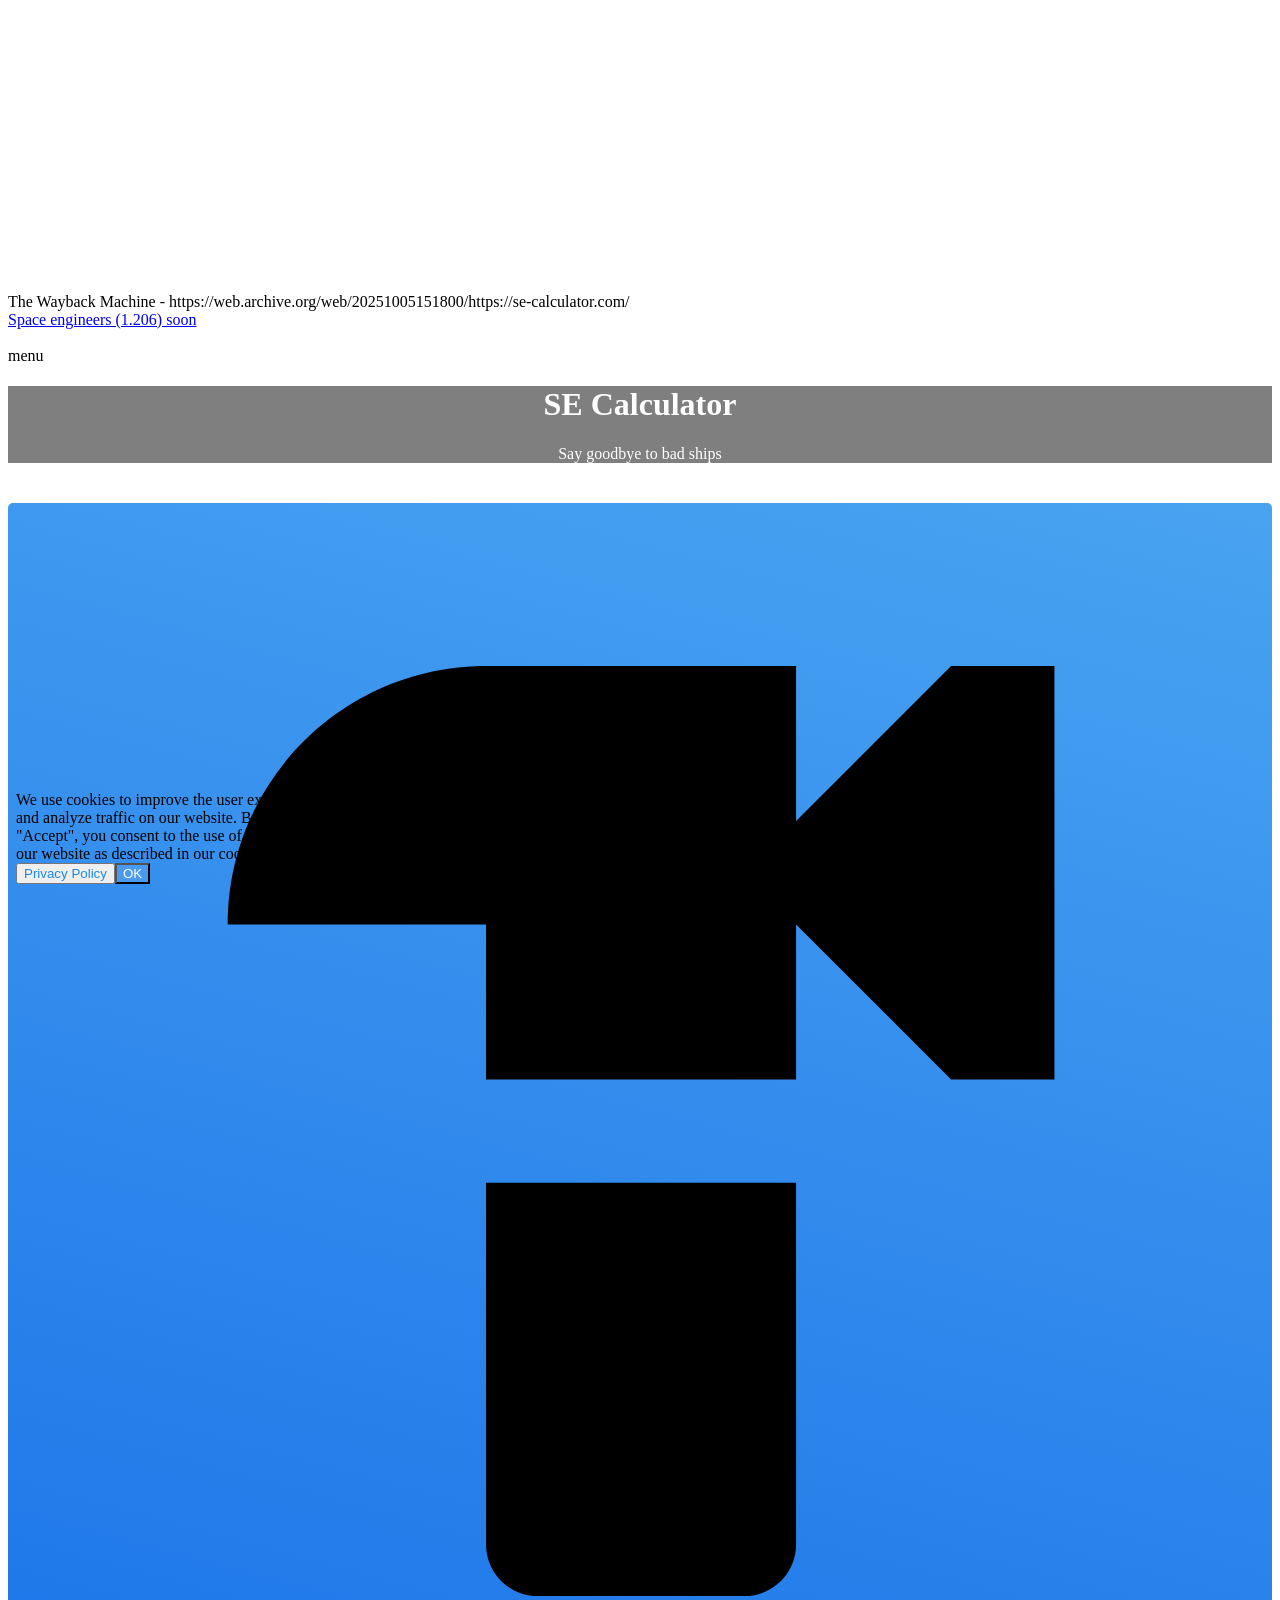
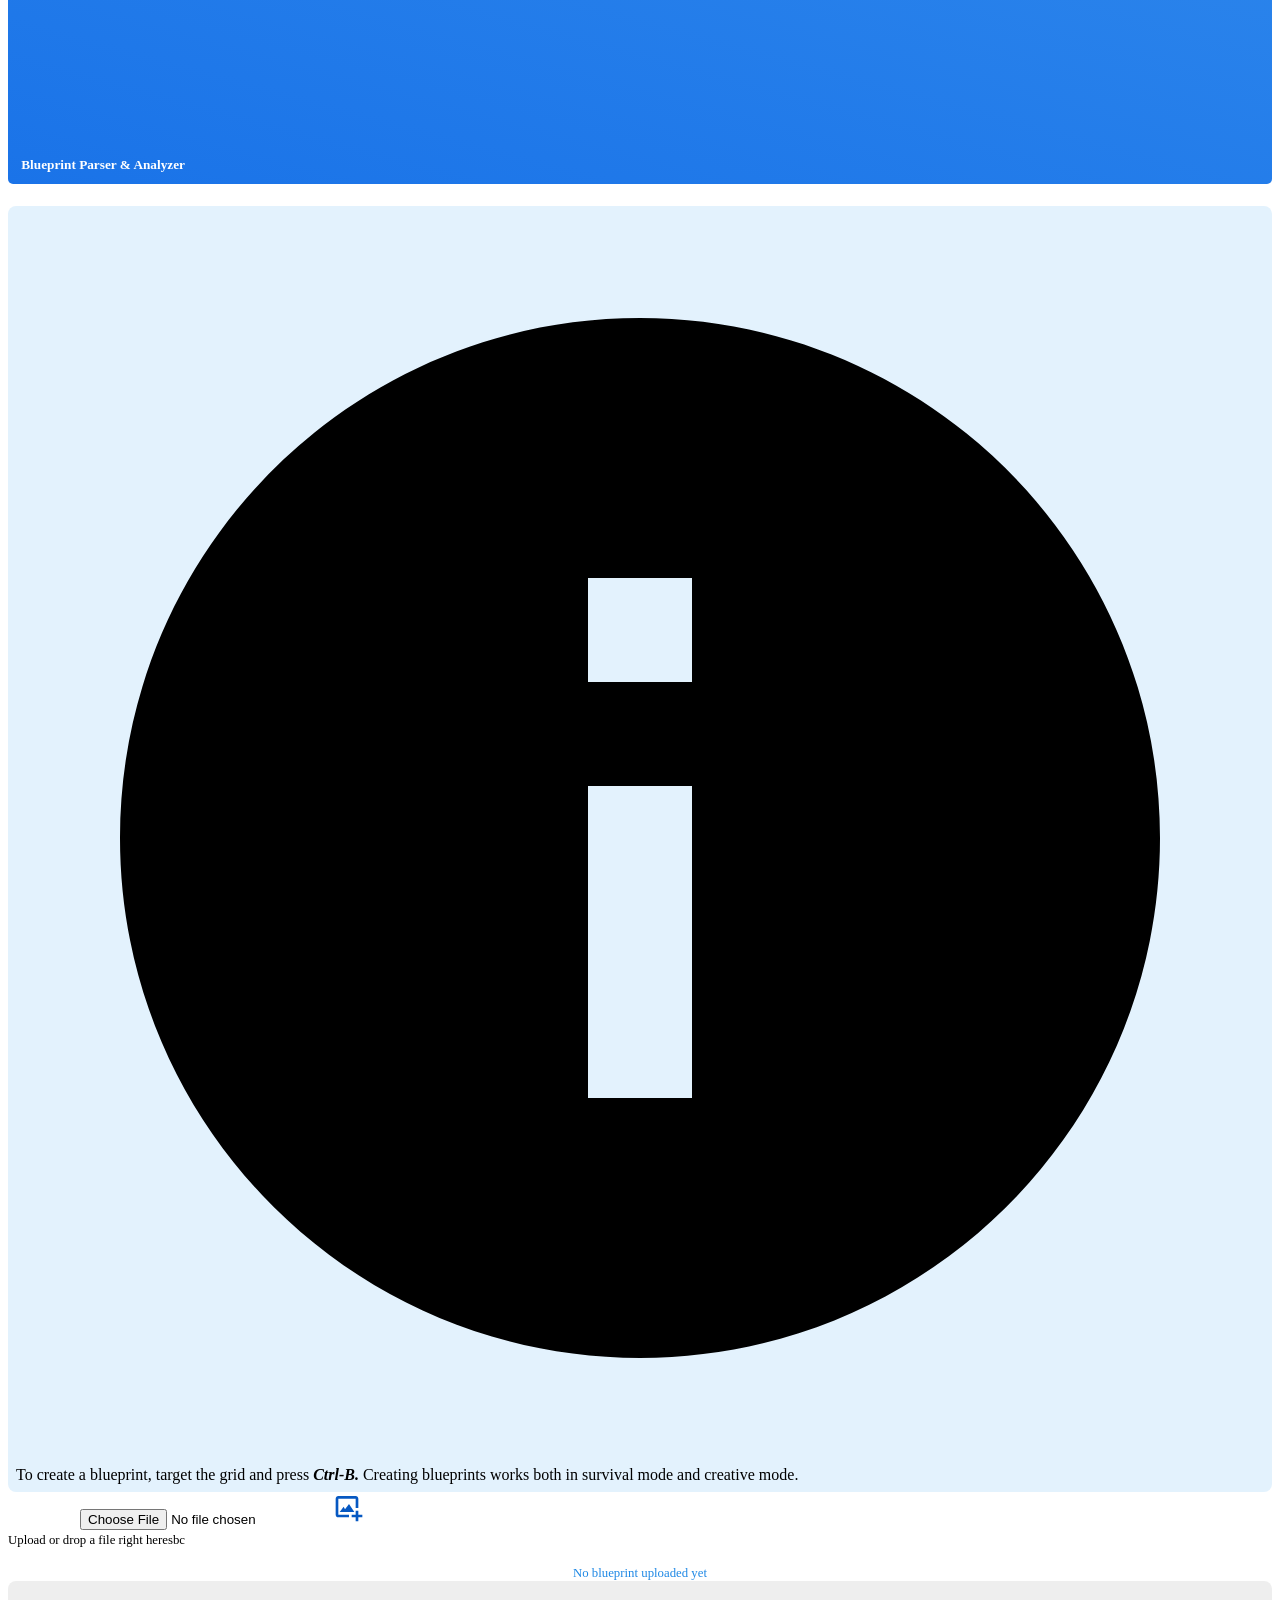
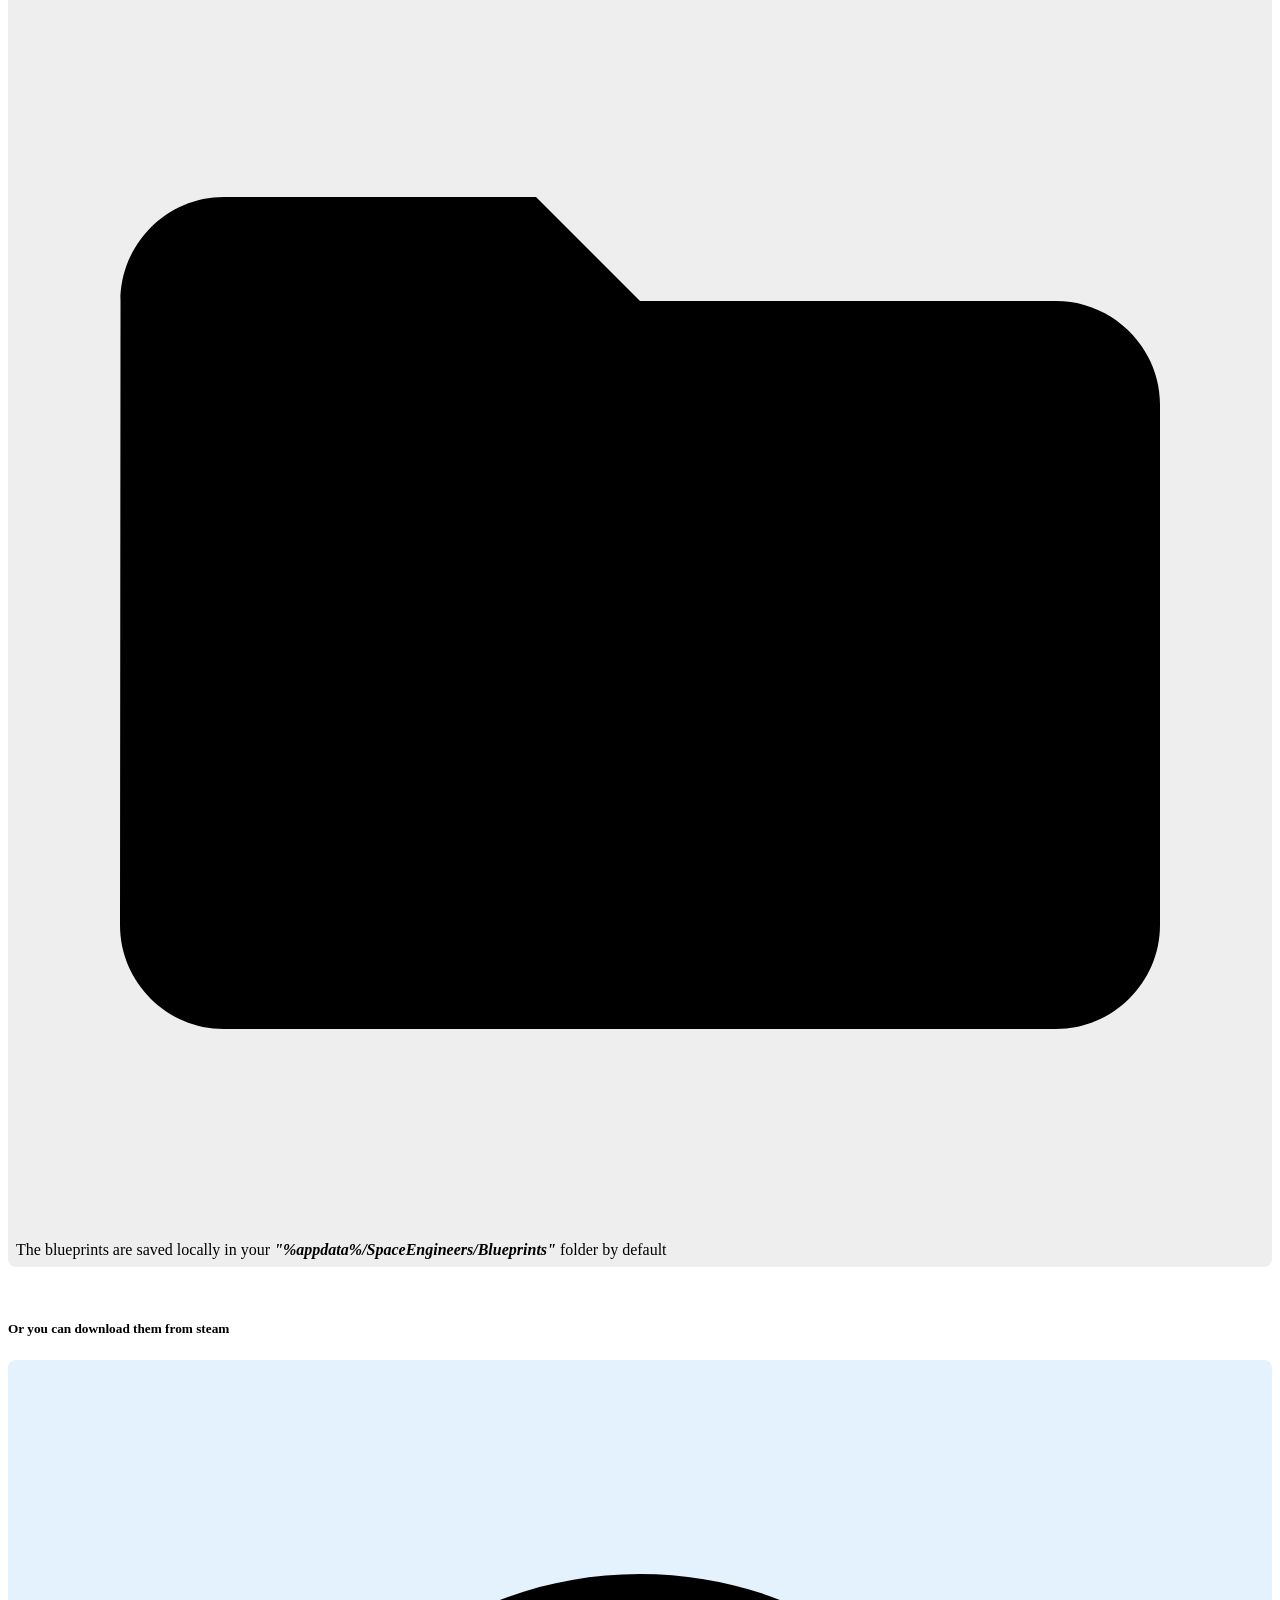
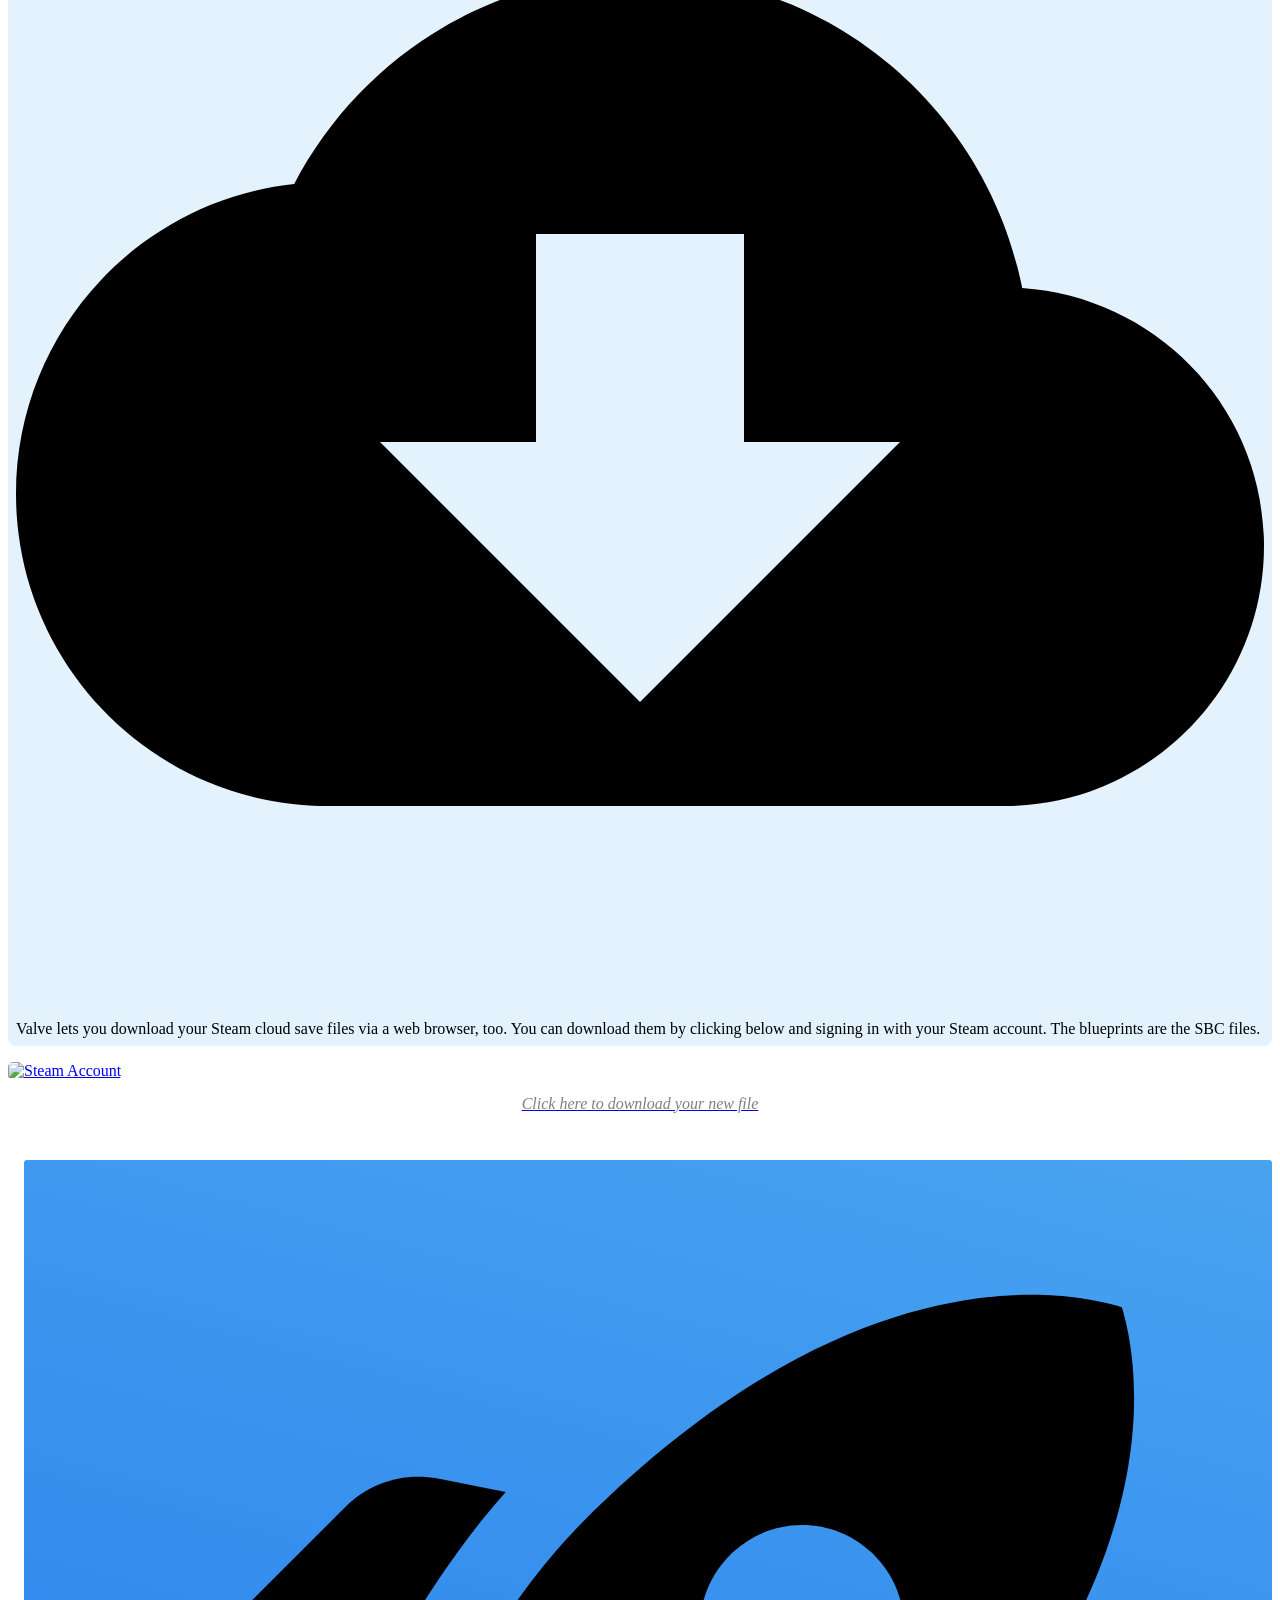
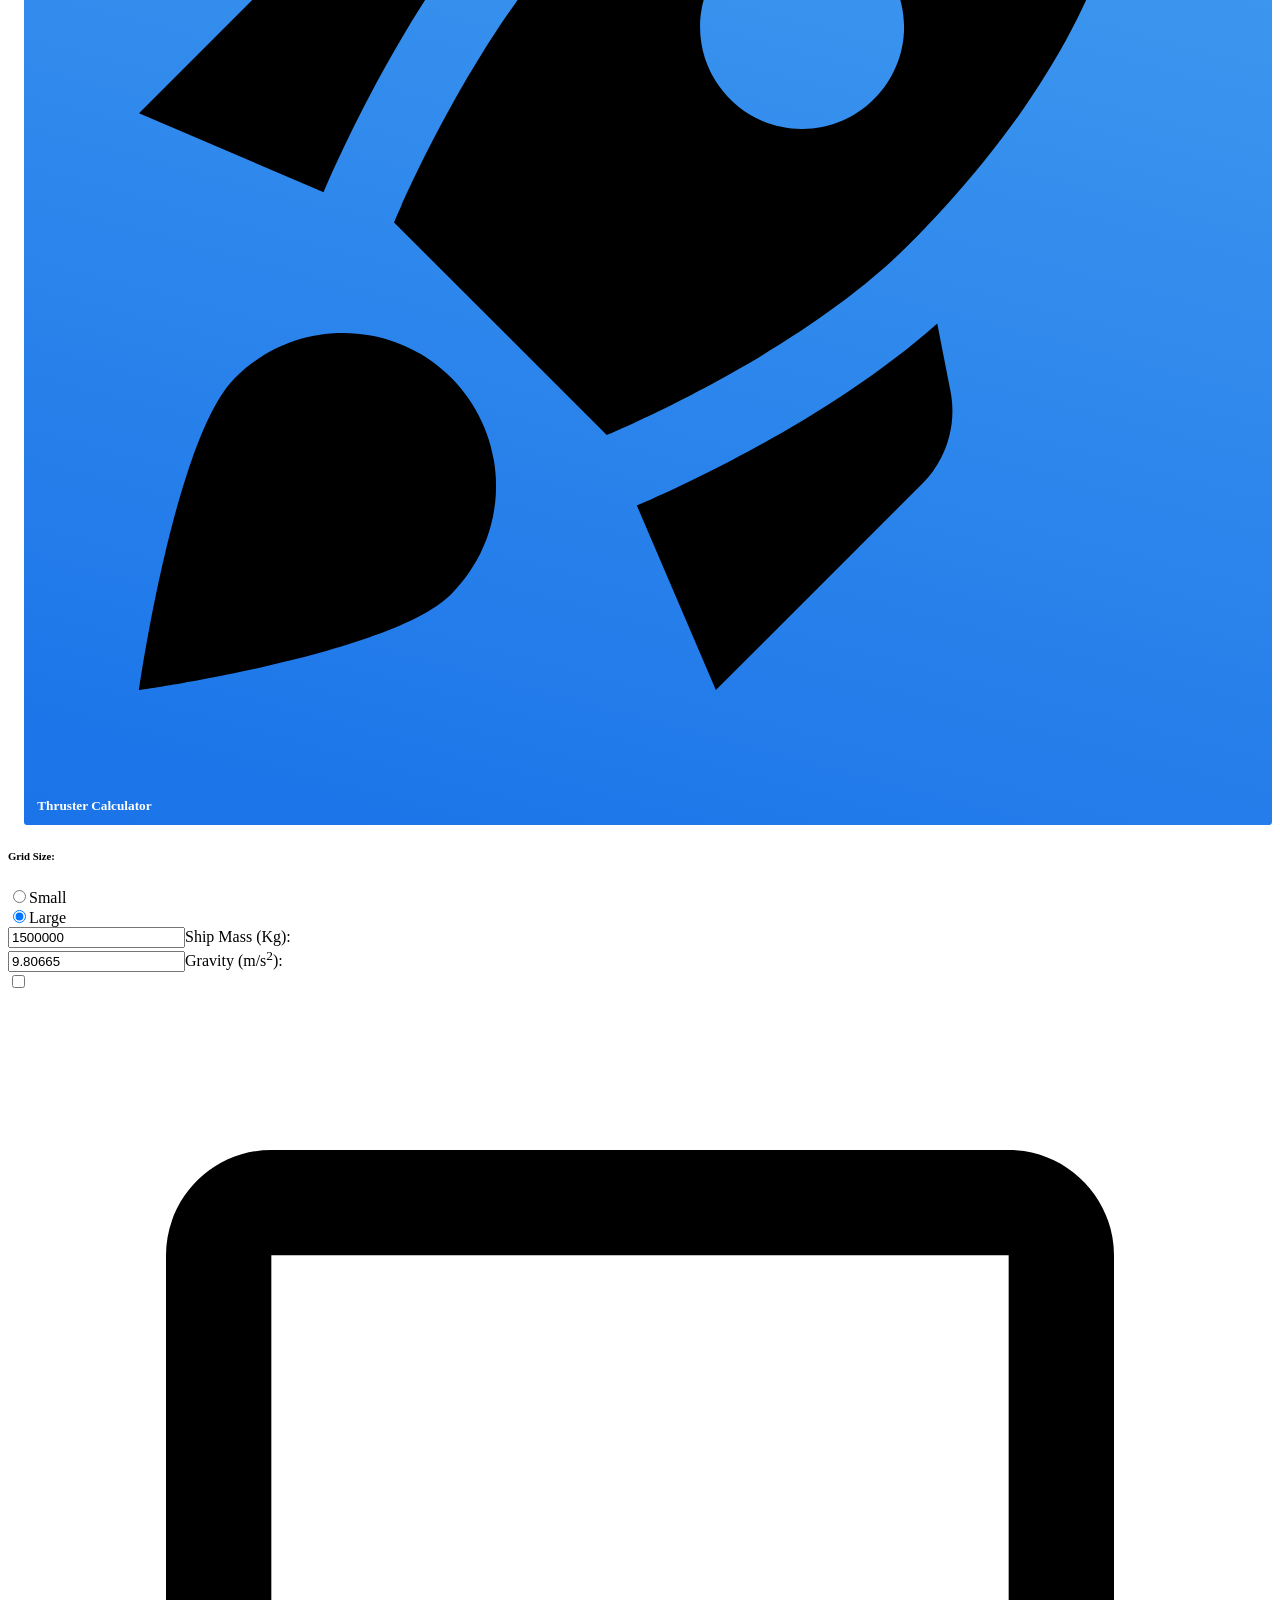
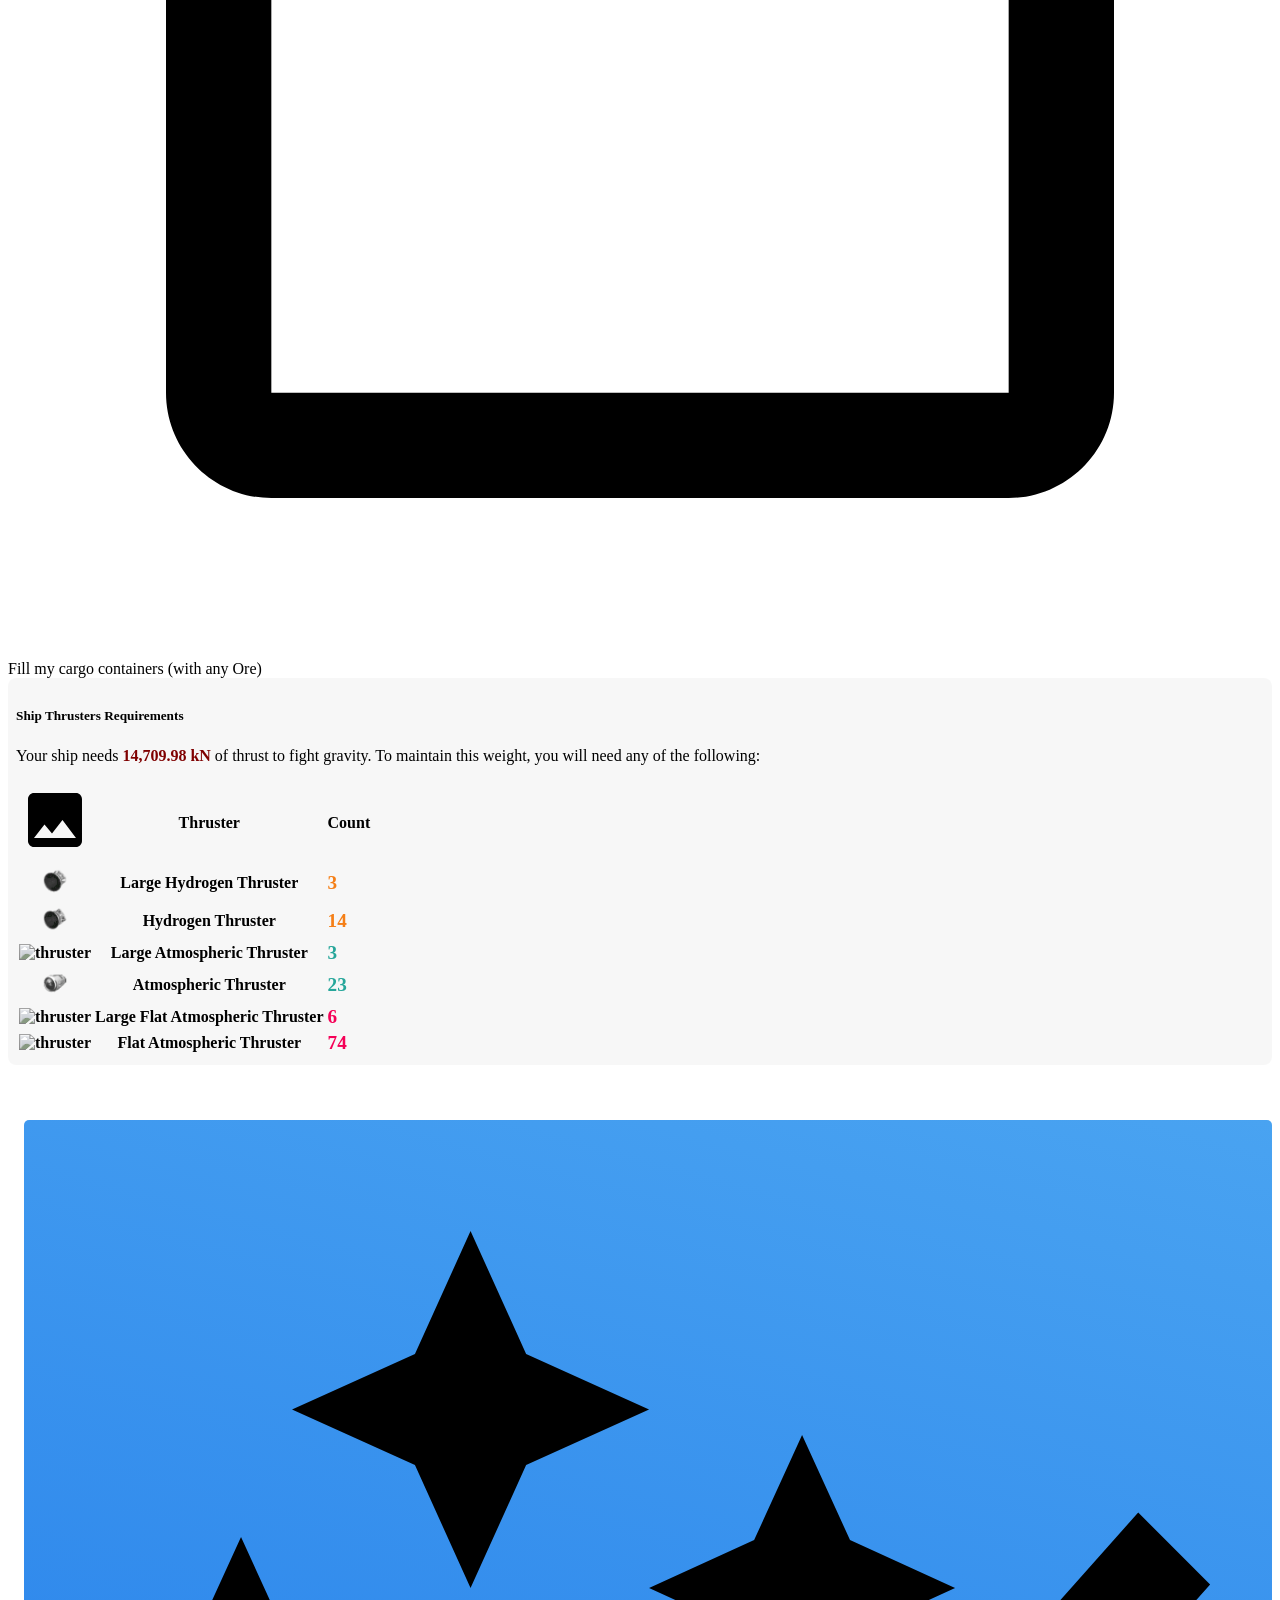
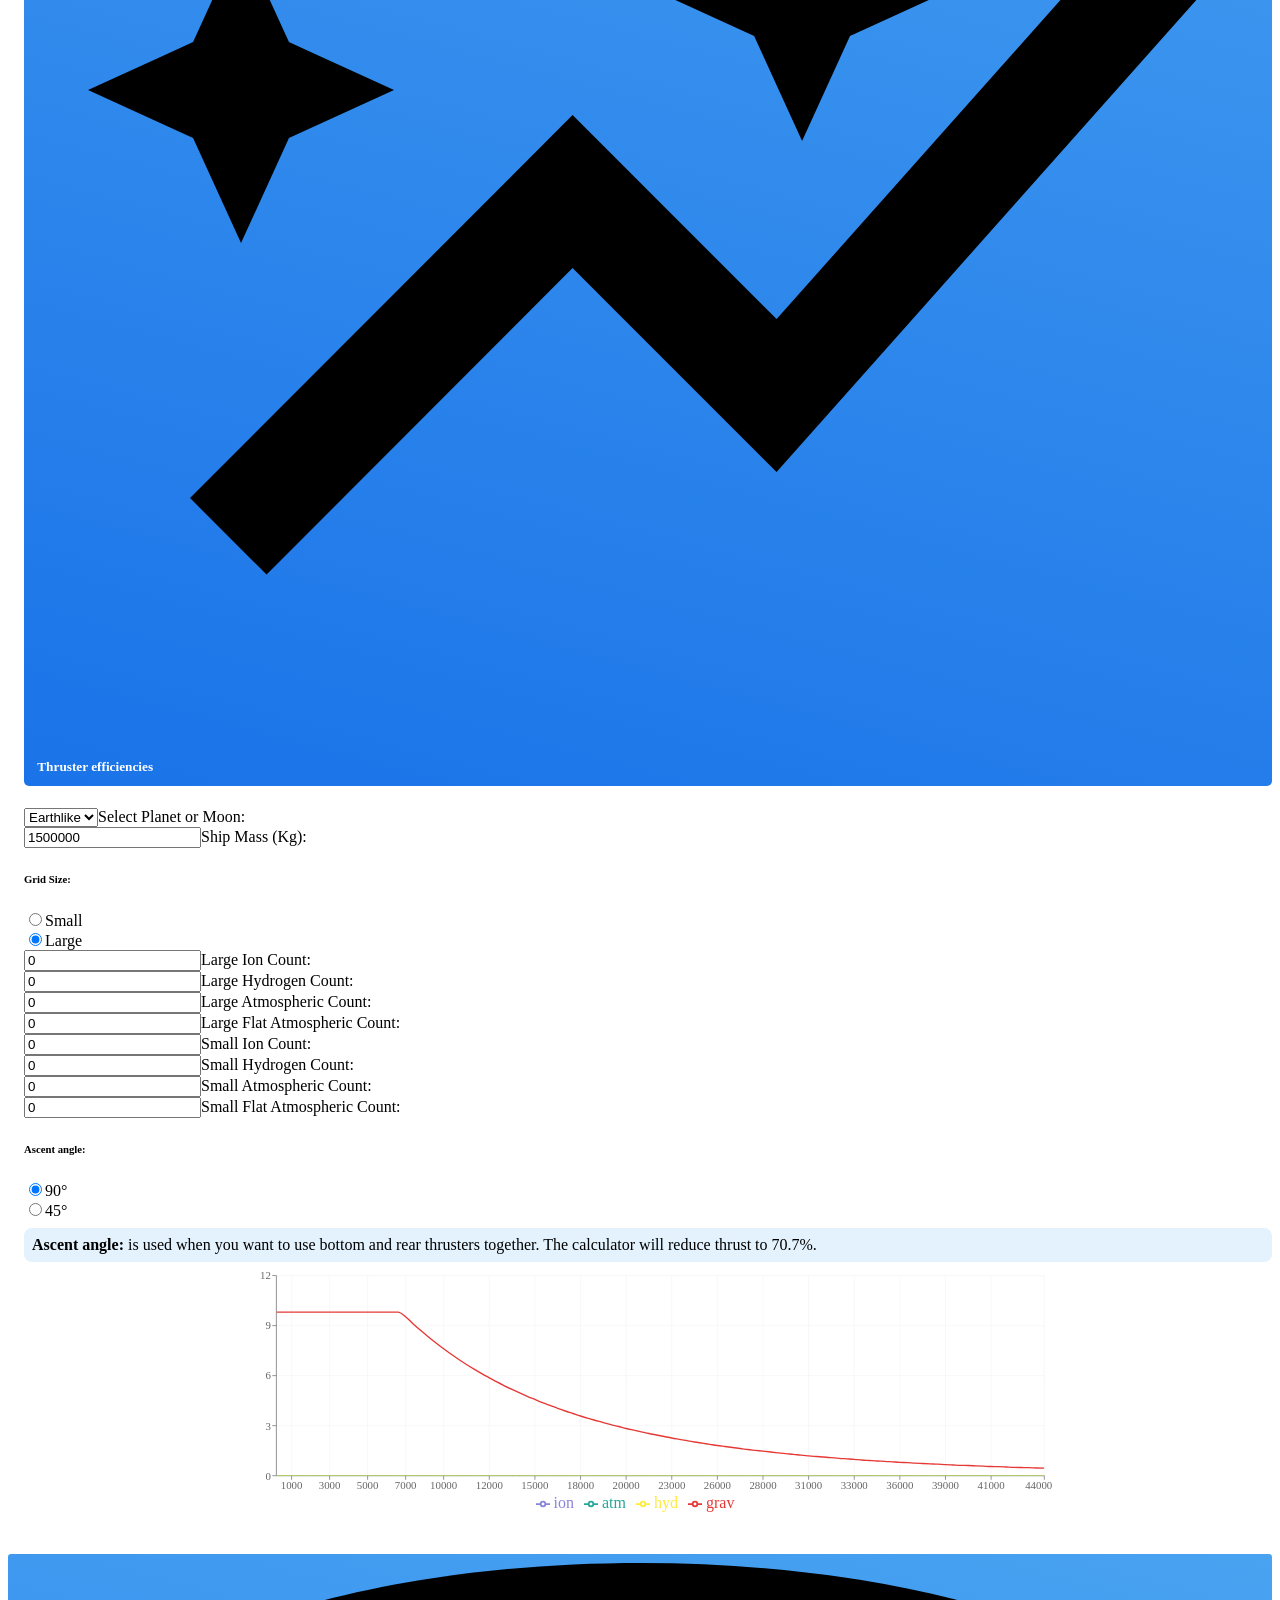
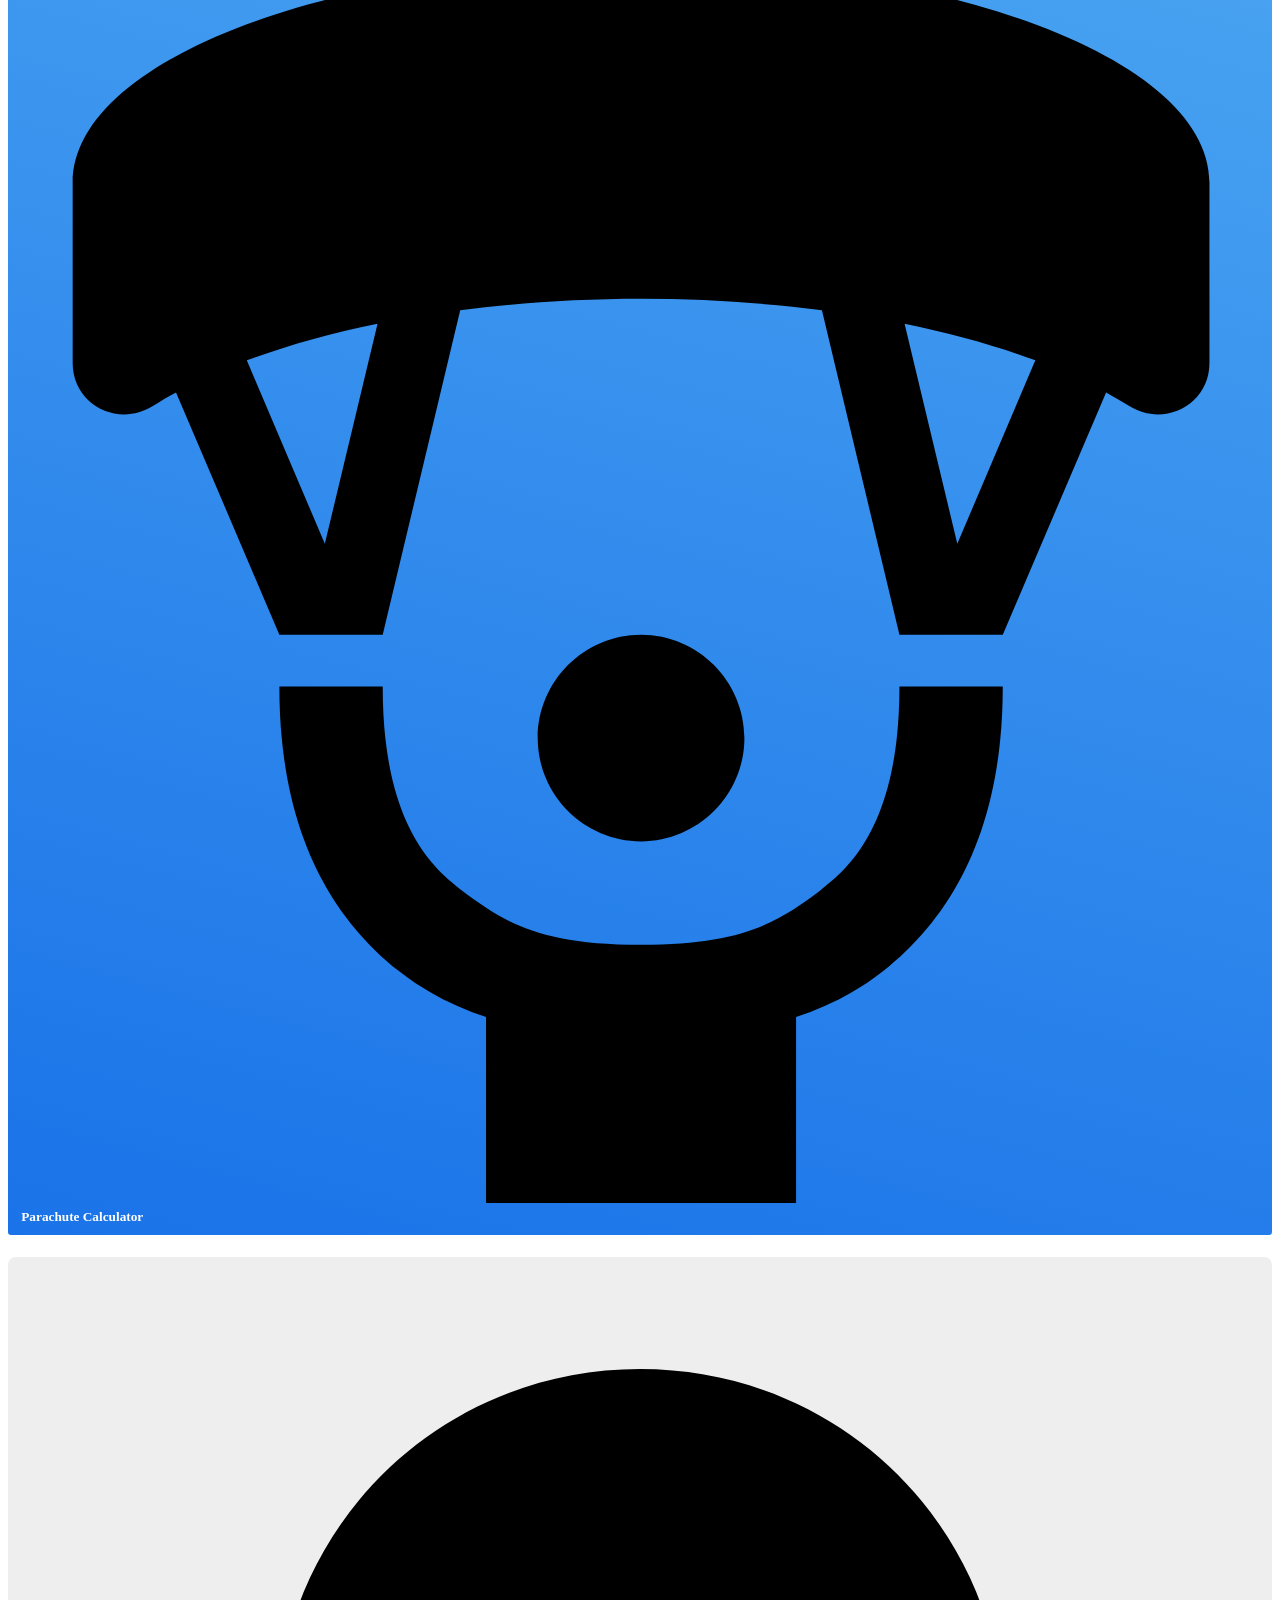
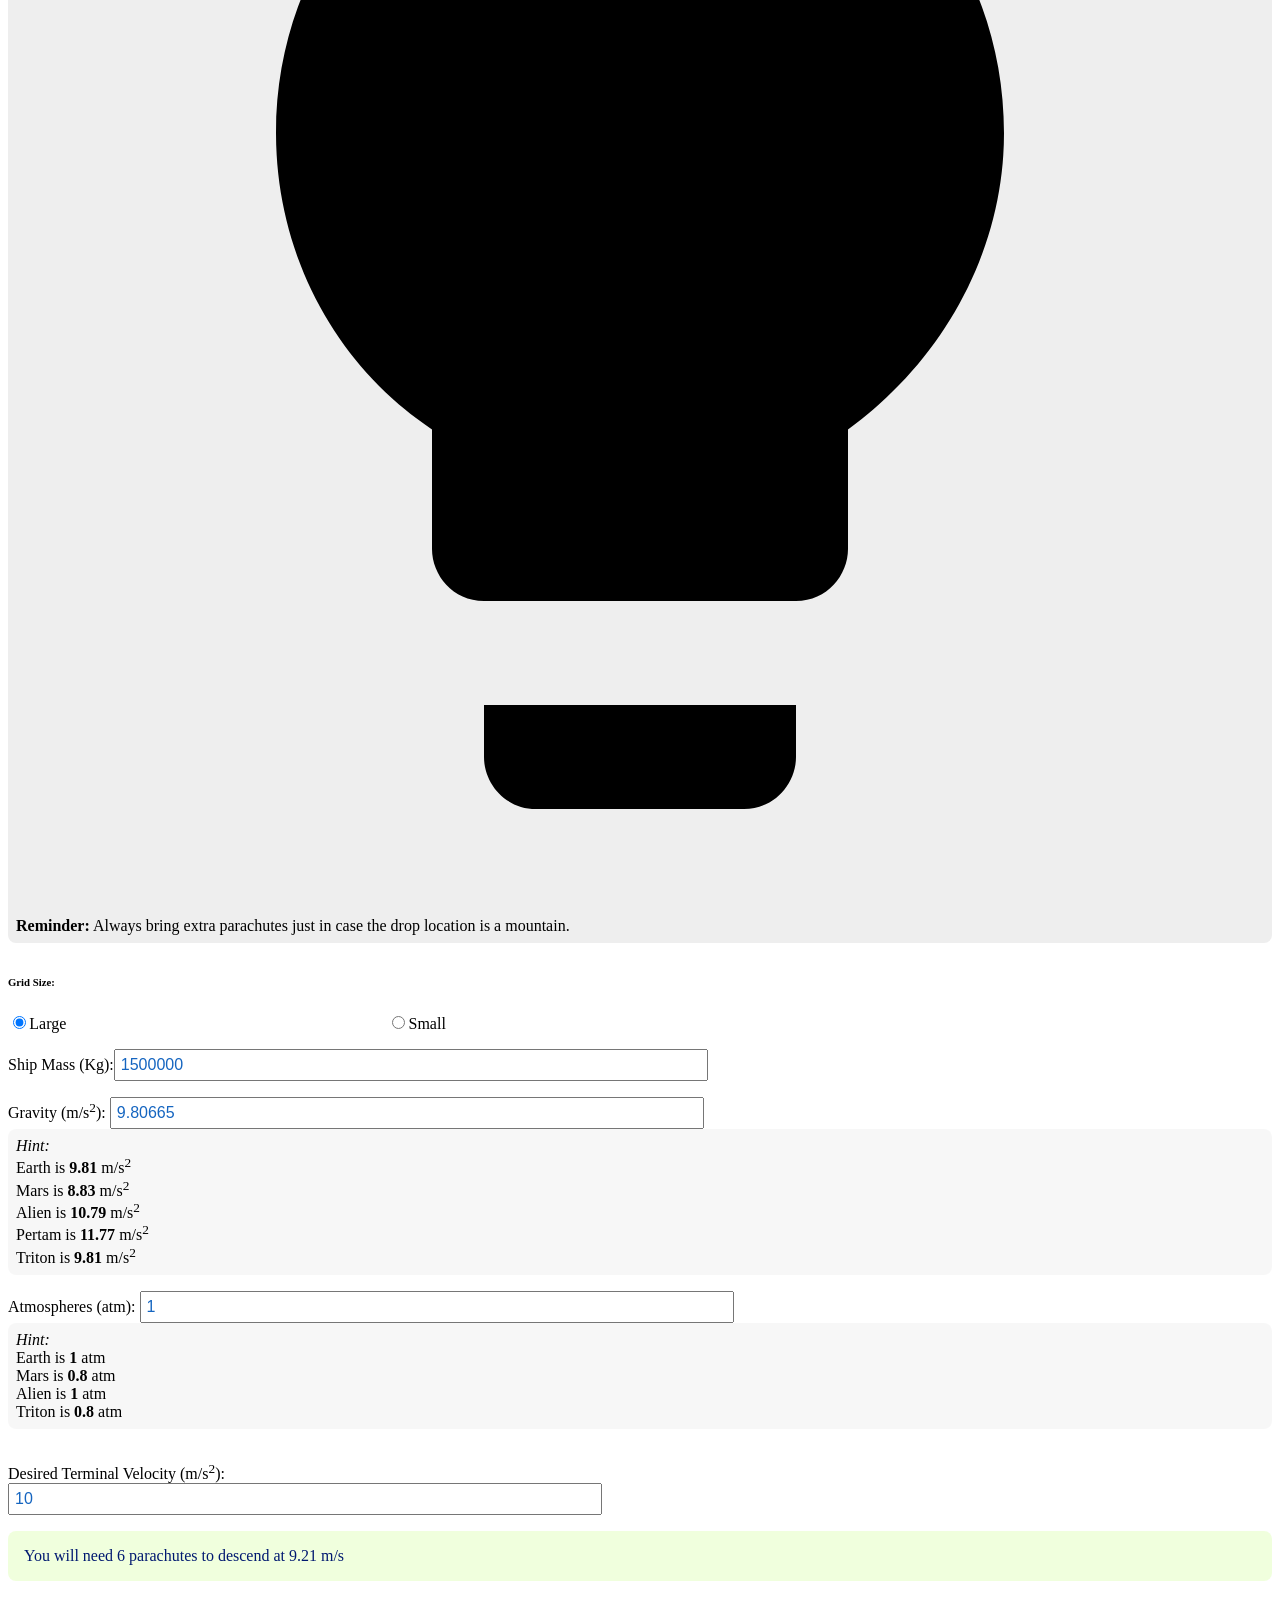
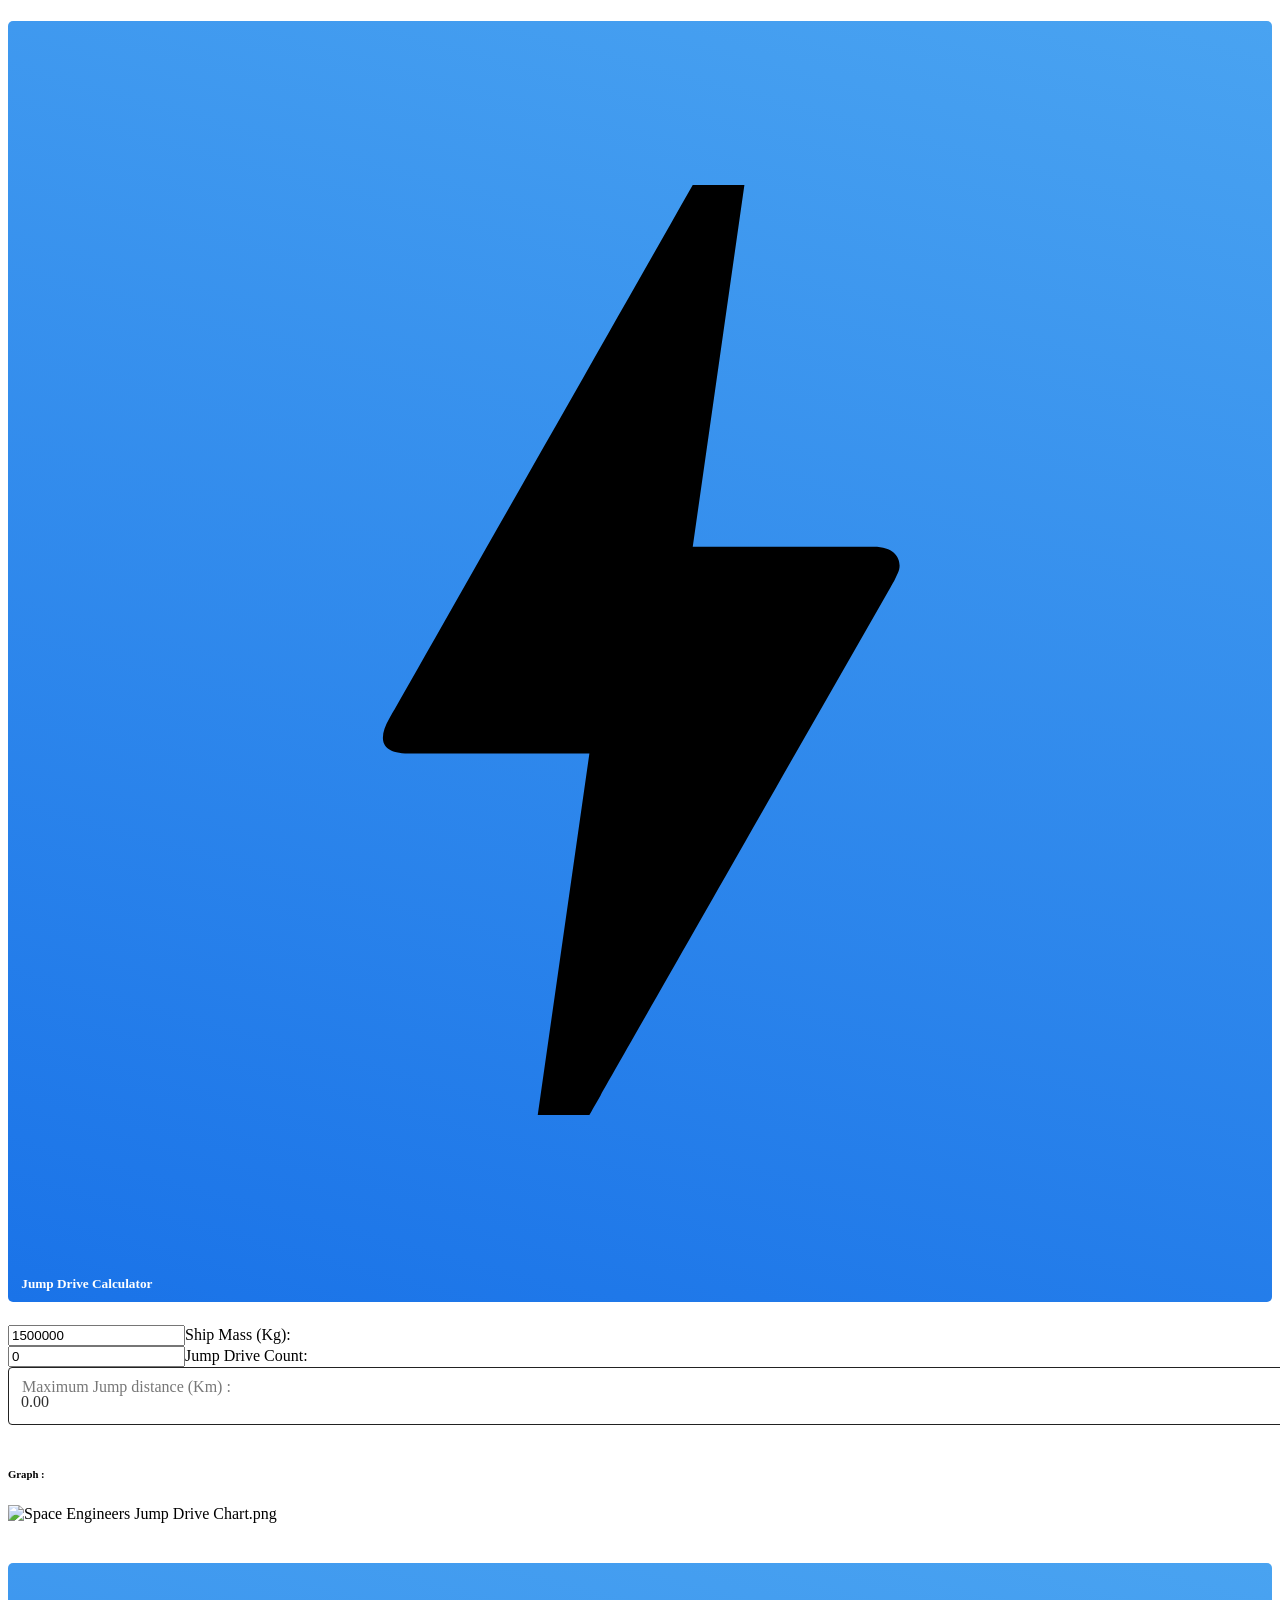
==== index.htm @ e456d402 "Update and rename SE Calculator.htm to index.htm" ====
<!DOCTYPE html>
<html lang="en" style="--wm-toolbar-height: 285px;"><head>
<meta http-equiv="content-type" content="text/html; charset=UTF-8"><script type="text/javascript" id="www-widgetapi-script" src="SE%20Calculator_files/www-widgetapi.js" async=""></script><script src="SE%20Calculator_files/show_ads_impl.js"></script><script src="SE%20Calculator_files/athena.js" type="text/javascript"></script>
<script type="text/javascript">window.addEventListener('DOMContentLoaded',function(){var v=archive_analytics.values;v.service='wb';v.server_name='wwwb-app227.us.archive.org';v.server_ms=428;archive_analytics.send_pageview({});});</script>
<script type="text/javascript" src="SE%20Calculator_files/bundle-playback.js" charset="utf-8"></script>
<script type="text/javascript" src="SE%20Calculator_files/wombat.js" charset="utf-8"></script>
<script>window.RufflePlayer=window.RufflePlayer||{};window.RufflePlayer.config={"autoplay":"on","unmuteOverlay":"hidden","showSwfDownload":true};</script>
<script type="text/javascript" src="SE%20Calculator_files/ruffle.js"></script>
<script type="text/javascript">
    __wm.init("https://web.archive.org/web");
  __wm.wombat("https://se-calculator.com/","20251005151800","https://web.archive.org/","web","https://web-static.archive.org/_static/",
	      "1759677480");
</script>
<link rel="stylesheet" type="text/css" href="SE%20Calculator_files/banner-styles.css">
<link rel="stylesheet" type="text/css" href="SE%20Calculator_files/iconochive.css">
<!-- End Wayback Rewrite JS Include -->
<meta charset="utf-8"><link href="https://web.archive.org/web/20251005151800im_/https://se-calculator.com/favicon.ico" rel="shortcut icon"><meta content="width=device-width,initial-scale=1" name="viewport"><meta content="#2196f3" name="theme-color"><meta charset="utf-8"><meta name="keywords" content="Space Engineers Calculator, Se Calculator, Thruster calculator, blueprint calculator, Jump Drive Calculator, Space Engineers"><meta content="Manage the amount of resources you need for large construction projects by loading in blueprints from the game or Calculate the number of thrusters you need to lift off from any of the planets/moons." name="description"><meta content="https://web.archive.org/web/20251005151800/https://oxomus.ch/" property="og:url"><meta content="website" property="og:type"><meta content="Space Engineers Calculator" property="og:title"><meta content="Manage the amount of resources you need for large construction projects by loading in blueprints from the game or Calculate the number of thrusters you need to lift off from any of the planets/moons." property="og:description"><meta content="/web/20251005151800im_/https://se-calculator.com/oxomus.ch/static/media/bk2.74464749.jpeg" property="og:image"><meta content="summary_large_image" name="twitter:card"><meta content="Space Engineers Calculators" property="og:site_name"><meta content="Space Engineers Calculators" name="twitter:image:alt"><meta content="Oxomus" name="author"><link href="https://web.archive.org/web/20251005151800im_/https://se-calculator.com/apple-touch-icon.png" rel="apple-touch-icon" sizes="180x180"><link rel="icon" type="image/png" sizes="32x32" href="https://web.archive.org/web/20251005151800im_/https://se-calculator.com/favicon-32x32.png"><link rel="icon" type="image/png" sizes="16x16" href="https://web.archive.org/web/20251005151800im_/https://se-calculator.com/favicon-16x16.png"><link rel="mask-icon" href="https://web.archive.org/web/20251005151800im_/https://se-calculator.com/safari-pinned-tab.svg" color="#ffffff"><meta name="msapplication-TileColor" content="#ffffff"><meta name="google-adsense-account" content="ca-pub-6755499337008468"><link href="https://web.archive.org/web/20251005151800/https://se-calculator.com/manifest.json" rel="manifest"><link href="SE%20Calculator_files/bootstrap.min.css" rel="stylesheet"><script src="SE%20Calculator_files/bootstrap.bundle.min.js"></script><script src="SE%20Calculator_files/chart.min.js"></script><title>SE Calculator</title><link href="SE%20Calculator_files/css_002.css" rel="stylesheet"><link href="SE%20Calculator_files/css.css" rel="stylesheet"><script crossorigin="anonymous" src="SE%20Calculator_files/42d5adcbca.js"></script><style>body>iframe{display:none!important}#root #snackbar-button-privacy{color:#1e88e5}#root #snackbar{position:fixed;left:1em;width:20em;max-width:100vw;bottom:1em}#root #snackbar-button{color:#fff;background-color:rgba(2555,255,255,.1)}#root #snackbar-content{font-weight:400}#root .footer-container>div{font-size:.7em;padding:2em 4em;text-align:center}#root #header>div>div{left:16px}#root .table-icon{font-size:1.5em}#root .fix-title{margin-left:16px}#root #image-se{position:absolute;bottom:0;left:0;height:40vh;width:auto}#root #header a.MuiButton-contained,#root #header a.MuiButton-contained:hover,#root #header a.MuiButton-contained:visited{color:#fff!important}#root #image-vid{position:absolute;bottom:0;left:0;height:40vh;width:auto}#root .damage-tabe-container{border-radius:10px;padding:2em .5em .5em .5em;background-color:rgba(0,0,0,.03)}#wikitable table{font-size:14px;position:relative;width:100%}#wikitable table a{color:#000}#wikitable tbody tr td{padding:4px 8px}#wikitable table thead tr th{max-width:50px;overflow:hidden;text-overflow:ellipsis;white-space:nowrap;text-align:center}#wikitable tbody tr td:first-child{background:#ccc}#wikitable tbody tr td:nth-child(2n+3){background:#ccc}#wikitable thead tr th:first-child{background:#ccc}#wikitable thead tr th:nth-child(2n+3){background:#ccc}#root .MuiTableHead-root{display:table-header-group!important}div.hover-div:hover{background-color:#e0f7fa!important}.jump-image span img{vertical-align:top}#root .mobile-graph{height:30vh}#grid-Size{width:60%}#dropzone{width:100%}#dropzone>label{width:calc(100% - 1em);max-width:none;padding:3.5em;margin-bottom:1em;margin-top:1em;position:relative;margin-left:1em;margin-right:auto}#dropzone>label:hover{background-color:#e1f5fe}#dropzone>label>div>span{font-size:.8em}#dropzone>label>svg{margin-right:.5em}#dropzone .upload-message{font-size:.8em;text-align:center;color:#1e88e5}#root .card-label>b{margin-right:.5em}#root .card-label>h5{color:#2196f3;margin-bottom:1em}#root .card-label>span{float:right;font-weight:400;color:#00251a}#override .subtitle,#override .title{color:#fff;display:block;width:100%;text-align:center}#root #video-inner{background-color:rgba(0,0,0,.5)}#root .max-jump-distance .value{margin:.63em 0;position:relative;top:.4em}#root .max-jump-distance .label{position:absolute;top:-10px;left:0;height:100%;padding:1rem .75rem;pointer-events:none;border:1px solid transparent;transform-origin:0 0;opacity:.65;transition:opacity .1s ease-in-out,transform .1s ease-in-out}#root .max-jump-distance{display:block;width:100%;padding:.375rem .75rem;font-size:1rem;font-weight:400;line-height:1.5;color:#303030;background-color:#fff;background-clip:padding-box;border:1px solid #222;-webkit-appearance:none;-moz-appearance:none;appearance:none;border-radius:.25rem;transition:border-color .15s ease-in-out,box-shadow .15s ease-in-out;position:relative;top:0}#root .form-floating>label{top:-4px}#root .offuscator{min-height:65vh;width:100%;opacity:1;border-radius:0;box-shadow:none;background-size:cover;background-position:top;display:grid;place-items:center;background-color:rgba(0,0,0,.6);position:relative}.form-floating .label,.form-floating label{overflow:hidden;white-space:nowrap;text-overflow:ellipsis;max-width:100%}#root #calculator .fix-padding-lef{padding-left:0!important}#root .title-icon{position:relative;top:-2px}#root .dlc>span{display:block}#root .dlc>div{background-color:#1e2020;margin:.5em;padding:.2em;width:calc(40px + .4em);height:calc(40px + .4em);display:inline-block;border-radius:4px}#root .unknown-blocks{background-color:#ffcdd2;color:#12005e;font-weight:400;padding:1em;margin-top:1em;border-radius:10px}#root #progess-container{widht:100%;position:relative;text-align:center;width:100%;align-items:center;justify-content:center;padding:5em}#root .file-encrypt-container .message{padding:1em;background-color:#ffcdd2;border-radius:10px;width:100%;position:relative;text-align:left;margin-bottom:1em}#root .steps-container{text-align:left;width:100%;position:relative}#root .steps-container img{position:relative}#root #upload-container{width:calc(100% - 0em)}#root #plan-hint{padding:1em 0;margin-bottom:2em}#root #plan-container{background-color:#e3f2fd;padding:.5em;border-radius:8px;margin-top:.5em;margin-bottom:1em}#root .upload-text{background-color:#eee;padding:.5em;border-radius:8px}#root #steam-screen{width:100%;height:auto;border-radius:5px}#root #steam-screen+em{color:rgba(0,0,0,.5);font-size:1rem;text-align:center;line-height:1em;position:relative;display:block;margin-top:1em}#root .list-container{text-align:left}#root .no-padding-left{padding-left:0!important}#root #main-container .fix-padding-lef{padding-left:0!important}#root .list-container li{margin-bottom:1em}#root .list-container{position:relative;left:-12px}#root .steps-container{overflow:hidden;text-align:center}#root .list-container li::before{color:#1e88e5;font-weight:700}#root .list-container li::marker{color:#1e88e5;font-weight:700}#root .max-ship-weight{padding:1em;border-radius:10px;background-color:rgba(204,255,144,.4);color:#001970}#root .footer-link-wrapper .footer-link{font-size:.6em;color:#2196f3;margin-left:.5em;text-decoration:underline!important}#root .footer-link-wrapper .footer-link:hover{color:rgba(33,150,243,.8)}#root .code-container{margin:1em 0;display:block}#root .lcd-input{width:calc(100% - 1em)}#root .display-none{display:none!important}#root .label-inline{font-weight:700;display:inline-block;margin-right:.5em}#root .inline{display:inline-block}#root .label-inline+.inline{padding:.2em .5em;border-radius:5px;background-color:rgba(0,0,0,.03);color:#000;margin-bottom:1em}#root .code-container{position:relative;border-radius:5px;background-color:rgba(0,0,0,.8);color:#5ac8fa;padding:.5em;width:100%;min-height:3em;margin-top:1em;font-family:monospace}@media only screen and (max-width:600px){#root #snackbar{position:fixed;left:0;width:100%;max-width:100vw;bottom:0}#root .no-display-mobile{display:none!important}#root .footer-container>div{padding:2em 0}#root .steps-container img{height:12em;left:-12em}#grid-Size{width:100%}#root .upload-text{margin:0 .5em 0 0}#root #plan-hint{padding:1em .3em;margin-bottom:1em}#dropzone>label{padding:2.5em}#root #plan-container{background-color:#e3f2fd;padding:.5em;border-radius:8px;margin-top:1em;margin-bottom:1em}#root #upload-container{width:calc(100% - 0em);position:relative}#root #upload-container #dropzone label{min-width:calc(100% - 1em)}#root h5{font-size:1.15rem}#root #calculator .fix-padding-lef{padding-left:0!important}#root #main-container .fix-padding-lef{padding-left:0!important}#root .fix-bp-padding{padding-left:0!important;padding-right:1em}#checkbox-label{margin-bottom:1em}#checkbox-label>span:last-child{width:calc(100% - 3em);padding-left:.5em;vertical-align:middle}#root #image-se{bottom:0;height:28vh;left:calc(100% - 82vw)}#root #image-vid{bottom:0;height:28vh;left:calc(100% - 82vw)}#root .max-jump-distance .value{margin:.5em 0;position:relative;top:.63em}#root .max-jump-distance .label{position:absolute;top:-10px;left:0;height:100%;padding:1rem .75rem;pointer-events:none;border:1px solid transparent;transform-origin:0 0;opacity:.65;transition:opacity .1s ease-in-out,transform .1s ease-in-out}#root .max-jump-distance{display:block;width:100%;padding:.375rem .75rem;font-size:1rem;font-weight:400;line-height:1.5;color:#303030;background-color:#fff;background-clip:padding-box;border:1px solid #222;-webkit-appearance:none;-moz-appearance:none;appearance:none;border-radius:.25rem;transition:border-color .15s ease-in-out,box-shadow .15s ease-in-out;position:relative;top:5px}#checkbox-label>span.MuiFormControlLabel-label{margin-left:0}#cargo-multiplier{margin-left:.4em;margin-bottom:1em;width:calc(100% - 0em)}#root .xs-padding-none{margin:0;position:relative;left:-4px}#root .xs-padding-none>div{margin:0!important;padding:.5em 0;max-width:calc(100% - 1em);position:relative}#root .hint-box{margin-top:1em}#root .calculate-button{width:100%}#root .inline-mobile{display:block}#root form#jump .mobile-radio{display:block!important}#root form#jump .mobile-radio>div.col{display:block!important}#root .inline-mobile>div.col{width:100%!important;display:block}#root .inline-mobile>div.col{width:100%!important;display:block}#root .jump-image img.graph-image{width:100%;max-height:30vh;margin-bottom:1em}#root .jump-image span.table-image{text-align:center;display:block;position:relative;width:100%}#root .wikitable{display:none}#root #commo-box>div{margin:0;padding-left:0;font-size:16px}#root .recharts-wrapper{position:relative;left:-45px;font-size:14px}#root .MuiTable-root{min-width:0}#root #main-container{position:relative;left:-.8em}}</style><script async="" src="SE%20Calculator_files/f.txt" crossorigin="anonymous" data-checked-head="true"></script><link href="SE%20Calculator_files/2.0aa4e39f.chunk.css" rel="stylesheet"><style type="text/css">.Player__container___f3NHe{
	position: relative;
	overflow: hidden;
}

.Player__videoContainer___2TVqS{
	position: absolute;
	left:0;
	top:0;
	right:0;
	bottom:0;
	width:100%;
	height:100%;
	z-index: -1;

}

.Player__videoInnerContainer___3idnr{
	width:100%;
	height:100%;
}

.Player__overlay___3alO1{
	position: absolute;
	left:0;
	top:0;
	right:0;
	bottom:0;
	z-index: 5
}
.Player__videoIframe___3_jFK{
	position: relative;
	left:0;
	top:0;
	right:0;
	bottom:0;
	width: 100%;
	height: 100%;
	z-index:0;

}</style><style data-emotion="css-global" data-s=""></style><style data-emotion="css" data-s=""></style><style data-styled="active" data-styled-version="6.1.15"></style><script type="text/javascript" charset="utf8" async="" src="SE%20Calculator_files/iframe_api"></script><meta http-equiv="origin-trial" content="[base64]"><meta http-equiv="origin-trial" content="Amm8/NmvvQfhwCib6I7ZsmUxiSCfOxWxHayJwyU1r3gRIItzr7bNQid6O8ZYaE1GSQTa69WwhPC9flq/oYkRBwsAAACCeyJvcmlnaW4iOiJodHRwczovL2dvb2dsZXN5bmRpY2F0aW9uLmNvbTo0NDMiLCJmZWF0dXJlIjoiV2ViVmlld1hSZXF1ZXN0ZWRXaXRoRGVwcmVjYXRpb24iLCJleHBpcnkiOjE3NTgwNjcxOTksImlzU3ViZG9tYWluIjp0cnVlfQ=="><meta http-equiv="origin-trial" content="A9wSqI5i0iwGdf6L1CERNdmsTPgVu44ewj8QxTBYgsv1LCPUVF7YmWOvTappqB1139jAymxUW/[base64]"><meta http-equiv="origin-trial" content="[base64]"><script src="SE%20Calculator_files/js.htm" async=""></script></head><body><!-- BEGIN WAYBACK TOOLBAR INSERT -->
<script>__wm.rw(0);</script>
<div id="wm-ipp-base" lang="en" style="display: block; direction: ltr; height: 285px;" toolbar-mode="auto">
</div><div id="wm-ipp-print">The Wayback Machine - https://web.archive.org/web/20251005151800/https://se-calculator.com/</div>
<script type="text/javascript">//<![CDATA[
__wm.bt(750,27,25,2,"web","https://se-calculator.com/","20251005151800",1996,"https://web-static.archive.org/_static/",["https://web-static.archive.org/_static/css/banner-styles.css?v=1utQkbB3","https://web-static.archive.org/_static/css/iconochive.css?v=3PDvdIFv"], false);
  __wm.rw(1);
//]]></script>
<!-- END WAYBACK TOOLBAR INSERT -->
 <noscript>You need to enable JavaScript to run this app.</noscript><div id="root"><span id="header"><div class="MuiContainer-root MuiContainer-maxWidthLg css-1o5gevl"><div class="MuiBox-root css-1yv1dw1"><div class="MuiBox-root css-1dyncq9"><a class="MuiBox-root css-8x9y1s" href="https://web.archive.org/web/20251005151800mp_/https://se-calculator.com/"><span class="MuiTypography-root MuiTypography-button css-1o4lr4b">Space engineers (1.206) soon</span></a><div class="MuiBox-root css-k0f0w7"></div><div class="MuiBox-root css-13l63k6"><a class="MuiButton-root MuiButton-contained MuiButton-containedPrimary MuiButton-sizeSmall MuiButton-containedSizeSmall MuiButtonBase-root css-18ycjld" tabindex="0" href="https://web.archive.org/web/20251005151739/https://steamcommunity.com/profiles/76561198158138204" target="_blank" rel="noreferrer">@OXOMUS<span class="MuiTouchRipple-root css-w0pj6f"></span></a></div><div class="MuiBox-root css-1kcb7bo"><span class="material-icons-round notranslate MuiIcon-root MuiIcon-fontSizeDefault css-15h3vyt" aria-hidden="true">menu</span></div></div><div class="MuiBox-root css-1kfwhtq"></div></div></div></span><div class="Player__container___f3NHe background-video"><div><div class="MuiBox-root css-e2j7cd" id="video-inner"><div class="MuiContainer-root MuiContainer-maxWidthLg css-1uc9k28"><div class="MuiGrid-root MuiGrid-container MuiGrid-item MuiGrid-spacing-xs-undefined MuiGrid-grid-xs-12 MuiGrid-grid-lg-12 css-18utemt" id="override"><h1 class="title">SE Calculator</h1><div class="subtitle">Say goodbye to bad ships</div></div></div></div></div><div class="Player__videoContainer___2TVqS" style="height: 1401.75px; width: 2492px; top: -269.375px; left: 0px;"><div class="Player__videoInnerContainer___3idnr"><iframe class="Player__videoIframe___3_jFK" frameborder="0" allowfullscreen="" allow="accelerometer; autoplay; clipboard-write; encrypted-media; gyroscope; picture-in-picture; web-share" referrerpolicy="strict-origin-when-cross-origin" title="YouTube video player" width="640" height="360" src="SE%20Calculator_files/0KnEi3JKCIc.htm" id="widget2"></iframe></div></div></div><div class="MuiPaper-root MuiPaper-elevation MuiPaper-rounded MuiPaper-elevation1 MuiCard-root css-1xd37k9"><div class="MuiContainer-root MuiContainer-maxWidthLg css-1uc9k28"><ins class="adsbygoogle" style="display: block;" data-ad-client="ca-pub-6755499337008468" data-ad-slot="8744524422" data-ad-format="auto"></ins><script>var _____WB$wombat$assign$function_____ = function(name) {return (self._wb_wombat && self._wb_wombat.local_init && self._wb_wombat.local_init(name)) || self[name]; };
if (!self.__WB_pmw) { self.__WB_pmw = function(obj) { this.__WB_source = obj; return this; } }
{
let window = _____WB$wombat$assign$function_____("window");
let globalThis = _____WB$wombat$assign$function_____("globalThis");
let self = _____WB$wombat$assign$function_____("self");
let document = _____WB$wombat$assign$function_____("document");
let location = _____WB$wombat$assign$function_____("location");
let top = _____WB$wombat$assign$function_____("top");
let parent = _____WB$wombat$assign$function_____("parent");
let frames = _____WB$wombat$assign$function_____("frames");
let opener = _____WB$wombat$assign$function_____("opener");
{
(adsbygoogle = window.adsbygoogle || []).push();

}}</script><div class="MuiGrid-root MuiGrid-container MuiGrid-item MuiGrid-spacing-xs-2 MuiGrid-grid-xs-12 MuiGrid-grid-lg-12 css-19jwuo4"><div class="MuiGrid-root MuiGrid-item MuiGrid-grid-xs-12 MuiGrid-grid-lg-12 fix-padding-lef css-rfdw91"><h5 style="background-image: linear-gradient(195deg, rgb(73, 163, 241), rgb(26, 115, 232)); color: rgb(255, 255, 255); padding: 0.8em 0.8em 0.8em 1em; margin-top: 3em; border-radius: 5px;"><svg class="MuiSvgIcon-root MuiSvgIcon-fontSizeInherit title-icon css-1amtie4" focusable="false" viewBox="0 0 24 24" aria-hidden="true" data-testid="HardwareIcon"><path d="m18 3-3 3V3H9C6.24 3 4 5.24 4 8h5v3h6V8l3 3h2V3h-2zM9 13v7c0 .55.45 1 1 1h4c.55 0 1-.45 1-1v-7H9z"></path></svg> Blueprint Parser &amp; Analyzer</h5></div><div class="MuiGrid-root MuiGrid-container MuiGrid-item MuiGrid-spacing-xs-2 MuiGrid-grid-xs-12 MuiGrid-grid-lg-12 fix-padding-lef no-padding-left css-19jwuo4" style="margin: 0px 0px 1em;"><div class="MuiGrid-root MuiGrid-item MuiGrid-grid-xs-12 MuiGrid-grid-lg-12 fix-padding-lef css-rfdw91"><div style="background-color: rgb(227, 242, 253); padding: 0.5em; border-radius: 8px; margin-top: 0.5em; margin-bottom: 0px;"><svg class="MuiSvgIcon-root MuiSvgIcon-fontSizeInherit css-1amtie4" focusable="false" viewBox="0 0 24 24" aria-hidden="true" data-testid="InfoIcon"><path d="M12 2C6.48 2 2 6.48 2 12s4.48 10 10 10 10-4.48 10-10S17.52 2 12 2zm1 15h-2v-6h2v6zm0-8h-2V7h2v2z"></path></svg> To create a blueprint, target the grid and press <b><em>Ctrl-B.</em></b> Creating blueprints works both in survival mode and creative mode.</div></div><div id="upload-container"><div id="dropzone"><label class="sc-FEMpB gMWpxi  " for="file" role="button"><input accept=".sbc" type="file" id="file" name="file"><svg width="32" height="32" viewBox="0 0 32 32" fill="none" xmlns="http://www.w3.org/2000/svg"><path d="M5.33317 6.66667H22.6665V16H25.3332V6.66667C25.3332 5.196 24.1372 4 22.6665 4H5.33317C3.8625 4 2.6665 5.196 2.6665 6.66667V22.6667C2.6665 24.1373 3.8625 25.3333 5.33317 25.3333H15.9998V22.6667H5.33317V6.66667Z" fill="#0658C2"></path><path d="M10.6665 14.6667L6.6665 20H21.3332L15.9998 12L11.9998 17.3333L10.6665 14.6667Z" fill="#0658C2"></path><path d="M25.3332 18.6667H22.6665V22.6667H18.6665V25.3333H22.6665V29.3333H25.3332V25.3333H29.3332V22.6667H25.3332V18.6667Z" fill="#0658C2"></path></svg><div class="sc-dVBluf klFXSW"><span class="sc-fLDLck fSWcoy"><span>Upload</span> or drop a file right here</span><span title="types: sbc" class="file-types">sbc</span></div></label><div class="upload-message">No blueprint uploaded yet</div></div></div><div class="MuiGrid-root MuiGrid-item MuiGrid-grid-xs-12 MuiGrid-grid-lg-12 fix-padding-lef css-rfdw91"><div class="upload-text"><svg class="MuiSvgIcon-root MuiSvgIcon-fontSizeInherit css-1amtie4" focusable="false" viewBox="0 0 24 24" aria-hidden="true" data-testid="FolderIcon"><path d="M10 4H4c-1.1 0-1.99.9-1.99 2L2 18c0 1.1.9 2 2 2h16c1.1 0 2-.9 2-2V8c0-1.1-.9-2-2-2h-8l-2-2z"></path></svg> The blueprints are saved locally in your<b> <em>"%appdata%/SpaceEngineers/Blueprints"</em></b> folder by default</div></div></div><div class="MuiGrid-root MuiGrid-item MuiGrid-grid-xs-12 MuiGrid-grid-lg-12 fix-padding-lef css-rfdw91"><div id="plan-hint"><h5>Or you can download them from steam</h5><div id="plan-container"><svg class="MuiSvgIcon-root MuiSvgIcon-fontSizeInherit title-icon css-1amtie4" focusable="false" viewBox="0 0 24 24" aria-hidden="true" data-testid="CloudDownloadIcon"><path d="M19.35 10.04C18.67 6.59 15.64 4 12 4 9.11 4 6.6 5.64 5.35 8.04 2.34 8.36 0 10.91 0 14c0 3.31 2.69 6 6 6h13c2.76 0 5-2.24 5-5 0-2.64-2.05-4.78-4.65-4.96zM17 13l-5 5-5-5h3V9h4v4h3z"></path></svg> 
Valve lets you download your Steam cloud save files via a web browser, 
too. You can download them by clicking below and signing in with your 
Steam account. The blueprints are the SBC files.</div><a href="https://web.archive.org/web/20251005151739/https://store.steampowered.com/account/remotestorageapp/?appid=244850" target="popup" rel="noreferrer"><img src="SE%20Calculator_files/steam.ed86570b.png" id="steam-screen" alt="Steam Account"><em>Click here to download your new file</em></a></div></div></div><div class="MuiGrid-root MuiGrid-container MuiGrid-item MuiGrid-spacing-xs-2 MuiGrid-grid-xs-12 MuiGrid-grid-lg-12 css-19jwuo4" id="main-container"><div class="MuiGrid-root MuiGrid-item MuiGrid-grid-xs-12 MuiGrid-grid-lg-12 fix-padding-lef fix-title css-fdxri3"><h5 style="background-image: linear-gradient(195deg, rgb(73, 163, 241), rgb(26, 115, 232)); color: rgb(255, 255, 255); padding: 0.8em 0.8em 0.8em 1em; border-radius: 3px;"><svg class="MuiSvgIcon-root MuiSvgIcon-fontSizeInherit title-icon css-1amtie4" focusable="false" viewBox="0 0 24 24" aria-hidden="true" data-testid="RocketLaunchIcon"><path d="M9.19 6.35c-2.04 2.29-3.44 5.58-3.57 5.89L2 10.69l4.05-4.05c.47-.47 1.15-.68 1.81-.55l1.33.26zM11.17 17s3.74-1.55 5.89-3.7c5.4-5.4 4.5-9.62 4.21-10.57-.95-.3-5.17-1.19-10.57 4.21C8.55 9.09 7 12.83 7 12.83L11.17 17zm6.48-2.19c-2.29 2.04-5.58 3.44-5.89 3.57L13.31 22l4.05-4.05c.47-.47.68-1.15.55-1.81l-.26-1.33zM9 18c0 .83-.34 1.58-.88 2.12C6.94 21.3 2 22 2 22s.7-4.94 1.88-6.12C4.42 15.34 5.17 15 6 15c1.66 0 3 1.34 3 3zm4-9c0-1.1.9-2 2-2s2 .9 2 2-.9 2-2 2-2-.9-2-2z"></path></svg> Thruster Calculator</h5></div><div class="MuiGrid-root MuiGrid-item MuiGrid-grid-xs-12 MuiGrid-grid-md-2 css-1u2hytz"><div class="col mobile-radio"><h6>Grid Size:</h6><div class="form-check form-check-inline"><input style="background-color: rgb(222, 222, 222);" type="radio" class="form-check-input" id="smallGrid0" name="gridSize" value="small"><label class="form-check-label" for="smallGrid0">Small</label></div><div class="form-check form-check-inline"><input style="background-color: rgb(55, 90, 127);" type="radio" class="form-check-input" id="largeGrid0" name="gridSize" value="large" checked="checked"><label class="form-check-label" for="largeGrid0">Large</label></div></div></div><div class="MuiGrid-root MuiGrid-item MuiGrid-grid-xs-12 MuiGrid-grid-md-5 css-g0gx38"><div class="col"><div class="form-floating mb-3 mt-3"><input type="number" class="form-control" id="gridMass" placeholder="Mass of your ship" name="gridMass" min="0" value="1500000"><label for="satm">Ship Mass (Kg):</label></div></div></div><div class="MuiGrid-root MuiGrid-item MuiGrid-grid-xs-12 MuiGrid-grid-md-5 css-g0gx38"><div class="col"><div class="form-floating mb-3 mt-3"><input type="number" class="form-control" id="gravity" placeholder="Gravity" name="gravity" min="1" value="9.80665"><label for="mass">Gravity (m/s<sup>2</sup>):</label></div></div></div><div class="MuiGrid-root MuiGrid-item MuiGrid-grid-xs-12 MuiGrid-grid-md-12 css-1svt81o"><div class="MuiFormGroup-root css-1h7anqn"><label class="MuiFormControlLabel-root MuiFormControlLabel-labelPlacementEnd css-eo582l" id="checkbox-label"><span class="MuiCheckbox-root MuiCheckbox-colorPrimary MuiButtonBase-root MuiCheckbox-root MuiCheckbox-colorPrimary PrivateSwitchBase-root css-rn67k4"><input class="PrivateSwitchBase-input css-1m9pwf3" type="checkbox" data-indeterminate="false"><svg class="MuiSvgIcon-root MuiSvgIcon-fontSizeMedium css-10dohqv" focusable="false" viewBox="0 0 24 24" aria-hidden="true" data-testid="CheckBoxOutlineBlankIcon"><path d="M19 5v14H5V5h14m0-2H5c-1.1 0-2 .9-2 2v14c0 1.1.9 2 2 2h14c1.1 0 2-.9 2-2V5c0-1.1-.9-2-2-2z"></path></svg><span class="MuiTouchRipple-root css-w0pj6f"></span></span><span class="MuiTypography-root MuiTypography-body1 MuiFormControlLabel-label css-l6opbt">Fill my cargo containers (with any Ore)</span></label></div></div><div class="MuiGrid-root MuiGrid-item MuiGrid-grid-xs-12 MuiGrid-grid-lg-12 css-rfdw91"><div class="hint-box" style="position: relative; width: 100%; display: inline-block;"><div style="background-color: rgba(0, 0, 0, 0.03); padding: 0.5em; border-radius: 8px; margin-top: 0px; margin-bottom: 1em;"><h5>Ship Thrusters Requirements</h5><p>Your ship needs <b style="color: rgb(127, 0, 0);">14,709.98 kN</b> of thrust to fight gravity. To maintain this weight, you will need any of the following:</p><div><div class="MuiPaper-root MuiPaper-elevation MuiPaper-rounded MuiPaper-elevation1 MuiTableContainer-root css-1he1rjc"><table class="MuiTable-root css-jbmyjl" aria-label="simple table"><thead class="MuiTableHead-root css-nnc4si"><tr class="MuiTableRow-root MuiTableRow-head css-14if53p" style="position: relative; width: 100%;"><th class="MuiTableCell-root MuiTableCell-head MuiTableCell-sizeMedium table-icon css-1g8v3mp" scope="col"><svg class="MuiSvgIcon-root MuiSvgIcon-fontSizeInherit css-1amtie4" focusable="false" viewBox="0 0 24 24" aria-hidden="true" data-testid="PhotoIcon"><path d="M21 19V5c0-1.1-.9-2-2-2H5c-1.1 0-2 .9-2 2v14c0 1.1.9 2 2 2h14c1.1 0 2-.9 2-2zM8.5 13.5l2.5 3.01L14.5 12l4.5 6H5l3.5-4.5z"></path></svg></th><th class="MuiTableCell-root MuiTableCell-head MuiTableCell-sizeMedium no-display-mobile css-1g8v3mp" scope="col">Thruster</th><th class="MuiTableCell-root MuiTableCell-head MuiTableCell-alignRight MuiTableCell-sizeMedium css-tecxxh" scope="col">Count</th></tr></thead><tbody class="MuiTableBody-root css-1xnox0e"><tr class="MuiTableRow-root css-14if53p"><th class="MuiTableCell-root MuiTableCell-body MuiTableCell-sizeMedium css-17ljlw6" scope="row"><img class="color-filter" src="[data-uri]" alt="thruster" height="30" width="30" style="filter: grayscale(80%);"></th><th class="MuiTableCell-root MuiTableCell-body MuiTableCell-sizeMedium no-display-mobile css-17ljlw6" scope="row">Large Hydrogen Thruster</th><td class="MuiTableCell-root MuiTableCell-body MuiTableCell-alignRight MuiTableCell-sizeMedium css-19wblma"><b style="color: rgb(245, 127, 23); font-size: 1.2em;">3</b></td></tr><tr class="MuiTableRow-root css-14if53p"><th class="MuiTableCell-root MuiTableCell-body MuiTableCell-sizeMedium css-17ljlw6" scope="row"><img class="color-filter" src="[data-uri]" alt="thruster" height="30" width="30" style="filter: grayscale(80%);"></th><th class="MuiTableCell-root MuiTableCell-body MuiTableCell-sizeMedium no-display-mobile css-17ljlw6" scope="row">Hydrogen Thruster </th><td class="MuiTableCell-root MuiTableCell-body MuiTableCell-alignRight MuiTableCell-sizeMedium css-19wblma"><b style="color: rgb(245, 127, 23); font-size: 1.2em;">14</b></td></tr><tr class="MuiTableRow-root css-14if53p"><th class="MuiTableCell-root MuiTableCell-body MuiTableCell-sizeMedium css-17ljlw6" scope="row"><img class="color-filter" src="SE%20Calculator_files/thruts_2.55b6f00d.png" alt="thruster" height="30" width="30" style="filter: grayscale(80%);"></th><th class="MuiTableCell-root MuiTableCell-body MuiTableCell-sizeMedium no-display-mobile css-17ljlw6" scope="row">Large Atmospheric Thruster</th><td class="MuiTableCell-root MuiTableCell-body MuiTableCell-alignRight MuiTableCell-sizeMedium css-19wblma"><b style="color: rgb(38, 166, 154); font-size: 1.2em;">3</b></td></tr><tr class="MuiTableRow-root css-14if53p"><th class="MuiTableCell-root MuiTableCell-body MuiTableCell-sizeMedium css-17ljlw6" scope="row"><img class="color-filter" src="[data-uri]" alt="thruster" height="30" width="30" style="filter: grayscale(80%);"></th><th class="MuiTableCell-root MuiTableCell-body MuiTableCell-sizeMedium no-display-mobile css-17ljlw6" scope="row">Atmospheric Thruster</th><td class="MuiTableCell-root MuiTableCell-body MuiTableCell-alignRight MuiTableCell-sizeMedium css-19wblma"><b style="color: rgb(38, 166, 154); font-size: 1.2em;">23</b></td></tr><tr class="MuiTableRow-root css-14if53p"><th class="MuiTableCell-root MuiTableCell-body MuiTableCell-sizeMedium css-17ljlw6" scope="row"><img class="color-filter" src="SE%20Calculator_files/thruts_7.64075c36.webp" alt="thruster" height="30" width="30" style="filter: grayscale(80%);"></th><th class="MuiTableCell-root MuiTableCell-body MuiTableCell-sizeMedium no-display-mobile css-17ljlw6" scope="row">Large Flat Atmospheric Thruster</th><td class="MuiTableCell-root MuiTableCell-body MuiTableCell-alignRight MuiTableCell-sizeMedium css-19wblma"><b style="color: rgb(245, 0, 87); font-size: 1.2em;">6</b></td></tr><tr class="MuiTableRow-root css-14if53p"><th class="MuiTableCell-root MuiTableCell-body MuiTableCell-sizeMedium css-17ljlw6" scope="row"><img class="color-filter" src="SE%20Calculator_files/thruts_8.a5b23bee.webp" alt="thruster" height="30" width="30" style="filter: grayscale(80%);"></th><th class="MuiTableCell-root MuiTableCell-body MuiTableCell-sizeMedium no-display-mobile css-17ljlw6" scope="row">Flat Atmospheric Thruster</th><td class="MuiTableCell-root MuiTableCell-body MuiTableCell-alignRight MuiTableCell-sizeMedium css-19wblma"><b style="color: rgb(245, 0, 87); font-size: 1.2em;">74</b></td></tr></tbody></table></div></div></div></div></div></div><div class="MuiGrid-root MuiGrid-item MuiGrid-grid-xs-12 MuiGrid-grid-lg-12 thrusters-graph-info fix-title css-fdxri3"><h5 style="background-image: linear-gradient(195deg, rgb(73, 163, 241), rgb(26, 115, 232)); color: rgb(255, 255, 255); padding: 0.8em 0.8em 0.8em 1em; margin-top: 3em; border-radius: 5px;"><svg class="MuiSvgIcon-root MuiSvgIcon-fontSizeInherit title-icon css-1amtie4" focusable="false" viewBox="0 0 24 24" aria-hidden="true" data-testid="AutoGraphIcon"><path d="M14.06 9.94 12 9l2.06-.94L15 6l.94 2.06L18 9l-2.06.94L15 12l-.94-2.06zM4 14l.94-2.06L7 11l-2.06-.94L4 8l-.94 2.06L1 11l2.06.94L4 14zm4.5-5 1.09-2.41L12 5.5 9.59 4.41 8.5 2 7.41 4.41 5 5.5l2.41 1.09L8.5 9zm-4 11.5 6-6.01 4 4L23 8.93l-1.41-1.41-7.09 7.97-4-4L3 19l1.5 1.5z"></path></svg> Thruster efficiencies</h5><div class="container mt-3 collapse show" id="infoDiv"><form id="info"><div class="row inline-mobile"><div class="col"><div class="form-floating mb-3 mt-3"><select class="form-select" id="planet" name="planet"><option value="Earthlike" selected="selected">Earthlike</option><option value="Alien">Alien</option><option value="Mars">Mars</option><option value="Pertam">Pertam</option><option value="Triton">Triton</option><option value="Moon">Moon</option><option value="Europa">Europa</option><option value="Titan">Titan</option></select><label for="planet" class="form-label">Select Planet or Moon:</label></div></div><div class="col"><div class="form-floating mb-3 mt-3"><input type="number" class="form-control" id="mass" placeholder="Mass in Kg" name="mass" min="1" value="1500000"><label for="mass">Ship Mass (Kg):</label></div></div><div class="col mobile-radio"><h6>Grid Size:</h6><div class="form-check form-check-inline"><input style="background-color: rgb(222, 222, 222);" type="radio" class="form-check-input" id="smallGrid2" name="gridSize" value="small"><label class="form-check-label" for="smallGrid2">Small</label></div><div class="form-check form-check-inline"><input style="background-color: rgb(55, 90, 127);" type="radio" class="form-check-input" id="largeGrid2" name="gridSize" value="large" checked="checked"><label class="form-check-label" for="largeGrid2">Large</label></div></div></div><div class="row inline-mobile"><div class="col"><div class="form-floating mb-3 mt-3"><input type="number" class="form-control" id="lion" placeholder="Number of thrusters" name="lion" min="0" value="0"><label for="lion">Large Ion Count:</label></div></div><div class="col"><div class="form-floating mb-3 mt-3"><input type="number" class="form-control" id="lhyd" placeholder="Number of thrusters" name="lhyd" min="0" value="0"><label for="lhyd">Large Hydrogen Count:</label></div></div><div class="col"><div class="form-floating mb-3 mt-3"><input type="number" class="form-control" id="latm" placeholder="Number of thrusters" name="latm" min="0" value="0"><label for="latm">Large Atmospheric Count:</label></div></div><div class="col"><div class="form-floating mb-3 mt-3"><input type="number" class="form-control" id="latm" placeholder="Number of thrusters" name="lfatm" min="0" value="0"><label for="latm">Large Flat Atmospheric Count:</label></div></div></div><div class="row inline-mobile"><div class="col"><div class="form-floating mb-3 mt-3"><input type="number" class="form-control" id="sion" placeholder="Number of thrusters" name="sion" min="0" value="0"><label for="sion">Small Ion Count:</label></div></div><div class="col"><div class="form-floating mb-3 mt-3"><input type="number" class="form-control" id="shyd" placeholder="Number of thrusters" name="shyd" min="0" value="0"><label for="shyd">Small Hydrogen Count:</label></div></div><div class="col"><div class="form-floating mb-3 mt-3"><input type="number" class="form-control" id="satm" placeholder="Number of thrusters" name="satm" min="0" value="0"><label for="satm">Small Atmospheric Count:</label></div></div><div class="col"><div class="form-floating mb-3 mt-3"><input type="number" class="form-control" id="sfatm" placeholder="Number of thrusters" name="satm" min="0" value="0"><label for="satm">Small Flat Atmospheric Count:</label></div></div></div><div class="row inline-mobile"><div class="col"><h6 class="mt-4">Ascent angle:</h6><div class="form-check form-check-inline"><input style="background-color: rgb(55, 90, 127);" type="radio" class="form-check-input" id="thrust90" name="ascentAngle" value="90" checked="checked">90°<label class="form-check-label" for="thrust90"></label></div><div class="form-check form-check-inline"><input style="background-color: rgb(222, 222, 222);" type="radio" class="form-check-input" id="thrust45" name="ascentAngle" value="45">45°<label class="form-check-label" for="thrust45"></label></div><div style="background-color: rgb(227, 242, 253); padding: 0.5em; border-radius: 8px; margin-top: 0.5em; margin-bottom: 0px;"><span><b>Ascent angle:</b> is used when you want to use bottom and rear thrusters together. The calculator will reduce thrust to 70.7%.</span></div></div></div></form></div><div class="container mt-3 mb-5 thrusters-graph"><div class="mobile-graph"><div class="recharts-responsive-container" style="width: 100%; height: 100%; min-width: 0px;"><div class="recharts-wrapper" style="position: relative; cursor: default; width: 100%; height: 100%; max-height: 398px; max-width: 1232px;"><svg class="recharts-surface" width="1232" height="398" style="width: 100%; height: 100%;" viewBox="0 0 1232 398"><title></title><desc></desc><defs><clipPath id="recharts1-clip"><rect x="80" y="20" height="295" width="1132"></rect></clipPath></defs><g class="recharts-cartesian-grid"><g class="recharts-cartesian-grid-horizontal"><line stroke="#f5f5f5" fill="none" x="80" y="20" width="1132" height="295" x1="80" y1="315" x2="1212" y2="315"></line><line stroke="#f5f5f5" fill="none" x="80" y="20" width="1132" height="295" x1="80" y1="241.25" x2="1212" y2="241.25"></line><line stroke="#f5f5f5" fill="none" x="80" y="20" width="1132" height="295" x1="80" y1="167.5" x2="1212" y2="167.5"></line><line stroke="#f5f5f5" fill="none" x="80" y="20" width="1132" height="295" x1="80" y1="93.75" x2="1212" y2="93.75"></line><line stroke="#f5f5f5" fill="none" x="80" y="20" width="1132" height="295" x1="80" y1="20" x2="1212" y2="20"></line></g><g class="recharts-cartesian-grid-vertical"><line stroke="#f5f5f5" fill="none" x="80" y="20" width="1132" height="295" x1="102.41584158415841" y1="20" x2="102.41584158415841" y2="315"></line><line stroke="#f5f5f5" fill="none" x="80" y="20" width="1132" height="295" x1="158.45544554455444" y1="20" x2="158.45544554455444" y2="315"></line><line stroke="#f5f5f5" fill="none" x="80" y="20" width="1132" height="295" x1="214.4950495049505" y1="20" x2="214.4950495049505" y2="315"></line><line stroke="#f5f5f5" fill="none" x="80" y="20" width="1132" height="295" x1="270.53465346534654" y1="20" x2="270.53465346534654" y2="315"></line><line stroke="#f5f5f5" fill="none" x="80" y="20" width="1132" height="295" x1="326.57425742574253" y1="20" x2="326.57425742574253" y2="315"></line><line stroke="#f5f5f5" fill="none" x="80" y="20" width="1132" height="295" x1="393.8217821782178" y1="20" x2="393.8217821782178" y2="315"></line><line stroke="#f5f5f5" fill="none" x="80" y="20" width="1132" height="295" x1="461.0693069306931" y1="20" x2="461.0693069306931" y2="315"></line><line stroke="#f5f5f5" fill="none" x="80" y="20" width="1132" height="295" x1="528.3168316831683" y1="20" x2="528.3168316831683" y2="315"></line><line stroke="#f5f5f5" fill="none" x="80" y="20" width="1132" height="295" x1="595.5643564356435" y1="20" x2="595.5643564356435" y2="315"></line><line stroke="#f5f5f5" fill="none" x="80" y="20" width="1132" height="295" x1="662.8118811881188" y1="20" x2="662.8118811881188" y2="315"></line><line stroke="#f5f5f5" fill="none" x="80" y="20" width="1132" height="295" x1="730.059405940594" y1="20" x2="730.059405940594" y2="315"></line><line stroke="#f5f5f5" fill="none" x="80" y="20" width="1132" height="295" x1="797.3069306930693" y1="20" x2="797.3069306930693" y2="315"></line><line stroke="#f5f5f5" fill="none" x="80" y="20" width="1132" height="295" x1="864.5544554455445" y1="20" x2="864.5544554455445" y2="315"></line><line stroke="#f5f5f5" fill="none" x="80" y="20" width="1132" height="295" x1="931.8019801980197" y1="20" x2="931.8019801980197" y2="315"></line><line stroke="#f5f5f5" fill="none" x="80" y="20" width="1132" height="295" x1="999.049504950495" y1="20" x2="999.049504950495" y2="315"></line><line stroke="#f5f5f5" fill="none" x="80" y="20" width="1132" height="295" x1="1066.2970297029701" y1="20" x2="1066.2970297029701" y2="315"></line><line stroke="#f5f5f5" fill="none" x="80" y="20" width="1132" height="295" x1="1133.5445544554455" y1="20" x2="1133.5445544554455" y2="315"></line><line stroke="#f5f5f5" fill="none" x="80" y="20" width="1132" height="295" x1="1212" y1="20" x2="1212" y2="315"></line><line stroke="#f5f5f5" fill="none" x="80" y="20" width="1132" height="295" x1="80" y1="20" x2="80" y2="315"></line></g></g><g class="recharts-layer recharts-cartesian-axis recharts-xAxis xAxis"><line orientation="bottom" width="1132" height="30" x="80" y="315" class="recharts-cartesian-axis-line" stroke="#666" fill="none" x1="80" y1="315" x2="1212" y2="315"></line><g class="recharts-cartesian-axis-ticks"><g class="recharts-layer recharts-cartesian-axis-tick"><line orientation="bottom" width="1132" height="30" x="80" y="315" class="recharts-cartesian-axis-tick-line" stroke="#666" fill="none" x1="102.41584158415841" y1="321" x2="102.41584158415841" y2="315"></line><text orientation="bottom" width="1132" height="30" stroke="none" x="102.41584158415841" y="323" class="recharts-text recharts-cartesian-axis-tick-value" text-anchor="middle" fill="#666"><tspan x="102.41584158415841" dy="0.71em">1000</tspan></text></g><g class="recharts-layer recharts-cartesian-axis-tick"><line orientation="bottom" width="1132" height="30" x="80" y="315" class="recharts-cartesian-axis-tick-line" stroke="#666" fill="none" x1="158.45544554455444" y1="321" x2="158.45544554455444" y2="315"></line><text orientation="bottom" width="1132" height="30" stroke="none" x="158.45544554455444" y="323" class="recharts-text recharts-cartesian-axis-tick-value" text-anchor="middle" fill="#666"><tspan x="158.45544554455444" dy="0.71em">3000</tspan></text></g><g class="recharts-layer recharts-cartesian-axis-tick"><line orientation="bottom" width="1132" height="30" x="80" y="315" class="recharts-cartesian-axis-tick-line" stroke="#666" fill="none" x1="214.4950495049505" y1="321" x2="214.4950495049505" y2="315"></line><text orientation="bottom" width="1132" height="30" stroke="none" x="214.4950495049505" y="323" class="recharts-text recharts-cartesian-axis-tick-value" text-anchor="middle" fill="#666"><tspan x="214.4950495049505" dy="0.71em">5000</tspan></text></g><g class="recharts-layer recharts-cartesian-axis-tick"><line orientation="bottom" width="1132" height="30" x="80" y="315" class="recharts-cartesian-axis-tick-line" stroke="#666" fill="none" x1="270.53465346534654" y1="321" x2="270.53465346534654" y2="315"></line><text orientation="bottom" width="1132" height="30" stroke="none" x="270.53465346534654" y="323" class="recharts-text recharts-cartesian-axis-tick-value" text-anchor="middle" fill="#666"><tspan x="270.53465346534654" dy="0.71em">7000</tspan></text></g><g class="recharts-layer recharts-cartesian-axis-tick"><line orientation="bottom" width="1132" height="30" x="80" y="315" class="recharts-cartesian-axis-tick-line" stroke="#666" fill="none" x1="326.57425742574253" y1="321" x2="326.57425742574253" y2="315"></line><text orientation="bottom" width="1132" height="30" stroke="none" x="326.57425742574253" y="323" class="recharts-text recharts-cartesian-axis-tick-value" text-anchor="middle" fill="#666"><tspan x="326.57425742574253" dy="0.71em">10000</tspan></text></g><g class="recharts-layer recharts-cartesian-axis-tick"><line orientation="bottom" width="1132" height="30" x="80" y="315" class="recharts-cartesian-axis-tick-line" stroke="#666" fill="none" x1="393.8217821782178" y1="321" x2="393.8217821782178" y2="315"></line><text orientation="bottom" width="1132" height="30" stroke="none" x="393.8217821782178" y="323" class="recharts-text recharts-cartesian-axis-tick-value" text-anchor="middle" fill="#666"><tspan x="393.8217821782178" dy="0.71em">12000</tspan></text></g><g class="recharts-layer recharts-cartesian-axis-tick"><line orientation="bottom" width="1132" height="30" x="80" y="315" class="recharts-cartesian-axis-tick-line" stroke="#666" fill="none" x1="461.0693069306931" y1="321" x2="461.0693069306931" y2="315"></line><text orientation="bottom" width="1132" height="30" stroke="none" x="461.0693069306931" y="323" class="recharts-text recharts-cartesian-axis-tick-value" text-anchor="middle" fill="#666"><tspan x="461.0693069306931" dy="0.71em">15000</tspan></text></g><g class="recharts-layer recharts-cartesian-axis-tick"><line orientation="bottom" width="1132" height="30" x="80" y="315" class="recharts-cartesian-axis-tick-line" stroke="#666" fill="none" x1="528.3168316831683" y1="321" x2="528.3168316831683" y2="315"></line><text orientation="bottom" width="1132" height="30" stroke="none" x="528.3168316831683" y="323" class="recharts-text recharts-cartesian-axis-tick-value" text-anchor="middle" fill="#666"><tspan x="528.3168316831683" dy="0.71em">18000</tspan></text></g><g class="recharts-layer recharts-cartesian-axis-tick"><line orientation="bottom" width="1132" height="30" x="80" y="315" class="recharts-cartesian-axis-tick-line" stroke="#666" fill="none" x1="595.5643564356435" y1="321" x2="595.5643564356435" y2="315"></line><text orientation="bottom" width="1132" height="30" stroke="none" x="595.5643564356435" y="323" class="recharts-text recharts-cartesian-axis-tick-value" text-anchor="middle" fill="#666"><tspan x="595.5643564356435" dy="0.71em">20000</tspan></text></g><g class="recharts-layer recharts-cartesian-axis-tick"><line orientation="bottom" width="1132" height="30" x="80" y="315" class="recharts-cartesian-axis-tick-line" stroke="#666" fill="none" x1="662.8118811881188" y1="321" x2="662.8118811881188" y2="315"></line><text orientation="bottom" width="1132" height="30" stroke="none" x="662.8118811881188" y="323" class="recharts-text recharts-cartesian-axis-tick-value" text-anchor="middle" fill="#666"><tspan x="662.8118811881188" dy="0.71em">23000</tspan></text></g><g class="recharts-layer recharts-cartesian-axis-tick"><line orientation="bottom" width="1132" height="30" x="80" y="315" class="recharts-cartesian-axis-tick-line" stroke="#666" fill="none" x1="730.059405940594" y1="321" x2="730.059405940594" y2="315"></line><text orientation="bottom" width="1132" height="30" stroke="none" x="730.059405940594" y="323" class="recharts-text recharts-cartesian-axis-tick-value" text-anchor="middle" fill="#666"><tspan x="730.059405940594" dy="0.71em">26000</tspan></text></g><g class="recharts-layer recharts-cartesian-axis-tick"><line orientation="bottom" width="1132" height="30" x="80" y="315" class="recharts-cartesian-axis-tick-line" stroke="#666" fill="none" x1="797.3069306930693" y1="321" x2="797.3069306930693" y2="315"></line><text orientation="bottom" width="1132" height="30" stroke="none" x="797.3069306930693" y="323" class="recharts-text recharts-cartesian-axis-tick-value" text-anchor="middle" fill="#666"><tspan x="797.3069306930693" dy="0.71em">28000</tspan></text></g><g class="recharts-layer recharts-cartesian-axis-tick"><line orientation="bottom" width="1132" height="30" x="80" y="315" class="recharts-cartesian-axis-tick-line" stroke="#666" fill="none" x1="864.5544554455445" y1="321" x2="864.5544554455445" y2="315"></line><text orientation="bottom" width="1132" height="30" stroke="none" x="864.5544554455445" y="323" class="recharts-text recharts-cartesian-axis-tick-value" text-anchor="middle" fill="#666"><tspan x="864.5544554455445" dy="0.71em">31000</tspan></text></g><g class="recharts-layer recharts-cartesian-axis-tick"><line orientation="bottom" width="1132" height="30" x="80" y="315" class="recharts-cartesian-axis-tick-line" stroke="#666" fill="none" x1="931.8019801980197" y1="321" x2="931.8019801980197" y2="315"></line><text orientation="bottom" width="1132" height="30" stroke="none" x="931.8019801980197" y="323" class="recharts-text recharts-cartesian-axis-tick-value" text-anchor="middle" fill="#666"><tspan x="931.8019801980197" dy="0.71em">33000</tspan></text></g><g class="recharts-layer recharts-cartesian-axis-tick"><line orientation="bottom" width="1132" height="30" x="80" y="315" class="recharts-cartesian-axis-tick-line" stroke="#666" fill="none" x1="999.049504950495" y1="321" x2="999.049504950495" y2="315"></line><text orientation="bottom" width="1132" height="30" stroke="none" x="999.049504950495" y="323" class="recharts-text recharts-cartesian-axis-tick-value" text-anchor="middle" fill="#666"><tspan x="999.049504950495" dy="0.71em">36000</tspan></text></g><g class="recharts-layer recharts-cartesian-axis-tick"><line orientation="bottom" width="1132" height="30" x="80" y="315" class="recharts-cartesian-axis-tick-line" stroke="#666" fill="none" x1="1066.2970297029701" y1="321" x2="1066.2970297029701" y2="315"></line><text orientation="bottom" width="1132" height="30" stroke="none" x="1066.2970297029701" y="323" class="recharts-text recharts-cartesian-axis-tick-value" text-anchor="middle" fill="#666"><tspan x="1066.2970297029701" dy="0.71em">39000</tspan></text></g><g class="recharts-layer recharts-cartesian-axis-tick"><line orientation="bottom" width="1132" height="30" x="80" y="315" class="recharts-cartesian-axis-tick-line" stroke="#666" fill="none" x1="1133.5445544554455" y1="321" x2="1133.5445544554455" y2="315"></line><text orientation="bottom" width="1132" height="30" stroke="none" x="1133.5445544554455" y="323" class="recharts-text recharts-cartesian-axis-tick-value" text-anchor="middle" fill="#666"><tspan x="1133.5445544554455" dy="0.71em">41000</tspan></text></g><g class="recharts-layer recharts-cartesian-axis-tick"><line orientation="bottom" width="1132" height="30" x="80" y="315" class="recharts-cartesian-axis-tick-line" stroke="#666" fill="none" x1="1212" y1="321" x2="1212" y2="315"></line><text orientation="bottom" width="1132" height="30" stroke="none" x="1203.75" y="323" class="recharts-text recharts-cartesian-axis-tick-value" text-anchor="middle" fill="#666"><tspan x="1203.75" dy="0.71em">44000</tspan></text></g></g></g><g class="recharts-layer recharts-cartesian-axis recharts-yAxis yAxis"><line orientation="left" width="60" height="295" x="20" y="20" class="recharts-cartesian-axis-line" stroke="#666" fill="none" x1="80" y1="20" x2="80" y2="315"></line><g class="recharts-cartesian-axis-ticks"><g class="recharts-layer recharts-cartesian-axis-tick"><line orientation="left" width="60" height="295" x="20" y="20" class="recharts-cartesian-axis-tick-line" stroke="#666" fill="none" x1="74" y1="315" x2="80" y2="315"></line><text orientation="left" width="60" height="295" stroke="none" x="72" y="315" class="recharts-text recharts-cartesian-axis-tick-value" text-anchor="end" fill="#666"><tspan x="72" dy="0.355em">0</tspan></text></g><g class="recharts-layer recharts-cartesian-axis-tick"><line orientation="left" width="60" height="295" x="20" y="20" class="recharts-cartesian-axis-tick-line" stroke="#666" fill="none" x1="74" y1="241.25" x2="80" y2="241.25"></line><text orientation="left" width="60" height="295" stroke="none" x="72" y="241.25" class="recharts-text recharts-cartesian-axis-tick-value" text-anchor="end" fill="#666"><tspan x="72" dy="0.355em">3</tspan></text></g><g class="recharts-layer recharts-cartesian-axis-tick"><line orientation="left" width="60" height="295" x="20" y="20" class="recharts-cartesian-axis-tick-line" stroke="#666" fill="none" x1="74" y1="167.5" x2="80" y2="167.5"></line><text orientation="left" width="60" height="295" stroke="none" x="72" y="167.5" class="recharts-text recharts-cartesian-axis-tick-value" text-anchor="end" fill="#666"><tspan x="72" dy="0.355em">6</tspan></text></g><g class="recharts-layer recharts-cartesian-axis-tick"><line orientation="left" width="60" height="295" x="20" y="20" class="recharts-cartesian-axis-tick-line" stroke="#666" fill="none" x1="74" y1="93.75" x2="80" y2="93.75"></line><text orientation="left" width="60" height="295" stroke="none" x="72" y="93.75" class="recharts-text recharts-cartesian-axis-tick-value" text-anchor="end" fill="#666"><tspan x="72" dy="0.355em">9</tspan></text></g><g class="recharts-layer recharts-cartesian-axis-tick"><line orientation="left" width="60" height="295" x="20" y="20" class="recharts-cartesian-axis-tick-line" stroke="#666" fill="none" x1="74" y1="20" x2="80" y2="20"></line><text orientation="left" width="60" height="295" stroke="none" x="72" y="20" class="recharts-text recharts-cartesian-axis-tick-value" text-anchor="end" fill="#666"><tspan x="72" dy="0.355em">12</tspan></text></g></g></g><g class="recharts-layer recharts-area"><g class="recharts-layer"><defs><clipPath id="animationClipPath-recharts-area-6"><rect x="80" y="0" width="1132" height="316"></rect></clipPath></defs><g class="recharts-layer" clip-path="url(#animationClipPath-recharts-area-6)"><g class="recharts-layer"><path fill="#8884d8" fill-opacity="0.6" width="1132" height="295" stroke="none" class="recharts-curve recharts-area-area" d="M80,315C83.73597359735973,315,87.47194719471948,315,91.20792079207921,315C94.94389438943894,315,98.67986798679868,315,102.41584158415841,315C106.15181518151815,315,109.88778877887789,315,113.62376237623762,315C117.35973597359735,315,121.0957095709571,315,124.83168316831683,315C128.56765676567656,315,132.30363036303632,315,136.03960396039605,315C139.77557755775578,315,143.5115511551155,315,147.24752475247524,315C150.98349834983497,315,154.7194719471947,315,158.45544554455444,315C162.19141914191417,315,165.92739273927393,315,169.66336633663366,315C173.3993399339934,315,177.13531353135315,315,180.87128712871288,315C184.6072607260726,315,188.34323432343234,315,192.07920792079207,315C195.8151815181518,315,199.55115511551153,315,203.28712871287127,315C207.023102310231,315,210.75907590759076,315,214.4950495049505,315C218.23102310231022,315,221.96699669966998,315,225.7029702970297,315C229.43894389438944,315,233.17491749174917,315,236.9108910891089,315C240.64686468646863,315,244.38283828382836,315,248.1188118811881,315C251.85478547854783,315,255.59075907590758,315,259.3267326732673,315C263.0627062706271,315,266.7986798679868,315,270.53465346534654,315C274.2706270627063,315,278.006600660066,315,281.74257425742576,315C285.47854785478546,315,289.2145214521452,315,292.9504950495049,315C296.6864686468647,315,300.4224422442244,315,304.15841584158414,315C307.8943894389439,315,311.6303630363036,315,315.36633663366337,315C319.10231023102307,315,322.8382838283828,315,326.57425742574253,315C330.3102310231023,315,334.046204620462,315,337.78217821782175,315C341.5181518151815,315,345.2541254125412,315,348.990099009901,315C352.72607260726073,315,356.46204620462044,315,360.1980198019802,315C363.93399339933995,315,367.66996699669966,315,371.4059405940594,315C375.1419141914191,315,378.8778877887789,315,382.6138613861386,315C386.34983498349834,315,390.08580858085804,315,393.8217821782178,315C397.55775577557756,315,401.29372937293726,315,405.029702970297,315C408.7656765676567,315,412.5016501650165,315,416.2376237623762,315C419.97359735973595,315,423.70957095709565,315,427.4455445544554,315C431.18151815181517,315,434.91749174917487,315,438.65346534653463,315C442.3894389438944,315,446.1254125412541,315,449.86138613861385,315C453.5973597359736,315,457.3333333333333,315,461.0693069306931,315C464.8052805280528,315,468.54125412541254,315,472.27722772277224,315C476.013201320132,315,479.7491749174917,315,483.48514851485146,315C487.2211221122112,315,490.9570957095709,315,494.6930693069307,315C498.4290429042904,315,502.16501650165014,315,505.90099009900985,315C509.6369636963696,315,513.3729372937294,315,517.1089108910891,315C520.8448844884488,315,524.5808580858086,315,528.3168316831683,315C532.052805280528,315,535.7887788778878,315,539.5247524752475,315C543.2607260726072,315,546.996699669967,315,550.7326732673267,315C554.4686468646864,315,558.2046204620461,315,561.9405940594058,315C565.6765676567655,315,569.4125412541254,315,573.1485148514851,315C576.8844884488448,315,580.6204620462046,315,584.3564356435643,315C588.092409240924,315,591.8283828382838,315,595.5643564356435,315C599.3003300330032,315,603.036303630363,315,606.7722772277227,315C610.5082508250824,315,614.2442244224422,315,617.980198019802,315C621.7161716171616,315,625.4521452145215,315,629.1881188118812,315C632.9240924092409,315,636.6600660066007,315,640.3960396039604,315C644.1320132013201,315,647.8679867986799,315,651.6039603960396,315C655.3399339933993,315,659.0759075907591,315,662.8118811881188,315C666.5478547854785,315,670.2838283828382,315,674.0198019801979,315C677.7557755775576,315,681.4917491749175,315,685.2277227722772,315C688.9636963696369,315,692.6996699669967,315,696.4356435643564,315C700.1716171617161,315,703.9075907590759,315,707.6435643564356,315C711.3795379537953,315,715.1155115511551,315,718.8514851485148,315C722.5874587458745,315,726.3234323432343,315,730.059405940594,315C733.7953795379537,315,737.5313531353136,315,741.2673267326733,315C745.003300330033,315,748.7392739273927,315,752.4752475247524,315C756.2112211221121,315,759.9471947194719,315,763.6831683168316,315C767.4191419141913,315,771.1551155115511,315,774.8910891089108,315C778.6270627062705,315,782.3630363036303,315,786.09900990099,315C789.8349834983497,315,793.5709570957096,315,797.3069306930693,315C801.042904290429,315,804.7788778877888,315,808.5148514851485,315C812.2508250825082,315,815.986798679868,315,819.7227722772277,315C823.4587458745874,315,827.1947194719472,315,830.9306930693069,315C834.6666666666666,315,838.4026402640264,315,842.1386138613861,315C845.8745874587459,315,849.6105610561056,315,853.3465346534653,315C857.082508250825,315,860.8184818481848,315,864.5544554455445,315C868.2904290429042,315,872.026402640264,315,875.7623762376237,315C879.4983498349834,315,883.2343234323432,315,886.9702970297029,315C890.7062706270626,315,894.4422442244224,315,898.1782178217821,315C901.9141914191418,315,905.6501650165017,315,909.3861386138614,315C913.1221122112211,315,916.8580858085809,315,920.5940594059406,315C924.3300330033003,315,928.06600660066,315,931.8019801980197,315C935.5379537953794,315,939.2739273927392,315,943.0099009900989,315C946.7458745874586,315,950.4818481848184,315,954.2178217821781,315C957.9537953795378,315,961.6897689768977,315,965.4257425742574,315C969.1617161716171,315,972.8976897689769,315,976.6336633663366,315C980.3696369636963,315,984.1056105610561,315,987.8415841584158,315C991.5775577557755,315,995.3135313531353,315,999.049504950495,315C1002.7854785478547,315,1006.5214521452145,315,1010.2574257425742,315C1013.993399339934,315,1017.7293729372938,315,1021.4653465346535,315C1025.201320132013,315,1028.9372937293729,315,1032.6732673267325,315C1036.4092409240923,315,1040.1452145214519,315,1043.8811881188117,315C1047.6171617161715,315,1051.353135313531,315,1055.089108910891,315C1058.8250825082507,315,1062.5610561056103,315,1066.2970297029701,315C1070.03300330033,315,1073.7689768976895,315,1077.5049504950493,315C1081.2409240924092,315,1084.9768976897687,315,1088.7128712871286,315C1092.4488448844884,315,1096.184818481848,315,1099.9207920792078,315C1103.6567656765676,315,1107.3927392739272,315,1111.128712871287,315C1114.8646864686468,315,1118.6006600660064,315,1122.3366336633662,315C1126.072607260726,315,1129.8085808580856,315,1133.5445544554455,315C1137.2805280528053,315,1141.0165016501649,315,1144.7524752475247,315C1148.4884488448845,315,1152.224422442244,315,1155.960396039604,315C1159.6963696369637,315,1163.4323432343233,315,1167.1683168316831,315C1170.904290429043,315,1174.6402640264025,315,1178.3762376237623,315C1182.1122112211222,315,1185.8481848184817,315,1189.5841584158416,315C1193.3201320132014,315,1197.056105610561,315,1200.7920792079208,315C1204.5280528052806,315,1208.2640264026402,315,1212,315L1212,315C1208.2640264026402,315,1204.5280528052806,315,1200.7920792079208,315C1197.056105610561,315,1193.3201320132014,315,1189.5841584158416,315C1185.8481848184817,315,1182.1122112211222,315,1178.3762376237623,315C1174.6402640264025,315,1170.904290429043,315,1167.1683168316831,315C1163.4323432343233,315,1159.6963696369637,315,1155.960396039604,315C1152.224422442244,315,1148.4884488448845,315,1144.7524752475247,315C1141.0165016501649,315,1137.2805280528053,315,1133.5445544554455,315C1129.8085808580856,315,1126.072607260726,315,1122.3366336633662,315C1118.6006600660064,315,1114.8646864686468,315,1111.128712871287,315C1107.3927392739272,315,1103.6567656765676,315,1099.9207920792078,315C1096.184818481848,315,1092.4488448844884,315,1088.7128712871286,315C1084.9768976897687,315,1081.2409240924092,315,1077.5049504950493,315C1073.7689768976895,315,1070.03300330033,315,1066.2970297029701,315C1062.5610561056103,315,1058.8250825082507,315,1055.089108910891,315C1051.353135313531,315,1047.6171617161715,315,1043.8811881188117,315C1040.1452145214519,315,1036.4092409240923,315,1032.6732673267325,315C1028.9372937293729,315,1025.201320132013,315,1021.4653465346535,315C1017.7293729372938,315,1013.993399339934,315,1010.2574257425742,315C1006.5214521452145,315,1002.7854785478547,315,999.049504950495,315C995.3135313531353,315,991.5775577557755,315,987.8415841584158,315C984.1056105610561,315,980.3696369636963,315,976.6336633663366,315C972.8976897689769,315,969.1617161716171,315,965.4257425742574,315C961.6897689768977,315,957.9537953795378,315,954.2178217821781,315C950.4818481848184,315,946.7458745874586,315,943.0099009900989,315C939.2739273927392,315,935.5379537953794,315,931.8019801980197,315C928.06600660066,315,924.3300330033003,315,920.5940594059406,315C916.8580858085809,315,913.1221122112211,315,909.3861386138614,315C905.6501650165017,315,901.9141914191418,315,898.1782178217821,315C894.4422442244224,315,890.7062706270626,315,886.9702970297029,315C883.2343234323432,315,879.4983498349834,315,875.7623762376237,315C872.026402640264,315,868.2904290429042,315,864.5544554455445,315C860.8184818481848,315,857.082508250825,315,853.3465346534653,315C849.6105610561056,315,845.8745874587459,315,842.1386138613861,315C838.4026402640264,315,834.6666666666666,315,830.9306930693069,315C827.1947194719472,315,823.4587458745874,315,819.7227722772277,315C815.986798679868,315,812.2508250825082,315,808.5148514851485,315C804.7788778877888,315,801.042904290429,315,797.3069306930693,315C793.5709570957096,315,789.8349834983497,315,786.09900990099,315C782.3630363036303,315,778.6270627062705,315,774.8910891089108,315C771.1551155115511,315,767.4191419141913,315,763.6831683168316,315C759.9471947194719,315,756.2112211221121,315,752.4752475247524,315C748.7392739273927,315,745.003300330033,315,741.2673267326733,315C737.5313531353136,315,733.7953795379537,315,730.059405940594,315C726.3234323432343,315,722.5874587458745,315,718.8514851485148,315C715.1155115511551,315,711.3795379537953,315,707.6435643564356,315C703.9075907590759,315,700.1716171617161,315,696.4356435643564,315C692.6996699669967,315,688.9636963696369,315,685.2277227722772,315C681.4917491749175,315,677.7557755775576,315,674.0198019801979,315C670.2838283828382,315,666.5478547854785,315,662.8118811881188,315C659.0759075907591,315,655.3399339933993,315,651.6039603960396,315C647.8679867986799,315,644.1320132013201,315,640.3960396039604,315C636.6600660066007,315,632.9240924092409,315,629.1881188118812,315C625.4521452145215,315,621.7161716171616,315,617.980198019802,315C614.2442244224422,315,610.5082508250824,315,606.7722772277227,315C603.036303630363,315,599.3003300330032,315,595.5643564356435,315C591.8283828382838,315,588.092409240924,315,584.3564356435643,315C580.6204620462046,315,576.8844884488448,315,573.1485148514851,315C569.4125412541254,315,565.6765676567655,315,561.9405940594058,315C558.2046204620461,315,554.4686468646864,315,550.7326732673267,315C546.996699669967,315,543.2607260726072,315,539.5247524752475,315C535.7887788778878,315,532.052805280528,315,528.3168316831683,315C524.5808580858086,315,520.8448844884488,315,517.1089108910891,315C513.3729372937294,315,509.6369636963696,315,505.90099009900985,315C502.16501650165014,315,498.4290429042904,315,494.6930693069307,315C490.9570957095709,315,487.2211221122112,315,483.48514851485146,315C479.7491749174917,315,476.013201320132,315,472.27722772277224,315C468.54125412541254,315,464.8052805280528,315,461.0693069306931,315C457.3333333333333,315,453.5973597359736,315,449.86138613861385,315C446.1254125412541,315,442.3894389438944,315,438.65346534653463,315C434.91749174917487,315,431.18151815181517,315,427.4455445544554,315C423.70957095709565,315,419.97359735973595,315,416.2376237623762,315C412.5016501650165,315,408.7656765676567,315,405.029702970297,315C401.29372937293726,315,397.55775577557756,315,393.8217821782178,315C390.08580858085804,315,386.34983498349834,315,382.6138613861386,315C378.8778877887789,315,375.1419141914191,315,371.4059405940594,315C367.66996699669966,315,363.93399339933995,315,360.1980198019802,315C356.46204620462044,315,352.72607260726073,315,348.990099009901,315C345.2541254125412,315,341.5181518151815,315,337.78217821782175,315C334.046204620462,315,330.3102310231023,315,326.57425742574253,315C322.8382838283828,315,319.10231023102307,315,315.36633663366337,315C311.6303630363036,315,307.8943894389439,315,304.15841584158414,315C300.4224422442244,315,296.6864686468647,315,292.9504950495049,315C289.2145214521452,315,285.47854785478546,315,281.74257425742576,315C278.006600660066,315,274.2706270627063,315,270.53465346534654,315C266.7986798679868,315,263.0627062706271,315,259.3267326732673,315C255.59075907590758,315,251.85478547854783,315,248.1188118811881,315C244.38283828382836,315,240.64686468646863,315,236.9108910891089,315C233.17491749174917,315,229.43894389438944,315,225.7029702970297,315C221.96699669966998,315,218.23102310231022,315,214.4950495049505,315C210.75907590759076,315,207.023102310231,315,203.28712871287127,315C199.55115511551153,315,195.8151815181518,315,192.07920792079207,315C188.34323432343234,315,184.6072607260726,315,180.87128712871288,315C177.13531353135315,315,173.3993399339934,315,169.66336633663366,315C165.92739273927393,315,162.19141914191417,315,158.45544554455444,315C154.7194719471947,315,150.98349834983497,315,147.24752475247524,315C143.5115511551155,315,139.77557755775578,315,136.03960396039605,315C132.30363036303632,315,128.56765676567656,315,124.83168316831683,315C121.0957095709571,315,117.35973597359735,315,113.62376237623762,315C109.88778877887789,315,106.15181518151815,315,102.41584158415841,315C98.67986798679868,315,94.94389438943894,315,91.20792079207921,315C87.47194719471948,315,83.73597359735973,315,80,315Z"></path><path fill="none" stroke="#8884d8" fill-opacity="0.6" width="1132" height="295" class="recharts-curve recharts-area-curve" d="M80,315C83.73597359735973,315,87.47194719471948,315,91.20792079207921,315C94.94389438943894,315,98.67986798679868,315,102.41584158415841,315C106.15181518151815,315,109.88778877887789,315,113.62376237623762,315C117.35973597359735,315,121.0957095709571,315,124.83168316831683,315C128.56765676567656,315,132.30363036303632,315,136.03960396039605,315C139.77557755775578,315,143.5115511551155,315,147.24752475247524,315C150.98349834983497,315,154.7194719471947,315,158.45544554455444,315C162.19141914191417,315,165.92739273927393,315,169.66336633663366,315C173.3993399339934,315,177.13531353135315,315,180.87128712871288,315C184.6072607260726,315,188.34323432343234,315,192.07920792079207,315C195.8151815181518,315,199.55115511551153,315,203.28712871287127,315C207.023102310231,315,210.75907590759076,315,214.4950495049505,315C218.23102310231022,315,221.96699669966998,315,225.7029702970297,315C229.43894389438944,315,233.17491749174917,315,236.9108910891089,315C240.64686468646863,315,244.38283828382836,315,248.1188118811881,315C251.85478547854783,315,255.59075907590758,315,259.3267326732673,315C263.0627062706271,315,266.7986798679868,315,270.53465346534654,315C274.2706270627063,315,278.006600660066,315,281.74257425742576,315C285.47854785478546,315,289.2145214521452,315,292.9504950495049,315C296.6864686468647,315,300.4224422442244,315,304.15841584158414,315C307.8943894389439,315,311.6303630363036,315,315.36633663366337,315C319.10231023102307,315,322.8382838283828,315,326.57425742574253,315C330.3102310231023,315,334.046204620462,315,337.78217821782175,315C341.5181518151815,315,345.2541254125412,315,348.990099009901,315C352.72607260726073,315,356.46204620462044,315,360.1980198019802,315C363.93399339933995,315,367.66996699669966,315,371.4059405940594,315C375.1419141914191,315,378.8778877887789,315,382.6138613861386,315C386.34983498349834,315,390.08580858085804,315,393.8217821782178,315C397.55775577557756,315,401.29372937293726,315,405.029702970297,315C408.7656765676567,315,412.5016501650165,315,416.2376237623762,315C419.97359735973595,315,423.70957095709565,315,427.4455445544554,315C431.18151815181517,315,434.91749174917487,315,438.65346534653463,315C442.3894389438944,315,446.1254125412541,315,449.86138613861385,315C453.5973597359736,315,457.3333333333333,315,461.0693069306931,315C464.8052805280528,315,468.54125412541254,315,472.27722772277224,315C476.013201320132,315,479.7491749174917,315,483.48514851485146,315C487.2211221122112,315,490.9570957095709,315,494.6930693069307,315C498.4290429042904,315,502.16501650165014,315,505.90099009900985,315C509.6369636963696,315,513.3729372937294,315,517.1089108910891,315C520.8448844884488,315,524.5808580858086,315,528.3168316831683,315C532.052805280528,315,535.7887788778878,315,539.5247524752475,315C543.2607260726072,315,546.996699669967,315,550.7326732673267,315C554.4686468646864,315,558.2046204620461,315,561.9405940594058,315C565.6765676567655,315,569.4125412541254,315,573.1485148514851,315C576.8844884488448,315,580.6204620462046,315,584.3564356435643,315C588.092409240924,315,591.8283828382838,315,595.5643564356435,315C599.3003300330032,315,603.036303630363,315,606.7722772277227,315C610.5082508250824,315,614.2442244224422,315,617.980198019802,315C621.7161716171616,315,625.4521452145215,315,629.1881188118812,315C632.9240924092409,315,636.6600660066007,315,640.3960396039604,315C644.1320132013201,315,647.8679867986799,315,651.6039603960396,315C655.3399339933993,315,659.0759075907591,315,662.8118811881188,315C666.5478547854785,315,670.2838283828382,315,674.0198019801979,315C677.7557755775576,315,681.4917491749175,315,685.2277227722772,315C688.9636963696369,315,692.6996699669967,315,696.4356435643564,315C700.1716171617161,315,703.9075907590759,315,707.6435643564356,315C711.3795379537953,315,715.1155115511551,315,718.8514851485148,315C722.5874587458745,315,726.3234323432343,315,730.059405940594,315C733.7953795379537,315,737.5313531353136,315,741.2673267326733,315C745.003300330033,315,748.7392739273927,315,752.4752475247524,315C756.2112211221121,315,759.9471947194719,315,763.6831683168316,315C767.4191419141913,315,771.1551155115511,315,774.8910891089108,315C778.6270627062705,315,782.3630363036303,315,786.09900990099,315C789.8349834983497,315,793.5709570957096,315,797.3069306930693,315C801.042904290429,315,804.7788778877888,315,808.5148514851485,315C812.2508250825082,315,815.986798679868,315,819.7227722772277,315C823.4587458745874,315,827.1947194719472,315,830.9306930693069,315C834.6666666666666,315,838.4026402640264,315,842.1386138613861,315C845.8745874587459,315,849.6105610561056,315,853.3465346534653,315C857.082508250825,315,860.8184818481848,315,864.5544554455445,315C868.2904290429042,315,872.026402640264,315,875.7623762376237,315C879.4983498349834,315,883.2343234323432,315,886.9702970297029,315C890.7062706270626,315,894.4422442244224,315,898.1782178217821,315C901.9141914191418,315,905.6501650165017,315,909.3861386138614,315C913.1221122112211,315,916.8580858085809,315,920.5940594059406,315C924.3300330033003,315,928.06600660066,315,931.8019801980197,315C935.5379537953794,315,939.2739273927392,315,943.0099009900989,315C946.7458745874586,315,950.4818481848184,315,954.2178217821781,315C957.9537953795378,315,961.6897689768977,315,965.4257425742574,315C969.1617161716171,315,972.8976897689769,315,976.6336633663366,315C980.3696369636963,315,984.1056105610561,315,987.8415841584158,315C991.5775577557755,315,995.3135313531353,315,999.049504950495,315C1002.7854785478547,315,1006.5214521452145,315,1010.2574257425742,315C1013.993399339934,315,1017.7293729372938,315,1021.4653465346535,315C1025.201320132013,315,1028.9372937293729,315,1032.6732673267325,315C1036.4092409240923,315,1040.1452145214519,315,1043.8811881188117,315C1047.6171617161715,315,1051.353135313531,315,1055.089108910891,315C1058.8250825082507,315,1062.5610561056103,315,1066.2970297029701,315C1070.03300330033,315,1073.7689768976895,315,1077.5049504950493,315C1081.2409240924092,315,1084.9768976897687,315,1088.7128712871286,315C1092.4488448844884,315,1096.184818481848,315,1099.9207920792078,315C1103.6567656765676,315,1107.3927392739272,315,1111.128712871287,315C1114.8646864686468,315,1118.6006600660064,315,1122.3366336633662,315C1126.072607260726,315,1129.8085808580856,315,1133.5445544554455,315C1137.2805280528053,315,1141.0165016501649,315,1144.7524752475247,315C1148.4884488448845,315,1152.224422442244,315,1155.960396039604,315C1159.6963696369637,315,1163.4323432343233,315,1167.1683168316831,315C1170.904290429043,315,1174.6402640264025,315,1178.3762376237623,315C1182.1122112211222,315,1185.8481848184817,315,1189.5841584158416,315C1193.3201320132014,315,1197.056105610561,315,1200.7920792079208,315C1204.5280528052806,315,1208.2640264026402,315,1212,315"></path></g></g></g></g><g class="recharts-layer recharts-area"><g class="recharts-layer"><defs><clipPath id="animationClipPath-recharts-area-7"><rect x="80" y="0" width="1132" height="316"></rect></clipPath></defs><g class="recharts-layer" clip-path="url(#animationClipPath-recharts-area-7)"><g class="recharts-layer"><path fill="#26a69a" fill-opacity="0.6" width="1132" height="295" stroke="none" class="recharts-curve recharts-area-area" d="M80,315C83.73597359735973,315,87.47194719471948,315,91.20792079207921,315C94.94389438943894,315,98.67986798679868,315,102.41584158415841,315C106.15181518151815,315,109.88778877887789,315,113.62376237623762,315C117.35973597359735,315,121.0957095709571,315,124.83168316831683,315C128.56765676567656,315,132.30363036303632,315,136.03960396039605,315C139.77557755775578,315,143.5115511551155,315,147.24752475247524,315C150.98349834983497,315,154.7194719471947,315,158.45544554455444,315C162.19141914191417,315,165.92739273927393,315,169.66336633663366,315C173.3993399339934,315,177.13531353135315,315,180.87128712871288,315C184.6072607260726,315,188.34323432343234,315,192.07920792079207,315C195.8151815181518,315,199.55115511551153,315,203.28712871287127,315C207.023102310231,315,210.75907590759076,315,214.4950495049505,315C218.23102310231022,315,221.96699669966998,315,225.7029702970297,315C229.43894389438944,315,233.17491749174917,315,236.9108910891089,315C240.64686468646863,315,244.38283828382836,315,248.1188118811881,315C251.85478547854783,315,255.59075907590758,315,259.3267326732673,315C263.0627062706271,315,266.7986798679868,315,270.53465346534654,315C274.2706270627063,315,278.006600660066,315,281.74257425742576,315C285.47854785478546,315,289.2145214521452,315,292.9504950495049,315C296.6864686468647,315,300.4224422442244,315,304.15841584158414,315C307.8943894389439,315,311.6303630363036,315,315.36633663366337,315C319.10231023102307,315,322.8382838283828,315,326.57425742574253,315C330.3102310231023,315,334.046204620462,315,337.78217821782175,315C341.5181518151815,315,345.2541254125412,315,348.990099009901,315C352.72607260726073,315,356.46204620462044,315,360.1980198019802,315C363.93399339933995,315,367.66996699669966,315,371.4059405940594,315C375.1419141914191,315,378.8778877887789,315,382.6138613861386,315C386.34983498349834,315,390.08580858085804,315,393.8217821782178,315C397.55775577557756,315,401.29372937293726,315,405.029702970297,315C408.7656765676567,315,412.5016501650165,315,416.2376237623762,315C419.97359735973595,315,423.70957095709565,315,427.4455445544554,315C431.18151815181517,315,434.91749174917487,315,438.65346534653463,315C442.3894389438944,315,446.1254125412541,315,449.86138613861385,315C453.5973597359736,315,457.3333333333333,315,461.0693069306931,315C464.8052805280528,315,468.54125412541254,315,472.27722772277224,315C476.013201320132,315,479.7491749174917,315,483.48514851485146,315C487.2211221122112,315,490.9570957095709,315,494.6930693069307,315C498.4290429042904,315,502.16501650165014,315,505.90099009900985,315C509.6369636963696,315,513.3729372937294,315,517.1089108910891,315C520.8448844884488,315,524.5808580858086,315,528.3168316831683,315C532.052805280528,315,535.7887788778878,315,539.5247524752475,315C543.2607260726072,315,546.996699669967,315,550.7326732673267,315C554.4686468646864,315,558.2046204620461,315,561.9405940594058,315C565.6765676567655,315,569.4125412541254,315,573.1485148514851,315C576.8844884488448,315,580.6204620462046,315,584.3564356435643,315C588.092409240924,315,591.8283828382838,315,595.5643564356435,315C599.3003300330032,315,603.036303630363,315,606.7722772277227,315C610.5082508250824,315,614.2442244224422,315,617.980198019802,315C621.7161716171616,315,625.4521452145215,315,629.1881188118812,315C632.9240924092409,315,636.6600660066007,315,640.3960396039604,315C644.1320132013201,315,647.8679867986799,315,651.6039603960396,315C655.3399339933993,315,659.0759075907591,315,662.8118811881188,315C666.5478547854785,315,670.2838283828382,315,674.0198019801979,315C677.7557755775576,315,681.4917491749175,315,685.2277227722772,315C688.9636963696369,315,692.6996699669967,315,696.4356435643564,315C700.1716171617161,315,703.9075907590759,315,707.6435643564356,315C711.3795379537953,315,715.1155115511551,315,718.8514851485148,315C722.5874587458745,315,726.3234323432343,315,730.059405940594,315C733.7953795379537,315,737.5313531353136,315,741.2673267326733,315C745.003300330033,315,748.7392739273927,315,752.4752475247524,315C756.2112211221121,315,759.9471947194719,315,763.6831683168316,315C767.4191419141913,315,771.1551155115511,315,774.8910891089108,315C778.6270627062705,315,782.3630363036303,315,786.09900990099,315C789.8349834983497,315,793.5709570957096,315,797.3069306930693,315C801.042904290429,315,804.7788778877888,315,808.5148514851485,315C812.2508250825082,315,815.986798679868,315,819.7227722772277,315C823.4587458745874,315,827.1947194719472,315,830.9306930693069,315C834.6666666666666,315,838.4026402640264,315,842.1386138613861,315C845.8745874587459,315,849.6105610561056,315,853.3465346534653,315C857.082508250825,315,860.8184818481848,315,864.5544554455445,315C868.2904290429042,315,872.026402640264,315,875.7623762376237,315C879.4983498349834,315,883.2343234323432,315,886.9702970297029,315C890.7062706270626,315,894.4422442244224,315,898.1782178217821,315C901.9141914191418,315,905.6501650165017,315,909.3861386138614,315C913.1221122112211,315,916.8580858085809,315,920.5940594059406,315C924.3300330033003,315,928.06600660066,315,931.8019801980197,315C935.5379537953794,315,939.2739273927392,315,943.0099009900989,315C946.7458745874586,315,950.4818481848184,315,954.2178217821781,315C957.9537953795378,315,961.6897689768977,315,965.4257425742574,315C969.1617161716171,315,972.8976897689769,315,976.6336633663366,315C980.3696369636963,315,984.1056105610561,315,987.8415841584158,315C991.5775577557755,315,995.3135313531353,315,999.049504950495,315C1002.7854785478547,315,1006.5214521452145,315,1010.2574257425742,315C1013.993399339934,315,1017.7293729372938,315,1021.4653465346535,315C1025.201320132013,315,1028.9372937293729,315,1032.6732673267325,315C1036.4092409240923,315,1040.1452145214519,315,1043.8811881188117,315C1047.6171617161715,315,1051.353135313531,315,1055.089108910891,315C1058.8250825082507,315,1062.5610561056103,315,1066.2970297029701,315C1070.03300330033,315,1073.7689768976895,315,1077.5049504950493,315C1081.2409240924092,315,1084.9768976897687,315,1088.7128712871286,315C1092.4488448844884,315,1096.184818481848,315,1099.9207920792078,315C1103.6567656765676,315,1107.3927392739272,315,1111.128712871287,315C1114.8646864686468,315,1118.6006600660064,315,1122.3366336633662,315C1126.072607260726,315,1129.8085808580856,315,1133.5445544554455,315C1137.2805280528053,315,1141.0165016501649,315,1144.7524752475247,315C1148.4884488448845,315,1152.224422442244,315,1155.960396039604,315C1159.6963696369637,315,1163.4323432343233,315,1167.1683168316831,315C1170.904290429043,315,1174.6402640264025,315,1178.3762376237623,315C1182.1122112211222,315,1185.8481848184817,315,1189.5841584158416,315C1193.3201320132014,315,1197.056105610561,315,1200.7920792079208,315C1204.5280528052806,315,1208.2640264026402,315,1212,315L1212,315C1208.2640264026402,315,1204.5280528052806,315,1200.7920792079208,315C1197.056105610561,315,1193.3201320132014,315,1189.5841584158416,315C1185.8481848184817,315,1182.1122112211222,315,1178.3762376237623,315C1174.6402640264025,315,1170.904290429043,315,1167.1683168316831,315C1163.4323432343233,315,1159.6963696369637,315,1155.960396039604,315C1152.224422442244,315,1148.4884488448845,315,1144.7524752475247,315C1141.0165016501649,315,1137.2805280528053,315,1133.5445544554455,315C1129.8085808580856,315,1126.072607260726,315,1122.3366336633662,315C1118.6006600660064,315,1114.8646864686468,315,1111.128712871287,315C1107.3927392739272,315,1103.6567656765676,315,1099.9207920792078,315C1096.184818481848,315,1092.4488448844884,315,1088.7128712871286,315C1084.9768976897687,315,1081.2409240924092,315,1077.5049504950493,315C1073.7689768976895,315,1070.03300330033,315,1066.2970297029701,315C1062.5610561056103,315,1058.8250825082507,315,1055.089108910891,315C1051.353135313531,315,1047.6171617161715,315,1043.8811881188117,315C1040.1452145214519,315,1036.4092409240923,315,1032.6732673267325,315C1028.9372937293729,315,1025.201320132013,315,1021.4653465346535,315C1017.7293729372938,315,1013.993399339934,315,1010.2574257425742,315C1006.5214521452145,315,1002.7854785478547,315,999.049504950495,315C995.3135313531353,315,991.5775577557755,315,987.8415841584158,315C984.1056105610561,315,980.3696369636963,315,976.6336633663366,315C972.8976897689769,315,969.1617161716171,315,965.4257425742574,315C961.6897689768977,315,957.9537953795378,315,954.2178217821781,315C950.4818481848184,315,946.7458745874586,315,943.0099009900989,315C939.2739273927392,315,935.5379537953794,315,931.8019801980197,315C928.06600660066,315,924.3300330033003,315,920.5940594059406,315C916.8580858085809,315,913.1221122112211,315,909.3861386138614,315C905.6501650165017,315,901.9141914191418,315,898.1782178217821,315C894.4422442244224,315,890.7062706270626,315,886.9702970297029,315C883.2343234323432,315,879.4983498349834,315,875.7623762376237,315C872.026402640264,315,868.2904290429042,315,864.5544554455445,315C860.8184818481848,315,857.082508250825,315,853.3465346534653,315C849.6105610561056,315,845.8745874587459,315,842.1386138613861,315C838.4026402640264,315,834.6666666666666,315,830.9306930693069,315C827.1947194719472,315,823.4587458745874,315,819.7227722772277,315C815.986798679868,315,812.2508250825082,315,808.5148514851485,315C804.7788778877888,315,801.042904290429,315,797.3069306930693,315C793.5709570957096,315,789.8349834983497,315,786.09900990099,315C782.3630363036303,315,778.6270627062705,315,774.8910891089108,315C771.1551155115511,315,767.4191419141913,315,763.6831683168316,315C759.9471947194719,315,756.2112211221121,315,752.4752475247524,315C748.7392739273927,315,745.003300330033,315,741.2673267326733,315C737.5313531353136,315,733.7953795379537,315,730.059405940594,315C726.3234323432343,315,722.5874587458745,315,718.8514851485148,315C715.1155115511551,315,711.3795379537953,315,707.6435643564356,315C703.9075907590759,315,700.1716171617161,315,696.4356435643564,315C692.6996699669967,315,688.9636963696369,315,685.2277227722772,315C681.4917491749175,315,677.7557755775576,315,674.0198019801979,315C670.2838283828382,315,666.5478547854785,315,662.8118811881188,315C659.0759075907591,315,655.3399339933993,315,651.6039603960396,315C647.8679867986799,315,644.1320132013201,315,640.3960396039604,315C636.6600660066007,315,632.9240924092409,315,629.1881188118812,315C625.4521452145215,315,621.7161716171616,315,617.980198019802,315C614.2442244224422,315,610.5082508250824,315,606.7722772277227,315C603.036303630363,315,599.3003300330032,315,595.5643564356435,315C591.8283828382838,315,588.092409240924,315,584.3564356435643,315C580.6204620462046,315,576.8844884488448,315,573.1485148514851,315C569.4125412541254,315,565.6765676567655,315,561.9405940594058,315C558.2046204620461,315,554.4686468646864,315,550.7326732673267,315C546.996699669967,315,543.2607260726072,315,539.5247524752475,315C535.7887788778878,315,532.052805280528,315,528.3168316831683,315C524.5808580858086,315,520.8448844884488,315,517.1089108910891,315C513.3729372937294,315,509.6369636963696,315,505.90099009900985,315C502.16501650165014,315,498.4290429042904,315,494.6930693069307,315C490.9570957095709,315,487.2211221122112,315,483.48514851485146,315C479.7491749174917,315,476.013201320132,315,472.27722772277224,315C468.54125412541254,315,464.8052805280528,315,461.0693069306931,315C457.3333333333333,315,453.5973597359736,315,449.86138613861385,315C446.1254125412541,315,442.3894389438944,315,438.65346534653463,315C434.91749174917487,315,431.18151815181517,315,427.4455445544554,315C423.70957095709565,315,419.97359735973595,315,416.2376237623762,315C412.5016501650165,315,408.7656765676567,315,405.029702970297,315C401.29372937293726,315,397.55775577557756,315,393.8217821782178,315C390.08580858085804,315,386.34983498349834,315,382.6138613861386,315C378.8778877887789,315,375.1419141914191,315,371.4059405940594,315C367.66996699669966,315,363.93399339933995,315,360.1980198019802,315C356.46204620462044,315,352.72607260726073,315,348.990099009901,315C345.2541254125412,315,341.5181518151815,315,337.78217821782175,315C334.046204620462,315,330.3102310231023,315,326.57425742574253,315C322.8382838283828,315,319.10231023102307,315,315.36633663366337,315C311.6303630363036,315,307.8943894389439,315,304.15841584158414,315C300.4224422442244,315,296.6864686468647,315,292.9504950495049,315C289.2145214521452,315,285.47854785478546,315,281.74257425742576,315C278.006600660066,315,274.2706270627063,315,270.53465346534654,315C266.7986798679868,315,263.0627062706271,315,259.3267326732673,315C255.59075907590758,315,251.85478547854783,315,248.1188118811881,315C244.38283828382836,315,240.64686468646863,315,236.9108910891089,315C233.17491749174917,315,229.43894389438944,315,225.7029702970297,315C221.96699669966998,315,218.23102310231022,315,214.4950495049505,315C210.75907590759076,315,207.023102310231,315,203.28712871287127,315C199.55115511551153,315,195.8151815181518,315,192.07920792079207,315C188.34323432343234,315,184.6072607260726,315,180.87128712871288,315C177.13531353135315,315,173.3993399339934,315,169.66336633663366,315C165.92739273927393,315,162.19141914191417,315,158.45544554455444,315C154.7194719471947,315,150.98349834983497,315,147.24752475247524,315C143.5115511551155,315,139.77557755775578,315,136.03960396039605,315C132.30363036303632,315,128.56765676567656,315,124.83168316831683,315C121.0957095709571,315,117.35973597359735,315,113.62376237623762,315C109.88778877887789,315,106.15181518151815,315,102.41584158415841,315C98.67986798679868,315,94.94389438943894,315,91.20792079207921,315C87.47194719471948,315,83.73597359735973,315,80,315Z"></path><path fill="none" stroke="#26a69a" fill-opacity="0.6" width="1132" height="295" class="recharts-curve recharts-area-curve" d="M80,315C83.73597359735973,315,87.47194719471948,315,91.20792079207921,315C94.94389438943894,315,98.67986798679868,315,102.41584158415841,315C106.15181518151815,315,109.88778877887789,315,113.62376237623762,315C117.35973597359735,315,121.0957095709571,315,124.83168316831683,315C128.56765676567656,315,132.30363036303632,315,136.03960396039605,315C139.77557755775578,315,143.5115511551155,315,147.24752475247524,315C150.98349834983497,315,154.7194719471947,315,158.45544554455444,315C162.19141914191417,315,165.92739273927393,315,169.66336633663366,315C173.3993399339934,315,177.13531353135315,315,180.87128712871288,315C184.6072607260726,315,188.34323432343234,315,192.07920792079207,315C195.8151815181518,315,199.55115511551153,315,203.28712871287127,315C207.023102310231,315,210.75907590759076,315,214.4950495049505,315C218.23102310231022,315,221.96699669966998,315,225.7029702970297,315C229.43894389438944,315,233.17491749174917,315,236.9108910891089,315C240.64686468646863,315,244.38283828382836,315,248.1188118811881,315C251.85478547854783,315,255.59075907590758,315,259.3267326732673,315C263.0627062706271,315,266.7986798679868,315,270.53465346534654,315C274.2706270627063,315,278.006600660066,315,281.74257425742576,315C285.47854785478546,315,289.2145214521452,315,292.9504950495049,315C296.6864686468647,315,300.4224422442244,315,304.15841584158414,315C307.8943894389439,315,311.6303630363036,315,315.36633663366337,315C319.10231023102307,315,322.8382838283828,315,326.57425742574253,315C330.3102310231023,315,334.046204620462,315,337.78217821782175,315C341.5181518151815,315,345.2541254125412,315,348.990099009901,315C352.72607260726073,315,356.46204620462044,315,360.1980198019802,315C363.93399339933995,315,367.66996699669966,315,371.4059405940594,315C375.1419141914191,315,378.8778877887789,315,382.6138613861386,315C386.34983498349834,315,390.08580858085804,315,393.8217821782178,315C397.55775577557756,315,401.29372937293726,315,405.029702970297,315C408.7656765676567,315,412.5016501650165,315,416.2376237623762,315C419.97359735973595,315,423.70957095709565,315,427.4455445544554,315C431.18151815181517,315,434.91749174917487,315,438.65346534653463,315C442.3894389438944,315,446.1254125412541,315,449.86138613861385,315C453.5973597359736,315,457.3333333333333,315,461.0693069306931,315C464.8052805280528,315,468.54125412541254,315,472.27722772277224,315C476.013201320132,315,479.7491749174917,315,483.48514851485146,315C487.2211221122112,315,490.9570957095709,315,494.6930693069307,315C498.4290429042904,315,502.16501650165014,315,505.90099009900985,315C509.6369636963696,315,513.3729372937294,315,517.1089108910891,315C520.8448844884488,315,524.5808580858086,315,528.3168316831683,315C532.052805280528,315,535.7887788778878,315,539.5247524752475,315C543.2607260726072,315,546.996699669967,315,550.7326732673267,315C554.4686468646864,315,558.2046204620461,315,561.9405940594058,315C565.6765676567655,315,569.4125412541254,315,573.1485148514851,315C576.8844884488448,315,580.6204620462046,315,584.3564356435643,315C588.092409240924,315,591.8283828382838,315,595.5643564356435,315C599.3003300330032,315,603.036303630363,315,606.7722772277227,315C610.5082508250824,315,614.2442244224422,315,617.980198019802,315C621.7161716171616,315,625.4521452145215,315,629.1881188118812,315C632.9240924092409,315,636.6600660066007,315,640.3960396039604,315C644.1320132013201,315,647.8679867986799,315,651.6039603960396,315C655.3399339933993,315,659.0759075907591,315,662.8118811881188,315C666.5478547854785,315,670.2838283828382,315,674.0198019801979,315C677.7557755775576,315,681.4917491749175,315,685.2277227722772,315C688.9636963696369,315,692.6996699669967,315,696.4356435643564,315C700.1716171617161,315,703.9075907590759,315,707.6435643564356,315C711.3795379537953,315,715.1155115511551,315,718.8514851485148,315C722.5874587458745,315,726.3234323432343,315,730.059405940594,315C733.7953795379537,315,737.5313531353136,315,741.2673267326733,315C745.003300330033,315,748.7392739273927,315,752.4752475247524,315C756.2112211221121,315,759.9471947194719,315,763.6831683168316,315C767.4191419141913,315,771.1551155115511,315,774.8910891089108,315C778.6270627062705,315,782.3630363036303,315,786.09900990099,315C789.8349834983497,315,793.5709570957096,315,797.3069306930693,315C801.042904290429,315,804.7788778877888,315,808.5148514851485,315C812.2508250825082,315,815.986798679868,315,819.7227722772277,315C823.4587458745874,315,827.1947194719472,315,830.9306930693069,315C834.6666666666666,315,838.4026402640264,315,842.1386138613861,315C845.8745874587459,315,849.6105610561056,315,853.3465346534653,315C857.082508250825,315,860.8184818481848,315,864.5544554455445,315C868.2904290429042,315,872.026402640264,315,875.7623762376237,315C879.4983498349834,315,883.2343234323432,315,886.9702970297029,315C890.7062706270626,315,894.4422442244224,315,898.1782178217821,315C901.9141914191418,315,905.6501650165017,315,909.3861386138614,315C913.1221122112211,315,916.8580858085809,315,920.5940594059406,315C924.3300330033003,315,928.06600660066,315,931.8019801980197,315C935.5379537953794,315,939.2739273927392,315,943.0099009900989,315C946.7458745874586,315,950.4818481848184,315,954.2178217821781,315C957.9537953795378,315,961.6897689768977,315,965.4257425742574,315C969.1617161716171,315,972.8976897689769,315,976.6336633663366,315C980.3696369636963,315,984.1056105610561,315,987.8415841584158,315C991.5775577557755,315,995.3135313531353,315,999.049504950495,315C1002.7854785478547,315,1006.5214521452145,315,1010.2574257425742,315C1013.993399339934,315,1017.7293729372938,315,1021.4653465346535,315C1025.201320132013,315,1028.9372937293729,315,1032.6732673267325,315C1036.4092409240923,315,1040.1452145214519,315,1043.8811881188117,315C1047.6171617161715,315,1051.353135313531,315,1055.089108910891,315C1058.8250825082507,315,1062.5610561056103,315,1066.2970297029701,315C1070.03300330033,315,1073.7689768976895,315,1077.5049504950493,315C1081.2409240924092,315,1084.9768976897687,315,1088.7128712871286,315C1092.4488448844884,315,1096.184818481848,315,1099.9207920792078,315C1103.6567656765676,315,1107.3927392739272,315,1111.128712871287,315C1114.8646864686468,315,1118.6006600660064,315,1122.3366336633662,315C1126.072607260726,315,1129.8085808580856,315,1133.5445544554455,315C1137.2805280528053,315,1141.0165016501649,315,1144.7524752475247,315C1148.4884488448845,315,1152.224422442244,315,1155.960396039604,315C1159.6963696369637,315,1163.4323432343233,315,1167.1683168316831,315C1170.904290429043,315,1174.6402640264025,315,1178.3762376237623,315C1182.1122112211222,315,1185.8481848184817,315,1189.5841584158416,315C1193.3201320132014,315,1197.056105610561,315,1200.7920792079208,315C1204.5280528052806,315,1208.2640264026402,315,1212,315"></path></g></g></g></g><g class="recharts-layer recharts-area"><g class="recharts-layer"><defs><clipPath id="animationClipPath-recharts-area-8"><rect x="80" y="0" width="1132" height="316"></rect></clipPath></defs><g class="recharts-layer" clip-path="url(#animationClipPath-recharts-area-8)"><g class="recharts-layer"><path fill="#ffeb3b" fill-opacity="0.6" width="1132" height="295" stroke="none" class="recharts-curve recharts-area-area" d="M80,315C83.73597359735973,315,87.47194719471948,315,91.20792079207921,315C94.94389438943894,315,98.67986798679868,315,102.41584158415841,315C106.15181518151815,315,109.88778877887789,315,113.62376237623762,315C117.35973597359735,315,121.0957095709571,315,124.83168316831683,315C128.56765676567656,315,132.30363036303632,315,136.03960396039605,315C139.77557755775578,315,143.5115511551155,315,147.24752475247524,315C150.98349834983497,315,154.7194719471947,315,158.45544554455444,315C162.19141914191417,315,165.92739273927393,315,169.66336633663366,315C173.3993399339934,315,177.13531353135315,315,180.87128712871288,315C184.6072607260726,315,188.34323432343234,315,192.07920792079207,315C195.8151815181518,315,199.55115511551153,315,203.28712871287127,315C207.023102310231,315,210.75907590759076,315,214.4950495049505,315C218.23102310231022,315,221.96699669966998,315,225.7029702970297,315C229.43894389438944,315,233.17491749174917,315,236.9108910891089,315C240.64686468646863,315,244.38283828382836,315,248.1188118811881,315C251.85478547854783,315,255.59075907590758,315,259.3267326732673,315C263.0627062706271,315,266.7986798679868,315,270.53465346534654,315C274.2706270627063,315,278.006600660066,315,281.74257425742576,315C285.47854785478546,315,289.2145214521452,315,292.9504950495049,315C296.6864686468647,315,300.4224422442244,315,304.15841584158414,315C307.8943894389439,315,311.6303630363036,315,315.36633663366337,315C319.10231023102307,315,322.8382838283828,315,326.57425742574253,315C330.3102310231023,315,334.046204620462,315,337.78217821782175,315C341.5181518151815,315,345.2541254125412,315,348.990099009901,315C352.72607260726073,315,356.46204620462044,315,360.1980198019802,315C363.93399339933995,315,367.66996699669966,315,371.4059405940594,315C375.1419141914191,315,378.8778877887789,315,382.6138613861386,315C386.34983498349834,315,390.08580858085804,315,393.8217821782178,315C397.55775577557756,315,401.29372937293726,315,405.029702970297,315C408.7656765676567,315,412.5016501650165,315,416.2376237623762,315C419.97359735973595,315,423.70957095709565,315,427.4455445544554,315C431.18151815181517,315,434.91749174917487,315,438.65346534653463,315C442.3894389438944,315,446.1254125412541,315,449.86138613861385,315C453.5973597359736,315,457.3333333333333,315,461.0693069306931,315C464.8052805280528,315,468.54125412541254,315,472.27722772277224,315C476.013201320132,315,479.7491749174917,315,483.48514851485146,315C487.2211221122112,315,490.9570957095709,315,494.6930693069307,315C498.4290429042904,315,502.16501650165014,315,505.90099009900985,315C509.6369636963696,315,513.3729372937294,315,517.1089108910891,315C520.8448844884488,315,524.5808580858086,315,528.3168316831683,315C532.052805280528,315,535.7887788778878,315,539.5247524752475,315C543.2607260726072,315,546.996699669967,315,550.7326732673267,315C554.4686468646864,315,558.2046204620461,315,561.9405940594058,315C565.6765676567655,315,569.4125412541254,315,573.1485148514851,315C576.8844884488448,315,580.6204620462046,315,584.3564356435643,315C588.092409240924,315,591.8283828382838,315,595.5643564356435,315C599.3003300330032,315,603.036303630363,315,606.7722772277227,315C610.5082508250824,315,614.2442244224422,315,617.980198019802,315C621.7161716171616,315,625.4521452145215,315,629.1881188118812,315C632.9240924092409,315,636.6600660066007,315,640.3960396039604,315C644.1320132013201,315,647.8679867986799,315,651.6039603960396,315C655.3399339933993,315,659.0759075907591,315,662.8118811881188,315C666.5478547854785,315,670.2838283828382,315,674.0198019801979,315C677.7557755775576,315,681.4917491749175,315,685.2277227722772,315C688.9636963696369,315,692.6996699669967,315,696.4356435643564,315C700.1716171617161,315,703.9075907590759,315,707.6435643564356,315C711.3795379537953,315,715.1155115511551,315,718.8514851485148,315C722.5874587458745,315,726.3234323432343,315,730.059405940594,315C733.7953795379537,315,737.5313531353136,315,741.2673267326733,315C745.003300330033,315,748.7392739273927,315,752.4752475247524,315C756.2112211221121,315,759.9471947194719,315,763.6831683168316,315C767.4191419141913,315,771.1551155115511,315,774.8910891089108,315C778.6270627062705,315,782.3630363036303,315,786.09900990099,315C789.8349834983497,315,793.5709570957096,315,797.3069306930693,315C801.042904290429,315,804.7788778877888,315,808.5148514851485,315C812.2508250825082,315,815.986798679868,315,819.7227722772277,315C823.4587458745874,315,827.1947194719472,315,830.9306930693069,315C834.6666666666666,315,838.4026402640264,315,842.1386138613861,315C845.8745874587459,315,849.6105610561056,315,853.3465346534653,315C857.082508250825,315,860.8184818481848,315,864.5544554455445,315C868.2904290429042,315,872.026402640264,315,875.7623762376237,315C879.4983498349834,315,883.2343234323432,315,886.9702970297029,315C890.7062706270626,315,894.4422442244224,315,898.1782178217821,315C901.9141914191418,315,905.6501650165017,315,909.3861386138614,315C913.1221122112211,315,916.8580858085809,315,920.5940594059406,315C924.3300330033003,315,928.06600660066,315,931.8019801980197,315C935.5379537953794,315,939.2739273927392,315,943.0099009900989,315C946.7458745874586,315,950.4818481848184,315,954.2178217821781,315C957.9537953795378,315,961.6897689768977,315,965.4257425742574,315C969.1617161716171,315,972.8976897689769,315,976.6336633663366,315C980.3696369636963,315,984.1056105610561,315,987.8415841584158,315C991.5775577557755,315,995.3135313531353,315,999.049504950495,315C1002.7854785478547,315,1006.5214521452145,315,1010.2574257425742,315C1013.993399339934,315,1017.7293729372938,315,1021.4653465346535,315C1025.201320132013,315,1028.9372937293729,315,1032.6732673267325,315C1036.4092409240923,315,1040.1452145214519,315,1043.8811881188117,315C1047.6171617161715,315,1051.353135313531,315,1055.089108910891,315C1058.8250825082507,315,1062.5610561056103,315,1066.2970297029701,315C1070.03300330033,315,1073.7689768976895,315,1077.5049504950493,315C1081.2409240924092,315,1084.9768976897687,315,1088.7128712871286,315C1092.4488448844884,315,1096.184818481848,315,1099.9207920792078,315C1103.6567656765676,315,1107.3927392739272,315,1111.128712871287,315C1114.8646864686468,315,1118.6006600660064,315,1122.3366336633662,315C1126.072607260726,315,1129.8085808580856,315,1133.5445544554455,315C1137.2805280528053,315,1141.0165016501649,315,1144.7524752475247,315C1148.4884488448845,315,1152.224422442244,315,1155.960396039604,315C1159.6963696369637,315,1163.4323432343233,315,1167.1683168316831,315C1170.904290429043,315,1174.6402640264025,315,1178.3762376237623,315C1182.1122112211222,315,1185.8481848184817,315,1189.5841584158416,315C1193.3201320132014,315,1197.056105610561,315,1200.7920792079208,315C1204.5280528052806,315,1208.2640264026402,315,1212,315L1212,315C1208.2640264026402,315,1204.5280528052806,315,1200.7920792079208,315C1197.056105610561,315,1193.3201320132014,315,1189.5841584158416,315C1185.8481848184817,315,1182.1122112211222,315,1178.3762376237623,315C1174.6402640264025,315,1170.904290429043,315,1167.1683168316831,315C1163.4323432343233,315,1159.6963696369637,315,1155.960396039604,315C1152.224422442244,315,1148.4884488448845,315,1144.7524752475247,315C1141.0165016501649,315,1137.2805280528053,315,1133.5445544554455,315C1129.8085808580856,315,1126.072607260726,315,1122.3366336633662,315C1118.6006600660064,315,1114.8646864686468,315,1111.128712871287,315C1107.3927392739272,315,1103.6567656765676,315,1099.9207920792078,315C1096.184818481848,315,1092.4488448844884,315,1088.7128712871286,315C1084.9768976897687,315,1081.2409240924092,315,1077.5049504950493,315C1073.7689768976895,315,1070.03300330033,315,1066.2970297029701,315C1062.5610561056103,315,1058.8250825082507,315,1055.089108910891,315C1051.353135313531,315,1047.6171617161715,315,1043.8811881188117,315C1040.1452145214519,315,1036.4092409240923,315,1032.6732673267325,315C1028.9372937293729,315,1025.201320132013,315,1021.4653465346535,315C1017.7293729372938,315,1013.993399339934,315,1010.2574257425742,315C1006.5214521452145,315,1002.7854785478547,315,999.049504950495,315C995.3135313531353,315,991.5775577557755,315,987.8415841584158,315C984.1056105610561,315,980.3696369636963,315,976.6336633663366,315C972.8976897689769,315,969.1617161716171,315,965.4257425742574,315C961.6897689768977,315,957.9537953795378,315,954.2178217821781,315C950.4818481848184,315,946.7458745874586,315,943.0099009900989,315C939.2739273927392,315,935.5379537953794,315,931.8019801980197,315C928.06600660066,315,924.3300330033003,315,920.5940594059406,315C916.8580858085809,315,913.1221122112211,315,909.3861386138614,315C905.6501650165017,315,901.9141914191418,315,898.1782178217821,315C894.4422442244224,315,890.7062706270626,315,886.9702970297029,315C883.2343234323432,315,879.4983498349834,315,875.7623762376237,315C872.026402640264,315,868.2904290429042,315,864.5544554455445,315C860.8184818481848,315,857.082508250825,315,853.3465346534653,315C849.6105610561056,315,845.8745874587459,315,842.1386138613861,315C838.4026402640264,315,834.6666666666666,315,830.9306930693069,315C827.1947194719472,315,823.4587458745874,315,819.7227722772277,315C815.986798679868,315,812.2508250825082,315,808.5148514851485,315C804.7788778877888,315,801.042904290429,315,797.3069306930693,315C793.5709570957096,315,789.8349834983497,315,786.09900990099,315C782.3630363036303,315,778.6270627062705,315,774.8910891089108,315C771.1551155115511,315,767.4191419141913,315,763.6831683168316,315C759.9471947194719,315,756.2112211221121,315,752.4752475247524,315C748.7392739273927,315,745.003300330033,315,741.2673267326733,315C737.5313531353136,315,733.7953795379537,315,730.059405940594,315C726.3234323432343,315,722.5874587458745,315,718.8514851485148,315C715.1155115511551,315,711.3795379537953,315,707.6435643564356,315C703.9075907590759,315,700.1716171617161,315,696.4356435643564,315C692.6996699669967,315,688.9636963696369,315,685.2277227722772,315C681.4917491749175,315,677.7557755775576,315,674.0198019801979,315C670.2838283828382,315,666.5478547854785,315,662.8118811881188,315C659.0759075907591,315,655.3399339933993,315,651.6039603960396,315C647.8679867986799,315,644.1320132013201,315,640.3960396039604,315C636.6600660066007,315,632.9240924092409,315,629.1881188118812,315C625.4521452145215,315,621.7161716171616,315,617.980198019802,315C614.2442244224422,315,610.5082508250824,315,606.7722772277227,315C603.036303630363,315,599.3003300330032,315,595.5643564356435,315C591.8283828382838,315,588.092409240924,315,584.3564356435643,315C580.6204620462046,315,576.8844884488448,315,573.1485148514851,315C569.4125412541254,315,565.6765676567655,315,561.9405940594058,315C558.2046204620461,315,554.4686468646864,315,550.7326732673267,315C546.996699669967,315,543.2607260726072,315,539.5247524752475,315C535.7887788778878,315,532.052805280528,315,528.3168316831683,315C524.5808580858086,315,520.8448844884488,315,517.1089108910891,315C513.3729372937294,315,509.6369636963696,315,505.90099009900985,315C502.16501650165014,315,498.4290429042904,315,494.6930693069307,315C490.9570957095709,315,487.2211221122112,315,483.48514851485146,315C479.7491749174917,315,476.013201320132,315,472.27722772277224,315C468.54125412541254,315,464.8052805280528,315,461.0693069306931,315C457.3333333333333,315,453.5973597359736,315,449.86138613861385,315C446.1254125412541,315,442.3894389438944,315,438.65346534653463,315C434.91749174917487,315,431.18151815181517,315,427.4455445544554,315C423.70957095709565,315,419.97359735973595,315,416.2376237623762,315C412.5016501650165,315,408.7656765676567,315,405.029702970297,315C401.29372937293726,315,397.55775577557756,315,393.8217821782178,315C390.08580858085804,315,386.34983498349834,315,382.6138613861386,315C378.8778877887789,315,375.1419141914191,315,371.4059405940594,315C367.66996699669966,315,363.93399339933995,315,360.1980198019802,315C356.46204620462044,315,352.72607260726073,315,348.990099009901,315C345.2541254125412,315,341.5181518151815,315,337.78217821782175,315C334.046204620462,315,330.3102310231023,315,326.57425742574253,315C322.8382838283828,315,319.10231023102307,315,315.36633663366337,315C311.6303630363036,315,307.8943894389439,315,304.15841584158414,315C300.4224422442244,315,296.6864686468647,315,292.9504950495049,315C289.2145214521452,315,285.47854785478546,315,281.74257425742576,315C278.006600660066,315,274.2706270627063,315,270.53465346534654,315C266.7986798679868,315,263.0627062706271,315,259.3267326732673,315C255.59075907590758,315,251.85478547854783,315,248.1188118811881,315C244.38283828382836,315,240.64686468646863,315,236.9108910891089,315C233.17491749174917,315,229.43894389438944,315,225.7029702970297,315C221.96699669966998,315,218.23102310231022,315,214.4950495049505,315C210.75907590759076,315,207.023102310231,315,203.28712871287127,315C199.55115511551153,315,195.8151815181518,315,192.07920792079207,315C188.34323432343234,315,184.6072607260726,315,180.87128712871288,315C177.13531353135315,315,173.3993399339934,315,169.66336633663366,315C165.92739273927393,315,162.19141914191417,315,158.45544554455444,315C154.7194719471947,315,150.98349834983497,315,147.24752475247524,315C143.5115511551155,315,139.77557755775578,315,136.03960396039605,315C132.30363036303632,315,128.56765676567656,315,124.83168316831683,315C121.0957095709571,315,117.35973597359735,315,113.62376237623762,315C109.88778877887789,315,106.15181518151815,315,102.41584158415841,315C98.67986798679868,315,94.94389438943894,315,91.20792079207921,315C87.47194719471948,315,83.73597359735973,315,80,315Z"></path><path fill="none" stroke="#ffeb3b" fill-opacity="0.6" width="1132" height="295" class="recharts-curve recharts-area-curve" d="M80,315C83.73597359735973,315,87.47194719471948,315,91.20792079207921,315C94.94389438943894,315,98.67986798679868,315,102.41584158415841,315C106.15181518151815,315,109.88778877887789,315,113.62376237623762,315C117.35973597359735,315,121.0957095709571,315,124.83168316831683,315C128.56765676567656,315,132.30363036303632,315,136.03960396039605,315C139.77557755775578,315,143.5115511551155,315,147.24752475247524,315C150.98349834983497,315,154.7194719471947,315,158.45544554455444,315C162.19141914191417,315,165.92739273927393,315,169.66336633663366,315C173.3993399339934,315,177.13531353135315,315,180.87128712871288,315C184.6072607260726,315,188.34323432343234,315,192.07920792079207,315C195.8151815181518,315,199.55115511551153,315,203.28712871287127,315C207.023102310231,315,210.75907590759076,315,214.4950495049505,315C218.23102310231022,315,221.96699669966998,315,225.7029702970297,315C229.43894389438944,315,233.17491749174917,315,236.9108910891089,315C240.64686468646863,315,244.38283828382836,315,248.1188118811881,315C251.85478547854783,315,255.59075907590758,315,259.3267326732673,315C263.0627062706271,315,266.7986798679868,315,270.53465346534654,315C274.2706270627063,315,278.006600660066,315,281.74257425742576,315C285.47854785478546,315,289.2145214521452,315,292.9504950495049,315C296.6864686468647,315,300.4224422442244,315,304.15841584158414,315C307.8943894389439,315,311.6303630363036,315,315.36633663366337,315C319.10231023102307,315,322.8382838283828,315,326.57425742574253,315C330.3102310231023,315,334.046204620462,315,337.78217821782175,315C341.5181518151815,315,345.2541254125412,315,348.990099009901,315C352.72607260726073,315,356.46204620462044,315,360.1980198019802,315C363.93399339933995,315,367.66996699669966,315,371.4059405940594,315C375.1419141914191,315,378.8778877887789,315,382.6138613861386,315C386.34983498349834,315,390.08580858085804,315,393.8217821782178,315C397.55775577557756,315,401.29372937293726,315,405.029702970297,315C408.7656765676567,315,412.5016501650165,315,416.2376237623762,315C419.97359735973595,315,423.70957095709565,315,427.4455445544554,315C431.18151815181517,315,434.91749174917487,315,438.65346534653463,315C442.3894389438944,315,446.1254125412541,315,449.86138613861385,315C453.5973597359736,315,457.3333333333333,315,461.0693069306931,315C464.8052805280528,315,468.54125412541254,315,472.27722772277224,315C476.013201320132,315,479.7491749174917,315,483.48514851485146,315C487.2211221122112,315,490.9570957095709,315,494.6930693069307,315C498.4290429042904,315,502.16501650165014,315,505.90099009900985,315C509.6369636963696,315,513.3729372937294,315,517.1089108910891,315C520.8448844884488,315,524.5808580858086,315,528.3168316831683,315C532.052805280528,315,535.7887788778878,315,539.5247524752475,315C543.2607260726072,315,546.996699669967,315,550.7326732673267,315C554.4686468646864,315,558.2046204620461,315,561.9405940594058,315C565.6765676567655,315,569.4125412541254,315,573.1485148514851,315C576.8844884488448,315,580.6204620462046,315,584.3564356435643,315C588.092409240924,315,591.8283828382838,315,595.5643564356435,315C599.3003300330032,315,603.036303630363,315,606.7722772277227,315C610.5082508250824,315,614.2442244224422,315,617.980198019802,315C621.7161716171616,315,625.4521452145215,315,629.1881188118812,315C632.9240924092409,315,636.6600660066007,315,640.3960396039604,315C644.1320132013201,315,647.8679867986799,315,651.6039603960396,315C655.3399339933993,315,659.0759075907591,315,662.8118811881188,315C666.5478547854785,315,670.2838283828382,315,674.0198019801979,315C677.7557755775576,315,681.4917491749175,315,685.2277227722772,315C688.9636963696369,315,692.6996699669967,315,696.4356435643564,315C700.1716171617161,315,703.9075907590759,315,707.6435643564356,315C711.3795379537953,315,715.1155115511551,315,718.8514851485148,315C722.5874587458745,315,726.3234323432343,315,730.059405940594,315C733.7953795379537,315,737.5313531353136,315,741.2673267326733,315C745.003300330033,315,748.7392739273927,315,752.4752475247524,315C756.2112211221121,315,759.9471947194719,315,763.6831683168316,315C767.4191419141913,315,771.1551155115511,315,774.8910891089108,315C778.6270627062705,315,782.3630363036303,315,786.09900990099,315C789.8349834983497,315,793.5709570957096,315,797.3069306930693,315C801.042904290429,315,804.7788778877888,315,808.5148514851485,315C812.2508250825082,315,815.986798679868,315,819.7227722772277,315C823.4587458745874,315,827.1947194719472,315,830.9306930693069,315C834.6666666666666,315,838.4026402640264,315,842.1386138613861,315C845.8745874587459,315,849.6105610561056,315,853.3465346534653,315C857.082508250825,315,860.8184818481848,315,864.5544554455445,315C868.2904290429042,315,872.026402640264,315,875.7623762376237,315C879.4983498349834,315,883.2343234323432,315,886.9702970297029,315C890.7062706270626,315,894.4422442244224,315,898.1782178217821,315C901.9141914191418,315,905.6501650165017,315,909.3861386138614,315C913.1221122112211,315,916.8580858085809,315,920.5940594059406,315C924.3300330033003,315,928.06600660066,315,931.8019801980197,315C935.5379537953794,315,939.2739273927392,315,943.0099009900989,315C946.7458745874586,315,950.4818481848184,315,954.2178217821781,315C957.9537953795378,315,961.6897689768977,315,965.4257425742574,315C969.1617161716171,315,972.8976897689769,315,976.6336633663366,315C980.3696369636963,315,984.1056105610561,315,987.8415841584158,315C991.5775577557755,315,995.3135313531353,315,999.049504950495,315C1002.7854785478547,315,1006.5214521452145,315,1010.2574257425742,315C1013.993399339934,315,1017.7293729372938,315,1021.4653465346535,315C1025.201320132013,315,1028.9372937293729,315,1032.6732673267325,315C1036.4092409240923,315,1040.1452145214519,315,1043.8811881188117,315C1047.6171617161715,315,1051.353135313531,315,1055.089108910891,315C1058.8250825082507,315,1062.5610561056103,315,1066.2970297029701,315C1070.03300330033,315,1073.7689768976895,315,1077.5049504950493,315C1081.2409240924092,315,1084.9768976897687,315,1088.7128712871286,315C1092.4488448844884,315,1096.184818481848,315,1099.9207920792078,315C1103.6567656765676,315,1107.3927392739272,315,1111.128712871287,315C1114.8646864686468,315,1118.6006600660064,315,1122.3366336633662,315C1126.072607260726,315,1129.8085808580856,315,1133.5445544554455,315C1137.2805280528053,315,1141.0165016501649,315,1144.7524752475247,315C1148.4884488448845,315,1152.224422442244,315,1155.960396039604,315C1159.6963696369637,315,1163.4323432343233,315,1167.1683168316831,315C1170.904290429043,315,1174.6402640264025,315,1178.3762376237623,315C1182.1122112211222,315,1185.8481848184817,315,1189.5841584158416,315C1193.3201320132014,315,1197.056105610561,315,1200.7920792079208,315C1204.5280528052806,315,1208.2640264026402,315,1212,315"></path></g></g></g></g><g class="recharts-layer recharts-area"><g class="recharts-layer"><defs><clipPath id="animationClipPath-recharts-area-9"><rect x="80" y="0" width="1132" height="317"></rect></clipPath></defs><g class="recharts-layer" clip-path="url(#animationClipPath-recharts-area-9)"><g class="recharts-layer"><path stroke-width="2" fill="none" fill-opacity="0.6" width="1132" height="295" stroke="none" class="recharts-curve recharts-area-area" d="M80,73.8375C83.73597359735973,73.8375,87.47194719471948,73.8375,91.20792079207921,73.8375C94.94389438943894,73.8375,98.67986798679868,73.8375,102.41584158415841,73.8375C106.15181518151815,73.8375,109.88778877887789,73.8375,113.62376237623762,73.8375C117.35973597359735,73.8375,121.0957095709571,73.8375,124.83168316831683,73.8375C128.56765676567656,73.8375,132.30363036303632,73.8375,136.03960396039605,73.8375C139.77557755775578,73.8375,143.5115511551155,73.8375,147.24752475247524,73.8375C150.98349834983497,73.8375,154.7194719471947,73.8375,158.45544554455444,73.8375C162.19141914191417,73.8375,165.92739273927393,73.8375,169.66336633663366,73.8375C173.3993399339934,73.8375,177.13531353135315,73.8375,180.87128712871288,73.8375C184.6072607260726,73.8375,188.34323432343234,73.8375,192.07920792079207,73.8375C195.8151815181518,73.8375,199.55115511551153,73.8375,203.28712871287127,73.8375C207.023102310231,73.8375,210.75907590759076,73.8375,214.4950495049505,73.8375C218.23102310231022,73.8375,221.96699669966998,73.8375,225.7029702970297,73.8375C229.43894389438944,73.8375,233.17491749174917,73.8375,236.9108910891089,73.8375C240.64686468646863,73.8375,244.38283828382836,73.8375,248.1188118811881,73.8375C251.85478547854783,73.8375,255.59075907590758,73.8375,259.3267326732673,73.8375C263.0627062706271,73.8375,266.7986798679868,77.81180555555558,270.53465346534654,80.72083333333336C274.2706270627063,83.62986111111114,278.006600660066,87.89097222222223,281.74257425742576,91.29166666666669C285.47854785478546,94.69236111111111,289.2145214521452,97.92916666666667,292.9504950495049,101.125C296.6864686468647,104.32083333333334,300.4224422442244,107.43472222222222,304.15841584158414,110.46666666666667C307.8943894389439,113.49861111111112,311.6303630363036,116.40763888888888,315.36633663366337,119.31666666666666C319.10231023102307,122.22569444444443,322.8382838283828,125.13472222222222,326.57425742574253,127.92083333333333C330.3102310231023,130.70694444444445,334.046204620462,133.4111111111111,337.78217821782175,136.03333333333333C341.5181518151815,138.65555555555557,345.2541254125412,141.1548611111111,348.990099009901,143.65416666666667C352.72607260726073,146.15347222222223,356.46204620462044,148.6527777777778,360.1980198019802,151.0291666666667C363.93399339933995,153.4055555555556,367.66996699669966,155.6590277777778,371.4059405940594,157.91250000000002C375.1419141914191,160.16597222222222,378.8778877887789,162.41944444444445,382.6138613861386,164.54999999999998C386.34983498349834,166.68055555555554,390.08580858085804,168.64722222222218,393.8217821782178,170.6958333333333C397.55775577557756,172.7444444444444,401.29372937293726,174.87500000000003,405.029702970297,176.8416666666667C408.7656765676567,178.80833333333337,412.5016501650165,180.6520833333333,416.2376237623762,182.4958333333333C419.97359735973595,184.3395833333333,423.70957095709565,186.1423611111111,427.4455445544554,187.90416666666664C431.18151815181517,189.6659722222222,434.91749174917487,191.38680555555555,438.65346534653463,193.06666666666666C442.3894389438944,194.74652777777777,446.1254125412541,196.38541666666666,449.86138613861385,197.98333333333332C453.5973597359736,199.58124999999998,457.3333333333333,201.09722222222223,461.0693069306931,202.65416666666667C464.8052805280528,204.2111111111111,468.54125412541254,205.85000000000002,472.27722772277224,207.32500000000002C476.013201320132,208.8,479.7491749174917,210.11111111111114,483.48514851485146,211.5041666666667C487.2211221122112,212.89722222222224,490.9570957095709,214.33124999999998,494.6930693069307,215.6833333333333C498.4290429042904,217.03541666666663,502.16501650165014,218.34652777777782,505.90099009900985,219.6166666666667C509.6369636963696,220.8868055555556,513.3729372937294,222.07500000000002,517.1089108910891,223.30416666666667C520.8448844884488,224.53333333333333,524.5808580858086,225.80347222222224,528.3168316831683,226.99166666666667C532.052805280528,228.1798611111111,535.7887788778878,229.32708333333335,539.5247524752475,230.43333333333334C543.2607260726072,231.53958333333333,546.996699669967,232.56388888888887,550.7326732673267,233.62916666666666C554.4686468646864,234.69444444444443,558.2046204620461,235.80069444444447,561.9405940594058,236.82500000000002C565.6765676567655,237.8493055555556,569.4125412541254,238.8326388888889,573.1485148514851,239.775C576.8844884488448,240.7173611111111,580.6204620462046,241.53680555555556,584.3564356435643,242.47916666666666C588.092409240924,243.42152777777775,591.8283828382838,244.52777777777777,595.5643564356435,245.42916666666667C599.3003300330032,246.33055555555558,603.036303630363,247.06805555555553,606.7722772277227,247.8875C610.5082508250824,248.70694444444445,614.2442244224422,249.52638888888887,617.980198019802,250.34583333333333C621.7161716171616,251.1652777777778,625.4521452145215,252.02569444444447,629.1881188118812,252.80416666666667C632.9240924092409,253.58263888888888,636.6600660066007,254.27916666666664,640.3960396039604,255.01666666666665C644.1320132013201,255.75416666666666,647.8679867986799,256.4916666666667,651.6039603960396,257.2291666666667C655.3399339933993,257.9666666666667,659.0759075907591,258.7451388888889,662.8118811881188,259.44166666666666C666.5478547854785,260.1381944444444,670.2838283828382,260.7527777777778,674.0198019801979,261.40833333333336C677.7557755775576,262.0638888888889,681.4917491749175,262.71944444444443,685.2277227722772,263.375C688.9636963696369,264.03055555555557,692.6996699669967,264.7270833333334,696.4356435643564,265.3416666666667C700.1716171617161,265.95625,703.9075907590759,266.4888888888889,707.6435643564356,267.0625C711.3795379537953,267.6361111111111,715.1155115511551,268.20972222222224,718.8514851485148,268.78333333333336C722.5874587458745,269.3569444444445,726.3234323432343,269.9715277777778,730.059405940594,270.50416666666666C733.7953795379537,271.03680555555553,737.5313531353136,271.4875,741.2673267326733,271.9791666666667C745.003300330033,272.47083333333336,748.7392739273927,272.9625,752.4752475247524,273.45416666666665C756.2112211221121,273.9458333333333,759.9471947194719,274.43749999999994,763.6831683168316,274.9291666666666C767.4191419141913,275.4208333333333,771.1551155115511,275.9534722222222,774.8910891089108,276.40416666666664C778.6270627062705,276.85486111111106,782.3630363036303,277.2236111111111,786.09900990099,277.6333333333333C789.8349834983497,278.04305555555555,793.5709570957096,278.4527777777777,797.3069306930693,278.86249999999995C801.042904290429,279.2722222222222,804.7788778877888,279.68194444444447,808.5148514851485,280.0916666666667C812.2508250825082,280.5013888888889,815.986798679868,280.91111111111115,819.7227722772277,281.3208333333334C823.4587458745874,281.7305555555556,827.1947194719472,282.18125000000003,830.9306930693069,282.55C834.6666666666666,282.91875,838.4026402640264,283.1645833333333,842.1386138613861,283.5333333333333C845.8745874587459,283.9020833333333,849.6105610561056,284.39375,853.3465346534653,284.7625C857.082508250825,285.13125,860.8184818481848,285.41805555555555,864.5544554455445,285.74583333333334C868.2904290429042,286.0736111111111,872.026402640264,286.44236111111115,875.7623762376237,286.7291666666667C879.4983498349834,287.0159722222222,883.2343234323432,287.1798611111111,886.9702970297029,287.46666666666664C890.7062706270626,287.7534722222222,894.4422442244224,288.12222222222226,898.1782178217821,288.45000000000005C901.9141914191418,288.7777777777778,905.6501650165017,289.1465277777778,909.3861386138614,289.43333333333334C913.1221122112211,289.72013888888887,916.8580858085809,289.92499999999995,920.5940594059406,290.1708333333333C924.3300330033003,290.41666666666663,928.06600660066,290.62152777777777,931.8019801980197,290.9083333333333C935.5379537953794,291.1951388888889,939.2739273927392,291.60486111111106,943.0099009900989,291.89166666666665C946.7458745874586,292.17847222222224,950.4818481848184,292.3833333333333,954.2178217821781,292.62916666666666C957.9537953795378,292.875,961.6897689768977,293.16180555555553,965.4257425742574,293.3666666666666C969.1617161716171,293.5715277777777,972.8976897689769,293.65347222222226,976.6336633663366,293.85833333333335C980.3696369636963,294.06319444444443,984.1056105610561,294.34999999999997,987.8415841584158,294.5958333333333C991.5775577557755,294.84166666666664,995.3135313531353,295.1284722222222,999.049504950495,295.3333333333333C1002.7854785478547,295.53819444444446,1006.5214521452145,295.62013888888896,1010.2574257425742,295.82500000000005C1013.993399339934,296.02986111111113,1017.7293729372938,296.3576388888889,1021.4653465346535,296.5625C1025.201320132013,296.7673611111111,1028.9372937293729,296.8902777777778,1032.6732673267325,297.0541666666667C1036.4092409240923,297.21805555555557,1040.1452145214519,297.38194444444446,1043.8811881188117,297.54583333333335C1047.6171617161715,297.70972222222224,1051.353135313531,297.8326388888888,1055.089108910891,298.03749999999997C1058.8250825082507,298.2423611111111,1062.5610561056103,298.5701388888889,1066.2970297029701,298.77500000000003C1070.03300330033,298.9798611111112,1073.7689768976895,299.10277777777776,1077.5049504950493,299.26666666666665C1081.2409240924092,299.43055555555554,1084.9768976897687,299.63541666666674,1088.7128712871286,299.7583333333334C1092.4488448844884,299.88125,1096.184818481848,299.88125,1099.9207920792078,300.00416666666666C1103.6567656765676,300.1270833333333,1107.3927392739272,300.33194444444445,1111.128712871287,300.49583333333334C1114.8646864686468,300.65972222222223,1118.6006600660064,300.8236111111111,1122.3366336633662,300.9875C1126.072607260726,301.1513888888889,1129.8085808580856,301.35625000000005,1133.5445544554455,301.4791666666667C1137.2805280528053,301.6020833333333,1141.0165016501649,301.6020833333333,1144.7524752475247,301.72499999999997C1148.4884488448845,301.8479166666666,1152.224422442244,302.0527777777778,1155.960396039604,302.2166666666667C1159.6963696369637,302.3805555555556,1163.4323432343233,302.5854166666667,1167.1683168316831,302.7083333333333C1170.904290429043,302.83124999999995,1174.6402640264025,302.87222222222226,1178.3762376237623,302.9541666666667C1182.1122112211222,303.03611111111115,1185.8481848184817,303.07708333333335,1189.5841584158416,303.2C1193.3201320132014,303.32291666666663,1197.056105610561,303.56874999999997,1200.7920792079208,303.69166666666666C1204.5280528052806,303.81458333333336,1208.2640264026402,303.87604166666665,1212,303.9375L1212,315C1208.2640264026402,315,1204.5280528052806,315,1200.7920792079208,315C1197.056105610561,315,1193.3201320132014,315,1189.5841584158416,315C1185.8481848184817,315,1182.1122112211222,315,1178.3762376237623,315C1174.6402640264025,315,1170.904290429043,315,1167.1683168316831,315C1163.4323432343233,315,1159.6963696369637,315,1155.960396039604,315C1152.224422442244,315,1148.4884488448845,315,1144.7524752475247,315C1141.0165016501649,315,1137.2805280528053,315,1133.5445544554455,315C1129.8085808580856,315,1126.072607260726,315,1122.3366336633662,315C1118.6006600660064,315,1114.8646864686468,315,1111.128712871287,315C1107.3927392739272,315,1103.6567656765676,315,1099.9207920792078,315C1096.184818481848,315,1092.4488448844884,315,1088.7128712871286,315C1084.9768976897687,315,1081.2409240924092,315,1077.5049504950493,315C1073.7689768976895,315,1070.03300330033,315,1066.2970297029701,315C1062.5610561056103,315,1058.8250825082507,315,1055.089108910891,315C1051.353135313531,315,1047.6171617161715,315,1043.8811881188117,315C1040.1452145214519,315,1036.4092409240923,315,1032.6732673267325,315C1028.9372937293729,315,1025.201320132013,315,1021.4653465346535,315C1017.7293729372938,315,1013.993399339934,315,1010.2574257425742,315C1006.5214521452145,315,1002.7854785478547,315,999.049504950495,315C995.3135313531353,315,991.5775577557755,315,987.8415841584158,315C984.1056105610561,315,980.3696369636963,315,976.6336633663366,315C972.8976897689769,315,969.1617161716171,315,965.4257425742574,315C961.6897689768977,315,957.9537953795378,315,954.2178217821781,315C950.4818481848184,315,946.7458745874586,315,943.0099009900989,315C939.2739273927392,315,935.5379537953794,315,931.8019801980197,315C928.06600660066,315,924.3300330033003,315,920.5940594059406,315C916.8580858085809,315,913.1221122112211,315,909.3861386138614,315C905.6501650165017,315,901.9141914191418,315,898.1782178217821,315C894.4422442244224,315,890.7062706270626,315,886.9702970297029,315C883.2343234323432,315,879.4983498349834,315,875.7623762376237,315C872.026402640264,315,868.2904290429042,315,864.5544554455445,315C860.8184818481848,315,857.082508250825,315,853.3465346534653,315C849.6105610561056,315,845.8745874587459,315,842.1386138613861,315C838.4026402640264,315,834.6666666666666,315,830.9306930693069,315C827.1947194719472,315,823.4587458745874,315,819.7227722772277,315C815.986798679868,315,812.2508250825082,315,808.5148514851485,315C804.7788778877888,315,801.042904290429,315,797.3069306930693,315C793.5709570957096,315,789.8349834983497,315,786.09900990099,315C782.3630363036303,315,778.6270627062705,315,774.8910891089108,315C771.1551155115511,315,767.4191419141913,315,763.6831683168316,315C759.9471947194719,315,756.2112211221121,315,752.4752475247524,315C748.7392739273927,315,745.003300330033,315,741.2673267326733,315C737.5313531353136,315,733.7953795379537,315,730.059405940594,315C726.3234323432343,315,722.5874587458745,315,718.8514851485148,315C715.1155115511551,315,711.3795379537953,315,707.6435643564356,315C703.9075907590759,315,700.1716171617161,315,696.4356435643564,315C692.6996699669967,315,688.9636963696369,315,685.2277227722772,315C681.4917491749175,315,677.7557755775576,315,674.0198019801979,315C670.2838283828382,315,666.5478547854785,315,662.8118811881188,315C659.0759075907591,315,655.3399339933993,315,651.6039603960396,315C647.8679867986799,315,644.1320132013201,315,640.3960396039604,315C636.6600660066007,315,632.9240924092409,315,629.1881188118812,315C625.4521452145215,315,621.7161716171616,315,617.980198019802,315C614.2442244224422,315,610.5082508250824,315,606.7722772277227,315C603.036303630363,315,599.3003300330032,315,595.5643564356435,315C591.8283828382838,315,588.092409240924,315,584.3564356435643,315C580.6204620462046,315,576.8844884488448,315,573.1485148514851,315C569.4125412541254,315,565.6765676567655,315,561.9405940594058,315C558.2046204620461,315,554.4686468646864,315,550.7326732673267,315C546.996699669967,315,543.2607260726072,315,539.5247524752475,315C535.7887788778878,315,532.052805280528,315,528.3168316831683,315C524.5808580858086,315,520.8448844884488,315,517.1089108910891,315C513.3729372937294,315,509.6369636963696,315,505.90099009900985,315C502.16501650165014,315,498.4290429042904,315,494.6930693069307,315C490.9570957095709,315,487.2211221122112,315,483.48514851485146,315C479.7491749174917,315,476.013201320132,315,472.27722772277224,315C468.54125412541254,315,464.8052805280528,315,461.0693069306931,315C457.3333333333333,315,453.5973597359736,315,449.86138613861385,315C446.1254125412541,315,442.3894389438944,315,438.65346534653463,315C434.91749174917487,315,431.18151815181517,315,427.4455445544554,315C423.70957095709565,315,419.97359735973595,315,416.2376237623762,315C412.5016501650165,315,408.7656765676567,315,405.029702970297,315C401.29372937293726,315,397.55775577557756,315,393.8217821782178,315C390.08580858085804,315,386.34983498349834,315,382.6138613861386,315C378.8778877887789,315,375.1419141914191,315,371.4059405940594,315C367.66996699669966,315,363.93399339933995,315,360.1980198019802,315C356.46204620462044,315,352.72607260726073,315,348.990099009901,315C345.2541254125412,315,341.5181518151815,315,337.78217821782175,315C334.046204620462,315,330.3102310231023,315,326.57425742574253,315C322.8382838283828,315,319.10231023102307,315,315.36633663366337,315C311.6303630363036,315,307.8943894389439,315,304.15841584158414,315C300.4224422442244,315,296.6864686468647,315,292.9504950495049,315C289.2145214521452,315,285.47854785478546,315,281.74257425742576,315C278.006600660066,315,274.2706270627063,315,270.53465346534654,315C266.7986798679868,315,263.0627062706271,315,259.3267326732673,315C255.59075907590758,315,251.85478547854783,315,248.1188118811881,315C244.38283828382836,315,240.64686468646863,315,236.9108910891089,315C233.17491749174917,315,229.43894389438944,315,225.7029702970297,315C221.96699669966998,315,218.23102310231022,315,214.4950495049505,315C210.75907590759076,315,207.023102310231,315,203.28712871287127,315C199.55115511551153,315,195.8151815181518,315,192.07920792079207,315C188.34323432343234,315,184.6072607260726,315,180.87128712871288,315C177.13531353135315,315,173.3993399339934,315,169.66336633663366,315C165.92739273927393,315,162.19141914191417,315,158.45544554455444,315C154.7194719471947,315,150.98349834983497,315,147.24752475247524,315C143.5115511551155,315,139.77557755775578,315,136.03960396039605,315C132.30363036303632,315,128.56765676567656,315,124.83168316831683,315C121.0957095709571,315,117.35973597359735,315,113.62376237623762,315C109.88778877887789,315,106.15181518151815,315,102.41584158415841,315C98.67986798679868,315,94.94389438943894,315,91.20792079207921,315C87.47194719471948,315,83.73597359735973,315,80,315Z"></path><path stroke="#e53935" stroke-width="2" fill="none" fill-opacity="0.6" width="1132" height="295" class="recharts-curve recharts-area-curve" d="M80,73.8375C83.73597359735973,73.8375,87.47194719471948,73.8375,91.20792079207921,73.8375C94.94389438943894,73.8375,98.67986798679868,73.8375,102.41584158415841,73.8375C106.15181518151815,73.8375,109.88778877887789,73.8375,113.62376237623762,73.8375C117.35973597359735,73.8375,121.0957095709571,73.8375,124.83168316831683,73.8375C128.56765676567656,73.8375,132.30363036303632,73.8375,136.03960396039605,73.8375C139.77557755775578,73.8375,143.5115511551155,73.8375,147.24752475247524,73.8375C150.98349834983497,73.8375,154.7194719471947,73.8375,158.45544554455444,73.8375C162.19141914191417,73.8375,165.92739273927393,73.8375,169.66336633663366,73.8375C173.3993399339934,73.8375,177.13531353135315,73.8375,180.87128712871288,73.8375C184.6072607260726,73.8375,188.34323432343234,73.8375,192.07920792079207,73.8375C195.8151815181518,73.8375,199.55115511551153,73.8375,203.28712871287127,73.8375C207.023102310231,73.8375,210.75907590759076,73.8375,214.4950495049505,73.8375C218.23102310231022,73.8375,221.96699669966998,73.8375,225.7029702970297,73.8375C229.43894389438944,73.8375,233.17491749174917,73.8375,236.9108910891089,73.8375C240.64686468646863,73.8375,244.38283828382836,73.8375,248.1188118811881,73.8375C251.85478547854783,73.8375,255.59075907590758,73.8375,259.3267326732673,73.8375C263.0627062706271,73.8375,266.7986798679868,77.81180555555558,270.53465346534654,80.72083333333336C274.2706270627063,83.62986111111114,278.006600660066,87.89097222222223,281.74257425742576,91.29166666666669C285.47854785478546,94.69236111111111,289.2145214521452,97.92916666666667,292.9504950495049,101.125C296.6864686468647,104.32083333333334,300.4224422442244,107.43472222222222,304.15841584158414,110.46666666666667C307.8943894389439,113.49861111111112,311.6303630363036,116.40763888888888,315.36633663366337,119.31666666666666C319.10231023102307,122.22569444444443,322.8382838283828,125.13472222222222,326.57425742574253,127.92083333333333C330.3102310231023,130.70694444444445,334.046204620462,133.4111111111111,337.78217821782175,136.03333333333333C341.5181518151815,138.65555555555557,345.2541254125412,141.1548611111111,348.990099009901,143.65416666666667C352.72607260726073,146.15347222222223,356.46204620462044,148.6527777777778,360.1980198019802,151.0291666666667C363.93399339933995,153.4055555555556,367.66996699669966,155.6590277777778,371.4059405940594,157.91250000000002C375.1419141914191,160.16597222222222,378.8778877887789,162.41944444444445,382.6138613861386,164.54999999999998C386.34983498349834,166.68055555555554,390.08580858085804,168.64722222222218,393.8217821782178,170.6958333333333C397.55775577557756,172.7444444444444,401.29372937293726,174.87500000000003,405.029702970297,176.8416666666667C408.7656765676567,178.80833333333337,412.5016501650165,180.6520833333333,416.2376237623762,182.4958333333333C419.97359735973595,184.3395833333333,423.70957095709565,186.1423611111111,427.4455445544554,187.90416666666664C431.18151815181517,189.6659722222222,434.91749174917487,191.38680555555555,438.65346534653463,193.06666666666666C442.3894389438944,194.74652777777777,446.1254125412541,196.38541666666666,449.86138613861385,197.98333333333332C453.5973597359736,199.58124999999998,457.3333333333333,201.09722222222223,461.0693069306931,202.65416666666667C464.8052805280528,204.2111111111111,468.54125412541254,205.85000000000002,472.27722772277224,207.32500000000002C476.013201320132,208.8,479.7491749174917,210.11111111111114,483.48514851485146,211.5041666666667C487.2211221122112,212.89722222222224,490.9570957095709,214.33124999999998,494.6930693069307,215.6833333333333C498.4290429042904,217.03541666666663,502.16501650165014,218.34652777777782,505.90099009900985,219.6166666666667C509.6369636963696,220.8868055555556,513.3729372937294,222.07500000000002,517.1089108910891,223.30416666666667C520.8448844884488,224.53333333333333,524.5808580858086,225.80347222222224,528.3168316831683,226.99166666666667C532.052805280528,228.1798611111111,535.7887788778878,229.32708333333335,539.5247524752475,230.43333333333334C543.2607260726072,231.53958333333333,546.996699669967,232.56388888888887,550.7326732673267,233.62916666666666C554.4686468646864,234.69444444444443,558.2046204620461,235.80069444444447,561.9405940594058,236.82500000000002C565.6765676567655,237.8493055555556,569.4125412541254,238.8326388888889,573.1485148514851,239.775C576.8844884488448,240.7173611111111,580.6204620462046,241.53680555555556,584.3564356435643,242.47916666666666C588.092409240924,243.42152777777775,591.8283828382838,244.52777777777777,595.5643564356435,245.42916666666667C599.3003300330032,246.33055555555558,603.036303630363,247.06805555555553,606.7722772277227,247.8875C610.5082508250824,248.70694444444445,614.2442244224422,249.52638888888887,617.980198019802,250.34583333333333C621.7161716171616,251.1652777777778,625.4521452145215,252.02569444444447,629.1881188118812,252.80416666666667C632.9240924092409,253.58263888888888,636.6600660066007,254.27916666666664,640.3960396039604,255.01666666666665C644.1320132013201,255.75416666666666,647.8679867986799,256.4916666666667,651.6039603960396,257.2291666666667C655.3399339933993,257.9666666666667,659.0759075907591,258.7451388888889,662.8118811881188,259.44166666666666C666.5478547854785,260.1381944444444,670.2838283828382,260.7527777777778,674.0198019801979,261.40833333333336C677.7557755775576,262.0638888888889,681.4917491749175,262.71944444444443,685.2277227722772,263.375C688.9636963696369,264.03055555555557,692.6996699669967,264.7270833333334,696.4356435643564,265.3416666666667C700.1716171617161,265.95625,703.9075907590759,266.4888888888889,707.6435643564356,267.0625C711.3795379537953,267.6361111111111,715.1155115511551,268.20972222222224,718.8514851485148,268.78333333333336C722.5874587458745,269.3569444444445,726.3234323432343,269.9715277777778,730.059405940594,270.50416666666666C733.7953795379537,271.03680555555553,737.5313531353136,271.4875,741.2673267326733,271.9791666666667C745.003300330033,272.47083333333336,748.7392739273927,272.9625,752.4752475247524,273.45416666666665C756.2112211221121,273.9458333333333,759.9471947194719,274.43749999999994,763.6831683168316,274.9291666666666C767.4191419141913,275.4208333333333,771.1551155115511,275.9534722222222,774.8910891089108,276.40416666666664C778.6270627062705,276.85486111111106,782.3630363036303,277.2236111111111,786.09900990099,277.6333333333333C789.8349834983497,278.04305555555555,793.5709570957096,278.4527777777777,797.3069306930693,278.86249999999995C801.042904290429,279.2722222222222,804.7788778877888,279.68194444444447,808.5148514851485,280.0916666666667C812.2508250825082,280.5013888888889,815.986798679868,280.91111111111115,819.7227722772277,281.3208333333334C823.4587458745874,281.7305555555556,827.1947194719472,282.18125000000003,830.9306930693069,282.55C834.6666666666666,282.91875,838.4026402640264,283.1645833333333,842.1386138613861,283.5333333333333C845.8745874587459,283.9020833333333,849.6105610561056,284.39375,853.3465346534653,284.7625C857.082508250825,285.13125,860.8184818481848,285.41805555555555,864.5544554455445,285.74583333333334C868.2904290429042,286.0736111111111,872.026402640264,286.44236111111115,875.7623762376237,286.7291666666667C879.4983498349834,287.0159722222222,883.2343234323432,287.1798611111111,886.9702970297029,287.46666666666664C890.7062706270626,287.7534722222222,894.4422442244224,288.12222222222226,898.1782178217821,288.45000000000005C901.9141914191418,288.7777777777778,905.6501650165017,289.1465277777778,909.3861386138614,289.43333333333334C913.1221122112211,289.72013888888887,916.8580858085809,289.92499999999995,920.5940594059406,290.1708333333333C924.3300330033003,290.41666666666663,928.06600660066,290.62152777777777,931.8019801980197,290.9083333333333C935.5379537953794,291.1951388888889,939.2739273927392,291.60486111111106,943.0099009900989,291.89166666666665C946.7458745874586,292.17847222222224,950.4818481848184,292.3833333333333,954.2178217821781,292.62916666666666C957.9537953795378,292.875,961.6897689768977,293.16180555555553,965.4257425742574,293.3666666666666C969.1617161716171,293.5715277777777,972.8976897689769,293.65347222222226,976.6336633663366,293.85833333333335C980.3696369636963,294.06319444444443,984.1056105610561,294.34999999999997,987.8415841584158,294.5958333333333C991.5775577557755,294.84166666666664,995.3135313531353,295.1284722222222,999.049504950495,295.3333333333333C1002.7854785478547,295.53819444444446,1006.5214521452145,295.62013888888896,1010.2574257425742,295.82500000000005C1013.993399339934,296.02986111111113,1017.7293729372938,296.3576388888889,1021.4653465346535,296.5625C1025.201320132013,296.7673611111111,1028.9372937293729,296.8902777777778,1032.6732673267325,297.0541666666667C1036.4092409240923,297.21805555555557,1040.1452145214519,297.38194444444446,1043.8811881188117,297.54583333333335C1047.6171617161715,297.70972222222224,1051.353135313531,297.8326388888888,1055.089108910891,298.03749999999997C1058.8250825082507,298.2423611111111,1062.5610561056103,298.5701388888889,1066.2970297029701,298.77500000000003C1070.03300330033,298.9798611111112,1073.7689768976895,299.10277777777776,1077.5049504950493,299.26666666666665C1081.2409240924092,299.43055555555554,1084.9768976897687,299.63541666666674,1088.7128712871286,299.7583333333334C1092.4488448844884,299.88125,1096.184818481848,299.88125,1099.9207920792078,300.00416666666666C1103.6567656765676,300.1270833333333,1107.3927392739272,300.33194444444445,1111.128712871287,300.49583333333334C1114.8646864686468,300.65972222222223,1118.6006600660064,300.8236111111111,1122.3366336633662,300.9875C1126.072607260726,301.1513888888889,1129.8085808580856,301.35625000000005,1133.5445544554455,301.4791666666667C1137.2805280528053,301.6020833333333,1141.0165016501649,301.6020833333333,1144.7524752475247,301.72499999999997C1148.4884488448845,301.8479166666666,1152.224422442244,302.0527777777778,1155.960396039604,302.2166666666667C1159.6963696369637,302.3805555555556,1163.4323432343233,302.5854166666667,1167.1683168316831,302.7083333333333C1170.904290429043,302.83124999999995,1174.6402640264025,302.87222222222226,1178.3762376237623,302.9541666666667C1182.1122112211222,303.03611111111115,1185.8481848184817,303.07708333333335,1189.5841584158416,303.2C1193.3201320132014,303.32291666666663,1197.056105610561,303.56874999999997,1200.7920792079208,303.69166666666666C1204.5280528052806,303.81458333333336,1208.2640264026402,303.87604166666665,1212,303.9375"></path></g></g></g></g></svg><div class="recharts-legend-wrapper" style="position: absolute; width: 1192px; height: auto; left: 20px; bottom: 20px;"><ul class="recharts-default-legend" style="padding: 0px; margin: 0px; text-align: center;"><li class="recharts-legend-item legend-item-0" style="display: inline-block; margin-right: 10px;"><svg class="recharts-surface" width="14" height="14" style="display: inline-block; vertical-align: middle; margin-right: 4px;" viewBox="0 0 32 32"><title></title><desc></desc><path stroke-width="4" fill="none" stroke="#8884d8" d="M0,16h10.666666666666666
            A5.333333333333333,5.333333333333333,0,1,1,21.333333333333332,16
            H32M21.333333333333332,16
            A5.333333333333333,5.333333333333333,0,1,1,10.666666666666666,16" class="recharts-legend-icon"></path></svg><span class="recharts-legend-item-text" style="color: rgb(136, 132, 216);">ion</span></li><li class="recharts-legend-item legend-item-1" style="display: inline-block; margin-right: 10px;"><svg class="recharts-surface" width="14" height="14" style="display: inline-block; vertical-align: middle; margin-right: 4px;" viewBox="0 0 32 32"><title></title><desc></desc><path stroke-width="4" fill="none" stroke="#26a69a" d="M0,16h10.666666666666666
            A5.333333333333333,5.333333333333333,0,1,1,21.333333333333332,16
            H32M21.333333333333332,16
            A5.333333333333333,5.333333333333333,0,1,1,10.666666666666666,16" class="recharts-legend-icon"></path></svg><span class="recharts-legend-item-text" style="color: rgb(38, 166, 154);">atm</span></li><li class="recharts-legend-item legend-item-2" style="display: inline-block; margin-right: 10px;"><svg class="recharts-surface" width="14" height="14" style="display: inline-block; vertical-align: middle; margin-right: 4px;" viewBox="0 0 32 32"><title></title><desc></desc><path stroke-width="4" fill="none" stroke="#ffeb3b" d="M0,16h10.666666666666666
            A5.333333333333333,5.333333333333333,0,1,1,21.333333333333332,16
            H32M21.333333333333332,16
            A5.333333333333333,5.333333333333333,0,1,1,10.666666666666666,16" class="recharts-legend-icon"></path></svg><span class="recharts-legend-item-text" style="color: rgb(255, 235, 59);">hyd</span></li><li class="recharts-legend-item legend-item-3" style="display: inline-block; margin-right: 10px;"><svg class="recharts-surface" width="14" height="14" style="display: inline-block; vertical-align: middle; margin-right: 4px;" viewBox="0 0 32 32"><title></title><desc></desc><path stroke-width="4" fill="none" stroke="#e53935" d="M0,16h10.666666666666666
            A5.333333333333333,5.333333333333333,0,1,1,21.333333333333332,16
            H32M21.333333333333332,16
            A5.333333333333333,5.333333333333333,0,1,1,10.666666666666666,16" class="recharts-legend-icon"></path></svg><span class="recharts-legend-item-text" style="color: rgb(229, 57, 53);">grav</span></li></ul></div><div tabindex="-1" class="recharts-tooltip-wrapper recharts-tooltip-wrapper-right recharts-tooltip-wrapper-bottom" style="visibility: hidden; pointer-events: none; position: absolute; top: 0px; left: 0px; transform: translate(80px, 20px);"><div class="recharts-default-tooltip" style="margin: 0px; padding: 10px; background-color: rgb(255, 255, 255); border: 1px solid rgb(204, 204, 204); white-space: nowrap;"><p class="recharts-tooltip-label" style="margin: 0px;"></p></div></div></div></div></div></div></div><div class="MuiGrid-root MuiGrid-container MuiGrid-item MuiGrid-spacing-xs-2 MuiGrid-grid-xs-12 MuiGrid-grid-lg-12 xs-padding-none css-19jwuo4"><div class="MuiGrid-root MuiGrid-item MuiGrid-grid-xs-12 MuiGrid-grid-lg-12 fix-padding-lef css-fdxri3"><h5 style="background-image: linear-gradient(195deg, rgb(73, 163, 241), rgb(26, 115, 232)); color: rgb(255, 255, 255); padding: 0.8em 0.8em 0.8em 1em; border-radius: 3px;"><svg class="MuiSvgIcon-root MuiSvgIcon-fontSizeInherit title-icon css-1amtie4" focusable="false" viewBox="0 0 24 24" aria-hidden="true" data-testid="ParaglidingIcon"><path d="M12 17c-1.1 0-2-.9-2-2s.9-2 2-2 2 .9 2 2-.9 2-2 2zm-3.48.94C8.04 17.55 7 16.76 7 14H5c0 2.7.93 4.41 2.3 5.5.5.4 1.1.7 1.7.9V24h6v-3.6c.6-.2 1.2-.5 1.7-.9 1.37-1.09 2.3-2.8 2.3-5.5h-2c0 2.76-1.04 3.55-1.52 3.94C14.68 18.54 14 19 12 19s-2.68-.46-3.48-1.06zM12 0C5.92 0 1 1.9 1 4.25v3.49c0 .81.88 1.26 1.56.83.14-.09.28-.18.44-.26L5 13h2l1.5-6.28c1.1-.14 2.28-.22 3.5-.22s2.4.08 3.5.22L17 13h2l2-4.69c.16.09.3.17.44.26.68.43 1.56-.02 1.56-.83V4.25C23 1.9 18.08 0 12 0zM5.88 11.24 4.37 7.69c.75-.28 1.6-.52 2.53-.71l-1.02 4.26zm12.24 0L17.1 6.98c.93.19 1.78.43 2.53.71l-1.51 3.55z"></path></svg> Parachute Calculator</h5><div style="background-color: rgb(238, 238, 238); padding: 0.5em; border-radius: 8px; margin-top: 0.5em; margin-bottom: 0px;"><b><svg class="MuiSvgIcon-root MuiSvgIcon-fontSizeInherit css-1amtie4" focusable="false" viewBox="0 0 24 24" aria-hidden="true" data-testid="LightbulbIcon"><path d="M9 21c0 .5.4 1 1 1h4c.6 0 1-.5 1-1v-1H9v1zm3-19C8.1 2 5 5.1 5 9c0 2.4 1.2 4.5 3 5.7V17c0 .5.4 1 1 1h6c.6 0 1-.5 1-1v-2.3c1.8-1.3 3-3.4 3-5.7 0-3.9-3.1-7-7-7z"></path></svg> Reminder:</b> Always bring extra parachutes just in case the drop location is a mountain.</div></div><div class="MuiGrid-root MuiGrid-item MuiGrid-grid-xs-12 MuiGrid-grid-lg-12 css-rfdw91"><form id="calculator"><div style="position: relative;"><div class="MuiGrid-root MuiGrid-container MuiGrid-spacing-xs-2 css-7rmi7"><div class="MuiGrid-root MuiGrid-item MuiGrid-grid-xs-12 MuiGrid-grid-lg-6 fix-padding-lef css-xd1p68"><div id="grid-Size" style="position: relative; display: inline-block; margin-bottom: 0px; margin-top: 0.5em;"><div style="position: relative; width: 50%; display: inline-block;"><h6>Grid Size:</h6><input style="margin-right: 0.25em;" id="largeGrid1" name="gridSize" type="radio" required="" value="2.5" checked="checked"><label style="margin-right: 0.5em; margin-bottom: 0.5em;" for="largeGrid1">Large</label></div><div style="position: relative; width: 50%; display: inline-block; margin-bottom: 1em; margin-top: 1em;"><input style="margin-right: 0.25em;" id="smallGrid1" name="gridSize" type="radio" required="" value="0.5"><label for="smallGrid1">Small</label></div><br></div></div><div class="MuiGrid-root MuiGrid-item MuiGrid-grid-xs-12 MuiGrid-grid-lg-6 fix-padding-lef css-xd1p68"></div><div class="MuiGrid-root MuiGrid-item MuiGrid-grid-xs-12 MuiGrid-grid-lg-6 fix-padding-lef css-xd1p68"><div style="position: relative; width: 100%; display: inline-block;"><label for="m">Ship Mass (Kg):</label><input style="width: 100%; font-size: 1em; padding: 5px; color: rgb(21, 101, 192); margin-bottom: 1em; max-width: 580px;" id="m" name="m" type="number" step="any" min="0" required="" value="1500000"><br><label for="g">Gravity (m/s<sup>2</sup>): </label><input style="width: 100%; font-size: 1em; padding: 5px; color: rgb(21, 101, 192); max-width: 580px;" id="g" name="g" type="number" step="any" min="0" required="" value="9.80665"><br></div></div><div class="MuiGrid-root MuiGrid-item MuiGrid-grid-xs-12 MuiGrid-grid-lg-6 fix-padding-lef css-xd1p68"><div class="hint-box" style="position: relative; width: 100%; display: inline-block;"><div style="background-color: rgba(0, 0, 0, 0.03); padding: 0.5em; border-radius: 8px; margin-top: 0px; margin-bottom: 1em;"><i>Hint:</i><br>Earth is <b>9.81</b> m/s<sup>2</sup><br>Mars is <b>8.83</b> m/s<sup>2</sup><br>Alien is <b>10.79</b> m/s<sup>2</sup><br>Pertam is <b>11.77</b> m/s<sup>2</sup><br>Triton is <b>9.81</b> m/s<sup>2</sup></div></div></div><div class="MuiGrid-root MuiGrid-item MuiGrid-grid-xs-12 MuiGrid-grid-lg-6 fix-padding-lef css-xd1p68"><div style="position: relative; width: 100%; display: inline-block; margin-bottom: 0px;"><label for="atm">Atmospheres (atm): </label><input style="width: 100%; font-size: 1em; padding: 5px; color: rgb(21, 101, 192); max-width: 580px;" id="atm" name="atm" type="number" step="any" required="" value="1"><br></div></div><div class="MuiGrid-root MuiGrid-item MuiGrid-grid-xs-12 MuiGrid-grid-lg-6 fix-padding-lef css-xd1p68"><div class="hint-box" style="position: relative; width: 100%; display: inline-block; margin-bottom: 1em;"><div style="background-color: rgba(0, 0, 0, 0.03); padding: 0.5em; border-radius: 8px; margin-top: 0px; margin-bottom: 1em;"><i>Hint:</i><br>Earth is <b>1</b> atm<br>Mars is <b>0.8</b> atm<br>Alien is <b>1</b> atm<br>Triton is <b>0.8</b> atm</div></div></div><div class="MuiGrid-root MuiGrid-item MuiGrid-grid-xs-12 MuiGrid-grid-lg-12 fix-padding-lef css-rfdw91"><label style="display: block;" for="t">Desired Terminal Velocity (m/s<sup>2</sup>): </label><input style="width: 100%; font-size: 1em; padding: 5px; color: rgb(21, 101, 192); max-width: 580px;" id="t" name="t" type="number" step="any" required="" value="10"></div><div class="MuiGrid-root MuiGrid-item MuiGrid-grid-xs-12 MuiGrid-grid-lg-12 fix-padding-lef css-rfdw91"><div style="display: none;"><label for="timeout">Computation Timeout (sec):</label><input id="timeout" name="timeout" type="number" step="any" required="" value="5"><br><input id="showProcess" name="showProcess" type="checkbox" value="1" checked="checked"><label for="showProcess">Show Computation Process (Slower Computation)</label></div><button class="calculate-button" style="display: none; padding: 0.4em; font-size: 1em; border: medium; background-color: rgb(21, 101, 192); color: rgb(255, 255, 255); border-radius: 4px; margin-top: 0.5em; margin-bottom: 0.5em;" type="submit">Calculate</button></div></div></div></form><p style="color: rgb(0, 25, 112); padding: 1em; background-color: rgba(204, 255, 144, 0.3); border-radius: 8px;" id="output">You will need 6 parachutes to descend at 9.21 m/s</p></div><div class="MuiGrid-root MuiGrid-item MuiGrid-grid-xs-12 MuiGrid-grid-lg-12 fix-padding-lef css-rfdw91"><h5 style="background-image: linear-gradient(195deg, rgb(73, 163, 241), rgb(26, 115, 232)); color: rgb(255, 255, 255); padding: 0.8em 0.8em 0.8em 1em; margin-top: 3em; border-radius: 5px;"><svg class="MuiSvgIcon-root MuiSvgIcon-fontSizeInherit title-icon css-1amtie4" focusable="false" viewBox="0 0 24 24" aria-hidden="true" data-testid="BoltIcon"><path d="M11 21h-1l1-7H7.5c-.58 0-.57-.32-.38-.66.19-.34.05-.08.07-.12C8.48 10.94 10.42 7.54 13 3h1l-1 7h3.5c.49 0 .56.33.47.51l-.07.15C12.96 17.55 11 21 11 21z"></path></svg> Jump Drive Calculator</h5><div class="container mt-12 collapse show" id="infoDiv"><form id="jump"><div class="row mobile-radio"><div class="col"><div class="form-floating mb-3 mt-3"><input type="number" class="form-control" id="mass" placeholder="Mass in Kg" name="mass" min="1" value="1500000"><label for="mass">Ship Mass (Kg):</label></div></div><div class="col"><div class="form-floating mb-3 mt-3"><input type="number" class="form-control" id="jdrive" placeholder="NumberOfJumpive" name="jdrive" min="0" value="0"><label for="satm">Jump Drive Count:</label></div></div><div class="col"><div class="form-floating mb-3 mt-3"><div class="max-jump-distance"><div class="label">Maximum Jump distance (Km) :</div><div class="value">0.00</div></div></div></div></div></form><br></div><div><h6>Graph :</h6><p class="jump-image"><span class="image"><img class="graph-image" alt="Space Engineers Jump Drive Chart.png" src="SE%20Calculator_files/Space_Engineers_Jump_Drive_Chart.png" width="100%" height="auto"></span> </p></div></div><div class="MuiGrid-root MuiGrid-container MuiGrid-item MuiGrid-spacing-xs-2 MuiGrid-grid-xs-12 MuiGrid-grid-lg-12 fix-padding-left css-19jwuo4"><div class="MuiGrid-root MuiGrid-item MuiGrid-grid-xs-12 MuiGrid-grid-lg-12 fix-padding-lef fix-padding-lef css-rfdw91"><h5 style="background-image: linear-gradient(195deg, rgb(73, 163, 241), rgb(26, 115, 232)); color: rgb(255, 255, 255); padding: 0.8em 0.8em 0.8em 1em; margin-top: 3em; border-radius: 5px;"><svg class="MuiSvgIcon-root MuiSvgIcon-fontSizeInherit title-icon css-1amtie4" focusable="false" viewBox="0 0 24 24" aria-hidden="true" data-testid="AirIcon"><path d="M14.5 17c0 1.65-1.35 3-3 3s-3-1.35-3-3h2c0 .55.45 1 1 1s1-.45 1-1-.45-1-1-1H2v-2h9.5c1.65 0 3 1.35 3 3zM19 6.5C19 4.57 17.43 3 15.5 3S12 4.57 12 6.5h2c0-.83.67-1.5 1.5-1.5s1.5.67 1.5 1.5S16.33 8 15.5 8H2v2h13.5c1.93 0 3.5-1.57 3.5-3.5zm-.5 4.5H2v2h16.5c.83 0 1.5.67 1.5 1.5s-.67 1.5-1.5 1.5v2c1.93 0 3.5-1.57 3.5-3.5S20.43 11 18.5 11z"></path></svg> Thrusters damage range</h5></div><div class="MuiGrid-root MuiGrid-item MuiGrid-grid-xs-12 MuiGrid-grid-lg-6 fix-padding-lef css-xd1p68"><h6>Small Grid</h6><img style="position: relative; width: 100%;" src="SE%20Calculator_files/small.db7f58d7.gif" alt="Small grid thruster damage"></div><div class="MuiGrid-root MuiGrid-item MuiGrid-grid-xs-12 MuiGrid-grid-lg-6 fix-padding-lef css-xd1p68"><h6>Large Grid</h6><img style="position: relative; width: 100%;" src="SE%20Calculator_files/large.4af91316.gif" alt="Large grid thruster damage"></div><div class="MuiGrid-root MuiGrid-item MuiGrid-grid-xs-12 MuiGrid-grid-lg-12 fix-padding-left css-rfdw91"><div class="damage-tabe-container"><div class="MuiPaper-root MuiPaper-elevation MuiPaper-rounded MuiPaper-elevation1 MuiTableContainer-root css-1he1rjc"><table class="MuiTable-root css-jbmyjl" aria-label="simple table"><thead class="MuiTableHead-root css-nnc4si"><tr class="MuiTableRow-root MuiTableRow-head css-14if53p" style="position: relative; width: 100%;"><th class="MuiTableCell-root MuiTableCell-head MuiTableCell-sizeMedium table-icon css-1g8v3mp" scope="col"><svg class="MuiSvgIcon-root MuiSvgIcon-fontSizeInherit css-1amtie4" focusable="false" viewBox="0 0 24 24" aria-hidden="true" data-testid="PhotoIcon"><path d="M21 19V5c0-1.1-.9-2-2-2H5c-1.1 0-2 .9-2 2v14c0 1.1.9 2 2 2h14c1.1 0 2-.9 2-2zM8.5 13.5l2.5 3.01L14.5 12l4.5 6H5l3.5-4.5z"></path></svg></th><th class="MuiTableCell-root MuiTableCell-head MuiTableCell-sizeMedium no-display-mobile css-1g8v3mp" scope="col">Thruster</th><th class="MuiTableCell-root MuiTableCell-head MuiTableCell-sizeMedium css-1g8v3mp" scope="col">Size</th><th class="MuiTableCell-root MuiTableCell-head MuiTableCell-alignRight MuiTableCell-sizeMedium css-tecxxh" scope="col">Blocks</th></tr></thead><tbody class="MuiTableBody-root css-1xnox0e"><tr class="MuiTableRow-root css-14if53p"><th class="MuiTableCell-root MuiTableCell-body MuiTableCell-sizeMedium css-17ljlw6" scope="row"><img class="color-filter" style="filter: grayscale(80%);" src="[data-uri]" alt="thruster" height="30" width="30"></th><th class="MuiTableCell-root MuiTableCell-body MuiTableCell-sizeMedium no-display-mobile css-17ljlw6" scope="row">Large Ion Thruster</th><td class="MuiTableCell-root MuiTableCell-body MuiTableCell-sizeMedium css-17ljlw6">Small</td><td class="MuiTableCell-root MuiTableCell-body MuiTableCell-alignRight MuiTableCell-sizeMedium css-19wblma"><b style="color: rgb(33, 150, 243); font-size: 1.2em;">4</b></td></tr><tr class="MuiTableRow-root css-14if53p"><th class="MuiTableCell-root MuiTableCell-body MuiTableCell-sizeMedium css-17ljlw6" scope="row"><img class="color-filter" style="filter: grayscale(80%);" src="[data-uri]" alt="thruster" height="30" width="30"></th><th class="MuiTableCell-root MuiTableCell-body MuiTableCell-sizeMedium no-display-mobile css-17ljlw6" scope="row">Ion Thruster</th><td class="MuiTableCell-root MuiTableCell-body MuiTableCell-sizeMedium css-17ljlw6">Small</td><td class="MuiTableCell-root MuiTableCell-body MuiTableCell-alignRight MuiTableCell-sizeMedium css-19wblma"><b style="color: rgb(33, 150, 243); font-size: 1.2em;">2</b></td></tr><tr class="MuiTableRow-root css-14if53p"><th class="MuiTableCell-root MuiTableCell-body MuiTableCell-sizeMedium css-17ljlw6" scope="row"><img class="color-filter" style="filter: grayscale(80%);" src="[data-uri]" alt="thruster" height="30" width="30"></th><th class="MuiTableCell-root MuiTableCell-body MuiTableCell-sizeMedium no-display-mobile css-17ljlw6" scope="row">Large Hydrogen Thruster</th><td class="MuiTableCell-root MuiTableCell-body MuiTableCell-sizeMedium css-17ljlw6">Small</td><td class="MuiTableCell-root MuiTableCell-body MuiTableCell-alignRight MuiTableCell-sizeMedium css-19wblma"><b style="color: rgb(33, 150, 243); font-size: 1.2em;">7</b></td></tr><tr class="MuiTableRow-root css-14if53p"><th class="MuiTableCell-root MuiTableCell-body MuiTableCell-sizeMedium css-17ljlw6" scope="row"><img class="color-filter" style="filter: grayscale(80%);" src="[data-uri]" alt="thruster" height="30" width="30"></th><th class="MuiTableCell-root MuiTableCell-body MuiTableCell-sizeMedium no-display-mobile css-17ljlw6" scope="row">Hydrogen Thruster </th><td class="MuiTableCell-root MuiTableCell-body MuiTableCell-sizeMedium css-17ljlw6">Small</td><td class="MuiTableCell-root MuiTableCell-body MuiTableCell-alignRight MuiTableCell-sizeMedium css-19wblma"><b style="color: rgb(33, 150, 243); font-size: 1.2em;">2</b></td></tr><tr class="MuiTableRow-root css-14if53p"><th class="MuiTableCell-root MuiTableCell-body MuiTableCell-sizeMedium css-17ljlw6" scope="row"><img class="color-filter" style="filter: grayscale(80%);" src="SE%20Calculator_files/thruts_2.55b6f00d.png" alt="thruster" height="30" width="30"></th><th class="MuiTableCell-root MuiTableCell-body MuiTableCell-sizeMedium no-display-mobile css-17ljlw6" scope="row">Large Atmospheric Thruster</th><td class="MuiTableCell-root MuiTableCell-body MuiTableCell-sizeMedium css-17ljlw6">Small</td><td class="MuiTableCell-root MuiTableCell-body MuiTableCell-alignRight MuiTableCell-sizeMedium css-19wblma"><b style="color: rgb(33, 150, 243); font-size: 1.2em;">5</b></td></tr><tr class="MuiTableRow-root css-14if53p"><th class="MuiTableCell-root MuiTableCell-body MuiTableCell-sizeMedium css-17ljlw6" scope="row"><img class="color-filter" style="filter: grayscale(80%);" src="[data-uri]" alt="thruster" height="30" width="30"></th><th class="MuiTableCell-root MuiTableCell-body MuiTableCell-sizeMedium no-display-mobile css-17ljlw6" scope="row">Atmospheric Thruster</th><td class="MuiTableCell-root MuiTableCell-body MuiTableCell-sizeMedium css-17ljlw6">Small</td><td class="MuiTableCell-root MuiTableCell-body MuiTableCell-alignRight MuiTableCell-sizeMedium css-19wblma"><b style="color: rgb(33, 150, 243); font-size: 1.2em;">2</b></td></tr><tr class="MuiTableRow-root css-14if53p"><th class="MuiTableCell-root MuiTableCell-body MuiTableCell-sizeMedium css-17ljlw6" scope="row"><img class="color-filter" style="filter: grayscale(80%);" src="SE%20Calculator_files/thruts_7.64075c36.webp" alt="thruster" height="30" width="30"></th><th class="MuiTableCell-root MuiTableCell-body MuiTableCell-sizeMedium no-display-mobile css-17ljlw6" scope="row">Large Flat Atmospheric Thruster</th><td class="MuiTableCell-root MuiTableCell-body MuiTableCell-sizeMedium css-17ljlw6">Small</td><td class="MuiTableCell-root MuiTableCell-body MuiTableCell-alignRight MuiTableCell-sizeMedium css-19wblma"><b style="color: rgb(33, 150, 243); font-size: 1.2em;">3</b></td></tr><tr class="MuiTableRow-root css-14if53p"><th class="MuiTableCell-root MuiTableCell-body MuiTableCell-sizeMedium css-17ljlw6" scope="row"><img class="color-filter" style="filter: grayscale(80%);" src="SE%20Calculator_files/thruts_8.a5b23bee.webp" alt="thruster" height="30" width="30"></th><th class="MuiTableCell-root MuiTableCell-body MuiTableCell-sizeMedium no-display-mobile css-17ljlw6" scope="row">Flat Atmospheric Thruster</th><td class="MuiTableCell-root MuiTableCell-body MuiTableCell-sizeMedium css-17ljlw6">Small</td><td class="MuiTableCell-root MuiTableCell-body MuiTableCell-alignRight MuiTableCell-sizeMedium css-19wblma"><b style="color: rgb(33, 150, 243); font-size: 1.2em;">2</b></td></tr><tr class="MuiTableRow-root css-14if53p"><th class="MuiTableCell-root MuiTableCell-body MuiTableCell-sizeMedium css-17ljlw6" scope="row"><img class="color-filter" style="filter: grayscale(80%);" src="[data-uri]" alt="thruster" height="30" width="30"></th><th class="MuiTableCell-root MuiTableCell-body MuiTableCell-sizeMedium no-display-mobile css-17ljlw6" scope="row">Large Ion Thruster</th><td class="MuiTableCell-root MuiTableCell-body MuiTableCell-sizeMedium css-17ljlw6">Large</td><td class="MuiTableCell-root MuiTableCell-body MuiTableCell-alignRight MuiTableCell-sizeMedium css-19wblma"><b style="color: rgb(196, 0, 29); font-size: 1.2em;">5</b></td></tr><tr class="MuiTableRow-root css-14if53p"><th class="MuiTableCell-root MuiTableCell-body MuiTableCell-sizeMedium css-17ljlw6" scope="row"><img class="color-filter" style="filter: grayscale(80%);" src="[data-uri]" alt="thruster" height="30" width="30"></th><th class="MuiTableCell-root MuiTableCell-body MuiTableCell-sizeMedium no-display-mobile css-17ljlw6" scope="row">Ion Thruster</th><td class="MuiTableCell-root MuiTableCell-body MuiTableCell-sizeMedium css-17ljlw6">Large</td><td class="MuiTableCell-root MuiTableCell-body MuiTableCell-alignRight MuiTableCell-sizeMedium css-19wblma"><b style="color: rgb(196, 0, 29); font-size: 1.2em;">3</b></td></tr><tr class="MuiTableRow-root css-14if53p"><th class="MuiTableCell-root MuiTableCell-body MuiTableCell-sizeMedium css-17ljlw6" scope="row"><img class="color-filter" style="filter: grayscale(80%);" src="[data-uri]" alt="thruster" height="30" width="30"></th><th class="MuiTableCell-root MuiTableCell-body MuiTableCell-sizeMedium no-display-mobile css-17ljlw6" scope="row">Large Hydrogen Thruster</th><td class="MuiTableCell-root MuiTableCell-body MuiTableCell-sizeMedium css-17ljlw6">Large</td><td class="MuiTableCell-root MuiTableCell-body MuiTableCell-alignRight MuiTableCell-sizeMedium css-19wblma"><b style="color: rgb(196, 0, 29); font-size: 1.2em;">7</b></td></tr><tr class="MuiTableRow-root css-14if53p"><th class="MuiTableCell-root MuiTableCell-body MuiTableCell-sizeMedium css-17ljlw6" scope="row"><img class="color-filter" style="filter: grayscale(80%);" src="[data-uri]" alt="thruster" height="30" width="30"></th><th class="MuiTableCell-root MuiTableCell-body MuiTableCell-sizeMedium no-display-mobile css-17ljlw6" scope="row">Hydrogen Thruster </th><td class="MuiTableCell-root MuiTableCell-body MuiTableCell-sizeMedium css-17ljlw6">Large</td><td class="MuiTableCell-root MuiTableCell-body MuiTableCell-alignRight MuiTableCell-sizeMedium css-19wblma"><b style="color: rgb(196, 0, 29); font-size: 1.2em;">2</b></td></tr><tr class="MuiTableRow-root css-14if53p"><th class="MuiTableCell-root MuiTableCell-body MuiTableCell-sizeMedium css-17ljlw6" scope="row"><img class="color-filter" style="filter: grayscale(80%);" src="SE%20Calculator_files/thruts_2.55b6f00d.png" alt="thruster" height="30" width="30"></th><th class="MuiTableCell-root MuiTableCell-body MuiTableCell-sizeMedium no-display-mobile css-17ljlw6" scope="row">Large Atmospheric Thruster</th><td class="MuiTableCell-root MuiTableCell-body MuiTableCell-sizeMedium css-17ljlw6">Large</td><td class="MuiTableCell-root MuiTableCell-body MuiTableCell-alignRight MuiTableCell-sizeMedium css-19wblma"><b style="color: rgb(196, 0, 29); font-size: 1.2em;">5</b></td></tr><tr class="MuiTableRow-root css-14if53p"><th class="MuiTableCell-root MuiTableCell-body MuiTableCell-sizeMedium css-17ljlw6" scope="row"><img class="color-filter" style="filter: grayscale(80%);" src="[data-uri]" alt="thruster" height="30" width="30"></th><th class="MuiTableCell-root MuiTableCell-body MuiTableCell-sizeMedium no-display-mobile css-17ljlw6" scope="row">Atmospheric Thruster</th><td class="MuiTableCell-root MuiTableCell-body MuiTableCell-sizeMedium css-17ljlw6">Large</td><td class="MuiTableCell-root MuiTableCell-body MuiTableCell-alignRight MuiTableCell-sizeMedium css-19wblma"><b style="color: rgb(196, 0, 29); font-size: 1.2em;">2</b></td></tr><tr class="MuiTableRow-root css-14if53p"><th class="MuiTableCell-root MuiTableCell-body MuiTableCell-sizeMedium css-17ljlw6" scope="row"><img class="color-filter" style="filter: grayscale(80%);" src="SE%20Calculator_files/thruts_7.64075c36.webp" alt="thruster" height="30" width="30"></th><th class="MuiTableCell-root MuiTableCell-body MuiTableCell-sizeMedium no-display-mobile css-17ljlw6" scope="row">Large Flat Atmospheric Thruster</th><td class="MuiTableCell-root MuiTableCell-body MuiTableCell-sizeMedium css-17ljlw6">Large</td><td class="MuiTableCell-root MuiTableCell-body MuiTableCell-alignRight MuiTableCell-sizeMedium css-19wblma"><b style="color: rgb(196, 0, 29); font-size: 1.2em;">3</b></td></tr><tr class="MuiTableRow-root css-14if53p"><th class="MuiTableCell-root MuiTableCell-body MuiTableCell-sizeMedium css-17ljlw6" scope="row"><img class="color-filter" style="filter: grayscale(80%);" src="SE%20Calculator_files/thruts_8.a5b23bee.webp" alt="thruster" height="30" width="30"></th><th class="MuiTableCell-root MuiTableCell-body MuiTableCell-sizeMedium no-display-mobile css-17ljlw6" scope="row">Flat Atmospheric Thruster</th><td class="MuiTableCell-root MuiTableCell-body MuiTableCell-sizeMedium css-17ljlw6">Large</td><td class="MuiTableCell-root MuiTableCell-body MuiTableCell-alignRight MuiTableCell-sizeMedium css-19wblma"><b style="color: rgb(196, 0, 29); font-size: 1.2em;">2</b></td></tr></tbody></table></div></div></div></div></div></div><div class="MuiContainer-root MuiContainer-maxWidthLg footer-container css-1uc9k28"><div class="MuiBox-root css-10nhfm9">Copyright
 © 2022 Oxomus. Space Engineers and associated Space Engineers images 
are copyright of KEEN SOFTWARE HOUSE. Se-calculator.com is not 
affiliated with Space Engineers and KEEN SOFTWARE HOUSE.</div></div><div class="MuiContainer-root MuiContainer-maxWidthLg footer-link-wrapper css-1uc9k28"><div class="MuiBox-root css-1stvm81"><a class="footer-link" href="https://web.archive.org/web/20251005151800mp_/https://se-calculator.com/privacy">privacy policy</a><a class="footer-link" href="https://web.archive.org/web/20251005151800mp_/https://se-calculator.com/conditions">terms &amp; conditions</a></div></div></div><div id="snackbar" class="css-sakohh"><div class="MuiPaper-root MuiPaper-elevation MuiPaper-elevation6 MuiSnackbarContent-root css-in6nmk" role="alert" id="snackbar-content"><div class="MuiSnackbarContent-message css-1w0ym84">We
 use cookies to improve the user experience and analyze traffic on our 
website. By clicking "Accept", you consent to the use of cookies on our 
website as described in our cookie policy.</div><div class="MuiSnackbarContent-action css-zykra6"><div><a class="" href="https://web.archive.org/web/20251005151800mp_/https://se-calculator.com/privacy"><button class="MuiButton-root MuiButton-text MuiButton-textSecondary MuiButton-sizeSmall MuiButton-textSizeSmall MuiButtonBase-root css-12ku8k7" tabindex="0" type="button" id="snackbar-button-privacy">Privacy Policy<span class="MuiTouchRipple-root css-w0pj6f"></span></button></a><button class="MuiButton-root MuiButton-text MuiButton-textSecondary MuiButton-sizeSmall MuiButton-textSizeSmall MuiButtonBase-root css-12ku8k7" tabindex="0" type="button" id="snackbar-button">OK<span class="MuiTouchRipple-root css-w0pj6f"></span></button></div></div></div></div><div class="Toastify"></div></div><script>!function(e){function r(r){for(var n,l,f=r[0],i=r[1],a=r[2],c=0,s=[];c<f.length;c++)l=f[c],Object.prototype.hasOwnProperty.call(o,l)&&o[l]&&s.push(o[l][0]),o[l]=0;for(n in i)Object.prototype.hasOwnProperty.call(i,n)&&(e[n]=i[n]);for(p&&p(r);s.length;)s.shift()();return u.push.apply(u,a||[]),t()}function t(){for(var e,r=0;r<u.length;r++){for(var t=u[r],n=!0,f=1;f<t.length;f++){var i=t[f];0!==o[i]&&(n=!1)}n&&(u.splice(r--,1),e=l(l.s=t[0]))}return e}var n={},o={1:0},u=[];function l(r){if(n[r])return n[r].exports;var t=n[r]={i:r,l:!1,exports:{}};return e[r].call(t.exports,t,t.exports,l),t.l=!0,t.exports}l.m=e,l.c=n,l.d=function(e,r,t){l.o(e,r)||Object.defineProperty(e,r,{enumerable:!0,get:t})},l.r=function(e){"undefined"!=typeof Symbol&&Symbol.toStringTag&&Object.defineProperty(e,Symbol.toStringTag,{value:"Module"}),Object.defineProperty(e,"__esModule",{value:!0})},l.t=function(e,r){if(1&r&&(e=l(e)),8&r)return e;if(4&r&&"object"==typeof e&&e&&e.__esModule)return e;var t=Object.create(null);if(l.r(t),Object.defineProperty(t,"default",{enumerable:!0,value:e}),2&r&&"string"!=typeof e)for(var n in e)l.d(t,n,function(r){return e[r]}.bind(null,n));return t},l.n=function(e){var r=e&&e.__esModule?function(){return e.default}:function(){return e};return l.d(r,"a",r),r},l.o=function(e,r){return Object.prototype.hasOwnProperty.call(e,r)},l.p="/";var f=this.webpackJsonpOxomus=this.webpackJsonpOxomus||[],i=f.push.bind(f);f.push=r,f=f.slice();for(var a=0;a<f.length;a++)r(f[a]);var p=i;t()}([])</script><script src="SE%20Calculator_files/2.b1280ef8.chunk.js"></script><script src="SE%20Calculator_files/main.b5918a69.chunk.js"></script>
<span id="recharts_measurement_span" aria-hidden="true" style="position: absolute; top: -20000px; left: 0px; padding: 0px; margin: 0px; border: medium; white-space: pre; font-size: 20px; letter-spacing: 0.1876px;">0</span><ins class="adsbygoogle adsbygoogle-noablate" style="display: none !important;" data-adsbygoogle-status="done"><div id="aswift_0_host" style="border: medium; height: 0px; width: 0px; margin: 0px; padding: 0px; position: relative; visibility: visible; background-color: transparent; display: inline-block;"></div></ins></body></html>
<!--
     FILE ARCHIVED ON 15:18:00 Oct 05, 2025 AND RETRIEVED FROM THE
     INTERNET ARCHIVE ON 16:24:58 Dec 13, 2025.
     JAVASCRIPT APPENDED BY WAYBACK MACHINE, COPYRIGHT INTERNET ARCHIVE.

     ALL OTHER CONTENT MAY ALSO BE PROTECTED BY COPYRIGHT (17 U.S.C.
     SECTION 108(a)(3)).
-->
<!--
playback timings (ms):
  captures_list: 0.586
  exclusion.robots: 0.039
  exclusion.robots.policy: 0.029
  esindex: 0.01
  cdx.remote: 8.83
  LoadShardBlock: 227.08 (3)
  PetaboxLoader3.datanode: 217.714 (4)
  PetaboxLoader3.resolve: 147.007 (3)
  load_resource: 160.82
  nav: 0.182 (6)
-->
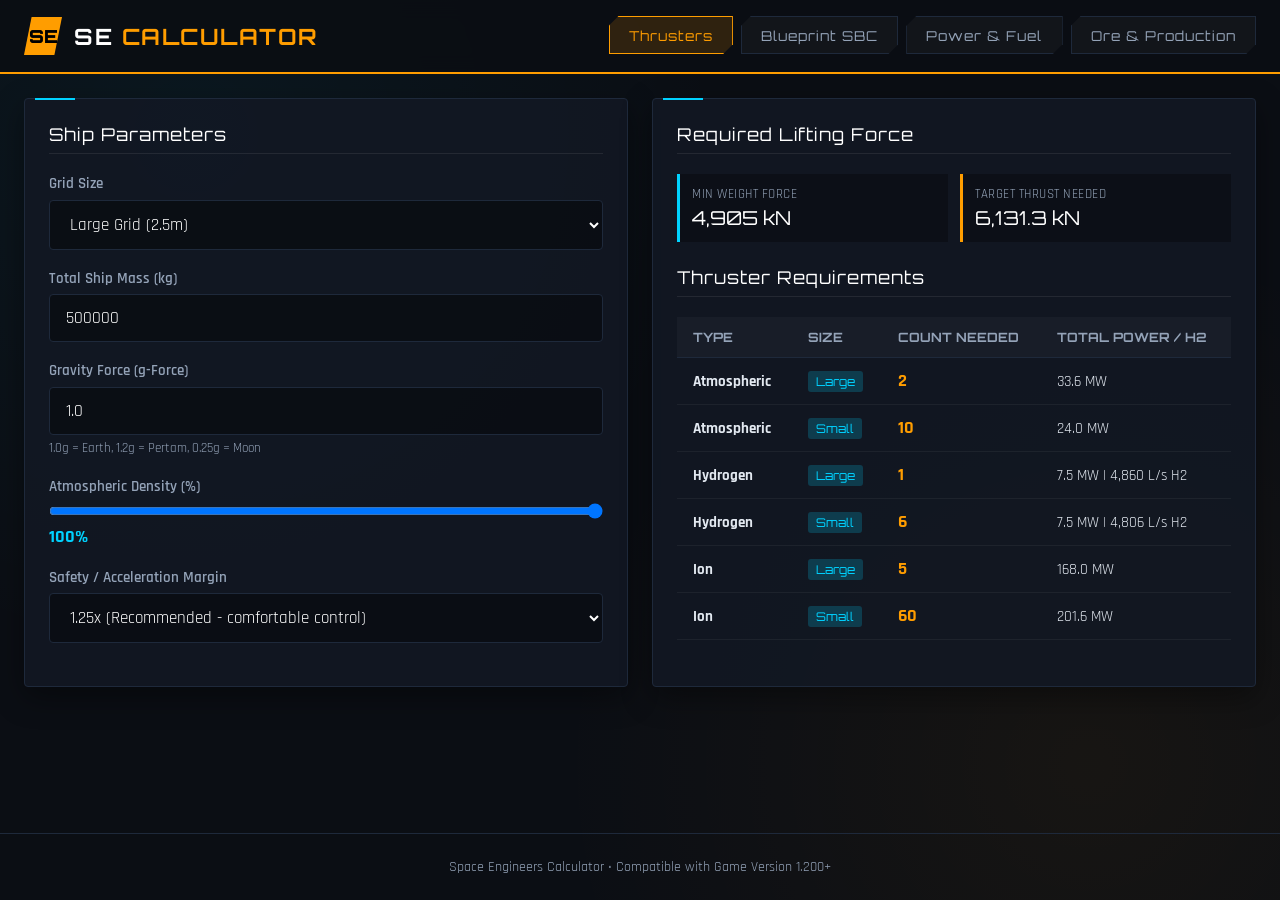
==== commit 4fa22e4b: "Update index.htm" ====
--- a/index.htm
+++ b/index.htm
@@ -1,124 +1,816 @@
 <!DOCTYPE html>
-<html lang="en" style="--wm-toolbar-height: 285px;"><head>
-<meta http-equiv="content-type" content="text/html; charset=UTF-8"><script type="text/javascript" id="www-widgetapi-script" src="SE%20Calculator_files/www-widgetapi.js" async=""></script><script src="SE%20Calculator_files/show_ads_impl.js"></script><script src="SE%20Calculator_files/athena.js" type="text/javascript"></script>
-<script type="text/javascript">window.addEventListener('DOMContentLoaded',function(){var v=archive_analytics.values;v.service='wb';v.server_name='wwwb-app227.us.archive.org';v.server_ms=428;archive_analytics.send_pageview({});});</script>
-<script type="text/javascript" src="SE%20Calculator_files/bundle-playback.js" charset="utf-8"></script>
-<script type="text/javascript" src="SE%20Calculator_files/wombat.js" charset="utf-8"></script>
-<script>window.RufflePlayer=window.RufflePlayer||{};window.RufflePlayer.config={"autoplay":"on","unmuteOverlay":"hidden","showSwfDownload":true};</script>
-<script type="text/javascript" src="SE%20Calculator_files/ruffle.js"></script>
-<script type="text/javascript">
-    __wm.init("https://web.archive.org/web");
-  __wm.wombat("https://se-calculator.com/","20251005151800","https://web.archive.org/","web","https://web-static.archive.org/_static/",
-	      "1759677480");
-</script>
-<link rel="stylesheet" type="text/css" href="SE%20Calculator_files/banner-styles.css">
-<link rel="stylesheet" type="text/css" href="SE%20Calculator_files/iconochive.css">
-<!-- End Wayback Rewrite JS Include -->
-<meta charset="utf-8"><link href="https://web.archive.org/web/20251005151800im_/https://se-calculator.com/favicon.ico" rel="shortcut icon"><meta content="width=device-width,initial-scale=1" name="viewport"><meta content="#2196f3" name="theme-color"><meta charset="utf-8"><meta name="keywords" content="Space Engineers Calculator, Se Calculator, Thruster calculator, blueprint calculator, Jump Drive Calculator, Space Engineers"><meta content="Manage the amount of resources you need for large construction projects by loading in blueprints from the game or Calculate the number of thrusters you need to lift off from any of the planets/moons." name="description"><meta content="https://web.archive.org/web/20251005151800/https://oxomus.ch/" property="og:url"><meta content="website" property="og:type"><meta content="Space Engineers Calculator" property="og:title"><meta content="Manage the amount of resources you need for large construction projects by loading in blueprints from the game or Calculate the number of thrusters you need to lift off from any of the planets/moons." property="og:description"><meta content="/web/20251005151800im_/https://se-calculator.com/oxomus.ch/static/media/bk2.74464749.jpeg" property="og:image"><meta content="summary_large_image" name="twitter:card"><meta content="Space Engineers Calculators" property="og:site_name"><meta content="Space Engineers Calculators" name="twitter:image:alt"><meta content="Oxomus" name="author"><link href="https://web.archive.org/web/20251005151800im_/https://se-calculator.com/apple-touch-icon.png" rel="apple-touch-icon" sizes="180x180"><link rel="icon" type="image/png" sizes="32x32" href="https://web.archive.org/web/20251005151800im_/https://se-calculator.com/favicon-32x32.png"><link rel="icon" type="image/png" sizes="16x16" href="https://web.archive.org/web/20251005151800im_/https://se-calculator.com/favicon-16x16.png"><link rel="mask-icon" href="https://web.archive.org/web/20251005151800im_/https://se-calculator.com/safari-pinned-tab.svg" color="#ffffff"><meta name="msapplication-TileColor" content="#ffffff"><meta name="google-adsense-account" content="ca-pub-6755499337008468"><link href="https://web.archive.org/web/20251005151800/https://se-calculator.com/manifest.json" rel="manifest"><link href="SE%20Calculator_files/bootstrap.min.css" rel="stylesheet"><script src="SE%20Calculator_files/bootstrap.bundle.min.js"></script><script src="SE%20Calculator_files/chart.min.js"></script><title>SE Calculator</title><link href="SE%20Calculator_files/css_002.css" rel="stylesheet"><link href="SE%20Calculator_files/css.css" rel="stylesheet"><script crossorigin="anonymous" src="SE%20Calculator_files/42d5adcbca.js"></script><style>body>iframe{display:none!important}#root #snackbar-button-privacy{color:#1e88e5}#root #snackbar{position:fixed;left:1em;width:20em;max-width:100vw;bottom:1em}#root #snackbar-button{color:#fff;background-color:rgba(2555,255,255,.1)}#root #snackbar-content{font-weight:400}#root .footer-container>div{font-size:.7em;padding:2em 4em;text-align:center}#root #header>div>div{left:16px}#root .table-icon{font-size:1.5em}#root .fix-title{margin-left:16px}#root #image-se{position:absolute;bottom:0;left:0;height:40vh;width:auto}#root #header a.MuiButton-contained,#root #header a.MuiButton-contained:hover,#root #header a.MuiButton-contained:visited{color:#fff!important}#root #image-vid{position:absolute;bottom:0;left:0;height:40vh;width:auto}#root .damage-tabe-container{border-radius:10px;padding:2em .5em .5em .5em;background-color:rgba(0,0,0,.03)}#wikitable table{font-size:14px;position:relative;width:100%}#wikitable table a{color:#000}#wikitable tbody tr td{padding:4px 8px}#wikitable table thead tr th{max-width:50px;overflow:hidden;text-overflow:ellipsis;white-space:nowrap;text-align:center}#wikitable tbody tr td:first-child{background:#ccc}#wikitable tbody tr td:nth-child(2n+3){background:#ccc}#wikitable thead tr th:first-child{background:#ccc}#wikitable thead tr th:nth-child(2n+3){background:#ccc}#root .MuiTableHead-root{display:table-header-group!important}div.hover-div:hover{background-color:#e0f7fa!important}.jump-image span img{vertical-align:top}#root .mobile-graph{height:30vh}#grid-Size{width:60%}#dropzone{width:100%}#dropzone>label{width:calc(100% - 1em);max-width:none;padding:3.5em;margin-bottom:1em;margin-top:1em;position:relative;margin-left:1em;margin-right:auto}#dropzone>label:hover{background-color:#e1f5fe}#dropzone>label>div>span{font-size:.8em}#dropzone>label>svg{margin-right:.5em}#dropzone .upload-message{font-size:.8em;text-align:center;color:#1e88e5}#root .card-label>b{margin-right:.5em}#root .card-label>h5{color:#2196f3;margin-bottom:1em}#root .card-label>span{float:right;font-weight:400;color:#00251a}#override .subtitle,#override .title{color:#fff;display:block;width:100%;text-align:center}#root #video-inner{background-color:rgba(0,0,0,.5)}#root .max-jump-distance .value{margin:.63em 0;position:relative;top:.4em}#root .max-jump-distance .label{position:absolute;top:-10px;left:0;height:100%;padding:1rem .75rem;pointer-events:none;border:1px solid transparent;transform-origin:0 0;opacity:.65;transition:opacity .1s ease-in-out,transform .1s ease-in-out}#root .max-jump-distance{display:block;width:100%;padding:.375rem .75rem;font-size:1rem;font-weight:400;line-height:1.5;color:#303030;background-color:#fff;background-clip:padding-box;border:1px solid #222;-webkit-appearance:none;-moz-appearance:none;appearance:none;border-radius:.25rem;transition:border-color .15s ease-in-out,box-shadow .15s ease-in-out;position:relative;top:0}#root .form-floating>label{top:-4px}#root .offuscator{min-height:65vh;width:100%;opacity:1;border-radius:0;box-shadow:none;background-size:cover;background-position:top;display:grid;place-items:center;background-color:rgba(0,0,0,.6);position:relative}.form-floating .label,.form-floating label{overflow:hidden;white-space:nowrap;text-overflow:ellipsis;max-width:100%}#root #calculator .fix-padding-lef{padding-left:0!important}#root .title-icon{position:relative;top:-2px}#root .dlc>span{display:block}#root .dlc>div{background-color:#1e2020;margin:.5em;padding:.2em;width:calc(40px + .4em);height:calc(40px + .4em);display:inline-block;border-radius:4px}#root .unknown-blocks{background-color:#ffcdd2;color:#12005e;font-weight:400;padding:1em;margin-top:1em;border-radius:10px}#root #progess-container{widht:100%;position:relative;text-align:center;width:100%;align-items:center;justify-content:center;padding:5em}#root .file-encrypt-container .message{padding:1em;background-color:#ffcdd2;border-radius:10px;width:100%;position:relative;text-align:left;margin-bottom:1em}#root .steps-container{text-align:left;width:100%;position:relative}#root .steps-container img{position:relative}#root #upload-container{width:calc(100% - 0em)}#root #plan-hint{padding:1em 0;margin-bottom:2em}#root #plan-container{background-color:#e3f2fd;padding:.5em;border-radius:8px;margin-top:.5em;margin-bottom:1em}#root .upload-text{background-color:#eee;padding:.5em;border-radius:8px}#root #steam-screen{width:100%;height:auto;border-radius:5px}#root #steam-screen+em{color:rgba(0,0,0,.5);font-size:1rem;text-align:center;line-height:1em;position:relative;display:block;margin-top:1em}#root .list-container{text-align:left}#root .no-padding-left{padding-left:0!important}#root #main-container .fix-padding-lef{padding-left:0!important}#root .list-container li{margin-bottom:1em}#root .list-container{position:relative;left:-12px}#root .steps-container{overflow:hidden;text-align:center}#root .list-container li::before{color:#1e88e5;font-weight:700}#root .list-container li::marker{color:#1e88e5;font-weight:700}#root .max-ship-weight{padding:1em;border-radius:10px;background-color:rgba(204,255,144,.4);color:#001970}#root .footer-link-wrapper .footer-link{font-size:.6em;color:#2196f3;margin-left:.5em;text-decoration:underline!important}#root .footer-link-wrapper .footer-link:hover{color:rgba(33,150,243,.8)}#root .code-container{margin:1em 0;display:block}#root .lcd-input{width:calc(100% - 1em)}#root .display-none{display:none!important}#root .label-inline{font-weight:700;display:inline-block;margin-right:.5em}#root .inline{display:inline-block}#root .label-inline+.inline{padding:.2em .5em;border-radius:5px;background-color:rgba(0,0,0,.03);color:#000;margin-bottom:1em}#root .code-container{position:relative;border-radius:5px;background-color:rgba(0,0,0,.8);color:#5ac8fa;padding:.5em;width:100%;min-height:3em;margin-top:1em;font-family:monospace}@media only screen and (max-width:600px){#root #snackbar{position:fixed;left:0;width:100%;max-width:100vw;bottom:0}#root .no-display-mobile{display:none!important}#root .footer-container>div{padding:2em 0}#root .steps-container img{height:12em;left:-12em}#grid-Size{width:100%}#root .upload-text{margin:0 .5em 0 0}#root #plan-hint{padding:1em .3em;margin-bottom:1em}#dropzone>label{padding:2.5em}#root #plan-container{background-color:#e3f2fd;padding:.5em;border-radius:8px;margin-top:1em;margin-bottom:1em}#root #upload-container{width:calc(100% - 0em);position:relative}#root #upload-container #dropzone label{min-width:calc(100% - 1em)}#root h5{font-size:1.15rem}#root #calculator .fix-padding-lef{padding-left:0!important}#root #main-container .fix-padding-lef{padding-left:0!important}#root .fix-bp-padding{padding-left:0!important;padding-right:1em}#checkbox-label{margin-bottom:1em}#checkbox-label>span:last-child{width:calc(100% - 3em);padding-left:.5em;vertical-align:middle}#root #image-se{bottom:0;height:28vh;left:calc(100% - 82vw)}#root #image-vid{bottom:0;height:28vh;left:calc(100% - 82vw)}#root .max-jump-distance .value{margin:.5em 0;position:relative;top:.63em}#root .max-jump-distance .label{position:absolute;top:-10px;left:0;height:100%;padding:1rem .75rem;pointer-events:none;border:1px solid transparent;transform-origin:0 0;opacity:.65;transition:opacity .1s ease-in-out,transform .1s ease-in-out}#root .max-jump-distance{display:block;width:100%;padding:.375rem .75rem;font-size:1rem;font-weight:400;line-height:1.5;color:#303030;background-color:#fff;background-clip:padding-box;border:1px solid #222;-webkit-appearance:none;-moz-appearance:none;appearance:none;border-radius:.25rem;transition:border-color .15s ease-in-out,box-shadow .15s ease-in-out;position:relative;top:5px}#checkbox-label>span.MuiFormControlLabel-label{margin-left:0}#cargo-multiplier{margin-left:.4em;margin-bottom:1em;width:calc(100% - 0em)}#root .xs-padding-none{margin:0;position:relative;left:-4px}#root .xs-padding-none>div{margin:0!important;padding:.5em 0;max-width:calc(100% - 1em);position:relative}#root .hint-box{margin-top:1em}#root .calculate-button{width:100%}#root .inline-mobile{display:block}#root form#jump .mobile-radio{display:block!important}#root form#jump .mobile-radio>div.col{display:block!important}#root .inline-mobile>div.col{width:100%!important;display:block}#root .inline-mobile>div.col{width:100%!important;display:block}#root .jump-image img.graph-image{width:100%;max-height:30vh;margin-bottom:1em}#root .jump-image span.table-image{text-align:center;display:block;position:relative;width:100%}#root .wikitable{display:none}#root #commo-box>div{margin:0;padding-left:0;font-size:16px}#root .recharts-wrapper{position:relative;left:-45px;font-size:14px}#root .MuiTable-root{min-width:0}#root #main-container{position:relative;left:-.8em}}</style><script async="" src="SE%20Calculator_files/f.txt" crossorigin="anonymous" data-checked-head="true"></script><link href="SE%20Calculator_files/2.0aa4e39f.chunk.css" rel="stylesheet"><style type="text/css">.Player__container___f3NHe{
-	position: relative;
-	overflow: hidden;
-}
-
-.Player__videoContainer___2TVqS{
-	position: absolute;
-	left:0;
-	top:0;
-	right:0;
-	bottom:0;
-	width:100%;
-	height:100%;
-	z-index: -1;
-
-}
-
-.Player__videoInnerContainer___3idnr{
-	width:100%;
-	height:100%;
-}
-
-.Player__overlay___3alO1{
-	position: absolute;
-	left:0;
-	top:0;
-	right:0;
-	bottom:0;
-	z-index: 5
-}
-.Player__videoIframe___3_jFK{
-	position: relative;
-	left:0;
-	top:0;
-	right:0;
-	bottom:0;
-	width: 100%;
-	height: 100%;
-	z-index:0;
-
-}</style><style data-emotion="css-global" data-s=""></style><style data-emotion="css" data-s=""></style><style data-styled="active" data-styled-version="6.1.15"></style><script type="text/javascript" charset="utf8" async="" src="SE%20Calculator_files/iframe_api"></script><meta http-equiv="origin-trial" content="[base64]"><meta http-equiv="origin-trial" content="Amm8/NmvvQfhwCib6I7ZsmUxiSCfOxWxHayJwyU1r3gRIItzr7bNQid6O8ZYaE1GSQTa69WwhPC9flq/oYkRBwsAAACCeyJvcmlnaW4iOiJodHRwczovL2dvb2dsZXN5bmRpY2F0aW9uLmNvbTo0NDMiLCJmZWF0dXJlIjoiV2ViVmlld1hSZXF1ZXN0ZWRXaXRoRGVwcmVjYXRpb24iLCJleHBpcnkiOjE3NTgwNjcxOTksImlzU3ViZG9tYWluIjp0cnVlfQ=="><meta http-equiv="origin-trial" content="A9wSqI5i0iwGdf6L1CERNdmsTPgVu44ewj8QxTBYgsv1LCPUVF7YmWOvTappqB1139jAymxUW/[base64]"><meta http-equiv="origin-trial" content="[base64]"><script src="SE%20Calculator_files/js.htm" async=""></script></head><body><!-- BEGIN WAYBACK TOOLBAR INSERT -->
-<script>__wm.rw(0);</script>
-<div id="wm-ipp-base" lang="en" style="display: block; direction: ltr; height: 285px;" toolbar-mode="auto">
-</div><div id="wm-ipp-print">The Wayback Machine - https://web.archive.org/web/20251005151800/https://se-calculator.com/</div>
-<script type="text/javascript">//<![CDATA[
-__wm.bt(750,27,25,2,"web","https://se-calculator.com/","20251005151800",1996,"https://web-static.archive.org/_static/",["https://web-static.archive.org/_static/css/banner-styles.css?v=1utQkbB3","https://web-static.archive.org/_static/css/iconochive.css?v=3PDvdIFv"], false);
-  __wm.rw(1);
-//]]></script>
-<!-- END WAYBACK TOOLBAR INSERT -->
- <noscript>You need to enable JavaScript to run this app.</noscript><div id="root"><span id="header"><div class="MuiContainer-root MuiContainer-maxWidthLg css-1o5gevl"><div class="MuiBox-root css-1yv1dw1"><div class="MuiBox-root css-1dyncq9"><a class="MuiBox-root css-8x9y1s" href="https://web.archive.org/web/20251005151800mp_/https://se-calculator.com/"><span class="MuiTypography-root MuiTypography-button css-1o4lr4b">Space engineers (1.206) soon</span></a><div class="MuiBox-root css-k0f0w7"></div><div class="MuiBox-root css-13l63k6"><a class="MuiButton-root MuiButton-contained MuiButton-containedPrimary MuiButton-sizeSmall MuiButton-containedSizeSmall MuiButtonBase-root css-18ycjld" tabindex="0" href="https://web.archive.org/web/20251005151739/https://steamcommunity.com/profiles/76561198158138204" target="_blank" rel="noreferrer">@OXOMUS<span class="MuiTouchRipple-root css-w0pj6f"></span></a></div><div class="MuiBox-root css-1kcb7bo"><span class="material-icons-round notranslate MuiIcon-root MuiIcon-fontSizeDefault css-15h3vyt" aria-hidden="true">menu</span></div></div><div class="MuiBox-root css-1kfwhtq"></div></div></div></span><div class="Player__container___f3NHe background-video"><div><div class="MuiBox-root css-e2j7cd" id="video-inner"><div class="MuiContainer-root MuiContainer-maxWidthLg css-1uc9k28"><div class="MuiGrid-root MuiGrid-container MuiGrid-item MuiGrid-spacing-xs-undefined MuiGrid-grid-xs-12 MuiGrid-grid-lg-12 css-18utemt" id="override"><h1 class="title">SE Calculator</h1><div class="subtitle">Say goodbye to bad ships</div></div></div></div></div><div class="Player__videoContainer___2TVqS" style="height: 1401.75px; width: 2492px; top: -269.375px; left: 0px;"><div class="Player__videoInnerContainer___3idnr"><iframe class="Player__videoIframe___3_jFK" frameborder="0" allowfullscreen="" allow="accelerometer; autoplay; clipboard-write; encrypted-media; gyroscope; picture-in-picture; web-share" referrerpolicy="strict-origin-when-cross-origin" title="YouTube video player" width="640" height="360" src="SE%20Calculator_files/0KnEi3JKCIc.htm" id="widget2"></iframe></div></div></div><div class="MuiPaper-root MuiPaper-elevation MuiPaper-rounded MuiPaper-elevation1 MuiCard-root css-1xd37k9"><div class="MuiContainer-root MuiContainer-maxWidthLg css-1uc9k28"><ins class="adsbygoogle" style="display: block;" data-ad-client="ca-pub-6755499337008468" data-ad-slot="8744524422" data-ad-format="auto"></ins><script>var _____WB$wombat$assign$function_____ = function(name) {return (self._wb_wombat && self._wb_wombat.local_init && self._wb_wombat.local_init(name)) || self[name]; };
-if (!self.__WB_pmw) { self.__WB_pmw = function(obj) { this.__WB_source = obj; return this; } }
-{
-let window = _____WB$wombat$assign$function_____("window");
-let globalThis = _____WB$wombat$assign$function_____("globalThis");
-let self = _____WB$wombat$assign$function_____("self");
-let document = _____WB$wombat$assign$function_____("document");
-let location = _____WB$wombat$assign$function_____("location");
-let top = _____WB$wombat$assign$function_____("top");
-let parent = _____WB$wombat$assign$function_____("parent");
-let frames = _____WB$wombat$assign$function_____("frames");
-let opener = _____WB$wombat$assign$function_____("opener");
-{
-(adsbygoogle = window.adsbygoogle || []).push();
-
-}}</script><div class="MuiGrid-root MuiGrid-container MuiGrid-item MuiGrid-spacing-xs-2 MuiGrid-grid-xs-12 MuiGrid-grid-lg-12 css-19jwuo4"><div class="MuiGrid-root MuiGrid-item MuiGrid-grid-xs-12 MuiGrid-grid-lg-12 fix-padding-lef css-rfdw91"><h5 style="background-image: linear-gradient(195deg, rgb(73, 163, 241), rgb(26, 115, 232)); color: rgb(255, 255, 255); padding: 0.8em 0.8em 0.8em 1em; margin-top: 3em; border-radius: 5px;"><svg class="MuiSvgIcon-root MuiSvgIcon-fontSizeInherit title-icon css-1amtie4" focusable="false" viewBox="0 0 24 24" aria-hidden="true" data-testid="HardwareIcon"><path d="m18 3-3 3V3H9C6.24 3 4 5.24 4 8h5v3h6V8l3 3h2V3h-2zM9 13v7c0 .55.45 1 1 1h4c.55 0 1-.45 1-1v-7H9z"></path></svg> Blueprint Parser &amp; Analyzer</h5></div><div class="MuiGrid-root MuiGrid-container MuiGrid-item MuiGrid-spacing-xs-2 MuiGrid-grid-xs-12 MuiGrid-grid-lg-12 fix-padding-lef no-padding-left css-19jwuo4" style="margin: 0px 0px 1em;"><div class="MuiGrid-root MuiGrid-item MuiGrid-grid-xs-12 MuiGrid-grid-lg-12 fix-padding-lef css-rfdw91"><div style="background-color: rgb(227, 242, 253); padding: 0.5em; border-radius: 8px; margin-top: 0.5em; margin-bottom: 0px;"><svg class="MuiSvgIcon-root MuiSvgIcon-fontSizeInherit css-1amtie4" focusable="false" viewBox="0 0 24 24" aria-hidden="true" data-testid="InfoIcon"><path d="M12 2C6.48 2 2 6.48 2 12s4.48 10 10 10 10-4.48 10-10S17.52 2 12 2zm1 15h-2v-6h2v6zm0-8h-2V7h2v2z"></path></svg> To create a blueprint, target the grid and press <b><em>Ctrl-B.</em></b> Creating blueprints works both in survival mode and creative mode.</div></div><div id="upload-container"><div id="dropzone"><label class="sc-FEMpB gMWpxi  " for="file" role="button"><input accept=".sbc" type="file" id="file" name="file"><svg width="32" height="32" viewBox="0 0 32 32" fill="none" xmlns="http://www.w3.org/2000/svg"><path d="M5.33317 6.66667H22.6665V16H25.3332V6.66667C25.3332 5.196 24.1372 4 22.6665 4H5.33317C3.8625 4 2.6665 5.196 2.6665 6.66667V22.6667C2.6665 24.1373 3.8625 25.3333 5.33317 25.3333H15.9998V22.6667H5.33317V6.66667Z" fill="#0658C2"></path><path d="M10.6665 14.6667L6.6665 20H21.3332L15.9998 12L11.9998 17.3333L10.6665 14.6667Z" fill="#0658C2"></path><path d="M25.3332 18.6667H22.6665V22.6667H18.6665V25.3333H22.6665V29.3333H25.3332V25.3333H29.3332V22.6667H25.3332V18.6667Z" fill="#0658C2"></path></svg><div class="sc-dVBluf klFXSW"><span class="sc-fLDLck fSWcoy"><span>Upload</span> or drop a file right here</span><span title="types: sbc" class="file-types">sbc</span></div></label><div class="upload-message">No blueprint uploaded yet</div></div></div><div class="MuiGrid-root MuiGrid-item MuiGrid-grid-xs-12 MuiGrid-grid-lg-12 fix-padding-lef css-rfdw91"><div class="upload-text"><svg class="MuiSvgIcon-root MuiSvgIcon-fontSizeInherit css-1amtie4" focusable="false" viewBox="0 0 24 24" aria-hidden="true" data-testid="FolderIcon"><path d="M10 4H4c-1.1 0-1.99.9-1.99 2L2 18c0 1.1.9 2 2 2h16c1.1 0 2-.9 2-2V8c0-1.1-.9-2-2-2h-8l-2-2z"></path></svg> The blueprints are saved locally in your<b> <em>"%appdata%/SpaceEngineers/Blueprints"</em></b> folder by default</div></div></div><div class="MuiGrid-root MuiGrid-item MuiGrid-grid-xs-12 MuiGrid-grid-lg-12 fix-padding-lef css-rfdw91"><div id="plan-hint"><h5>Or you can download them from steam</h5><div id="plan-container"><svg class="MuiSvgIcon-root MuiSvgIcon-fontSizeInherit title-icon css-1amtie4" focusable="false" viewBox="0 0 24 24" aria-hidden="true" data-testid="CloudDownloadIcon"><path d="M19.35 10.04C18.67 6.59 15.64 4 12 4 9.11 4 6.6 5.64 5.35 8.04 2.34 8.36 0 10.91 0 14c0 3.31 2.69 6 6 6h13c2.76 0 5-2.24 5-5 0-2.64-2.05-4.78-4.65-4.96zM17 13l-5 5-5-5h3V9h4v4h3z"></path></svg> 
-Valve lets you download your Steam cloud save files via a web browser, 
-too. You can download them by clicking below and signing in with your 
-Steam account. The blueprints are the SBC files.</div><a href="https://web.archive.org/web/20251005151739/https://store.steampowered.com/account/remotestorageapp/?appid=244850" target="popup" rel="noreferrer"><img src="SE%20Calculator_files/steam.ed86570b.png" id="steam-screen" alt="Steam Account"><em>Click here to download your new file</em></a></div></div></div><div class="MuiGrid-root MuiGrid-container MuiGrid-item MuiGrid-spacing-xs-2 MuiGrid-grid-xs-12 MuiGrid-grid-lg-12 css-19jwuo4" id="main-container"><div class="MuiGrid-root MuiGrid-item MuiGrid-grid-xs-12 MuiGrid-grid-lg-12 fix-padding-lef fix-title css-fdxri3"><h5 style="background-image: linear-gradient(195deg, rgb(73, 163, 241), rgb(26, 115, 232)); color: rgb(255, 255, 255); padding: 0.8em 0.8em 0.8em 1em; border-radius: 3px;"><svg class="MuiSvgIcon-root MuiSvgIcon-fontSizeInherit title-icon css-1amtie4" focusable="false" viewBox="0 0 24 24" aria-hidden="true" data-testid="RocketLaunchIcon"><path d="M9.19 6.35c-2.04 2.29-3.44 5.58-3.57 5.89L2 10.69l4.05-4.05c.47-.47 1.15-.68 1.81-.55l1.33.26zM11.17 17s3.74-1.55 5.89-3.7c5.4-5.4 4.5-9.62 4.21-10.57-.95-.3-5.17-1.19-10.57 4.21C8.55 9.09 7 12.83 7 12.83L11.17 17zm6.48-2.19c-2.29 2.04-5.58 3.44-5.89 3.57L13.31 22l4.05-4.05c.47-.47.68-1.15.55-1.81l-.26-1.33zM9 18c0 .83-.34 1.58-.88 2.12C6.94 21.3 2 22 2 22s.7-4.94 1.88-6.12C4.42 15.34 5.17 15 6 15c1.66 0 3 1.34 3 3zm4-9c0-1.1.9-2 2-2s2 .9 2 2-.9 2-2 2-2-.9-2-2z"></path></svg> Thruster Calculator</h5></div><div class="MuiGrid-root MuiGrid-item MuiGrid-grid-xs-12 MuiGrid-grid-md-2 css-1u2hytz"><div class="col mobile-radio"><h6>Grid Size:</h6><div class="form-check form-check-inline"><input style="background-color: rgb(222, 222, 222);" type="radio" class="form-check-input" id="smallGrid0" name="gridSize" value="small"><label class="form-check-label" for="smallGrid0">Small</label></div><div class="form-check form-check-inline"><input style="background-color: rgb(55, 90, 127);" type="radio" class="form-check-input" id="largeGrid0" name="gridSize" value="large" checked="checked"><label class="form-check-label" for="largeGrid0">Large</label></div></div></div><div class="MuiGrid-root MuiGrid-item MuiGrid-grid-xs-12 MuiGrid-grid-md-5 css-g0gx38"><div class="col"><div class="form-floating mb-3 mt-3"><input type="number" class="form-control" id="gridMass" placeholder="Mass of your ship" name="gridMass" min="0" value="1500000"><label for="satm">Ship Mass (Kg):</label></div></div></div><div class="MuiGrid-root MuiGrid-item MuiGrid-grid-xs-12 MuiGrid-grid-md-5 css-g0gx38"><div class="col"><div class="form-floating mb-3 mt-3"><input type="number" class="form-control" id="gravity" placeholder="Gravity" name="gravity" min="1" value="9.80665"><label for="mass">Gravity (m/s<sup>2</sup>):</label></div></div></div><div class="MuiGrid-root MuiGrid-item MuiGrid-grid-xs-12 MuiGrid-grid-md-12 css-1svt81o"><div class="MuiFormGroup-root css-1h7anqn"><label class="MuiFormControlLabel-root MuiFormControlLabel-labelPlacementEnd css-eo582l" id="checkbox-label"><span class="MuiCheckbox-root MuiCheckbox-colorPrimary MuiButtonBase-root MuiCheckbox-root MuiCheckbox-colorPrimary PrivateSwitchBase-root css-rn67k4"><input class="PrivateSwitchBase-input css-1m9pwf3" type="checkbox" data-indeterminate="false"><svg class="MuiSvgIcon-root MuiSvgIcon-fontSizeMedium css-10dohqv" focusable="false" viewBox="0 0 24 24" aria-hidden="true" data-testid="CheckBoxOutlineBlankIcon"><path d="M19 5v14H5V5h14m0-2H5c-1.1 0-2 .9-2 2v14c0 1.1.9 2 2 2h14c1.1 0 2-.9 2-2V5c0-1.1-.9-2-2-2z"></path></svg><span class="MuiTouchRipple-root css-w0pj6f"></span></span><span class="MuiTypography-root MuiTypography-body1 MuiFormControlLabel-label css-l6opbt">Fill my cargo containers (with any Ore)</span></label></div></div><div class="MuiGrid-root MuiGrid-item MuiGrid-grid-xs-12 MuiGrid-grid-lg-12 css-rfdw91"><div class="hint-box" style="position: relative; width: 100%; display: inline-block;"><div style="background-color: rgba(0, 0, 0, 0.03); padding: 0.5em; border-radius: 8px; margin-top: 0px; margin-bottom: 1em;"><h5>Ship Thrusters Requirements</h5><p>Your ship needs <b style="color: rgb(127, 0, 0);">14,709.98 kN</b> of thrust to fight gravity. To maintain this weight, you will need any of the following:</p><div><div class="MuiPaper-root MuiPaper-elevation MuiPaper-rounded MuiPaper-elevation1 MuiTableContainer-root css-1he1rjc"><table class="MuiTable-root css-jbmyjl" aria-label="simple table"><thead class="MuiTableHead-root css-nnc4si"><tr class="MuiTableRow-root MuiTableRow-head css-14if53p" style="position: relative; width: 100%;"><th class="MuiTableCell-root MuiTableCell-head MuiTableCell-sizeMedium table-icon css-1g8v3mp" scope="col"><svg class="MuiSvgIcon-root MuiSvgIcon-fontSizeInherit css-1amtie4" focusable="false" viewBox="0 0 24 24" aria-hidden="true" data-testid="PhotoIcon"><path d="M21 19V5c0-1.1-.9-2-2-2H5c-1.1 0-2 .9-2 2v14c0 1.1.9 2 2 2h14c1.1 0 2-.9 2-2zM8.5 13.5l2.5 3.01L14.5 12l4.5 6H5l3.5-4.5z"></path></svg></th><th class="MuiTableCell-root MuiTableCell-head MuiTableCell-sizeMedium no-display-mobile css-1g8v3mp" scope="col">Thruster</th><th class="MuiTableCell-root MuiTableCell-head MuiTableCell-alignRight MuiTableCell-sizeMedium css-tecxxh" scope="col">Count</th></tr></thead><tbody class="MuiTableBody-root css-1xnox0e"><tr class="MuiTableRow-root css-14if53p"><th class="MuiTableCell-root MuiTableCell-body MuiTableCell-sizeMedium css-17ljlw6" scope="row"><img class="color-filter" src="[data-uri]" alt="thruster" height="30" width="30" style="filter: grayscale(80%);"></th><th class="MuiTableCell-root MuiTableCell-body MuiTableCell-sizeMedium no-display-mobile css-17ljlw6" scope="row">Large Hydrogen Thruster</th><td class="MuiTableCell-root MuiTableCell-body MuiTableCell-alignRight MuiTableCell-sizeMedium css-19wblma"><b style="color: rgb(245, 127, 23); font-size: 1.2em;">3</b></td></tr><tr class="MuiTableRow-root css-14if53p"><th class="MuiTableCell-root MuiTableCell-body MuiTableCell-sizeMedium css-17ljlw6" scope="row"><img class="color-filter" src="[data-uri]" alt="thruster" height="30" width="30" style="filter: grayscale(80%);"></th><th class="MuiTableCell-root MuiTableCell-body MuiTableCell-sizeMedium no-display-mobile css-17ljlw6" scope="row">Hydrogen Thruster </th><td class="MuiTableCell-root MuiTableCell-body MuiTableCell-alignRight MuiTableCell-sizeMedium css-19wblma"><b style="color: rgb(245, 127, 23); font-size: 1.2em;">14</b></td></tr><tr class="MuiTableRow-root css-14if53p"><th class="MuiTableCell-root MuiTableCell-body MuiTableCell-sizeMedium css-17ljlw6" scope="row"><img class="color-filter" src="SE%20Calculator_files/thruts_2.55b6f00d.png" alt="thruster" height="30" width="30" style="filter: grayscale(80%);"></th><th class="MuiTableCell-root MuiTableCell-body MuiTableCell-sizeMedium no-display-mobile css-17ljlw6" scope="row">Large Atmospheric Thruster</th><td class="MuiTableCell-root MuiTableCell-body MuiTableCell-alignRight MuiTableCell-sizeMedium css-19wblma"><b style="color: rgb(38, 166, 154); font-size: 1.2em;">3</b></td></tr><tr class="MuiTableRow-root css-14if53p"><th class="MuiTableCell-root MuiTableCell-body MuiTableCell-sizeMedium css-17ljlw6" scope="row"><img class="color-filter" src="[data-uri]" alt="thruster" height="30" width="30" style="filter: grayscale(80%);"></th><th class="MuiTableCell-root MuiTableCell-body MuiTableCell-sizeMedium no-display-mobile css-17ljlw6" scope="row">Atmospheric Thruster</th><td class="MuiTableCell-root MuiTableCell-body MuiTableCell-alignRight MuiTableCell-sizeMedium css-19wblma"><b style="color: rgb(38, 166, 154); font-size: 1.2em;">23</b></td></tr><tr class="MuiTableRow-root css-14if53p"><th class="MuiTableCell-root MuiTableCell-body MuiTableCell-sizeMedium css-17ljlw6" scope="row"><img class="color-filter" src="SE%20Calculator_files/thruts_7.64075c36.webp" alt="thruster" height="30" width="30" style="filter: grayscale(80%);"></th><th class="MuiTableCell-root MuiTableCell-body MuiTableCell-sizeMedium no-display-mobile css-17ljlw6" scope="row">Large Flat Atmospheric Thruster</th><td class="MuiTableCell-root MuiTableCell-body MuiTableCell-alignRight MuiTableCell-sizeMedium css-19wblma"><b style="color: rgb(245, 0, 87); font-size: 1.2em;">6</b></td></tr><tr class="MuiTableRow-root css-14if53p"><th class="MuiTableCell-root MuiTableCell-body MuiTableCell-sizeMedium css-17ljlw6" scope="row"><img class="color-filter" src="SE%20Calculator_files/thruts_8.a5b23bee.webp" alt="thruster" height="30" width="30" style="filter: grayscale(80%);"></th><th class="MuiTableCell-root MuiTableCell-body MuiTableCell-sizeMedium no-display-mobile css-17ljlw6" scope="row">Flat Atmospheric Thruster</th><td class="MuiTableCell-root MuiTableCell-body MuiTableCell-alignRight MuiTableCell-sizeMedium css-19wblma"><b style="color: rgb(245, 0, 87); font-size: 1.2em;">74</b></td></tr></tbody></table></div></div></div></div></div></div><div class="MuiGrid-root MuiGrid-item MuiGrid-grid-xs-12 MuiGrid-grid-lg-12 thrusters-graph-info fix-title css-fdxri3"><h5 style="background-image: linear-gradient(195deg, rgb(73, 163, 241), rgb(26, 115, 232)); color: rgb(255, 255, 255); padding: 0.8em 0.8em 0.8em 1em; margin-top: 3em; border-radius: 5px;"><svg class="MuiSvgIcon-root MuiSvgIcon-fontSizeInherit title-icon css-1amtie4" focusable="false" viewBox="0 0 24 24" aria-hidden="true" data-testid="AutoGraphIcon"><path d="M14.06 9.94 12 9l2.06-.94L15 6l.94 2.06L18 9l-2.06.94L15 12l-.94-2.06zM4 14l.94-2.06L7 11l-2.06-.94L4 8l-.94 2.06L1 11l2.06.94L4 14zm4.5-5 1.09-2.41L12 5.5 9.59 4.41 8.5 2 7.41 4.41 5 5.5l2.41 1.09L8.5 9zm-4 11.5 6-6.01 4 4L23 8.93l-1.41-1.41-7.09 7.97-4-4L3 19l1.5 1.5z"></path></svg> Thruster efficiencies</h5><div class="container mt-3 collapse show" id="infoDiv"><form id="info"><div class="row inline-mobile"><div class="col"><div class="form-floating mb-3 mt-3"><select class="form-select" id="planet" name="planet"><option value="Earthlike" selected="selected">Earthlike</option><option value="Alien">Alien</option><option value="Mars">Mars</option><option value="Pertam">Pertam</option><option value="Triton">Triton</option><option value="Moon">Moon</option><option value="Europa">Europa</option><option value="Titan">Titan</option></select><label for="planet" class="form-label">Select Planet or Moon:</label></div></div><div class="col"><div class="form-floating mb-3 mt-3"><input type="number" class="form-control" id="mass" placeholder="Mass in Kg" name="mass" min="1" value="1500000"><label for="mass">Ship Mass (Kg):</label></div></div><div class="col mobile-radio"><h6>Grid Size:</h6><div class="form-check form-check-inline"><input style="background-color: rgb(222, 222, 222);" type="radio" class="form-check-input" id="smallGrid2" name="gridSize" value="small"><label class="form-check-label" for="smallGrid2">Small</label></div><div class="form-check form-check-inline"><input style="background-color: rgb(55, 90, 127);" type="radio" class="form-check-input" id="largeGrid2" name="gridSize" value="large" checked="checked"><label class="form-check-label" for="largeGrid2">Large</label></div></div></div><div class="row inline-mobile"><div class="col"><div class="form-floating mb-3 mt-3"><input type="number" class="form-control" id="lion" placeholder="Number of thrusters" name="lion" min="0" value="0"><label for="lion">Large Ion Count:</label></div></div><div class="col"><div class="form-floating mb-3 mt-3"><input type="number" class="form-control" id="lhyd" placeholder="Number of thrusters" name="lhyd" min="0" value="0"><label for="lhyd">Large Hydrogen Count:</label></div></div><div class="col"><div class="form-floating mb-3 mt-3"><input type="number" class="form-control" id="latm" placeholder="Number of thrusters" name="latm" min="0" value="0"><label for="latm">Large Atmospheric Count:</label></div></div><div class="col"><div class="form-floating mb-3 mt-3"><input type="number" class="form-control" id="latm" placeholder="Number of thrusters" name="lfatm" min="0" value="0"><label for="latm">Large Flat Atmospheric Count:</label></div></div></div><div class="row inline-mobile"><div class="col"><div class="form-floating mb-3 mt-3"><input type="number" class="form-control" id="sion" placeholder="Number of thrusters" name="sion" min="0" value="0"><label for="sion">Small Ion Count:</label></div></div><div class="col"><div class="form-floating mb-3 mt-3"><input type="number" class="form-control" id="shyd" placeholder="Number of thrusters" name="shyd" min="0" value="0"><label for="shyd">Small Hydrogen Count:</label></div></div><div class="col"><div class="form-floating mb-3 mt-3"><input type="number" class="form-control" id="satm" placeholder="Number of thrusters" name="satm" min="0" value="0"><label for="satm">Small Atmospheric Count:</label></div></div><div class="col"><div class="form-floating mb-3 mt-3"><input type="number" class="form-control" id="sfatm" placeholder="Number of thrusters" name="satm" min="0" value="0"><label for="satm">Small Flat Atmospheric Count:</label></div></div></div><div class="row inline-mobile"><div class="col"><h6 class="mt-4">Ascent angle:</h6><div class="form-check form-check-inline"><input style="background-color: rgb(55, 90, 127);" type="radio" class="form-check-input" id="thrust90" name="ascentAngle" value="90" checked="checked">90°<label class="form-check-label" for="thrust90"></label></div><div class="form-check form-check-inline"><input style="background-color: rgb(222, 222, 222);" type="radio" class="form-check-input" id="thrust45" name="ascentAngle" value="45">45°<label class="form-check-label" for="thrust45"></label></div><div style="background-color: rgb(227, 242, 253); padding: 0.5em; border-radius: 8px; margin-top: 0.5em; margin-bottom: 0px;"><span><b>Ascent angle:</b> is used when you want to use bottom and rear thrusters together. The calculator will reduce thrust to 70.7%.</span></div></div></div></form></div><div class="container mt-3 mb-5 thrusters-graph"><div class="mobile-graph"><div class="recharts-responsive-container" style="width: 100%; height: 100%; min-width: 0px;"><div class="recharts-wrapper" style="position: relative; cursor: default; width: 100%; height: 100%; max-height: 398px; max-width: 1232px;"><svg class="recharts-surface" width="1232" height="398" style="width: 100%; height: 100%;" viewBox="0 0 1232 398"><title></title><desc></desc><defs><clipPath id="recharts1-clip"><rect x="80" y="20" height="295" width="1132"></rect></clipPath></defs><g class="recharts-cartesian-grid"><g class="recharts-cartesian-grid-horizontal"><line stroke="#f5f5f5" fill="none" x="80" y="20" width="1132" height="295" x1="80" y1="315" x2="1212" y2="315"></line><line stroke="#f5f5f5" fill="none" x="80" y="20" width="1132" height="295" x1="80" y1="241.25" x2="1212" y2="241.25"></line><line stroke="#f5f5f5" fill="none" x="80" y="20" width="1132" height="295" x1="80" y1="167.5" x2="1212" y2="167.5"></line><line stroke="#f5f5f5" fill="none" x="80" y="20" width="1132" height="295" x1="80" y1="93.75" x2="1212" y2="93.75"></line><line stroke="#f5f5f5" fill="none" x="80" y="20" width="1132" height="295" x1="80" y1="20" x2="1212" y2="20"></line></g><g class="recharts-cartesian-grid-vertical"><line stroke="#f5f5f5" fill="none" x="80" y="20" width="1132" height="295" x1="102.41584158415841" y1="20" x2="102.41584158415841" y2="315"></line><line stroke="#f5f5f5" fill="none" x="80" y="20" width="1132" height="295" x1="158.45544554455444" y1="20" x2="158.45544554455444" y2="315"></line><line stroke="#f5f5f5" fill="none" x="80" y="20" width="1132" height="295" x1="214.4950495049505" y1="20" x2="214.4950495049505" y2="315"></line><line stroke="#f5f5f5" fill="none" x="80" y="20" width="1132" height="295" x1="270.53465346534654" y1="20" x2="270.53465346534654" y2="315"></line><line stroke="#f5f5f5" fill="none" x="80" y="20" width="1132" height="295" x1="326.57425742574253" y1="20" x2="326.57425742574253" y2="315"></line><line stroke="#f5f5f5" fill="none" x="80" y="20" width="1132" height="295" x1="393.8217821782178" y1="20" x2="393.8217821782178" y2="315"></line><line stroke="#f5f5f5" fill="none" x="80" y="20" width="1132" height="295" x1="461.0693069306931" y1="20" x2="461.0693069306931" y2="315"></line><line stroke="#f5f5f5" fill="none" x="80" y="20" width="1132" height="295" x1="528.3168316831683" y1="20" x2="528.3168316831683" y2="315"></line><line stroke="#f5f5f5" fill="none" x="80" y="20" width="1132" height="295" x1="595.5643564356435" y1="20" x2="595.5643564356435" y2="315"></line><line stroke="#f5f5f5" fill="none" x="80" y="20" width="1132" height="295" x1="662.8118811881188" y1="20" x2="662.8118811881188" y2="315"></line><line stroke="#f5f5f5" fill="none" x="80" y="20" width="1132" height="295" x1="730.059405940594" y1="20" x2="730.059405940594" y2="315"></line><line stroke="#f5f5f5" fill="none" x="80" y="20" width="1132" height="295" x1="797.3069306930693" y1="20" x2="797.3069306930693" y2="315"></line><line stroke="#f5f5f5" fill="none" x="80" y="20" width="1132" height="295" x1="864.5544554455445" y1="20" x2="864.5544554455445" y2="315"></line><line stroke="#f5f5f5" fill="none" x="80" y="20" width="1132" height="295" x1="931.8019801980197" y1="20" x2="931.8019801980197" y2="315"></line><line stroke="#f5f5f5" fill="none" x="80" y="20" width="1132" height="295" x1="999.049504950495" y1="20" x2="999.049504950495" y2="315"></line><line stroke="#f5f5f5" fill="none" x="80" y="20" width="1132" height="295" x1="1066.2970297029701" y1="20" x2="1066.2970297029701" y2="315"></line><line stroke="#f5f5f5" fill="none" x="80" y="20" width="1132" height="295" x1="1133.5445544554455" y1="20" x2="1133.5445544554455" y2="315"></line><line stroke="#f5f5f5" fill="none" x="80" y="20" width="1132" height="295" x1="1212" y1="20" x2="1212" y2="315"></line><line stroke="#f5f5f5" fill="none" x="80" y="20" width="1132" height="295" x1="80" y1="20" x2="80" y2="315"></line></g></g><g class="recharts-layer recharts-cartesian-axis recharts-xAxis xAxis"><line orientation="bottom" width="1132" height="30" x="80" y="315" class="recharts-cartesian-axis-line" stroke="#666" fill="none" x1="80" y1="315" x2="1212" y2="315"></line><g class="recharts-cartesian-axis-ticks"><g class="recharts-layer recharts-cartesian-axis-tick"><line orientation="bottom" width="1132" height="30" x="80" y="315" class="recharts-cartesian-axis-tick-line" stroke="#666" fill="none" x1="102.41584158415841" y1="321" x2="102.41584158415841" y2="315"></line><text orientation="bottom" width="1132" height="30" stroke="none" x="102.41584158415841" y="323" class="recharts-text recharts-cartesian-axis-tick-value" text-anchor="middle" fill="#666"><tspan x="102.41584158415841" dy="0.71em">1000</tspan></text></g><g class="recharts-layer recharts-cartesian-axis-tick"><line orientation="bottom" width="1132" height="30" x="80" y="315" class="recharts-cartesian-axis-tick-line" stroke="#666" fill="none" x1="158.45544554455444" y1="321" x2="158.45544554455444" y2="315"></line><text orientation="bottom" width="1132" height="30" stroke="none" x="158.45544554455444" y="323" class="recharts-text recharts-cartesian-axis-tick-value" text-anchor="middle" fill="#666"><tspan x="158.45544554455444" dy="0.71em">3000</tspan></text></g><g class="recharts-layer recharts-cartesian-axis-tick"><line orientation="bottom" width="1132" height="30" x="80" y="315" class="recharts-cartesian-axis-tick-line" stroke="#666" fill="none" x1="214.4950495049505" y1="321" x2="214.4950495049505" y2="315"></line><text orientation="bottom" width="1132" height="30" stroke="none" x="214.4950495049505" y="323" class="recharts-text recharts-cartesian-axis-tick-value" text-anchor="middle" fill="#666"><tspan x="214.4950495049505" dy="0.71em">5000</tspan></text></g><g class="recharts-layer recharts-cartesian-axis-tick"><line orientation="bottom" width="1132" height="30" x="80" y="315" class="recharts-cartesian-axis-tick-line" stroke="#666" fill="none" x1="270.53465346534654" y1="321" x2="270.53465346534654" y2="315"></line><text orientation="bottom" width="1132" height="30" stroke="none" x="270.53465346534654" y="323" class="recharts-text recharts-cartesian-axis-tick-value" text-anchor="middle" fill="#666"><tspan x="270.53465346534654" dy="0.71em">7000</tspan></text></g><g class="recharts-layer recharts-cartesian-axis-tick"><line orientation="bottom" width="1132" height="30" x="80" y="315" class="recharts-cartesian-axis-tick-line" stroke="#666" fill="none" x1="326.57425742574253" y1="321" x2="326.57425742574253" y2="315"></line><text orientation="bottom" width="1132" height="30" stroke="none" x="326.57425742574253" y="323" class="recharts-text recharts-cartesian-axis-tick-value" text-anchor="middle" fill="#666"><tspan x="326.57425742574253" dy="0.71em">10000</tspan></text></g><g class="recharts-layer recharts-cartesian-axis-tick"><line orientation="bottom" width="1132" height="30" x="80" y="315" class="recharts-cartesian-axis-tick-line" stroke="#666" fill="none" x1="393.8217821782178" y1="321" x2="393.8217821782178" y2="315"></line><text orientation="bottom" width="1132" height="30" stroke="none" x="393.8217821782178" y="323" class="recharts-text recharts-cartesian-axis-tick-value" text-anchor="middle" fill="#666"><tspan x="393.8217821782178" dy="0.71em">12000</tspan></text></g><g class="recharts-layer recharts-cartesian-axis-tick"><line orientation="bottom" width="1132" height="30" x="80" y="315" class="recharts-cartesian-axis-tick-line" stroke="#666" fill="none" x1="461.0693069306931" y1="321" x2="461.0693069306931" y2="315"></line><text orientation="bottom" width="1132" height="30" stroke="none" x="461.0693069306931" y="323" class="recharts-text recharts-cartesian-axis-tick-value" text-anchor="middle" fill="#666"><tspan x="461.0693069306931" dy="0.71em">15000</tspan></text></g><g class="recharts-layer recharts-cartesian-axis-tick"><line orientation="bottom" width="1132" height="30" x="80" y="315" class="recharts-cartesian-axis-tick-line" stroke="#666" fill="none" x1="528.3168316831683" y1="321" x2="528.3168316831683" y2="315"></line><text orientation="bottom" width="1132" height="30" stroke="none" x="528.3168316831683" y="323" class="recharts-text recharts-cartesian-axis-tick-value" text-anchor="middle" fill="#666"><tspan x="528.3168316831683" dy="0.71em">18000</tspan></text></g><g class="recharts-layer recharts-cartesian-axis-tick"><line orientation="bottom" width="1132" height="30" x="80" y="315" class="recharts-cartesian-axis-tick-line" stroke="#666" fill="none" x1="595.5643564356435" y1="321" x2="595.5643564356435" y2="315"></line><text orientation="bottom" width="1132" height="30" stroke="none" x="595.5643564356435" y="323" class="recharts-text recharts-cartesian-axis-tick-value" text-anchor="middle" fill="#666"><tspan x="595.5643564356435" dy="0.71em">20000</tspan></text></g><g class="recharts-layer recharts-cartesian-axis-tick"><line orientation="bottom" width="1132" height="30" x="80" y="315" class="recharts-cartesian-axis-tick-line" stroke="#666" fill="none" x1="662.8118811881188" y1="321" x2="662.8118811881188" y2="315"></line><text orientation="bottom" width="1132" height="30" stroke="none" x="662.8118811881188" y="323" class="recharts-text recharts-cartesian-axis-tick-value" text-anchor="middle" fill="#666"><tspan x="662.8118811881188" dy="0.71em">23000</tspan></text></g><g class="recharts-layer recharts-cartesian-axis-tick"><line orientation="bottom" width="1132" height="30" x="80" y="315" class="recharts-cartesian-axis-tick-line" stroke="#666" fill="none" x1="730.059405940594" y1="321" x2="730.059405940594" y2="315"></line><text orientation="bottom" width="1132" height="30" stroke="none" x="730.059405940594" y="323" class="recharts-text recharts-cartesian-axis-tick-value" text-anchor="middle" fill="#666"><tspan x="730.059405940594" dy="0.71em">26000</tspan></text></g><g class="recharts-layer recharts-cartesian-axis-tick"><line orientation="bottom" width="1132" height="30" x="80" y="315" class="recharts-cartesian-axis-tick-line" stroke="#666" fill="none" x1="797.3069306930693" y1="321" x2="797.3069306930693" y2="315"></line><text orientation="bottom" width="1132" height="30" stroke="none" x="797.3069306930693" y="323" class="recharts-text recharts-cartesian-axis-tick-value" text-anchor="middle" fill="#666"><tspan x="797.3069306930693" dy="0.71em">28000</tspan></text></g><g class="recharts-layer recharts-cartesian-axis-tick"><line orientation="bottom" width="1132" height="30" x="80" y="315" class="recharts-cartesian-axis-tick-line" stroke="#666" fill="none" x1="864.5544554455445" y1="321" x2="864.5544554455445" y2="315"></line><text orientation="bottom" width="1132" height="30" stroke="none" x="864.5544554455445" y="323" class="recharts-text recharts-cartesian-axis-tick-value" text-anchor="middle" fill="#666"><tspan x="864.5544554455445" dy="0.71em">31000</tspan></text></g><g class="recharts-layer recharts-cartesian-axis-tick"><line orientation="bottom" width="1132" height="30" x="80" y="315" class="recharts-cartesian-axis-tick-line" stroke="#666" fill="none" x1="931.8019801980197" y1="321" x2="931.8019801980197" y2="315"></line><text orientation="bottom" width="1132" height="30" stroke="none" x="931.8019801980197" y="323" class="recharts-text recharts-cartesian-axis-tick-value" text-anchor="middle" fill="#666"><tspan x="931.8019801980197" dy="0.71em">33000</tspan></text></g><g class="recharts-layer recharts-cartesian-axis-tick"><line orientation="bottom" width="1132" height="30" x="80" y="315" class="recharts-cartesian-axis-tick-line" stroke="#666" fill="none" x1="999.049504950495" y1="321" x2="999.049504950495" y2="315"></line><text orientation="bottom" width="1132" height="30" stroke="none" x="999.049504950495" y="323" class="recharts-text recharts-cartesian-axis-tick-value" text-anchor="middle" fill="#666"><tspan x="999.049504950495" dy="0.71em">36000</tspan></text></g><g class="recharts-layer recharts-cartesian-axis-tick"><line orientation="bottom" width="1132" height="30" x="80" y="315" class="recharts-cartesian-axis-tick-line" stroke="#666" fill="none" x1="1066.2970297029701" y1="321" x2="1066.2970297029701" y2="315"></line><text orientation="bottom" width="1132" height="30" stroke="none" x="1066.2970297029701" y="323" class="recharts-text recharts-cartesian-axis-tick-value" text-anchor="middle" fill="#666"><tspan x="1066.2970297029701" dy="0.71em">39000</tspan></text></g><g class="recharts-layer recharts-cartesian-axis-tick"><line orientation="bottom" width="1132" height="30" x="80" y="315" class="recharts-cartesian-axis-tick-line" stroke="#666" fill="none" x1="1133.5445544554455" y1="321" x2="1133.5445544554455" y2="315"></line><text orientation="bottom" width="1132" height="30" stroke="none" x="1133.5445544554455" y="323" class="recharts-text recharts-cartesian-axis-tick-value" text-anchor="middle" fill="#666"><tspan x="1133.5445544554455" dy="0.71em">41000</tspan></text></g><g class="recharts-layer recharts-cartesian-axis-tick"><line orientation="bottom" width="1132" height="30" x="80" y="315" class="recharts-cartesian-axis-tick-line" stroke="#666" fill="none" x1="1212" y1="321" x2="1212" y2="315"></line><text orientation="bottom" width="1132" height="30" stroke="none" x="1203.75" y="323" class="recharts-text recharts-cartesian-axis-tick-value" text-anchor="middle" fill="#666"><tspan x="1203.75" dy="0.71em">44000</tspan></text></g></g></g><g class="recharts-layer recharts-cartesian-axis recharts-yAxis yAxis"><line orientation="left" width="60" height="295" x="20" y="20" class="recharts-cartesian-axis-line" stroke="#666" fill="none" x1="80" y1="20" x2="80" y2="315"></line><g class="recharts-cartesian-axis-ticks"><g class="recharts-layer recharts-cartesian-axis-tick"><line orientation="left" width="60" height="295" x="20" y="20" class="recharts-cartesian-axis-tick-line" stroke="#666" fill="none" x1="74" y1="315" x2="80" y2="315"></line><text orientation="left" width="60" height="295" stroke="none" x="72" y="315" class="recharts-text recharts-cartesian-axis-tick-value" text-anchor="end" fill="#666"><tspan x="72" dy="0.355em">0</tspan></text></g><g class="recharts-layer recharts-cartesian-axis-tick"><line orientation="left" width="60" height="295" x="20" y="20" class="recharts-cartesian-axis-tick-line" stroke="#666" fill="none" x1="74" y1="241.25" x2="80" y2="241.25"></line><text orientation="left" width="60" height="295" stroke="none" x="72" y="241.25" class="recharts-text recharts-cartesian-axis-tick-value" text-anchor="end" fill="#666"><tspan x="72" dy="0.355em">3</tspan></text></g><g class="recharts-layer recharts-cartesian-axis-tick"><line orientation="left" width="60" height="295" x="20" y="20" class="recharts-cartesian-axis-tick-line" stroke="#666" fill="none" x1="74" y1="167.5" x2="80" y2="167.5"></line><text orientation="left" width="60" height="295" stroke="none" x="72" y="167.5" class="recharts-text recharts-cartesian-axis-tick-value" text-anchor="end" fill="#666"><tspan x="72" dy="0.355em">6</tspan></text></g><g class="recharts-layer recharts-cartesian-axis-tick"><line orientation="left" width="60" height="295" x="20" y="20" class="recharts-cartesian-axis-tick-line" stroke="#666" fill="none" x1="74" y1="93.75" x2="80" y2="93.75"></line><text orientation="left" width="60" height="295" stroke="none" x="72" y="93.75" class="recharts-text recharts-cartesian-axis-tick-value" text-anchor="end" fill="#666"><tspan x="72" dy="0.355em">9</tspan></text></g><g class="recharts-layer recharts-cartesian-axis-tick"><line orientation="left" width="60" height="295" x="20" y="20" class="recharts-cartesian-axis-tick-line" stroke="#666" fill="none" x1="74" y1="20" x2="80" y2="20"></line><text orientation="left" width="60" height="295" stroke="none" x="72" y="20" class="recharts-text recharts-cartesian-axis-tick-value" text-anchor="end" fill="#666"><tspan x="72" dy="0.355em">12</tspan></text></g></g></g><g class="recharts-layer recharts-area"><g class="recharts-layer"><defs><clipPath id="animationClipPath-recharts-area-6"><rect x="80" y="0" width="1132" height="316"></rect></clipPath></defs><g class="recharts-layer" clip-path="url(#animationClipPath-recharts-area-6)"><g class="recharts-layer"><path fill="#8884d8" fill-opacity="0.6" width="1132" height="295" stroke="none" class="recharts-curve recharts-area-area" d="M80,315C83.73597359735973,315,87.47194719471948,315,91.20792079207921,315C94.94389438943894,315,98.67986798679868,315,102.41584158415841,315C106.15181518151815,315,109.88778877887789,315,113.62376237623762,315C117.35973597359735,315,121.0957095709571,315,124.83168316831683,315C128.56765676567656,315,132.30363036303632,315,136.03960396039605,315C139.77557755775578,315,143.5115511551155,315,147.24752475247524,315C150.98349834983497,315,154.7194719471947,315,158.45544554455444,315C162.19141914191417,315,165.92739273927393,315,169.66336633663366,315C173.3993399339934,315,177.13531353135315,315,180.87128712871288,315C184.6072607260726,315,188.34323432343234,315,192.07920792079207,315C195.8151815181518,315,199.55115511551153,315,203.28712871287127,315C207.023102310231,315,210.75907590759076,315,214.4950495049505,315C218.23102310231022,315,221.96699669966998,315,225.7029702970297,315C229.43894389438944,315,233.17491749174917,315,236.9108910891089,315C240.64686468646863,315,244.38283828382836,315,248.1188118811881,315C251.85478547854783,315,255.59075907590758,315,259.3267326732673,315C263.0627062706271,315,266.7986798679868,315,270.53465346534654,315C274.2706270627063,315,278.006600660066,315,281.74257425742576,315C285.47854785478546,315,289.2145214521452,315,292.9504950495049,315C296.6864686468647,315,300.4224422442244,315,304.15841584158414,315C307.8943894389439,315,311.6303630363036,315,315.36633663366337,315C319.10231023102307,315,322.8382838283828,315,326.57425742574253,315C330.3102310231023,315,334.046204620462,315,337.78217821782175,315C341.5181518151815,315,345.2541254125412,315,348.990099009901,315C352.72607260726073,315,356.46204620462044,315,360.1980198019802,315C363.93399339933995,315,367.66996699669966,315,371.4059405940594,315C375.1419141914191,315,378.8778877887789,315,382.6138613861386,315C386.34983498349834,315,390.08580858085804,315,393.8217821782178,315C397.55775577557756,315,401.29372937293726,315,405.029702970297,315C408.7656765676567,315,412.5016501650165,315,416.2376237623762,315C419.97359735973595,315,423.70957095709565,315,427.4455445544554,315C431.18151815181517,315,434.91749174917487,315,438.65346534653463,315C442.3894389438944,315,446.1254125412541,315,449.86138613861385,315C453.5973597359736,315,457.3333333333333,315,461.0693069306931,315C464.8052805280528,315,468.54125412541254,315,472.27722772277224,315C476.013201320132,315,479.7491749174917,315,483.48514851485146,315C487.2211221122112,315,490.9570957095709,315,494.6930693069307,315C498.4290429042904,315,502.16501650165014,315,505.90099009900985,315C509.6369636963696,315,513.3729372937294,315,517.1089108910891,315C520.8448844884488,315,524.5808580858086,315,528.3168316831683,315C532.052805280528,315,535.7887788778878,315,539.5247524752475,315C543.2607260726072,315,546.996699669967,315,550.7326732673267,315C554.4686468646864,315,558.2046204620461,315,561.9405940594058,315C565.6765676567655,315,569.4125412541254,315,573.1485148514851,315C576.8844884488448,315,580.6204620462046,315,584.3564356435643,315C588.092409240924,315,591.8283828382838,315,595.5643564356435,315C599.3003300330032,315,603.036303630363,315,606.7722772277227,315C610.5082508250824,315,614.2442244224422,315,617.980198019802,315C621.7161716171616,315,625.4521452145215,315,629.1881188118812,315C632.9240924092409,315,636.6600660066007,315,640.3960396039604,315C644.1320132013201,315,647.8679867986799,315,651.6039603960396,315C655.3399339933993,315,659.0759075907591,315,662.8118811881188,315C666.5478547854785,315,670.2838283828382,315,674.0198019801979,315C677.7557755775576,315,681.4917491749175,315,685.2277227722772,315C688.9636963696369,315,692.6996699669967,315,696.4356435643564,315C700.1716171617161,315,703.9075907590759,315,707.6435643564356,315C711.3795379537953,315,715.1155115511551,315,718.8514851485148,315C722.5874587458745,315,726.3234323432343,315,730.059405940594,315C733.7953795379537,315,737.5313531353136,315,741.2673267326733,315C745.003300330033,315,748.7392739273927,315,752.4752475247524,315C756.2112211221121,315,759.9471947194719,315,763.6831683168316,315C767.4191419141913,315,771.1551155115511,315,774.8910891089108,315C778.6270627062705,315,782.3630363036303,315,786.09900990099,315C789.8349834983497,315,793.5709570957096,315,797.3069306930693,315C801.042904290429,315,804.7788778877888,315,808.5148514851485,315C812.2508250825082,315,815.986798679868,315,819.7227722772277,315C823.4587458745874,315,827.1947194719472,315,830.9306930693069,315C834.6666666666666,315,838.4026402640264,315,842.1386138613861,315C845.8745874587459,315,849.6105610561056,315,853.3465346534653,315C857.082508250825,315,860.8184818481848,315,864.5544554455445,315C868.2904290429042,315,872.026402640264,315,875.7623762376237,315C879.4983498349834,315,883.2343234323432,315,886.9702970297029,315C890.7062706270626,315,894.4422442244224,315,898.1782178217821,315C901.9141914191418,315,905.6501650165017,315,909.3861386138614,315C913.1221122112211,315,916.8580858085809,315,920.5940594059406,315C924.3300330033003,315,928.06600660066,315,931.8019801980197,315C935.5379537953794,315,939.2739273927392,315,943.0099009900989,315C946.7458745874586,315,950.4818481848184,315,954.2178217821781,315C957.9537953795378,315,961.6897689768977,315,965.4257425742574,315C969.1617161716171,315,972.8976897689769,315,976.6336633663366,315C980.3696369636963,315,984.1056105610561,315,987.8415841584158,315C991.5775577557755,315,995.3135313531353,315,999.049504950495,315C1002.7854785478547,315,1006.5214521452145,315,1010.2574257425742,315C1013.993399339934,315,1017.7293729372938,315,1021.4653465346535,315C1025.201320132013,315,1028.9372937293729,315,1032.6732673267325,315C1036.4092409240923,315,1040.1452145214519,315,1043.8811881188117,315C1047.6171617161715,315,1051.353135313531,315,1055.089108910891,315C1058.8250825082507,315,1062.5610561056103,315,1066.2970297029701,315C1070.03300330033,315,1073.7689768976895,315,1077.5049504950493,315C1081.2409240924092,315,1084.9768976897687,315,1088.7128712871286,315C1092.4488448844884,315,1096.184818481848,315,1099.9207920792078,315C1103.6567656765676,315,1107.3927392739272,315,1111.128712871287,315C1114.8646864686468,315,1118.6006600660064,315,1122.3366336633662,315C1126.072607260726,315,1129.8085808580856,315,1133.5445544554455,315C1137.2805280528053,315,1141.0165016501649,315,1144.7524752475247,315C1148.4884488448845,315,1152.224422442244,315,1155.960396039604,315C1159.6963696369637,315,1163.4323432343233,315,1167.1683168316831,315C1170.904290429043,315,1174.6402640264025,315,1178.3762376237623,315C1182.1122112211222,315,1185.8481848184817,315,1189.5841584158416,315C1193.3201320132014,315,1197.056105610561,315,1200.7920792079208,315C1204.5280528052806,315,1208.2640264026402,315,1212,315L1212,315C1208.2640264026402,315,1204.5280528052806,315,1200.7920792079208,315C1197.056105610561,315,1193.3201320132014,315,1189.5841584158416,315C1185.8481848184817,315,1182.1122112211222,315,1178.3762376237623,315C1174.6402640264025,315,1170.904290429043,315,1167.1683168316831,315C1163.4323432343233,315,1159.6963696369637,315,1155.960396039604,315C1152.224422442244,315,1148.4884488448845,315,1144.7524752475247,315C1141.0165016501649,315,1137.2805280528053,315,1133.5445544554455,315C1129.8085808580856,315,1126.072607260726,315,1122.3366336633662,315C1118.6006600660064,315,1114.8646864686468,315,1111.128712871287,315C1107.3927392739272,315,1103.6567656765676,315,1099.9207920792078,315C1096.184818481848,315,1092.4488448844884,315,1088.7128712871286,315C1084.9768976897687,315,1081.2409240924092,315,1077.5049504950493,315C1073.7689768976895,315,1070.03300330033,315,1066.2970297029701,315C1062.5610561056103,315,1058.8250825082507,315,1055.089108910891,315C1051.353135313531,315,1047.6171617161715,315,1043.8811881188117,315C1040.1452145214519,315,1036.4092409240923,315,1032.6732673267325,315C1028.9372937293729,315,1025.201320132013,315,1021.4653465346535,315C1017.7293729372938,315,1013.993399339934,315,1010.2574257425742,315C1006.5214521452145,315,1002.7854785478547,315,999.049504950495,315C995.3135313531353,315,991.5775577557755,315,987.8415841584158,315C984.1056105610561,315,980.3696369636963,315,976.6336633663366,315C972.8976897689769,315,969.1617161716171,315,965.4257425742574,315C961.6897689768977,315,957.9537953795378,315,954.2178217821781,315C950.4818481848184,315,946.7458745874586,315,943.0099009900989,315C939.2739273927392,315,935.5379537953794,315,931.8019801980197,315C928.06600660066,315,924.3300330033003,315,920.5940594059406,315C916.8580858085809,315,913.1221122112211,315,909.3861386138614,315C905.6501650165017,315,901.9141914191418,315,898.1782178217821,315C894.4422442244224,315,890.7062706270626,315,886.9702970297029,315C883.2343234323432,315,879.4983498349834,315,875.7623762376237,315C872.026402640264,315,868.2904290429042,315,864.5544554455445,315C860.8184818481848,315,857.082508250825,315,853.3465346534653,315C849.6105610561056,315,845.8745874587459,315,842.1386138613861,315C838.4026402640264,315,834.6666666666666,315,830.9306930693069,315C827.1947194719472,315,823.4587458745874,315,819.7227722772277,315C815.986798679868,315,812.2508250825082,315,808.5148514851485,315C804.7788778877888,315,801.042904290429,315,797.3069306930693,315C793.5709570957096,315,789.8349834983497,315,786.09900990099,315C782.3630363036303,315,778.6270627062705,315,774.8910891089108,315C771.1551155115511,315,767.4191419141913,315,763.6831683168316,315C759.9471947194719,315,756.2112211221121,315,752.4752475247524,315C748.7392739273927,315,745.003300330033,315,741.2673267326733,315C737.5313531353136,315,733.7953795379537,315,730.059405940594,315C726.3234323432343,315,722.5874587458745,315,718.8514851485148,315C715.1155115511551,315,711.3795379537953,315,707.6435643564356,315C703.9075907590759,315,700.1716171617161,315,696.4356435643564,315C692.6996699669967,315,688.9636963696369,315,685.2277227722772,315C681.4917491749175,315,677.7557755775576,315,674.0198019801979,315C670.2838283828382,315,666.5478547854785,315,662.8118811881188,315C659.0759075907591,315,655.3399339933993,315,651.6039603960396,315C647.8679867986799,315,644.1320132013201,315,640.3960396039604,315C636.6600660066007,315,632.9240924092409,315,629.1881188118812,315C625.4521452145215,315,621.7161716171616,315,617.980198019802,315C614.2442244224422,315,610.5082508250824,315,606.7722772277227,315C603.036303630363,315,599.3003300330032,315,595.5643564356435,315C591.8283828382838,315,588.092409240924,315,584.3564356435643,315C580.6204620462046,315,576.8844884488448,315,573.1485148514851,315C569.4125412541254,315,565.6765676567655,315,561.9405940594058,315C558.2046204620461,315,554.4686468646864,315,550.7326732673267,315C546.996699669967,315,543.2607260726072,315,539.5247524752475,315C535.7887788778878,315,532.052805280528,315,528.3168316831683,315C524.5808580858086,315,520.8448844884488,315,517.1089108910891,315C513.3729372937294,315,509.6369636963696,315,505.90099009900985,315C502.16501650165014,315,498.4290429042904,315,494.6930693069307,315C490.9570957095709,315,487.2211221122112,315,483.48514851485146,315C479.7491749174917,315,476.013201320132,315,472.27722772277224,315C468.54125412541254,315,464.8052805280528,315,461.0693069306931,315C457.3333333333333,315,453.5973597359736,315,449.86138613861385,315C446.1254125412541,315,442.3894389438944,315,438.65346534653463,315C434.91749174917487,315,431.18151815181517,315,427.4455445544554,315C423.70957095709565,315,419.97359735973595,315,416.2376237623762,315C412.5016501650165,315,408.7656765676567,315,405.029702970297,315C401.29372937293726,315,397.55775577557756,315,393.8217821782178,315C390.08580858085804,315,386.34983498349834,315,382.6138613861386,315C378.8778877887789,315,375.1419141914191,315,371.4059405940594,315C367.66996699669966,315,363.93399339933995,315,360.1980198019802,315C356.46204620462044,315,352.72607260726073,315,348.990099009901,315C345.2541254125412,315,341.5181518151815,315,337.78217821782175,315C334.046204620462,315,330.3102310231023,315,326.57425742574253,315C322.8382838283828,315,319.10231023102307,315,315.36633663366337,315C311.6303630363036,315,307.8943894389439,315,304.15841584158414,315C300.4224422442244,315,296.6864686468647,315,292.9504950495049,315C289.2145214521452,315,285.47854785478546,315,281.74257425742576,315C278.006600660066,315,274.2706270627063,315,270.53465346534654,315C266.7986798679868,315,263.0627062706271,315,259.3267326732673,315C255.59075907590758,315,251.85478547854783,315,248.1188118811881,315C244.38283828382836,315,240.64686468646863,315,236.9108910891089,315C233.17491749174917,315,229.43894389438944,315,225.7029702970297,315C221.96699669966998,315,218.23102310231022,315,214.4950495049505,315C210.75907590759076,315,207.023102310231,315,203.28712871287127,315C199.55115511551153,315,195.8151815181518,315,192.07920792079207,315C188.34323432343234,315,184.6072607260726,315,180.87128712871288,315C177.13531353135315,315,173.3993399339934,315,169.66336633663366,315C165.92739273927393,315,162.19141914191417,315,158.45544554455444,315C154.7194719471947,315,150.98349834983497,315,147.24752475247524,315C143.5115511551155,315,139.77557755775578,315,136.03960396039605,315C132.30363036303632,315,128.56765676567656,315,124.83168316831683,315C121.0957095709571,315,117.35973597359735,315,113.62376237623762,315C109.88778877887789,315,106.15181518151815,315,102.41584158415841,315C98.67986798679868,315,94.94389438943894,315,91.20792079207921,315C87.47194719471948,315,83.73597359735973,315,80,315Z"></path><path fill="none" stroke="#8884d8" fill-opacity="0.6" width="1132" height="295" class="recharts-curve recharts-area-curve" d="M80,315C83.73597359735973,315,87.47194719471948,315,91.20792079207921,315C94.94389438943894,315,98.67986798679868,315,102.41584158415841,315C106.15181518151815,315,109.88778877887789,315,113.62376237623762,315C117.35973597359735,315,121.0957095709571,315,124.83168316831683,315C128.56765676567656,315,132.30363036303632,315,136.03960396039605,315C139.77557755775578,315,143.5115511551155,315,147.24752475247524,315C150.98349834983497,315,154.7194719471947,315,158.45544554455444,315C162.19141914191417,315,165.92739273927393,315,169.66336633663366,315C173.3993399339934,315,177.13531353135315,315,180.87128712871288,315C184.6072607260726,315,188.34323432343234,315,192.07920792079207,315C195.8151815181518,315,199.55115511551153,315,203.28712871287127,315C207.023102310231,315,210.75907590759076,315,214.4950495049505,315C218.23102310231022,315,221.96699669966998,315,225.7029702970297,315C229.43894389438944,315,233.17491749174917,315,236.9108910891089,315C240.64686468646863,315,244.38283828382836,315,248.1188118811881,315C251.85478547854783,315,255.59075907590758,315,259.3267326732673,315C263.0627062706271,315,266.7986798679868,315,270.53465346534654,315C274.2706270627063,315,278.006600660066,315,281.74257425742576,315C285.47854785478546,315,289.2145214521452,315,292.9504950495049,315C296.6864686468647,315,300.4224422442244,315,304.15841584158414,315C307.8943894389439,315,311.6303630363036,315,315.36633663366337,315C319.10231023102307,315,322.8382838283828,315,326.57425742574253,315C330.3102310231023,315,334.046204620462,315,337.78217821782175,315C341.5181518151815,315,345.2541254125412,315,348.990099009901,315C352.72607260726073,315,356.46204620462044,315,360.1980198019802,315C363.93399339933995,315,367.66996699669966,315,371.4059405940594,315C375.1419141914191,315,378.8778877887789,315,382.6138613861386,315C386.34983498349834,315,390.08580858085804,315,393.8217821782178,315C397.55775577557756,315,401.29372937293726,315,405.029702970297,315C408.7656765676567,315,412.5016501650165,315,416.2376237623762,315C419.97359735973595,315,423.70957095709565,315,427.4455445544554,315C431.18151815181517,315,434.91749174917487,315,438.65346534653463,315C442.3894389438944,315,446.1254125412541,315,449.86138613861385,315C453.5973597359736,315,457.3333333333333,315,461.0693069306931,315C464.8052805280528,315,468.54125412541254,315,472.27722772277224,315C476.013201320132,315,479.7491749174917,315,483.48514851485146,315C487.2211221122112,315,490.9570957095709,315,494.6930693069307,315C498.4290429042904,315,502.16501650165014,315,505.90099009900985,315C509.6369636963696,315,513.3729372937294,315,517.1089108910891,315C520.8448844884488,315,524.5808580858086,315,528.3168316831683,315C532.052805280528,315,535.7887788778878,315,539.5247524752475,315C543.2607260726072,315,546.996699669967,315,550.7326732673267,315C554.4686468646864,315,558.2046204620461,315,561.9405940594058,315C565.6765676567655,315,569.4125412541254,315,573.1485148514851,315C576.8844884488448,315,580.6204620462046,315,584.3564356435643,315C588.092409240924,315,591.8283828382838,315,595.5643564356435,315C599.3003300330032,315,603.036303630363,315,606.7722772277227,315C610.5082508250824,315,614.2442244224422,315,617.980198019802,315C621.7161716171616,315,625.4521452145215,315,629.1881188118812,315C632.9240924092409,315,636.6600660066007,315,640.3960396039604,315C644.1320132013201,315,647.8679867986799,315,651.6039603960396,315C655.3399339933993,315,659.0759075907591,315,662.8118811881188,315C666.5478547854785,315,670.2838283828382,315,674.0198019801979,315C677.7557755775576,315,681.4917491749175,315,685.2277227722772,315C688.9636963696369,315,692.6996699669967,315,696.4356435643564,315C700.1716171617161,315,703.9075907590759,315,707.6435643564356,315C711.3795379537953,315,715.1155115511551,315,718.8514851485148,315C722.5874587458745,315,726.3234323432343,315,730.059405940594,315C733.7953795379537,315,737.5313531353136,315,741.2673267326733,315C745.003300330033,315,748.7392739273927,315,752.4752475247524,315C756.2112211221121,315,759.9471947194719,315,763.6831683168316,315C767.4191419141913,315,771.1551155115511,315,774.8910891089108,315C778.6270627062705,315,782.3630363036303,315,786.09900990099,315C789.8349834983497,315,793.5709570957096,315,797.3069306930693,315C801.042904290429,315,804.7788778877888,315,808.5148514851485,315C812.2508250825082,315,815.986798679868,315,819.7227722772277,315C823.4587458745874,315,827.1947194719472,315,830.9306930693069,315C834.6666666666666,315,838.4026402640264,315,842.1386138613861,315C845.8745874587459,315,849.6105610561056,315,853.3465346534653,315C857.082508250825,315,860.8184818481848,315,864.5544554455445,315C868.2904290429042,315,872.026402640264,315,875.7623762376237,315C879.4983498349834,315,883.2343234323432,315,886.9702970297029,315C890.7062706270626,315,894.4422442244224,315,898.1782178217821,315C901.9141914191418,315,905.6501650165017,315,909.3861386138614,315C913.1221122112211,315,916.8580858085809,315,920.5940594059406,315C924.3300330033003,315,928.06600660066,315,931.8019801980197,315C935.5379537953794,315,939.2739273927392,315,943.0099009900989,315C946.7458745874586,315,950.4818481848184,315,954.2178217821781,315C957.9537953795378,315,961.6897689768977,315,965.4257425742574,315C969.1617161716171,315,972.8976897689769,315,976.6336633663366,315C980.3696369636963,315,984.1056105610561,315,987.8415841584158,315C991.5775577557755,315,995.3135313531353,315,999.049504950495,315C1002.7854785478547,315,1006.5214521452145,315,1010.2574257425742,315C1013.993399339934,315,1017.7293729372938,315,1021.4653465346535,315C1025.201320132013,315,1028.9372937293729,315,1032.6732673267325,315C1036.4092409240923,315,1040.1452145214519,315,1043.8811881188117,315C1047.6171617161715,315,1051.353135313531,315,1055.089108910891,315C1058.8250825082507,315,1062.5610561056103,315,1066.2970297029701,315C1070.03300330033,315,1073.7689768976895,315,1077.5049504950493,315C1081.2409240924092,315,1084.9768976897687,315,1088.7128712871286,315C1092.4488448844884,315,1096.184818481848,315,1099.9207920792078,315C1103.6567656765676,315,1107.3927392739272,315,1111.128712871287,315C1114.8646864686468,315,1118.6006600660064,315,1122.3366336633662,315C1126.072607260726,315,1129.8085808580856,315,1133.5445544554455,315C1137.2805280528053,315,1141.0165016501649,315,1144.7524752475247,315C1148.4884488448845,315,1152.224422442244,315,1155.960396039604,315C1159.6963696369637,315,1163.4323432343233,315,1167.1683168316831,315C1170.904290429043,315,1174.6402640264025,315,1178.3762376237623,315C1182.1122112211222,315,1185.8481848184817,315,1189.5841584158416,315C1193.3201320132014,315,1197.056105610561,315,1200.7920792079208,315C1204.5280528052806,315,1208.2640264026402,315,1212,315"></path></g></g></g></g><g class="recharts-layer recharts-area"><g class="recharts-layer"><defs><clipPath id="animationClipPath-recharts-area-7"><rect x="80" y="0" width="1132" height="316"></rect></clipPath></defs><g class="recharts-layer" clip-path="url(#animationClipPath-recharts-area-7)"><g class="recharts-layer"><path fill="#26a69a" fill-opacity="0.6" width="1132" height="295" stroke="none" class="recharts-curve recharts-area-area" d="M80,315C83.73597359735973,315,87.47194719471948,315,91.20792079207921,315C94.94389438943894,315,98.67986798679868,315,102.41584158415841,315C106.15181518151815,315,109.88778877887789,315,113.62376237623762,315C117.35973597359735,315,121.0957095709571,315,124.83168316831683,315C128.56765676567656,315,132.30363036303632,315,136.03960396039605,315C139.77557755775578,315,143.5115511551155,315,147.24752475247524,315C150.98349834983497,315,154.7194719471947,315,158.45544554455444,315C162.19141914191417,315,165.92739273927393,315,169.66336633663366,315C173.3993399339934,315,177.13531353135315,315,180.87128712871288,315C184.6072607260726,315,188.34323432343234,315,192.07920792079207,315C195.8151815181518,315,199.55115511551153,315,203.28712871287127,315C207.023102310231,315,210.75907590759076,315,214.4950495049505,315C218.23102310231022,315,221.96699669966998,315,225.7029702970297,315C229.43894389438944,315,233.17491749174917,315,236.9108910891089,315C240.64686468646863,315,244.38283828382836,315,248.1188118811881,315C251.85478547854783,315,255.59075907590758,315,259.3267326732673,315C263.0627062706271,315,266.7986798679868,315,270.53465346534654,315C274.2706270627063,315,278.006600660066,315,281.74257425742576,315C285.47854785478546,315,289.2145214521452,315,292.9504950495049,315C296.6864686468647,315,300.4224422442244,315,304.15841584158414,315C307.8943894389439,315,311.6303630363036,315,315.36633663366337,315C319.10231023102307,315,322.8382838283828,315,326.57425742574253,315C330.3102310231023,315,334.046204620462,315,337.78217821782175,315C341.5181518151815,315,345.2541254125412,315,348.990099009901,315C352.72607260726073,315,356.46204620462044,315,360.1980198019802,315C363.93399339933995,315,367.66996699669966,315,371.4059405940594,315C375.1419141914191,315,378.8778877887789,315,382.6138613861386,315C386.34983498349834,315,390.08580858085804,315,393.8217821782178,315C397.55775577557756,315,401.29372937293726,315,405.029702970297,315C408.7656765676567,315,412.5016501650165,315,416.2376237623762,315C419.97359735973595,315,423.70957095709565,315,427.4455445544554,315C431.18151815181517,315,434.91749174917487,315,438.65346534653463,315C442.3894389438944,315,446.1254125412541,315,449.86138613861385,315C453.5973597359736,315,457.3333333333333,315,461.0693069306931,315C464.8052805280528,315,468.54125412541254,315,472.27722772277224,315C476.013201320132,315,479.7491749174917,315,483.48514851485146,315C487.2211221122112,315,490.9570957095709,315,494.6930693069307,315C498.4290429042904,315,502.16501650165014,315,505.90099009900985,315C509.6369636963696,315,513.3729372937294,315,517.1089108910891,315C520.8448844884488,315,524.5808580858086,315,528.3168316831683,315C532.052805280528,315,535.7887788778878,315,539.5247524752475,315C543.2607260726072,315,546.996699669967,315,550.7326732673267,315C554.4686468646864,315,558.2046204620461,315,561.9405940594058,315C565.6765676567655,315,569.4125412541254,315,573.1485148514851,315C576.8844884488448,315,580.6204620462046,315,584.3564356435643,315C588.092409240924,315,591.8283828382838,315,595.5643564356435,315C599.3003300330032,315,603.036303630363,315,606.7722772277227,315C610.5082508250824,315,614.2442244224422,315,617.980198019802,315C621.7161716171616,315,625.4521452145215,315,629.1881188118812,315C632.9240924092409,315,636.6600660066007,315,640.3960396039604,315C644.1320132013201,315,647.8679867986799,315,651.6039603960396,315C655.3399339933993,315,659.0759075907591,315,662.8118811881188,315C666.5478547854785,315,670.2838283828382,315,674.0198019801979,315C677.7557755775576,315,681.4917491749175,315,685.2277227722772,315C688.9636963696369,315,692.6996699669967,315,696.4356435643564,315C700.1716171617161,315,703.9075907590759,315,707.6435643564356,315C711.3795379537953,315,715.1155115511551,315,718.8514851485148,315C722.5874587458745,315,726.3234323432343,315,730.059405940594,315C733.7953795379537,315,737.5313531353136,315,741.2673267326733,315C745.003300330033,315,748.7392739273927,315,752.4752475247524,315C756.2112211221121,315,759.9471947194719,315,763.6831683168316,315C767.4191419141913,315,771.1551155115511,315,774.8910891089108,315C778.6270627062705,315,782.3630363036303,315,786.09900990099,315C789.8349834983497,315,793.5709570957096,315,797.3069306930693,315C801.042904290429,315,804.7788778877888,315,808.5148514851485,315C812.2508250825082,315,815.986798679868,315,819.7227722772277,315C823.4587458745874,315,827.1947194719472,315,830.9306930693069,315C834.6666666666666,315,838.4026402640264,315,842.1386138613861,315C845.8745874587459,315,849.6105610561056,315,853.3465346534653,315C857.082508250825,315,860.8184818481848,315,864.5544554455445,315C868.2904290429042,315,872.026402640264,315,875.7623762376237,315C879.4983498349834,315,883.2343234323432,315,886.9702970297029,315C890.7062706270626,315,894.4422442244224,315,898.1782178217821,315C901.9141914191418,315,905.6501650165017,315,909.3861386138614,315C913.1221122112211,315,916.8580858085809,315,920.5940594059406,315C924.3300330033003,315,928.06600660066,315,931.8019801980197,315C935.5379537953794,315,939.2739273927392,315,943.0099009900989,315C946.7458745874586,315,950.4818481848184,315,954.2178217821781,315C957.9537953795378,315,961.6897689768977,315,965.4257425742574,315C969.1617161716171,315,972.8976897689769,315,976.6336633663366,315C980.3696369636963,315,984.1056105610561,315,987.8415841584158,315C991.5775577557755,315,995.3135313531353,315,999.049504950495,315C1002.7854785478547,315,1006.5214521452145,315,1010.2574257425742,315C1013.993399339934,315,1017.7293729372938,315,1021.4653465346535,315C1025.201320132013,315,1028.9372937293729,315,1032.6732673267325,315C1036.4092409240923,315,1040.1452145214519,315,1043.8811881188117,315C1047.6171617161715,315,1051.353135313531,315,1055.089108910891,315C1058.8250825082507,315,1062.5610561056103,315,1066.2970297029701,315C1070.03300330033,315,1073.7689768976895,315,1077.5049504950493,315C1081.2409240924092,315,1084.9768976897687,315,1088.7128712871286,315C1092.4488448844884,315,1096.184818481848,315,1099.9207920792078,315C1103.6567656765676,315,1107.3927392739272,315,1111.128712871287,315C1114.8646864686468,315,1118.6006600660064,315,1122.3366336633662,315C1126.072607260726,315,1129.8085808580856,315,1133.5445544554455,315C1137.2805280528053,315,1141.0165016501649,315,1144.7524752475247,315C1148.4884488448845,315,1152.224422442244,315,1155.960396039604,315C1159.6963696369637,315,1163.4323432343233,315,1167.1683168316831,315C1170.904290429043,315,1174.6402640264025,315,1178.3762376237623,315C1182.1122112211222,315,1185.8481848184817,315,1189.5841584158416,315C1193.3201320132014,315,1197.056105610561,315,1200.7920792079208,315C1204.5280528052806,315,1208.2640264026402,315,1212,315L1212,315C1208.2640264026402,315,1204.5280528052806,315,1200.7920792079208,315C1197.056105610561,315,1193.3201320132014,315,1189.5841584158416,315C1185.8481848184817,315,1182.1122112211222,315,1178.3762376237623,315C1174.6402640264025,315,1170.904290429043,315,1167.1683168316831,315C1163.4323432343233,315,1159.6963696369637,315,1155.960396039604,315C1152.224422442244,315,1148.4884488448845,315,1144.7524752475247,315C1141.0165016501649,315,1137.2805280528053,315,1133.5445544554455,315C1129.8085808580856,315,1126.072607260726,315,1122.3366336633662,315C1118.6006600660064,315,1114.8646864686468,315,1111.128712871287,315C1107.3927392739272,315,1103.6567656765676,315,1099.9207920792078,315C1096.184818481848,315,1092.4488448844884,315,1088.7128712871286,315C1084.9768976897687,315,1081.2409240924092,315,1077.5049504950493,315C1073.7689768976895,315,1070.03300330033,315,1066.2970297029701,315C1062.5610561056103,315,1058.8250825082507,315,1055.089108910891,315C1051.353135313531,315,1047.6171617161715,315,1043.8811881188117,315C1040.1452145214519,315,1036.4092409240923,315,1032.6732673267325,315C1028.9372937293729,315,1025.201320132013,315,1021.4653465346535,315C1017.7293729372938,315,1013.993399339934,315,1010.2574257425742,315C1006.5214521452145,315,1002.7854785478547,315,999.049504950495,315C995.3135313531353,315,991.5775577557755,315,987.8415841584158,315C984.1056105610561,315,980.3696369636963,315,976.6336633663366,315C972.8976897689769,315,969.1617161716171,315,965.4257425742574,315C961.6897689768977,315,957.9537953795378,315,954.2178217821781,315C950.4818481848184,315,946.7458745874586,315,943.0099009900989,315C939.2739273927392,315,935.5379537953794,315,931.8019801980197,315C928.06600660066,315,924.3300330033003,315,920.5940594059406,315C916.8580858085809,315,913.1221122112211,315,909.3861386138614,315C905.6501650165017,315,901.9141914191418,315,898.1782178217821,315C894.4422442244224,315,890.7062706270626,315,886.9702970297029,315C883.2343234323432,315,879.4983498349834,315,875.7623762376237,315C872.026402640264,315,868.2904290429042,315,864.5544554455445,315C860.8184818481848,315,857.082508250825,315,853.3465346534653,315C849.6105610561056,315,845.8745874587459,315,842.1386138613861,315C838.4026402640264,315,834.6666666666666,315,830.9306930693069,315C827.1947194719472,315,823.4587458745874,315,819.7227722772277,315C815.986798679868,315,812.2508250825082,315,808.5148514851485,315C804.7788778877888,315,801.042904290429,315,797.3069306930693,315C793.5709570957096,315,789.8349834983497,315,786.09900990099,315C782.3630363036303,315,778.6270627062705,315,774.8910891089108,315C771.1551155115511,315,767.4191419141913,315,763.6831683168316,315C759.9471947194719,315,756.2112211221121,315,752.4752475247524,315C748.7392739273927,315,745.003300330033,315,741.2673267326733,315C737.5313531353136,315,733.7953795379537,315,730.059405940594,315C726.3234323432343,315,722.5874587458745,315,718.8514851485148,315C715.1155115511551,315,711.3795379537953,315,707.6435643564356,315C703.9075907590759,315,700.1716171617161,315,696.4356435643564,315C692.6996699669967,315,688.9636963696369,315,685.2277227722772,315C681.4917491749175,315,677.7557755775576,315,674.0198019801979,315C670.2838283828382,315,666.5478547854785,315,662.8118811881188,315C659.0759075907591,315,655.3399339933993,315,651.6039603960396,315C647.8679867986799,315,644.1320132013201,315,640.3960396039604,315C636.6600660066007,315,632.9240924092409,315,629.1881188118812,315C625.4521452145215,315,621.7161716171616,315,617.980198019802,315C614.2442244224422,315,610.5082508250824,315,606.7722772277227,315C603.036303630363,315,599.3003300330032,315,595.5643564356435,315C591.8283828382838,315,588.092409240924,315,584.3564356435643,315C580.6204620462046,315,576.8844884488448,315,573.1485148514851,315C569.4125412541254,315,565.6765676567655,315,561.9405940594058,315C558.2046204620461,315,554.4686468646864,315,550.7326732673267,315C546.996699669967,315,543.2607260726072,315,539.5247524752475,315C535.7887788778878,315,532.052805280528,315,528.3168316831683,315C524.5808580858086,315,520.8448844884488,315,517.1089108910891,315C513.3729372937294,315,509.6369636963696,315,505.90099009900985,315C502.16501650165014,315,498.4290429042904,315,494.6930693069307,315C490.9570957095709,315,487.2211221122112,315,483.48514851485146,315C479.7491749174917,315,476.013201320132,315,472.27722772277224,315C468.54125412541254,315,464.8052805280528,315,461.0693069306931,315C457.3333333333333,315,453.5973597359736,315,449.86138613861385,315C446.1254125412541,315,442.3894389438944,315,438.65346534653463,315C434.91749174917487,315,431.18151815181517,315,427.4455445544554,315C423.70957095709565,315,419.97359735973595,315,416.2376237623762,315C412.5016501650165,315,408.7656765676567,315,405.029702970297,315C401.29372937293726,315,397.55775577557756,315,393.8217821782178,315C390.08580858085804,315,386.34983498349834,315,382.6138613861386,315C378.8778877887789,315,375.1419141914191,315,371.4059405940594,315C367.66996699669966,315,363.93399339933995,315,360.1980198019802,315C356.46204620462044,315,352.72607260726073,315,348.990099009901,315C345.2541254125412,315,341.5181518151815,315,337.78217821782175,315C334.046204620462,315,330.3102310231023,315,326.57425742574253,315C322.8382838283828,315,319.10231023102307,315,315.36633663366337,315C311.6303630363036,315,307.8943894389439,315,304.15841584158414,315C300.4224422442244,315,296.6864686468647,315,292.9504950495049,315C289.2145214521452,315,285.47854785478546,315,281.74257425742576,315C278.006600660066,315,274.2706270627063,315,270.53465346534654,315C266.7986798679868,315,263.0627062706271,315,259.3267326732673,315C255.59075907590758,315,251.85478547854783,315,248.1188118811881,315C244.38283828382836,315,240.64686468646863,315,236.9108910891089,315C233.17491749174917,315,229.43894389438944,315,225.7029702970297,315C221.96699669966998,315,218.23102310231022,315,214.4950495049505,315C210.75907590759076,315,207.023102310231,315,203.28712871287127,315C199.55115511551153,315,195.8151815181518,315,192.07920792079207,315C188.34323432343234,315,184.6072607260726,315,180.87128712871288,315C177.13531353135315,315,173.3993399339934,315,169.66336633663366,315C165.92739273927393,315,162.19141914191417,315,158.45544554455444,315C154.7194719471947,315,150.98349834983497,315,147.24752475247524,315C143.5115511551155,315,139.77557755775578,315,136.03960396039605,315C132.30363036303632,315,128.56765676567656,315,124.83168316831683,315C121.0957095709571,315,117.35973597359735,315,113.62376237623762,315C109.88778877887789,315,106.15181518151815,315,102.41584158415841,315C98.67986798679868,315,94.94389438943894,315,91.20792079207921,315C87.47194719471948,315,83.73597359735973,315,80,315Z"></path><path fill="none" stroke="#26a69a" fill-opacity="0.6" width="1132" height="295" class="recharts-curve recharts-area-curve" d="M80,315C83.73597359735973,315,87.47194719471948,315,91.20792079207921,315C94.94389438943894,315,98.67986798679868,315,102.41584158415841,315C106.15181518151815,315,109.88778877887789,315,113.62376237623762,315C117.35973597359735,315,121.0957095709571,315,124.83168316831683,315C128.56765676567656,315,132.30363036303632,315,136.03960396039605,315C139.77557755775578,315,143.5115511551155,315,147.24752475247524,315C150.98349834983497,315,154.7194719471947,315,158.45544554455444,315C162.19141914191417,315,165.92739273927393,315,169.66336633663366,315C173.3993399339934,315,177.13531353135315,315,180.87128712871288,315C184.6072607260726,315,188.34323432343234,315,192.07920792079207,315C195.8151815181518,315,199.55115511551153,315,203.28712871287127,315C207.023102310231,315,210.75907590759076,315,214.4950495049505,315C218.23102310231022,315,221.96699669966998,315,225.7029702970297,315C229.43894389438944,315,233.17491749174917,315,236.9108910891089,315C240.64686468646863,315,244.38283828382836,315,248.1188118811881,315C251.85478547854783,315,255.59075907590758,315,259.3267326732673,315C263.0627062706271,315,266.7986798679868,315,270.53465346534654,315C274.2706270627063,315,278.006600660066,315,281.74257425742576,315C285.47854785478546,315,289.2145214521452,315,292.9504950495049,315C296.6864686468647,315,300.4224422442244,315,304.15841584158414,315C307.8943894389439,315,311.6303630363036,315,315.36633663366337,315C319.10231023102307,315,322.8382838283828,315,326.57425742574253,315C330.3102310231023,315,334.046204620462,315,337.78217821782175,315C341.5181518151815,315,345.2541254125412,315,348.990099009901,315C352.72607260726073,315,356.46204620462044,315,360.1980198019802,315C363.93399339933995,315,367.66996699669966,315,371.4059405940594,315C375.1419141914191,315,378.8778877887789,315,382.6138613861386,315C386.34983498349834,315,390.08580858085804,315,393.8217821782178,315C397.55775577557756,315,401.29372937293726,315,405.029702970297,315C408.7656765676567,315,412.5016501650165,315,416.2376237623762,315C419.97359735973595,315,423.70957095709565,315,427.4455445544554,315C431.18151815181517,315,434.91749174917487,315,438.65346534653463,315C442.3894389438944,315,446.1254125412541,315,449.86138613861385,315C453.5973597359736,315,457.3333333333333,315,461.0693069306931,315C464.8052805280528,315,468.54125412541254,315,472.27722772277224,315C476.013201320132,315,479.7491749174917,315,483.48514851485146,315C487.2211221122112,315,490.9570957095709,315,494.6930693069307,315C498.4290429042904,315,502.16501650165014,315,505.90099009900985,315C509.6369636963696,315,513.3729372937294,315,517.1089108910891,315C520.8448844884488,315,524.5808580858086,315,528.3168316831683,315C532.052805280528,315,535.7887788778878,315,539.5247524752475,315C543.2607260726072,315,546.996699669967,315,550.7326732673267,315C554.4686468646864,315,558.2046204620461,315,561.9405940594058,315C565.6765676567655,315,569.4125412541254,315,573.1485148514851,315C576.8844884488448,315,580.6204620462046,315,584.3564356435643,315C588.092409240924,315,591.8283828382838,315,595.5643564356435,315C599.3003300330032,315,603.036303630363,315,606.7722772277227,315C610.5082508250824,315,614.2442244224422,315,617.980198019802,315C621.7161716171616,315,625.4521452145215,315,629.1881188118812,315C632.9240924092409,315,636.6600660066007,315,640.3960396039604,315C644.1320132013201,315,647.8679867986799,315,651.6039603960396,315C655.3399339933993,315,659.0759075907591,315,662.8118811881188,315C666.5478547854785,315,670.2838283828382,315,674.0198019801979,315C677.7557755775576,315,681.4917491749175,315,685.2277227722772,315C688.9636963696369,315,692.6996699669967,315,696.4356435643564,315C700.1716171617161,315,703.9075907590759,315,707.6435643564356,315C711.3795379537953,315,715.1155115511551,315,718.8514851485148,315C722.5874587458745,315,726.3234323432343,315,730.059405940594,315C733.7953795379537,315,737.5313531353136,315,741.2673267326733,315C745.003300330033,315,748.7392739273927,315,752.4752475247524,315C756.2112211221121,315,759.9471947194719,315,763.6831683168316,315C767.4191419141913,315,771.1551155115511,315,774.8910891089108,315C778.6270627062705,315,782.3630363036303,315,786.09900990099,315C789.8349834983497,315,793.5709570957096,315,797.3069306930693,315C801.042904290429,315,804.7788778877888,315,808.5148514851485,315C812.2508250825082,315,815.986798679868,315,819.7227722772277,315C823.4587458745874,315,827.1947194719472,315,830.9306930693069,315C834.6666666666666,315,838.4026402640264,315,842.1386138613861,315C845.8745874587459,315,849.6105610561056,315,853.3465346534653,315C857.082508250825,315,860.8184818481848,315,864.5544554455445,315C868.2904290429042,315,872.026402640264,315,875.7623762376237,315C879.4983498349834,315,883.2343234323432,315,886.9702970297029,315C890.7062706270626,315,894.4422442244224,315,898.1782178217821,315C901.9141914191418,315,905.6501650165017,315,909.3861386138614,315C913.1221122112211,315,916.8580858085809,315,920.5940594059406,315C924.3300330033003,315,928.06600660066,315,931.8019801980197,315C935.5379537953794,315,939.2739273927392,315,943.0099009900989,315C946.7458745874586,315,950.4818481848184,315,954.2178217821781,315C957.9537953795378,315,961.6897689768977,315,965.4257425742574,315C969.1617161716171,315,972.8976897689769,315,976.6336633663366,315C980.3696369636963,315,984.1056105610561,315,987.8415841584158,315C991.5775577557755,315,995.3135313531353,315,999.049504950495,315C1002.7854785478547,315,1006.5214521452145,315,1010.2574257425742,315C1013.993399339934,315,1017.7293729372938,315,1021.4653465346535,315C1025.201320132013,315,1028.9372937293729,315,1032.6732673267325,315C1036.4092409240923,315,1040.1452145214519,315,1043.8811881188117,315C1047.6171617161715,315,1051.353135313531,315,1055.089108910891,315C1058.8250825082507,315,1062.5610561056103,315,1066.2970297029701,315C1070.03300330033,315,1073.7689768976895,315,1077.5049504950493,315C1081.2409240924092,315,1084.9768976897687,315,1088.7128712871286,315C1092.4488448844884,315,1096.184818481848,315,1099.9207920792078,315C1103.6567656765676,315,1107.3927392739272,315,1111.128712871287,315C1114.8646864686468,315,1118.6006600660064,315,1122.3366336633662,315C1126.072607260726,315,1129.8085808580856,315,1133.5445544554455,315C1137.2805280528053,315,1141.0165016501649,315,1144.7524752475247,315C1148.4884488448845,315,1152.224422442244,315,1155.960396039604,315C1159.6963696369637,315,1163.4323432343233,315,1167.1683168316831,315C1170.904290429043,315,1174.6402640264025,315,1178.3762376237623,315C1182.1122112211222,315,1185.8481848184817,315,1189.5841584158416,315C1193.3201320132014,315,1197.056105610561,315,1200.7920792079208,315C1204.5280528052806,315,1208.2640264026402,315,1212,315"></path></g></g></g></g><g class="recharts-layer recharts-area"><g class="recharts-layer"><defs><clipPath id="animationClipPath-recharts-area-8"><rect x="80" y="0" width="1132" height="316"></rect></clipPath></defs><g class="recharts-layer" clip-path="url(#animationClipPath-recharts-area-8)"><g class="recharts-layer"><path fill="#ffeb3b" fill-opacity="0.6" width="1132" height="295" stroke="none" class="recharts-curve recharts-area-area" d="M80,315C83.73597359735973,315,87.47194719471948,315,91.20792079207921,315C94.94389438943894,315,98.67986798679868,315,102.41584158415841,315C106.15181518151815,315,109.88778877887789,315,113.62376237623762,315C117.35973597359735,315,121.0957095709571,315,124.83168316831683,315C128.56765676567656,315,132.30363036303632,315,136.03960396039605,315C139.77557755775578,315,143.5115511551155,315,147.24752475247524,315C150.98349834983497,315,154.7194719471947,315,158.45544554455444,315C162.19141914191417,315,165.92739273927393,315,169.66336633663366,315C173.3993399339934,315,177.13531353135315,315,180.87128712871288,315C184.6072607260726,315,188.34323432343234,315,192.07920792079207,315C195.8151815181518,315,199.55115511551153,315,203.28712871287127,315C207.023102310231,315,210.75907590759076,315,214.4950495049505,315C218.23102310231022,315,221.96699669966998,315,225.7029702970297,315C229.43894389438944,315,233.17491749174917,315,236.9108910891089,315C240.64686468646863,315,244.38283828382836,315,248.1188118811881,315C251.85478547854783,315,255.59075907590758,315,259.3267326732673,315C263.0627062706271,315,266.7986798679868,315,270.53465346534654,315C274.2706270627063,315,278.006600660066,315,281.74257425742576,315C285.47854785478546,315,289.2145214521452,315,292.9504950495049,315C296.6864686468647,315,300.4224422442244,315,304.15841584158414,315C307.8943894389439,315,311.6303630363036,315,315.36633663366337,315C319.10231023102307,315,322.8382838283828,315,326.57425742574253,315C330.3102310231023,315,334.046204620462,315,337.78217821782175,315C341.5181518151815,315,345.2541254125412,315,348.990099009901,315C352.72607260726073,315,356.46204620462044,315,360.1980198019802,315C363.93399339933995,315,367.66996699669966,315,371.4059405940594,315C375.1419141914191,315,378.8778877887789,315,382.6138613861386,315C386.34983498349834,315,390.08580858085804,315,393.8217821782178,315C397.55775577557756,315,401.29372937293726,315,405.029702970297,315C408.7656765676567,315,412.5016501650165,315,416.2376237623762,315C419.97359735973595,315,423.70957095709565,315,427.4455445544554,315C431.18151815181517,315,434.91749174917487,315,438.65346534653463,315C442.3894389438944,315,446.1254125412541,315,449.86138613861385,315C453.5973597359736,315,457.3333333333333,315,461.0693069306931,315C464.8052805280528,315,468.54125412541254,315,472.27722772277224,315C476.013201320132,315,479.7491749174917,315,483.48514851485146,315C487.2211221122112,315,490.9570957095709,315,494.6930693069307,315C498.4290429042904,315,502.16501650165014,315,505.90099009900985,315C509.6369636963696,315,513.3729372937294,315,517.1089108910891,315C520.8448844884488,315,524.5808580858086,315,528.3168316831683,315C532.052805280528,315,535.7887788778878,315,539.5247524752475,315C543.2607260726072,315,546.996699669967,315,550.7326732673267,315C554.4686468646864,315,558.2046204620461,315,561.9405940594058,315C565.6765676567655,315,569.4125412541254,315,573.1485148514851,315C576.8844884488448,315,580.6204620462046,315,584.3564356435643,315C588.092409240924,315,591.8283828382838,315,595.5643564356435,315C599.3003300330032,315,603.036303630363,315,606.7722772277227,315C610.5082508250824,315,614.2442244224422,315,617.980198019802,315C621.7161716171616,315,625.4521452145215,315,629.1881188118812,315C632.9240924092409,315,636.6600660066007,315,640.3960396039604,315C644.1320132013201,315,647.8679867986799,315,651.6039603960396,315C655.3399339933993,315,659.0759075907591,315,662.8118811881188,315C666.5478547854785,315,670.2838283828382,315,674.0198019801979,315C677.7557755775576,315,681.4917491749175,315,685.2277227722772,315C688.9636963696369,315,692.6996699669967,315,696.4356435643564,315C700.1716171617161,315,703.9075907590759,315,707.6435643564356,315C711.3795379537953,315,715.1155115511551,315,718.8514851485148,315C722.5874587458745,315,726.3234323432343,315,730.059405940594,315C733.7953795379537,315,737.5313531353136,315,741.2673267326733,315C745.003300330033,315,748.7392739273927,315,752.4752475247524,315C756.2112211221121,315,759.9471947194719,315,763.6831683168316,315C767.4191419141913,315,771.1551155115511,315,774.8910891089108,315C778.6270627062705,315,782.3630363036303,315,786.09900990099,315C789.8349834983497,315,793.5709570957096,315,797.3069306930693,315C801.042904290429,315,804.7788778877888,315,808.5148514851485,315C812.2508250825082,315,815.986798679868,315,819.7227722772277,315C823.4587458745874,315,827.1947194719472,315,830.9306930693069,315C834.6666666666666,315,838.4026402640264,315,842.1386138613861,315C845.8745874587459,315,849.6105610561056,315,853.3465346534653,315C857.082508250825,315,860.8184818481848,315,864.5544554455445,315C868.2904290429042,315,872.026402640264,315,875.7623762376237,315C879.4983498349834,315,883.2343234323432,315,886.9702970297029,315C890.7062706270626,315,894.4422442244224,315,898.1782178217821,315C901.9141914191418,315,905.6501650165017,315,909.3861386138614,315C913.1221122112211,315,916.8580858085809,315,920.5940594059406,315C924.3300330033003,315,928.06600660066,315,931.8019801980197,315C935.5379537953794,315,939.2739273927392,315,943.0099009900989,315C946.7458745874586,315,950.4818481848184,315,954.2178217821781,315C957.9537953795378,315,961.6897689768977,315,965.4257425742574,315C969.1617161716171,315,972.8976897689769,315,976.6336633663366,315C980.3696369636963,315,984.1056105610561,315,987.8415841584158,315C991.5775577557755,315,995.3135313531353,315,999.049504950495,315C1002.7854785478547,315,1006.5214521452145,315,1010.2574257425742,315C1013.993399339934,315,1017.7293729372938,315,1021.4653465346535,315C1025.201320132013,315,1028.9372937293729,315,1032.6732673267325,315C1036.4092409240923,315,1040.1452145214519,315,1043.8811881188117,315C1047.6171617161715,315,1051.353135313531,315,1055.089108910891,315C1058.8250825082507,315,1062.5610561056103,315,1066.2970297029701,315C1070.03300330033,315,1073.7689768976895,315,1077.5049504950493,315C1081.2409240924092,315,1084.9768976897687,315,1088.7128712871286,315C1092.4488448844884,315,1096.184818481848,315,1099.9207920792078,315C1103.6567656765676,315,1107.3927392739272,315,1111.128712871287,315C1114.8646864686468,315,1118.6006600660064,315,1122.3366336633662,315C1126.072607260726,315,1129.8085808580856,315,1133.5445544554455,315C1137.2805280528053,315,1141.0165016501649,315,1144.7524752475247,315C1148.4884488448845,315,1152.224422442244,315,1155.960396039604,315C1159.6963696369637,315,1163.4323432343233,315,1167.1683168316831,315C1170.904290429043,315,1174.6402640264025,315,1178.3762376237623,315C1182.1122112211222,315,1185.8481848184817,315,1189.5841584158416,315C1193.3201320132014,315,1197.056105610561,315,1200.7920792079208,315C1204.5280528052806,315,1208.2640264026402,315,1212,315L1212,315C1208.2640264026402,315,1204.5280528052806,315,1200.7920792079208,315C1197.056105610561,315,1193.3201320132014,315,1189.5841584158416,315C1185.8481848184817,315,1182.1122112211222,315,1178.3762376237623,315C1174.6402640264025,315,1170.904290429043,315,1167.1683168316831,315C1163.4323432343233,315,1159.6963696369637,315,1155.960396039604,315C1152.224422442244,315,1148.4884488448845,315,1144.7524752475247,315C1141.0165016501649,315,1137.2805280528053,315,1133.5445544554455,315C1129.8085808580856,315,1126.072607260726,315,1122.3366336633662,315C1118.6006600660064,315,1114.8646864686468,315,1111.128712871287,315C1107.3927392739272,315,1103.6567656765676,315,1099.9207920792078,315C1096.184818481848,315,1092.4488448844884,315,1088.7128712871286,315C1084.9768976897687,315,1081.2409240924092,315,1077.5049504950493,315C1073.7689768976895,315,1070.03300330033,315,1066.2970297029701,315C1062.5610561056103,315,1058.8250825082507,315,1055.089108910891,315C1051.353135313531,315,1047.6171617161715,315,1043.8811881188117,315C1040.1452145214519,315,1036.4092409240923,315,1032.6732673267325,315C1028.9372937293729,315,1025.201320132013,315,1021.4653465346535,315C1017.7293729372938,315,1013.993399339934,315,1010.2574257425742,315C1006.5214521452145,315,1002.7854785478547,315,999.049504950495,315C995.3135313531353,315,991.5775577557755,315,987.8415841584158,315C984.1056105610561,315,980.3696369636963,315,976.6336633663366,315C972.8976897689769,315,969.1617161716171,315,965.4257425742574,315C961.6897689768977,315,957.9537953795378,315,954.2178217821781,315C950.4818481848184,315,946.7458745874586,315,943.0099009900989,315C939.2739273927392,315,935.5379537953794,315,931.8019801980197,315C928.06600660066,315,924.3300330033003,315,920.5940594059406,315C916.8580858085809,315,913.1221122112211,315,909.3861386138614,315C905.6501650165017,315,901.9141914191418,315,898.1782178217821,315C894.4422442244224,315,890.7062706270626,315,886.9702970297029,315C883.2343234323432,315,879.4983498349834,315,875.7623762376237,315C872.026402640264,315,868.2904290429042,315,864.5544554455445,315C860.8184818481848,315,857.082508250825,315,853.3465346534653,315C849.6105610561056,315,845.8745874587459,315,842.1386138613861,315C838.4026402640264,315,834.6666666666666,315,830.9306930693069,315C827.1947194719472,315,823.4587458745874,315,819.7227722772277,315C815.986798679868,315,812.2508250825082,315,808.5148514851485,315C804.7788778877888,315,801.042904290429,315,797.3069306930693,315C793.5709570957096,315,789.8349834983497,315,786.09900990099,315C782.3630363036303,315,778.6270627062705,315,774.8910891089108,315C771.1551155115511,315,767.4191419141913,315,763.6831683168316,315C759.9471947194719,315,756.2112211221121,315,752.4752475247524,315C748.7392739273927,315,745.003300330033,315,741.2673267326733,315C737.5313531353136,315,733.7953795379537,315,730.059405940594,315C726.3234323432343,315,722.5874587458745,315,718.8514851485148,315C715.1155115511551,315,711.3795379537953,315,707.6435643564356,315C703.9075907590759,315,700.1716171617161,315,696.4356435643564,315C692.6996699669967,315,688.9636963696369,315,685.2277227722772,315C681.4917491749175,315,677.7557755775576,315,674.0198019801979,315C670.2838283828382,315,666.5478547854785,315,662.8118811881188,315C659.0759075907591,315,655.3399339933993,315,651.6039603960396,315C647.8679867986799,315,644.1320132013201,315,640.3960396039604,315C636.6600660066007,315,632.9240924092409,315,629.1881188118812,315C625.4521452145215,315,621.7161716171616,315,617.980198019802,315C614.2442244224422,315,610.5082508250824,315,606.7722772277227,315C603.036303630363,315,599.3003300330032,315,595.5643564356435,315C591.8283828382838,315,588.092409240924,315,584.3564356435643,315C580.6204620462046,315,576.8844884488448,315,573.1485148514851,315C569.4125412541254,315,565.6765676567655,315,561.9405940594058,315C558.2046204620461,315,554.4686468646864,315,550.7326732673267,315C546.996699669967,315,543.2607260726072,315,539.5247524752475,315C535.7887788778878,315,532.052805280528,315,528.3168316831683,315C524.5808580858086,315,520.8448844884488,315,517.1089108910891,315C513.3729372937294,315,509.6369636963696,315,505.90099009900985,315C502.16501650165014,315,498.4290429042904,315,494.6930693069307,315C490.9570957095709,315,487.2211221122112,315,483.48514851485146,315C479.7491749174917,315,476.013201320132,315,472.27722772277224,315C468.54125412541254,315,464.8052805280528,315,461.0693069306931,315C457.3333333333333,315,453.5973597359736,315,449.86138613861385,315C446.1254125412541,315,442.3894389438944,315,438.65346534653463,315C434.91749174917487,315,431.18151815181517,315,427.4455445544554,315C423.70957095709565,315,419.97359735973595,315,416.2376237623762,315C412.5016501650165,315,408.7656765676567,315,405.029702970297,315C401.29372937293726,315,397.55775577557756,315,393.8217821782178,315C390.08580858085804,315,386.34983498349834,315,382.6138613861386,315C378.8778877887789,315,375.1419141914191,315,371.4059405940594,315C367.66996699669966,315,363.93399339933995,315,360.1980198019802,315C356.46204620462044,315,352.72607260726073,315,348.990099009901,315C345.2541254125412,315,341.5181518151815,315,337.78217821782175,315C334.046204620462,315,330.3102310231023,315,326.57425742574253,315C322.8382838283828,315,319.10231023102307,315,315.36633663366337,315C311.6303630363036,315,307.8943894389439,315,304.15841584158414,315C300.4224422442244,315,296.6864686468647,315,292.9504950495049,315C289.2145214521452,315,285.47854785478546,315,281.74257425742576,315C278.006600660066,315,274.2706270627063,315,270.53465346534654,315C266.7986798679868,315,263.0627062706271,315,259.3267326732673,315C255.59075907590758,315,251.85478547854783,315,248.1188118811881,315C244.38283828382836,315,240.64686468646863,315,236.9108910891089,315C233.17491749174917,315,229.43894389438944,315,225.7029702970297,315C221.96699669966998,315,218.23102310231022,315,214.4950495049505,315C210.75907590759076,315,207.023102310231,315,203.28712871287127,315C199.55115511551153,315,195.8151815181518,315,192.07920792079207,315C188.34323432343234,315,184.6072607260726,315,180.87128712871288,315C177.13531353135315,315,173.3993399339934,315,169.66336633663366,315C165.92739273927393,315,162.19141914191417,315,158.45544554455444,315C154.7194719471947,315,150.98349834983497,315,147.24752475247524,315C143.5115511551155,315,139.77557755775578,315,136.03960396039605,315C132.30363036303632,315,128.56765676567656,315,124.83168316831683,315C121.0957095709571,315,117.35973597359735,315,113.62376237623762,315C109.88778877887789,315,106.15181518151815,315,102.41584158415841,315C98.67986798679868,315,94.94389438943894,315,91.20792079207921,315C87.47194719471948,315,83.73597359735973,315,80,315Z"></path><path fill="none" stroke="#ffeb3b" fill-opacity="0.6" width="1132" height="295" class="recharts-curve recharts-area-curve" d="M80,315C83.73597359735973,315,87.47194719471948,315,91.20792079207921,315C94.94389438943894,315,98.67986798679868,315,102.41584158415841,315C106.15181518151815,315,109.88778877887789,315,113.62376237623762,315C117.35973597359735,315,121.0957095709571,315,124.83168316831683,315C128.56765676567656,315,132.30363036303632,315,136.03960396039605,315C139.77557755775578,315,143.5115511551155,315,147.24752475247524,315C150.98349834983497,315,154.7194719471947,315,158.45544554455444,315C162.19141914191417,315,165.92739273927393,315,169.66336633663366,315C173.3993399339934,315,177.13531353135315,315,180.87128712871288,315C184.6072607260726,315,188.34323432343234,315,192.07920792079207,315C195.8151815181518,315,199.55115511551153,315,203.28712871287127,315C207.023102310231,315,210.75907590759076,315,214.4950495049505,315C218.23102310231022,315,221.96699669966998,315,225.7029702970297,315C229.43894389438944,315,233.17491749174917,315,236.9108910891089,315C240.64686468646863,315,244.38283828382836,315,248.1188118811881,315C251.85478547854783,315,255.59075907590758,315,259.3267326732673,315C263.0627062706271,315,266.7986798679868,315,270.53465346534654,315C274.2706270627063,315,278.006600660066,315,281.74257425742576,315C285.47854785478546,315,289.2145214521452,315,292.9504950495049,315C296.6864686468647,315,300.4224422442244,315,304.15841584158414,315C307.8943894389439,315,311.6303630363036,315,315.36633663366337,315C319.10231023102307,315,322.8382838283828,315,326.57425742574253,315C330.3102310231023,315,334.046204620462,315,337.78217821782175,315C341.5181518151815,315,345.2541254125412,315,348.990099009901,315C352.72607260726073,315,356.46204620462044,315,360.1980198019802,315C363.93399339933995,315,367.66996699669966,315,371.4059405940594,315C375.1419141914191,315,378.8778877887789,315,382.6138613861386,315C386.34983498349834,315,390.08580858085804,315,393.8217821782178,315C397.55775577557756,315,401.29372937293726,315,405.029702970297,315C408.7656765676567,315,412.5016501650165,315,416.2376237623762,315C419.97359735973595,315,423.70957095709565,315,427.4455445544554,315C431.18151815181517,315,434.91749174917487,315,438.65346534653463,315C442.3894389438944,315,446.1254125412541,315,449.86138613861385,315C453.5973597359736,315,457.3333333333333,315,461.0693069306931,315C464.8052805280528,315,468.54125412541254,315,472.27722772277224,315C476.013201320132,315,479.7491749174917,315,483.48514851485146,315C487.2211221122112,315,490.9570957095709,315,494.6930693069307,315C498.4290429042904,315,502.16501650165014,315,505.90099009900985,315C509.6369636963696,315,513.3729372937294,315,517.1089108910891,315C520.8448844884488,315,524.5808580858086,315,528.3168316831683,315C532.052805280528,315,535.7887788778878,315,539.5247524752475,315C543.2607260726072,315,546.996699669967,315,550.7326732673267,315C554.4686468646864,315,558.2046204620461,315,561.9405940594058,315C565.6765676567655,315,569.4125412541254,315,573.1485148514851,315C576.8844884488448,315,580.6204620462046,315,584.3564356435643,315C588.092409240924,315,591.8283828382838,315,595.5643564356435,315C599.3003300330032,315,603.036303630363,315,606.7722772277227,315C610.5082508250824,315,614.2442244224422,315,617.980198019802,315C621.7161716171616,315,625.4521452145215,315,629.1881188118812,315C632.9240924092409,315,636.6600660066007,315,640.3960396039604,315C644.1320132013201,315,647.8679867986799,315,651.6039603960396,315C655.3399339933993,315,659.0759075907591,315,662.8118811881188,315C666.5478547854785,315,670.2838283828382,315,674.0198019801979,315C677.7557755775576,315,681.4917491749175,315,685.2277227722772,315C688.9636963696369,315,692.6996699669967,315,696.4356435643564,315C700.1716171617161,315,703.9075907590759,315,707.6435643564356,315C711.3795379537953,315,715.1155115511551,315,718.8514851485148,315C722.5874587458745,315,726.3234323432343,315,730.059405940594,315C733.7953795379537,315,737.5313531353136,315,741.2673267326733,315C745.003300330033,315,748.7392739273927,315,752.4752475247524,315C756.2112211221121,315,759.9471947194719,315,763.6831683168316,315C767.4191419141913,315,771.1551155115511,315,774.8910891089108,315C778.6270627062705,315,782.3630363036303,315,786.09900990099,315C789.8349834983497,315,793.5709570957096,315,797.3069306930693,315C801.042904290429,315,804.7788778877888,315,808.5148514851485,315C812.2508250825082,315,815.986798679868,315,819.7227722772277,315C823.4587458745874,315,827.1947194719472,315,830.9306930693069,315C834.6666666666666,315,838.4026402640264,315,842.1386138613861,315C845.8745874587459,315,849.6105610561056,315,853.3465346534653,315C857.082508250825,315,860.8184818481848,315,864.5544554455445,315C868.2904290429042,315,872.026402640264,315,875.7623762376237,315C879.4983498349834,315,883.2343234323432,315,886.9702970297029,315C890.7062706270626,315,894.4422442244224,315,898.1782178217821,315C901.9141914191418,315,905.6501650165017,315,909.3861386138614,315C913.1221122112211,315,916.8580858085809,315,920.5940594059406,315C924.3300330033003,315,928.06600660066,315,931.8019801980197,315C935.5379537953794,315,939.2739273927392,315,943.0099009900989,315C946.7458745874586,315,950.4818481848184,315,954.2178217821781,315C957.9537953795378,315,961.6897689768977,315,965.4257425742574,315C969.1617161716171,315,972.8976897689769,315,976.6336633663366,315C980.3696369636963,315,984.1056105610561,315,987.8415841584158,315C991.5775577557755,315,995.3135313531353,315,999.049504950495,315C1002.7854785478547,315,1006.5214521452145,315,1010.2574257425742,315C1013.993399339934,315,1017.7293729372938,315,1021.4653465346535,315C1025.201320132013,315,1028.9372937293729,315,1032.6732673267325,315C1036.4092409240923,315,1040.1452145214519,315,1043.8811881188117,315C1047.6171617161715,315,1051.353135313531,315,1055.089108910891,315C1058.8250825082507,315,1062.5610561056103,315,1066.2970297029701,315C1070.03300330033,315,1073.7689768976895,315,1077.5049504950493,315C1081.2409240924092,315,1084.9768976897687,315,1088.7128712871286,315C1092.4488448844884,315,1096.184818481848,315,1099.9207920792078,315C1103.6567656765676,315,1107.3927392739272,315,1111.128712871287,315C1114.8646864686468,315,1118.6006600660064,315,1122.3366336633662,315C1126.072607260726,315,1129.8085808580856,315,1133.5445544554455,315C1137.2805280528053,315,1141.0165016501649,315,1144.7524752475247,315C1148.4884488448845,315,1152.224422442244,315,1155.960396039604,315C1159.6963696369637,315,1163.4323432343233,315,1167.1683168316831,315C1170.904290429043,315,1174.6402640264025,315,1178.3762376237623,315C1182.1122112211222,315,1185.8481848184817,315,1189.5841584158416,315C1193.3201320132014,315,1197.056105610561,315,1200.7920792079208,315C1204.5280528052806,315,1208.2640264026402,315,1212,315"></path></g></g></g></g><g class="recharts-layer recharts-area"><g class="recharts-layer"><defs><clipPath id="animationClipPath-recharts-area-9"><rect x="80" y="0" width="1132" height="317"></rect></clipPath></defs><g class="recharts-layer" clip-path="url(#animationClipPath-recharts-area-9)"><g class="recharts-layer"><path stroke-width="2" fill="none" fill-opacity="0.6" width="1132" height="295" stroke="none" class="recharts-curve recharts-area-area" d="M80,73.8375C83.73597359735973,73.8375,87.47194719471948,73.8375,91.20792079207921,73.8375C94.94389438943894,73.8375,98.67986798679868,73.8375,102.41584158415841,73.8375C106.15181518151815,73.8375,109.88778877887789,73.8375,113.62376237623762,73.8375C117.35973597359735,73.8375,121.0957095709571,73.8375,124.83168316831683,73.8375C128.56765676567656,73.8375,132.30363036303632,73.8375,136.03960396039605,73.8375C139.77557755775578,73.8375,143.5115511551155,73.8375,147.24752475247524,73.8375C150.98349834983497,73.8375,154.7194719471947,73.8375,158.45544554455444,73.8375C162.19141914191417,73.8375,165.92739273927393,73.8375,169.66336633663366,73.8375C173.3993399339934,73.8375,177.13531353135315,73.8375,180.87128712871288,73.8375C184.6072607260726,73.8375,188.34323432343234,73.8375,192.07920792079207,73.8375C195.8151815181518,73.8375,199.55115511551153,73.8375,203.28712871287127,73.8375C207.023102310231,73.8375,210.75907590759076,73.8375,214.4950495049505,73.8375C218.23102310231022,73.8375,221.96699669966998,73.8375,225.7029702970297,73.8375C229.43894389438944,73.8375,233.17491749174917,73.8375,236.9108910891089,73.8375C240.64686468646863,73.8375,244.38283828382836,73.8375,248.1188118811881,73.8375C251.85478547854783,73.8375,255.59075907590758,73.8375,259.3267326732673,73.8375C263.0627062706271,73.8375,266.7986798679868,77.81180555555558,270.53465346534654,80.72083333333336C274.2706270627063,83.62986111111114,278.006600660066,87.89097222222223,281.74257425742576,91.29166666666669C285.47854785478546,94.69236111111111,289.2145214521452,97.92916666666667,292.9504950495049,101.125C296.6864686468647,104.32083333333334,300.4224422442244,107.43472222222222,304.15841584158414,110.46666666666667C307.8943894389439,113.49861111111112,311.6303630363036,116.40763888888888,315.36633663366337,119.31666666666666C319.10231023102307,122.22569444444443,322.8382838283828,125.13472222222222,326.57425742574253,127.92083333333333C330.3102310231023,130.70694444444445,334.046204620462,133.4111111111111,337.78217821782175,136.03333333333333C341.5181518151815,138.65555555555557,345.2541254125412,141.1548611111111,348.990099009901,143.65416666666667C352.72607260726073,146.15347222222223,356.46204620462044,148.6527777777778,360.1980198019802,151.0291666666667C363.93399339933995,153.4055555555556,367.66996699669966,155.6590277777778,371.4059405940594,157.91250000000002C375.1419141914191,160.16597222222222,378.8778877887789,162.41944444444445,382.6138613861386,164.54999999999998C386.34983498349834,166.68055555555554,390.08580858085804,168.64722222222218,393.8217821782178,170.6958333333333C397.55775577557756,172.7444444444444,401.29372937293726,174.87500000000003,405.029702970297,176.8416666666667C408.7656765676567,178.80833333333337,412.5016501650165,180.6520833333333,416.2376237623762,182.4958333333333C419.97359735973595,184.3395833333333,423.70957095709565,186.1423611111111,427.4455445544554,187.90416666666664C431.18151815181517,189.6659722222222,434.91749174917487,191.38680555555555,438.65346534653463,193.06666666666666C442.3894389438944,194.74652777777777,446.1254125412541,196.38541666666666,449.86138613861385,197.98333333333332C453.5973597359736,199.58124999999998,457.3333333333333,201.09722222222223,461.0693069306931,202.65416666666667C464.8052805280528,204.2111111111111,468.54125412541254,205.85000000000002,472.27722772277224,207.32500000000002C476.013201320132,208.8,479.7491749174917,210.11111111111114,483.48514851485146,211.5041666666667C487.2211221122112,212.89722222222224,490.9570957095709,214.33124999999998,494.6930693069307,215.6833333333333C498.4290429042904,217.03541666666663,502.16501650165014,218.34652777777782,505.90099009900985,219.6166666666667C509.6369636963696,220.8868055555556,513.3729372937294,222.07500000000002,517.1089108910891,223.30416666666667C520.8448844884488,224.53333333333333,524.5808580858086,225.80347222222224,528.3168316831683,226.99166666666667C532.052805280528,228.1798611111111,535.7887788778878,229.32708333333335,539.5247524752475,230.43333333333334C543.2607260726072,231.53958333333333,546.996699669967,232.56388888888887,550.7326732673267,233.62916666666666C554.4686468646864,234.69444444444443,558.2046204620461,235.80069444444447,561.9405940594058,236.82500000000002C565.6765676567655,237.8493055555556,569.4125412541254,238.8326388888889,573.1485148514851,239.775C576.8844884488448,240.7173611111111,580.6204620462046,241.53680555555556,584.3564356435643,242.47916666666666C588.092409240924,243.42152777777775,591.8283828382838,244.52777777777777,595.5643564356435,245.42916666666667C599.3003300330032,246.33055555555558,603.036303630363,247.06805555555553,606.7722772277227,247.8875C610.5082508250824,248.70694444444445,614.2442244224422,249.52638888888887,617.980198019802,250.34583333333333C621.7161716171616,251.1652777777778,625.4521452145215,252.02569444444447,629.1881188118812,252.80416666666667C632.9240924092409,253.58263888888888,636.6600660066007,254.27916666666664,640.3960396039604,255.01666666666665C644.1320132013201,255.75416666666666,647.8679867986799,256.4916666666667,651.6039603960396,257.2291666666667C655.3399339933993,257.9666666666667,659.0759075907591,258.7451388888889,662.8118811881188,259.44166666666666C666.5478547854785,260.1381944444444,670.2838283828382,260.7527777777778,674.0198019801979,261.40833333333336C677.7557755775576,262.0638888888889,681.4917491749175,262.71944444444443,685.2277227722772,263.375C688.9636963696369,264.03055555555557,692.6996699669967,264.7270833333334,696.4356435643564,265.3416666666667C700.1716171617161,265.95625,703.9075907590759,266.4888888888889,707.6435643564356,267.0625C711.3795379537953,267.6361111111111,715.1155115511551,268.20972222222224,718.8514851485148,268.78333333333336C722.5874587458745,269.3569444444445,726.3234323432343,269.9715277777778,730.059405940594,270.50416666666666C733.7953795379537,271.03680555555553,737.5313531353136,271.4875,741.2673267326733,271.9791666666667C745.003300330033,272.47083333333336,748.7392739273927,272.9625,752.4752475247524,273.45416666666665C756.2112211221121,273.9458333333333,759.9471947194719,274.43749999999994,763.6831683168316,274.9291666666666C767.4191419141913,275.4208333333333,771.1551155115511,275.9534722222222,774.8910891089108,276.40416666666664C778.6270627062705,276.85486111111106,782.3630363036303,277.2236111111111,786.09900990099,277.6333333333333C789.8349834983497,278.04305555555555,793.5709570957096,278.4527777777777,797.3069306930693,278.86249999999995C801.042904290429,279.2722222222222,804.7788778877888,279.68194444444447,808.5148514851485,280.0916666666667C812.2508250825082,280.5013888888889,815.986798679868,280.91111111111115,819.7227722772277,281.3208333333334C823.4587458745874,281.7305555555556,827.1947194719472,282.18125000000003,830.9306930693069,282.55C834.6666666666666,282.91875,838.4026402640264,283.1645833333333,842.1386138613861,283.5333333333333C845.8745874587459,283.9020833333333,849.6105610561056,284.39375,853.3465346534653,284.7625C857.082508250825,285.13125,860.8184818481848,285.41805555555555,864.5544554455445,285.74583333333334C868.2904290429042,286.0736111111111,872.026402640264,286.44236111111115,875.7623762376237,286.7291666666667C879.4983498349834,287.0159722222222,883.2343234323432,287.1798611111111,886.9702970297029,287.46666666666664C890.7062706270626,287.7534722222222,894.4422442244224,288.12222222222226,898.1782178217821,288.45000000000005C901.9141914191418,288.7777777777778,905.6501650165017,289.1465277777778,909.3861386138614,289.43333333333334C913.1221122112211,289.72013888888887,916.8580858085809,289.92499999999995,920.5940594059406,290.1708333333333C924.3300330033003,290.41666666666663,928.06600660066,290.62152777777777,931.8019801980197,290.9083333333333C935.5379537953794,291.1951388888889,939.2739273927392,291.60486111111106,943.0099009900989,291.89166666666665C946.7458745874586,292.17847222222224,950.4818481848184,292.3833333333333,954.2178217821781,292.62916666666666C957.9537953795378,292.875,961.6897689768977,293.16180555555553,965.4257425742574,293.3666666666666C969.1617161716171,293.5715277777777,972.8976897689769,293.65347222222226,976.6336633663366,293.85833333333335C980.3696369636963,294.06319444444443,984.1056105610561,294.34999999999997,987.8415841584158,294.5958333333333C991.5775577557755,294.84166666666664,995.3135313531353,295.1284722222222,999.049504950495,295.3333333333333C1002.7854785478547,295.53819444444446,1006.5214521452145,295.62013888888896,1010.2574257425742,295.82500000000005C1013.993399339934,296.02986111111113,1017.7293729372938,296.3576388888889,1021.4653465346535,296.5625C1025.201320132013,296.7673611111111,1028.9372937293729,296.8902777777778,1032.6732673267325,297.0541666666667C1036.4092409240923,297.21805555555557,1040.1452145214519,297.38194444444446,1043.8811881188117,297.54583333333335C1047.6171617161715,297.70972222222224,1051.353135313531,297.8326388888888,1055.089108910891,298.03749999999997C1058.8250825082507,298.2423611111111,1062.5610561056103,298.5701388888889,1066.2970297029701,298.77500000000003C1070.03300330033,298.9798611111112,1073.7689768976895,299.10277777777776,1077.5049504950493,299.26666666666665C1081.2409240924092,299.43055555555554,1084.9768976897687,299.63541666666674,1088.7128712871286,299.7583333333334C1092.4488448844884,299.88125,1096.184818481848,299.88125,1099.9207920792078,300.00416666666666C1103.6567656765676,300.1270833333333,1107.3927392739272,300.33194444444445,1111.128712871287,300.49583333333334C1114.8646864686468,300.65972222222223,1118.6006600660064,300.8236111111111,1122.3366336633662,300.9875C1126.072607260726,301.1513888888889,1129.8085808580856,301.35625000000005,1133.5445544554455,301.4791666666667C1137.2805280528053,301.6020833333333,1141.0165016501649,301.6020833333333,1144.7524752475247,301.72499999999997C1148.4884488448845,301.8479166666666,1152.224422442244,302.0527777777778,1155.960396039604,302.2166666666667C1159.6963696369637,302.3805555555556,1163.4323432343233,302.5854166666667,1167.1683168316831,302.7083333333333C1170.904290429043,302.83124999999995,1174.6402640264025,302.87222222222226,1178.3762376237623,302.9541666666667C1182.1122112211222,303.03611111111115,1185.8481848184817,303.07708333333335,1189.5841584158416,303.2C1193.3201320132014,303.32291666666663,1197.056105610561,303.56874999999997,1200.7920792079208,303.69166666666666C1204.5280528052806,303.81458333333336,1208.2640264026402,303.87604166666665,1212,303.9375L1212,315C1208.2640264026402,315,1204.5280528052806,315,1200.7920792079208,315C1197.056105610561,315,1193.3201320132014,315,1189.5841584158416,315C1185.8481848184817,315,1182.1122112211222,315,1178.3762376237623,315C1174.6402640264025,315,1170.904290429043,315,1167.1683168316831,315C1163.4323432343233,315,1159.6963696369637,315,1155.960396039604,315C1152.224422442244,315,1148.4884488448845,315,1144.7524752475247,315C1141.0165016501649,315,1137.2805280528053,315,1133.5445544554455,315C1129.8085808580856,315,1126.072607260726,315,1122.3366336633662,315C1118.6006600660064,315,1114.8646864686468,315,1111.128712871287,315C1107.3927392739272,315,1103.6567656765676,315,1099.9207920792078,315C1096.184818481848,315,1092.4488448844884,315,1088.7128712871286,315C1084.9768976897687,315,1081.2409240924092,315,1077.5049504950493,315C1073.7689768976895,315,1070.03300330033,315,1066.2970297029701,315C1062.5610561056103,315,1058.8250825082507,315,1055.089108910891,315C1051.353135313531,315,1047.6171617161715,315,1043.8811881188117,315C1040.1452145214519,315,1036.4092409240923,315,1032.6732673267325,315C1028.9372937293729,315,1025.201320132013,315,1021.4653465346535,315C1017.7293729372938,315,1013.993399339934,315,1010.2574257425742,315C1006.5214521452145,315,1002.7854785478547,315,999.049504950495,315C995.3135313531353,315,991.5775577557755,315,987.8415841584158,315C984.1056105610561,315,980.3696369636963,315,976.6336633663366,315C972.8976897689769,315,969.1617161716171,315,965.4257425742574,315C961.6897689768977,315,957.9537953795378,315,954.2178217821781,315C950.4818481848184,315,946.7458745874586,315,943.0099009900989,315C939.2739273927392,315,935.5379537953794,315,931.8019801980197,315C928.06600660066,315,924.3300330033003,315,920.5940594059406,315C916.8580858085809,315,913.1221122112211,315,909.3861386138614,315C905.6501650165017,315,901.9141914191418,315,898.1782178217821,315C894.4422442244224,315,890.7062706270626,315,886.9702970297029,315C883.2343234323432,315,879.4983498349834,315,875.7623762376237,315C872.026402640264,315,868.2904290429042,315,864.5544554455445,315C860.8184818481848,315,857.082508250825,315,853.3465346534653,315C849.6105610561056,315,845.8745874587459,315,842.1386138613861,315C838.4026402640264,315,834.6666666666666,315,830.9306930693069,315C827.1947194719472,315,823.4587458745874,315,819.7227722772277,315C815.986798679868,315,812.2508250825082,315,808.5148514851485,315C804.7788778877888,315,801.042904290429,315,797.3069306930693,315C793.5709570957096,315,789.8349834983497,315,786.09900990099,315C782.3630363036303,315,778.6270627062705,315,774.8910891089108,315C771.1551155115511,315,767.4191419141913,315,763.6831683168316,315C759.9471947194719,315,756.2112211221121,315,752.4752475247524,315C748.7392739273927,315,745.003300330033,315,741.2673267326733,315C737.5313531353136,315,733.7953795379537,315,730.059405940594,315C726.3234323432343,315,722.5874587458745,315,718.8514851485148,315C715.1155115511551,315,711.3795379537953,315,707.6435643564356,315C703.9075907590759,315,700.1716171617161,315,696.4356435643564,315C692.6996699669967,315,688.9636963696369,315,685.2277227722772,315C681.4917491749175,315,677.7557755775576,315,674.0198019801979,315C670.2838283828382,315,666.5478547854785,315,662.8118811881188,315C659.0759075907591,315,655.3399339933993,315,651.6039603960396,315C647.8679867986799,315,644.1320132013201,315,640.3960396039604,315C636.6600660066007,315,632.9240924092409,315,629.1881188118812,315C625.4521452145215,315,621.7161716171616,315,617.980198019802,315C614.2442244224422,315,610.5082508250824,315,606.7722772277227,315C603.036303630363,315,599.3003300330032,315,595.5643564356435,315C591.8283828382838,315,588.092409240924,315,584.3564356435643,315C580.6204620462046,315,576.8844884488448,315,573.1485148514851,315C569.4125412541254,315,565.6765676567655,315,561.9405940594058,315C558.2046204620461,315,554.4686468646864,315,550.7326732673267,315C546.996699669967,315,543.2607260726072,315,539.5247524752475,315C535.7887788778878,315,532.052805280528,315,528.3168316831683,315C524.5808580858086,315,520.8448844884488,315,517.1089108910891,315C513.3729372937294,315,509.6369636963696,315,505.90099009900985,315C502.16501650165014,315,498.4290429042904,315,494.6930693069307,315C490.9570957095709,315,487.2211221122112,315,483.48514851485146,315C479.7491749174917,315,476.013201320132,315,472.27722772277224,315C468.54125412541254,315,464.8052805280528,315,461.0693069306931,315C457.3333333333333,315,453.5973597359736,315,449.86138613861385,315C446.1254125412541,315,442.3894389438944,315,438.65346534653463,315C434.91749174917487,315,431.18151815181517,315,427.4455445544554,315C423.70957095709565,315,419.97359735973595,315,416.2376237623762,315C412.5016501650165,315,408.7656765676567,315,405.029702970297,315C401.29372937293726,315,397.55775577557756,315,393.8217821782178,315C390.08580858085804,315,386.34983498349834,315,382.6138613861386,315C378.8778877887789,315,375.1419141914191,315,371.4059405940594,315C367.66996699669966,315,363.93399339933995,315,360.1980198019802,315C356.46204620462044,315,352.72607260726073,315,348.990099009901,315C345.2541254125412,315,341.5181518151815,315,337.78217821782175,315C334.046204620462,315,330.3102310231023,315,326.57425742574253,315C322.8382838283828,315,319.10231023102307,315,315.36633663366337,315C311.6303630363036,315,307.8943894389439,315,304.15841584158414,315C300.4224422442244,315,296.6864686468647,315,292.9504950495049,315C289.2145214521452,315,285.47854785478546,315,281.74257425742576,315C278.006600660066,315,274.2706270627063,315,270.53465346534654,315C266.7986798679868,315,263.0627062706271,315,259.3267326732673,315C255.59075907590758,315,251.85478547854783,315,248.1188118811881,315C244.38283828382836,315,240.64686468646863,315,236.9108910891089,315C233.17491749174917,315,229.43894389438944,315,225.7029702970297,315C221.96699669966998,315,218.23102310231022,315,214.4950495049505,315C210.75907590759076,315,207.023102310231,315,203.28712871287127,315C199.55115511551153,315,195.8151815181518,315,192.07920792079207,315C188.34323432343234,315,184.6072607260726,315,180.87128712871288,315C177.13531353135315,315,173.3993399339934,315,169.66336633663366,315C165.92739273927393,315,162.19141914191417,315,158.45544554455444,315C154.7194719471947,315,150.98349834983497,315,147.24752475247524,315C143.5115511551155,315,139.77557755775578,315,136.03960396039605,315C132.30363036303632,315,128.56765676567656,315,124.83168316831683,315C121.0957095709571,315,117.35973597359735,315,113.62376237623762,315C109.88778877887789,315,106.15181518151815,315,102.41584158415841,315C98.67986798679868,315,94.94389438943894,315,91.20792079207921,315C87.47194719471948,315,83.73597359735973,315,80,315Z"></path><path stroke="#e53935" stroke-width="2" fill="none" fill-opacity="0.6" width="1132" height="295" class="recharts-curve recharts-area-curve" d="M80,73.8375C83.73597359735973,73.8375,87.47194719471948,73.8375,91.20792079207921,73.8375C94.94389438943894,73.8375,98.67986798679868,73.8375,102.41584158415841,73.8375C106.15181518151815,73.8375,109.88778877887789,73.8375,113.62376237623762,73.8375C117.35973597359735,73.8375,121.0957095709571,73.8375,124.83168316831683,73.8375C128.56765676567656,73.8375,132.30363036303632,73.8375,136.03960396039605,73.8375C139.77557755775578,73.8375,143.5115511551155,73.8375,147.24752475247524,73.8375C150.98349834983497,73.8375,154.7194719471947,73.8375,158.45544554455444,73.8375C162.19141914191417,73.8375,165.92739273927393,73.8375,169.66336633663366,73.8375C173.3993399339934,73.8375,177.13531353135315,73.8375,180.87128712871288,73.8375C184.6072607260726,73.8375,188.34323432343234,73.8375,192.07920792079207,73.8375C195.8151815181518,73.8375,199.55115511551153,73.8375,203.28712871287127,73.8375C207.023102310231,73.8375,210.75907590759076,73.8375,214.4950495049505,73.8375C218.23102310231022,73.8375,221.96699669966998,73.8375,225.7029702970297,73.8375C229.43894389438944,73.8375,233.17491749174917,73.8375,236.9108910891089,73.8375C240.64686468646863,73.8375,244.38283828382836,73.8375,248.1188118811881,73.8375C251.85478547854783,73.8375,255.59075907590758,73.8375,259.3267326732673,73.8375C263.0627062706271,73.8375,266.7986798679868,77.81180555555558,270.53465346534654,80.72083333333336C274.2706270627063,83.62986111111114,278.006600660066,87.89097222222223,281.74257425742576,91.29166666666669C285.47854785478546,94.69236111111111,289.2145214521452,97.92916666666667,292.9504950495049,101.125C296.6864686468647,104.32083333333334,300.4224422442244,107.43472222222222,304.15841584158414,110.46666666666667C307.8943894389439,113.49861111111112,311.6303630363036,116.40763888888888,315.36633663366337,119.31666666666666C319.10231023102307,122.22569444444443,322.8382838283828,125.13472222222222,326.57425742574253,127.92083333333333C330.3102310231023,130.70694444444445,334.046204620462,133.4111111111111,337.78217821782175,136.03333333333333C341.5181518151815,138.65555555555557,345.2541254125412,141.1548611111111,348.990099009901,143.65416666666667C352.72607260726073,146.15347222222223,356.46204620462044,148.6527777777778,360.1980198019802,151.0291666666667C363.93399339933995,153.4055555555556,367.66996699669966,155.6590277777778,371.4059405940594,157.91250000000002C375.1419141914191,160.16597222222222,378.8778877887789,162.41944444444445,382.6138613861386,164.54999999999998C386.34983498349834,166.68055555555554,390.08580858085804,168.64722222222218,393.8217821782178,170.6958333333333C397.55775577557756,172.7444444444444,401.29372937293726,174.87500000000003,405.029702970297,176.8416666666667C408.7656765676567,178.80833333333337,412.5016501650165,180.6520833333333,416.2376237623762,182.4958333333333C419.97359735973595,184.3395833333333,423.70957095709565,186.1423611111111,427.4455445544554,187.90416666666664C431.18151815181517,189.6659722222222,434.91749174917487,191.38680555555555,438.65346534653463,193.06666666666666C442.3894389438944,194.74652777777777,446.1254125412541,196.38541666666666,449.86138613861385,197.98333333333332C453.5973597359736,199.58124999999998,457.3333333333333,201.09722222222223,461.0693069306931,202.65416666666667C464.8052805280528,204.2111111111111,468.54125412541254,205.85000000000002,472.27722772277224,207.32500000000002C476.013201320132,208.8,479.7491749174917,210.11111111111114,483.48514851485146,211.5041666666667C487.2211221122112,212.89722222222224,490.9570957095709,214.33124999999998,494.6930693069307,215.6833333333333C498.4290429042904,217.03541666666663,502.16501650165014,218.34652777777782,505.90099009900985,219.6166666666667C509.6369636963696,220.8868055555556,513.3729372937294,222.07500000000002,517.1089108910891,223.30416666666667C520.8448844884488,224.53333333333333,524.5808580858086,225.80347222222224,528.3168316831683,226.99166666666667C532.052805280528,228.1798611111111,535.7887788778878,229.32708333333335,539.5247524752475,230.43333333333334C543.2607260726072,231.53958333333333,546.996699669967,232.56388888888887,550.7326732673267,233.62916666666666C554.4686468646864,234.69444444444443,558.2046204620461,235.80069444444447,561.9405940594058,236.82500000000002C565.6765676567655,237.8493055555556,569.4125412541254,238.8326388888889,573.1485148514851,239.775C576.8844884488448,240.7173611111111,580.6204620462046,241.53680555555556,584.3564356435643,242.47916666666666C588.092409240924,243.42152777777775,591.8283828382838,244.52777777777777,595.5643564356435,245.42916666666667C599.3003300330032,246.33055555555558,603.036303630363,247.06805555555553,606.7722772277227,247.8875C610.5082508250824,248.70694444444445,614.2442244224422,249.52638888888887,617.980198019802,250.34583333333333C621.7161716171616,251.1652777777778,625.4521452145215,252.02569444444447,629.1881188118812,252.80416666666667C632.9240924092409,253.58263888888888,636.6600660066007,254.27916666666664,640.3960396039604,255.01666666666665C644.1320132013201,255.75416666666666,647.8679867986799,256.4916666666667,651.6039603960396,257.2291666666667C655.3399339933993,257.9666666666667,659.0759075907591,258.7451388888889,662.8118811881188,259.44166666666666C666.5478547854785,260.1381944444444,670.2838283828382,260.7527777777778,674.0198019801979,261.40833333333336C677.7557755775576,262.0638888888889,681.4917491749175,262.71944444444443,685.2277227722772,263.375C688.9636963696369,264.03055555555557,692.6996699669967,264.7270833333334,696.4356435643564,265.3416666666667C700.1716171617161,265.95625,703.9075907590759,266.4888888888889,707.6435643564356,267.0625C711.3795379537953,267.6361111111111,715.1155115511551,268.20972222222224,718.8514851485148,268.78333333333336C722.5874587458745,269.3569444444445,726.3234323432343,269.9715277777778,730.059405940594,270.50416666666666C733.7953795379537,271.03680555555553,737.5313531353136,271.4875,741.2673267326733,271.9791666666667C745.003300330033,272.47083333333336,748.7392739273927,272.9625,752.4752475247524,273.45416666666665C756.2112211221121,273.9458333333333,759.9471947194719,274.43749999999994,763.6831683168316,274.9291666666666C767.4191419141913,275.4208333333333,771.1551155115511,275.9534722222222,774.8910891089108,276.40416666666664C778.6270627062705,276.85486111111106,782.3630363036303,277.2236111111111,786.09900990099,277.6333333333333C789.8349834983497,278.04305555555555,793.5709570957096,278.4527777777777,797.3069306930693,278.86249999999995C801.042904290429,279.2722222222222,804.7788778877888,279.68194444444447,808.5148514851485,280.0916666666667C812.2508250825082,280.5013888888889,815.986798679868,280.91111111111115,819.7227722772277,281.3208333333334C823.4587458745874,281.7305555555556,827.1947194719472,282.18125000000003,830.9306930693069,282.55C834.6666666666666,282.91875,838.4026402640264,283.1645833333333,842.1386138613861,283.5333333333333C845.8745874587459,283.9020833333333,849.6105610561056,284.39375,853.3465346534653,284.7625C857.082508250825,285.13125,860.8184818481848,285.41805555555555,864.5544554455445,285.74583333333334C868.2904290429042,286.0736111111111,872.026402640264,286.44236111111115,875.7623762376237,286.7291666666667C879.4983498349834,287.0159722222222,883.2343234323432,287.1798611111111,886.9702970297029,287.46666666666664C890.7062706270626,287.7534722222222,894.4422442244224,288.12222222222226,898.1782178217821,288.45000000000005C901.9141914191418,288.7777777777778,905.6501650165017,289.1465277777778,909.3861386138614,289.43333333333334C913.1221122112211,289.72013888888887,916.8580858085809,289.92499999999995,920.5940594059406,290.1708333333333C924.3300330033003,290.41666666666663,928.06600660066,290.62152777777777,931.8019801980197,290.9083333333333C935.5379537953794,291.1951388888889,939.2739273927392,291.60486111111106,943.0099009900989,291.89166666666665C946.7458745874586,292.17847222222224,950.4818481848184,292.3833333333333,954.2178217821781,292.62916666666666C957.9537953795378,292.875,961.6897689768977,293.16180555555553,965.4257425742574,293.3666666666666C969.1617161716171,293.5715277777777,972.8976897689769,293.65347222222226,976.6336633663366,293.85833333333335C980.3696369636963,294.06319444444443,984.1056105610561,294.34999999999997,987.8415841584158,294.5958333333333C991.5775577557755,294.84166666666664,995.3135313531353,295.1284722222222,999.049504950495,295.3333333333333C1002.7854785478547,295.53819444444446,1006.5214521452145,295.62013888888896,1010.2574257425742,295.82500000000005C1013.993399339934,296.02986111111113,1017.7293729372938,296.3576388888889,1021.4653465346535,296.5625C1025.201320132013,296.7673611111111,1028.9372937293729,296.8902777777778,1032.6732673267325,297.0541666666667C1036.4092409240923,297.21805555555557,1040.1452145214519,297.38194444444446,1043.8811881188117,297.54583333333335C1047.6171617161715,297.70972222222224,1051.353135313531,297.8326388888888,1055.089108910891,298.03749999999997C1058.8250825082507,298.2423611111111,1062.5610561056103,298.5701388888889,1066.2970297029701,298.77500000000003C1070.03300330033,298.9798611111112,1073.7689768976895,299.10277777777776,1077.5049504950493,299.26666666666665C1081.2409240924092,299.43055555555554,1084.9768976897687,299.63541666666674,1088.7128712871286,299.7583333333334C1092.4488448844884,299.88125,1096.184818481848,299.88125,1099.9207920792078,300.00416666666666C1103.6567656765676,300.1270833333333,1107.3927392739272,300.33194444444445,1111.128712871287,300.49583333333334C1114.8646864686468,300.65972222222223,1118.6006600660064,300.8236111111111,1122.3366336633662,300.9875C1126.072607260726,301.1513888888889,1129.8085808580856,301.35625000000005,1133.5445544554455,301.4791666666667C1137.2805280528053,301.6020833333333,1141.0165016501649,301.6020833333333,1144.7524752475247,301.72499999999997C1148.4884488448845,301.8479166666666,1152.224422442244,302.0527777777778,1155.960396039604,302.2166666666667C1159.6963696369637,302.3805555555556,1163.4323432343233,302.5854166666667,1167.1683168316831,302.7083333333333C1170.904290429043,302.83124999999995,1174.6402640264025,302.87222222222226,1178.3762376237623,302.9541666666667C1182.1122112211222,303.03611111111115,1185.8481848184817,303.07708333333335,1189.5841584158416,303.2C1193.3201320132014,303.32291666666663,1197.056105610561,303.56874999999997,1200.7920792079208,303.69166666666666C1204.5280528052806,303.81458333333336,1208.2640264026402,303.87604166666665,1212,303.9375"></path></g></g></g></g></svg><div class="recharts-legend-wrapper" style="position: absolute; width: 1192px; height: auto; left: 20px; bottom: 20px;"><ul class="recharts-default-legend" style="padding: 0px; margin: 0px; text-align: center;"><li class="recharts-legend-item legend-item-0" style="display: inline-block; margin-right: 10px;"><svg class="recharts-surface" width="14" height="14" style="display: inline-block; vertical-align: middle; margin-right: 4px;" viewBox="0 0 32 32"><title></title><desc></desc><path stroke-width="4" fill="none" stroke="#8884d8" d="M0,16h10.666666666666666
-            A5.333333333333333,5.333333333333333,0,1,1,21.333333333333332,16
-            H32M21.333333333333332,16
-            A5.333333333333333,5.333333333333333,0,1,1,10.666666666666666,16" class="recharts-legend-icon"></path></svg><span class="recharts-legend-item-text" style="color: rgb(136, 132, 216);">ion</span></li><li class="recharts-legend-item legend-item-1" style="display: inline-block; margin-right: 10px;"><svg class="recharts-surface" width="14" height="14" style="display: inline-block; vertical-align: middle; margin-right: 4px;" viewBox="0 0 32 32"><title></title><desc></desc><path stroke-width="4" fill="none" stroke="#26a69a" d="M0,16h10.666666666666666
-            A5.333333333333333,5.333333333333333,0,1,1,21.333333333333332,16
-            H32M21.333333333333332,16
-            A5.333333333333333,5.333333333333333,0,1,1,10.666666666666666,16" class="recharts-legend-icon"></path></svg><span class="recharts-legend-item-text" style="color: rgb(38, 166, 154);">atm</span></li><li class="recharts-legend-item legend-item-2" style="display: inline-block; margin-right: 10px;"><svg class="recharts-surface" width="14" height="14" style="display: inline-block; vertical-align: middle; margin-right: 4px;" viewBox="0 0 32 32"><title></title><desc></desc><path stroke-width="4" fill="none" stroke="#ffeb3b" d="M0,16h10.666666666666666
-            A5.333333333333333,5.333333333333333,0,1,1,21.333333333333332,16
-            H32M21.333333333333332,16
-            A5.333333333333333,5.333333333333333,0,1,1,10.666666666666666,16" class="recharts-legend-icon"></path></svg><span class="recharts-legend-item-text" style="color: rgb(255, 235, 59);">hyd</span></li><li class="recharts-legend-item legend-item-3" style="display: inline-block; margin-right: 10px;"><svg class="recharts-surface" width="14" height="14" style="display: inline-block; vertical-align: middle; margin-right: 4px;" viewBox="0 0 32 32"><title></title><desc></desc><path stroke-width="4" fill="none" stroke="#e53935" d="M0,16h10.666666666666666
-            A5.333333333333333,5.333333333333333,0,1,1,21.333333333333332,16
-            H32M21.333333333333332,16
-            A5.333333333333333,5.333333333333333,0,1,1,10.666666666666666,16" class="recharts-legend-icon"></path></svg><span class="recharts-legend-item-text" style="color: rgb(229, 57, 53);">grav</span></li></ul></div><div tabindex="-1" class="recharts-tooltip-wrapper recharts-tooltip-wrapper-right recharts-tooltip-wrapper-bottom" style="visibility: hidden; pointer-events: none; position: absolute; top: 0px; left: 0px; transform: translate(80px, 20px);"><div class="recharts-default-tooltip" style="margin: 0px; padding: 10px; background-color: rgb(255, 255, 255); border: 1px solid rgb(204, 204, 204); white-space: nowrap;"><p class="recharts-tooltip-label" style="margin: 0px;"></p></div></div></div></div></div></div></div><div class="MuiGrid-root MuiGrid-container MuiGrid-item MuiGrid-spacing-xs-2 MuiGrid-grid-xs-12 MuiGrid-grid-lg-12 xs-padding-none css-19jwuo4"><div class="MuiGrid-root MuiGrid-item MuiGrid-grid-xs-12 MuiGrid-grid-lg-12 fix-padding-lef css-fdxri3"><h5 style="background-image: linear-gradient(195deg, rgb(73, 163, 241), rgb(26, 115, 232)); color: rgb(255, 255, 255); padding: 0.8em 0.8em 0.8em 1em; border-radius: 3px;"><svg class="MuiSvgIcon-root MuiSvgIcon-fontSizeInherit title-icon css-1amtie4" focusable="false" viewBox="0 0 24 24" aria-hidden="true" data-testid="ParaglidingIcon"><path d="M12 17c-1.1 0-2-.9-2-2s.9-2 2-2 2 .9 2 2-.9 2-2 2zm-3.48.94C8.04 17.55 7 16.76 7 14H5c0 2.7.93 4.41 2.3 5.5.5.4 1.1.7 1.7.9V24h6v-3.6c.6-.2 1.2-.5 1.7-.9 1.37-1.09 2.3-2.8 2.3-5.5h-2c0 2.76-1.04 3.55-1.52 3.94C14.68 18.54 14 19 12 19s-2.68-.46-3.48-1.06zM12 0C5.92 0 1 1.9 1 4.25v3.49c0 .81.88 1.26 1.56.83.14-.09.28-.18.44-.26L5 13h2l1.5-6.28c1.1-.14 2.28-.22 3.5-.22s2.4.08 3.5.22L17 13h2l2-4.69c.16.09.3.17.44.26.68.43 1.56-.02 1.56-.83V4.25C23 1.9 18.08 0 12 0zM5.88 11.24 4.37 7.69c.75-.28 1.6-.52 2.53-.71l-1.02 4.26zm12.24 0L17.1 6.98c.93.19 1.78.43 2.53.71l-1.51 3.55z"></path></svg> Parachute Calculator</h5><div style="background-color: rgb(238, 238, 238); padding: 0.5em; border-radius: 8px; margin-top: 0.5em; margin-bottom: 0px;"><b><svg class="MuiSvgIcon-root MuiSvgIcon-fontSizeInherit css-1amtie4" focusable="false" viewBox="0 0 24 24" aria-hidden="true" data-testid="LightbulbIcon"><path d="M9 21c0 .5.4 1 1 1h4c.6 0 1-.5 1-1v-1H9v1zm3-19C8.1 2 5 5.1 5 9c0 2.4 1.2 4.5 3 5.7V17c0 .5.4 1 1 1h6c.6 0 1-.5 1-1v-2.3c1.8-1.3 3-3.4 3-5.7 0-3.9-3.1-7-7-7z"></path></svg> Reminder:</b> Always bring extra parachutes just in case the drop location is a mountain.</div></div><div class="MuiGrid-root MuiGrid-item MuiGrid-grid-xs-12 MuiGrid-grid-lg-12 css-rfdw91"><form id="calculator"><div style="position: relative;"><div class="MuiGrid-root MuiGrid-container MuiGrid-spacing-xs-2 css-7rmi7"><div class="MuiGrid-root MuiGrid-item MuiGrid-grid-xs-12 MuiGrid-grid-lg-6 fix-padding-lef css-xd1p68"><div id="grid-Size" style="position: relative; display: inline-block; margin-bottom: 0px; margin-top: 0.5em;"><div style="position: relative; width: 50%; display: inline-block;"><h6>Grid Size:</h6><input style="margin-right: 0.25em;" id="largeGrid1" name="gridSize" type="radio" required="" value="2.5" checked="checked"><label style="margin-right: 0.5em; margin-bottom: 0.5em;" for="largeGrid1">Large</label></div><div style="position: relative; width: 50%; display: inline-block; margin-bottom: 1em; margin-top: 1em;"><input style="margin-right: 0.25em;" id="smallGrid1" name="gridSize" type="radio" required="" value="0.5"><label for="smallGrid1">Small</label></div><br></div></div><div class="MuiGrid-root MuiGrid-item MuiGrid-grid-xs-12 MuiGrid-grid-lg-6 fix-padding-lef css-xd1p68"></div><div class="MuiGrid-root MuiGrid-item MuiGrid-grid-xs-12 MuiGrid-grid-lg-6 fix-padding-lef css-xd1p68"><div style="position: relative; width: 100%; display: inline-block;"><label for="m">Ship Mass (Kg):</label><input style="width: 100%; font-size: 1em; padding: 5px; color: rgb(21, 101, 192); margin-bottom: 1em; max-width: 580px;" id="m" name="m" type="number" step="any" min="0" required="" value="1500000"><br><label for="g">Gravity (m/s<sup>2</sup>): </label><input style="width: 100%; font-size: 1em; padding: 5px; color: rgb(21, 101, 192); max-width: 580px;" id="g" name="g" type="number" step="any" min="0" required="" value="9.80665"><br></div></div><div class="MuiGrid-root MuiGrid-item MuiGrid-grid-xs-12 MuiGrid-grid-lg-6 fix-padding-lef css-xd1p68"><div class="hint-box" style="position: relative; width: 100%; display: inline-block;"><div style="background-color: rgba(0, 0, 0, 0.03); padding: 0.5em; border-radius: 8px; margin-top: 0px; margin-bottom: 1em;"><i>Hint:</i><br>Earth is <b>9.81</b> m/s<sup>2</sup><br>Mars is <b>8.83</b> m/s<sup>2</sup><br>Alien is <b>10.79</b> m/s<sup>2</sup><br>Pertam is <b>11.77</b> m/s<sup>2</sup><br>Triton is <b>9.81</b> m/s<sup>2</sup></div></div></div><div class="MuiGrid-root MuiGrid-item MuiGrid-grid-xs-12 MuiGrid-grid-lg-6 fix-padding-lef css-xd1p68"><div style="position: relative; width: 100%; display: inline-block; margin-bottom: 0px;"><label for="atm">Atmospheres (atm): </label><input style="width: 100%; font-size: 1em; padding: 5px; color: rgb(21, 101, 192); max-width: 580px;" id="atm" name="atm" type="number" step="any" required="" value="1"><br></div></div><div class="MuiGrid-root MuiGrid-item MuiGrid-grid-xs-12 MuiGrid-grid-lg-6 fix-padding-lef css-xd1p68"><div class="hint-box" style="position: relative; width: 100%; display: inline-block; margin-bottom: 1em;"><div style="background-color: rgba(0, 0, 0, 0.03); padding: 0.5em; border-radius: 8px; margin-top: 0px; margin-bottom: 1em;"><i>Hint:</i><br>Earth is <b>1</b> atm<br>Mars is <b>0.8</b> atm<br>Alien is <b>1</b> atm<br>Triton is <b>0.8</b> atm</div></div></div><div class="MuiGrid-root MuiGrid-item MuiGrid-grid-xs-12 MuiGrid-grid-lg-12 fix-padding-lef css-rfdw91"><label style="display: block;" for="t">Desired Terminal Velocity (m/s<sup>2</sup>): </label><input style="width: 100%; font-size: 1em; padding: 5px; color: rgb(21, 101, 192); max-width: 580px;" id="t" name="t" type="number" step="any" required="" value="10"></div><div class="MuiGrid-root MuiGrid-item MuiGrid-grid-xs-12 MuiGrid-grid-lg-12 fix-padding-lef css-rfdw91"><div style="display: none;"><label for="timeout">Computation Timeout (sec):</label><input id="timeout" name="timeout" type="number" step="any" required="" value="5"><br><input id="showProcess" name="showProcess" type="checkbox" value="1" checked="checked"><label for="showProcess">Show Computation Process (Slower Computation)</label></div><button class="calculate-button" style="display: none; padding: 0.4em; font-size: 1em; border: medium; background-color: rgb(21, 101, 192); color: rgb(255, 255, 255); border-radius: 4px; margin-top: 0.5em; margin-bottom: 0.5em;" type="submit">Calculate</button></div></div></div></form><p style="color: rgb(0, 25, 112); padding: 1em; background-color: rgba(204, 255, 144, 0.3); border-radius: 8px;" id="output">You will need 6 parachutes to descend at 9.21 m/s</p></div><div class="MuiGrid-root MuiGrid-item MuiGrid-grid-xs-12 MuiGrid-grid-lg-12 fix-padding-lef css-rfdw91"><h5 style="background-image: linear-gradient(195deg, rgb(73, 163, 241), rgb(26, 115, 232)); color: rgb(255, 255, 255); padding: 0.8em 0.8em 0.8em 1em; margin-top: 3em; border-radius: 5px;"><svg class="MuiSvgIcon-root MuiSvgIcon-fontSizeInherit title-icon css-1amtie4" focusable="false" viewBox="0 0 24 24" aria-hidden="true" data-testid="BoltIcon"><path d="M11 21h-1l1-7H7.5c-.58 0-.57-.32-.38-.66.19-.34.05-.08.07-.12C8.48 10.94 10.42 7.54 13 3h1l-1 7h3.5c.49 0 .56.33.47.51l-.07.15C12.96 17.55 11 21 11 21z"></path></svg> Jump Drive Calculator</h5><div class="container mt-12 collapse show" id="infoDiv"><form id="jump"><div class="row mobile-radio"><div class="col"><div class="form-floating mb-3 mt-3"><input type="number" class="form-control" id="mass" placeholder="Mass in Kg" name="mass" min="1" value="1500000"><label for="mass">Ship Mass (Kg):</label></div></div><div class="col"><div class="form-floating mb-3 mt-3"><input type="number" class="form-control" id="jdrive" placeholder="NumberOfJumpive" name="jdrive" min="0" value="0"><label for="satm">Jump Drive Count:</label></div></div><div class="col"><div class="form-floating mb-3 mt-3"><div class="max-jump-distance"><div class="label">Maximum Jump distance (Km) :</div><div class="value">0.00</div></div></div></div></div></form><br></div><div><h6>Graph :</h6><p class="jump-image"><span class="image"><img class="graph-image" alt="Space Engineers Jump Drive Chart.png" src="SE%20Calculator_files/Space_Engineers_Jump_Drive_Chart.png" width="100%" height="auto"></span> </p></div></div><div class="MuiGrid-root MuiGrid-container MuiGrid-item MuiGrid-spacing-xs-2 MuiGrid-grid-xs-12 MuiGrid-grid-lg-12 fix-padding-left css-19jwuo4"><div class="MuiGrid-root MuiGrid-item MuiGrid-grid-xs-12 MuiGrid-grid-lg-12 fix-padding-lef fix-padding-lef css-rfdw91"><h5 style="background-image: linear-gradient(195deg, rgb(73, 163, 241), rgb(26, 115, 232)); color: rgb(255, 255, 255); padding: 0.8em 0.8em 0.8em 1em; margin-top: 3em; border-radius: 5px;"><svg class="MuiSvgIcon-root MuiSvgIcon-fontSizeInherit title-icon css-1amtie4" focusable="false" viewBox="0 0 24 24" aria-hidden="true" data-testid="AirIcon"><path d="M14.5 17c0 1.65-1.35 3-3 3s-3-1.35-3-3h2c0 .55.45 1 1 1s1-.45 1-1-.45-1-1-1H2v-2h9.5c1.65 0 3 1.35 3 3zM19 6.5C19 4.57 17.43 3 15.5 3S12 4.57 12 6.5h2c0-.83.67-1.5 1.5-1.5s1.5.67 1.5 1.5S16.33 8 15.5 8H2v2h13.5c1.93 0 3.5-1.57 3.5-3.5zm-.5 4.5H2v2h16.5c.83 0 1.5.67 1.5 1.5s-.67 1.5-1.5 1.5v2c1.93 0 3.5-1.57 3.5-3.5S20.43 11 18.5 11z"></path></svg> Thrusters damage range</h5></div><div class="MuiGrid-root MuiGrid-item MuiGrid-grid-xs-12 MuiGrid-grid-lg-6 fix-padding-lef css-xd1p68"><h6>Small Grid</h6><img style="position: relative; width: 100%;" src="SE%20Calculator_files/small.db7f58d7.gif" alt="Small grid thruster damage"></div><div class="MuiGrid-root MuiGrid-item MuiGrid-grid-xs-12 MuiGrid-grid-lg-6 fix-padding-lef css-xd1p68"><h6>Large Grid</h6><img style="position: relative; width: 100%;" src="SE%20Calculator_files/large.4af91316.gif" alt="Large grid thruster damage"></div><div class="MuiGrid-root MuiGrid-item MuiGrid-grid-xs-12 MuiGrid-grid-lg-12 fix-padding-left css-rfdw91"><div class="damage-tabe-container"><div class="MuiPaper-root MuiPaper-elevation MuiPaper-rounded MuiPaper-elevation1 MuiTableContainer-root css-1he1rjc"><table class="MuiTable-root css-jbmyjl" aria-label="simple table"><thead class="MuiTableHead-root css-nnc4si"><tr class="MuiTableRow-root MuiTableRow-head css-14if53p" style="position: relative; width: 100%;"><th class="MuiTableCell-root MuiTableCell-head MuiTableCell-sizeMedium table-icon css-1g8v3mp" scope="col"><svg class="MuiSvgIcon-root MuiSvgIcon-fontSizeInherit css-1amtie4" focusable="false" viewBox="0 0 24 24" aria-hidden="true" data-testid="PhotoIcon"><path d="M21 19V5c0-1.1-.9-2-2-2H5c-1.1 0-2 .9-2 2v14c0 1.1.9 2 2 2h14c1.1 0 2-.9 2-2zM8.5 13.5l2.5 3.01L14.5 12l4.5 6H5l3.5-4.5z"></path></svg></th><th class="MuiTableCell-root MuiTableCell-head MuiTableCell-sizeMedium no-display-mobile css-1g8v3mp" scope="col">Thruster</th><th class="MuiTableCell-root MuiTableCell-head MuiTableCell-sizeMedium css-1g8v3mp" scope="col">Size</th><th class="MuiTableCell-root MuiTableCell-head MuiTableCell-alignRight MuiTableCell-sizeMedium css-tecxxh" scope="col">Blocks</th></tr></thead><tbody class="MuiTableBody-root css-1xnox0e"><tr class="MuiTableRow-root css-14if53p"><th class="MuiTableCell-root MuiTableCell-body MuiTableCell-sizeMedium css-17ljlw6" scope="row"><img class="color-filter" style="filter: grayscale(80%);" src="[data-uri]" alt="thruster" height="30" width="30"></th><th class="MuiTableCell-root MuiTableCell-body MuiTableCell-sizeMedium no-display-mobile css-17ljlw6" scope="row">Large Ion Thruster</th><td class="MuiTableCell-root MuiTableCell-body MuiTableCell-sizeMedium css-17ljlw6">Small</td><td class="MuiTableCell-root MuiTableCell-body MuiTableCell-alignRight MuiTableCell-sizeMedium css-19wblma"><b style="color: rgb(33, 150, 243); font-size: 1.2em;">4</b></td></tr><tr class="MuiTableRow-root css-14if53p"><th class="MuiTableCell-root MuiTableCell-body MuiTableCell-sizeMedium css-17ljlw6" scope="row"><img class="color-filter" style="filter: grayscale(80%);" src="[data-uri]" alt="thruster" height="30" width="30"></th><th class="MuiTableCell-root MuiTableCell-body MuiTableCell-sizeMedium no-display-mobile css-17ljlw6" scope="row">Ion Thruster</th><td class="MuiTableCell-root MuiTableCell-body MuiTableCell-sizeMedium css-17ljlw6">Small</td><td class="MuiTableCell-root MuiTableCell-body MuiTableCell-alignRight MuiTableCell-sizeMedium css-19wblma"><b style="color: rgb(33, 150, 243); font-size: 1.2em;">2</b></td></tr><tr class="MuiTableRow-root css-14if53p"><th class="MuiTableCell-root MuiTableCell-body MuiTableCell-sizeMedium css-17ljlw6" scope="row"><img class="color-filter" style="filter: grayscale(80%);" src="[data-uri]" alt="thruster" height="30" width="30"></th><th class="MuiTableCell-root MuiTableCell-body MuiTableCell-sizeMedium no-display-mobile css-17ljlw6" scope="row">Large Hydrogen Thruster</th><td class="MuiTableCell-root MuiTableCell-body MuiTableCell-sizeMedium css-17ljlw6">Small</td><td class="MuiTableCell-root MuiTableCell-body MuiTableCell-alignRight MuiTableCell-sizeMedium css-19wblma"><b style="color: rgb(33, 150, 243); font-size: 1.2em;">7</b></td></tr><tr class="MuiTableRow-root css-14if53p"><th class="MuiTableCell-root MuiTableCell-body MuiTableCell-sizeMedium css-17ljlw6" scope="row"><img class="color-filter" style="filter: grayscale(80%);" src="[data-uri]" alt="thruster" height="30" width="30"></th><th class="MuiTableCell-root MuiTableCell-body MuiTableCell-sizeMedium no-display-mobile css-17ljlw6" scope="row">Hydrogen Thruster </th><td class="MuiTableCell-root MuiTableCell-body MuiTableCell-sizeMedium css-17ljlw6">Small</td><td class="MuiTableCell-root MuiTableCell-body MuiTableCell-alignRight MuiTableCell-sizeMedium css-19wblma"><b style="color: rgb(33, 150, 243); font-size: 1.2em;">2</b></td></tr><tr class="MuiTableRow-root css-14if53p"><th class="MuiTableCell-root MuiTableCell-body MuiTableCell-sizeMedium css-17ljlw6" scope="row"><img class="color-filter" style="filter: grayscale(80%);" src="SE%20Calculator_files/thruts_2.55b6f00d.png" alt="thruster" height="30" width="30"></th><th class="MuiTableCell-root MuiTableCell-body MuiTableCell-sizeMedium no-display-mobile css-17ljlw6" scope="row">Large Atmospheric Thruster</th><td class="MuiTableCell-root MuiTableCell-body MuiTableCell-sizeMedium css-17ljlw6">Small</td><td class="MuiTableCell-root MuiTableCell-body MuiTableCell-alignRight MuiTableCell-sizeMedium css-19wblma"><b style="color: rgb(33, 150, 243); font-size: 1.2em;">5</b></td></tr><tr class="MuiTableRow-root css-14if53p"><th class="MuiTableCell-root MuiTableCell-body MuiTableCell-sizeMedium css-17ljlw6" scope="row"><img class="color-filter" style="filter: grayscale(80%);" src="[data-uri]" alt="thruster" height="30" width="30"></th><th class="MuiTableCell-root MuiTableCell-body MuiTableCell-sizeMedium no-display-mobile css-17ljlw6" scope="row">Atmospheric Thruster</th><td class="MuiTableCell-root MuiTableCell-body MuiTableCell-sizeMedium css-17ljlw6">Small</td><td class="MuiTableCell-root MuiTableCell-body MuiTableCell-alignRight MuiTableCell-sizeMedium css-19wblma"><b style="color: rgb(33, 150, 243); font-size: 1.2em;">2</b></td></tr><tr class="MuiTableRow-root css-14if53p"><th class="MuiTableCell-root MuiTableCell-body MuiTableCell-sizeMedium css-17ljlw6" scope="row"><img class="color-filter" style="filter: grayscale(80%);" src="SE%20Calculator_files/thruts_7.64075c36.webp" alt="thruster" height="30" width="30"></th><th class="MuiTableCell-root MuiTableCell-body MuiTableCell-sizeMedium no-display-mobile css-17ljlw6" scope="row">Large Flat Atmospheric Thruster</th><td class="MuiTableCell-root MuiTableCell-body MuiTableCell-sizeMedium css-17ljlw6">Small</td><td class="MuiTableCell-root MuiTableCell-body MuiTableCell-alignRight MuiTableCell-sizeMedium css-19wblma"><b style="color: rgb(33, 150, 243); font-size: 1.2em;">3</b></td></tr><tr class="MuiTableRow-root css-14if53p"><th class="MuiTableCell-root MuiTableCell-body MuiTableCell-sizeMedium css-17ljlw6" scope="row"><img class="color-filter" style="filter: grayscale(80%);" src="SE%20Calculator_files/thruts_8.a5b23bee.webp" alt="thruster" height="30" width="30"></th><th class="MuiTableCell-root MuiTableCell-body MuiTableCell-sizeMedium no-display-mobile css-17ljlw6" scope="row">Flat Atmospheric Thruster</th><td class="MuiTableCell-root MuiTableCell-body MuiTableCell-sizeMedium css-17ljlw6">Small</td><td class="MuiTableCell-root MuiTableCell-body MuiTableCell-alignRight MuiTableCell-sizeMedium css-19wblma"><b style="color: rgb(33, 150, 243); font-size: 1.2em;">2</b></td></tr><tr class="MuiTableRow-root css-14if53p"><th class="MuiTableCell-root MuiTableCell-body MuiTableCell-sizeMedium css-17ljlw6" scope="row"><img class="color-filter" style="filter: grayscale(80%);" src="[data-uri]" alt="thruster" height="30" width="30"></th><th class="MuiTableCell-root MuiTableCell-body MuiTableCell-sizeMedium no-display-mobile css-17ljlw6" scope="row">Large Ion Thruster</th><td class="MuiTableCell-root MuiTableCell-body MuiTableCell-sizeMedium css-17ljlw6">Large</td><td class="MuiTableCell-root MuiTableCell-body MuiTableCell-alignRight MuiTableCell-sizeMedium css-19wblma"><b style="color: rgb(196, 0, 29); font-size: 1.2em;">5</b></td></tr><tr class="MuiTableRow-root css-14if53p"><th class="MuiTableCell-root MuiTableCell-body MuiTableCell-sizeMedium css-17ljlw6" scope="row"><img class="color-filter" style="filter: grayscale(80%);" src="[data-uri]" alt="thruster" height="30" width="30"></th><th class="MuiTableCell-root MuiTableCell-body MuiTableCell-sizeMedium no-display-mobile css-17ljlw6" scope="row">Ion Thruster</th><td class="MuiTableCell-root MuiTableCell-body MuiTableCell-sizeMedium css-17ljlw6">Large</td><td class="MuiTableCell-root MuiTableCell-body MuiTableCell-alignRight MuiTableCell-sizeMedium css-19wblma"><b style="color: rgb(196, 0, 29); font-size: 1.2em;">3</b></td></tr><tr class="MuiTableRow-root css-14if53p"><th class="MuiTableCell-root MuiTableCell-body MuiTableCell-sizeMedium css-17ljlw6" scope="row"><img class="color-filter" style="filter: grayscale(80%);" src="[data-uri]" alt="thruster" height="30" width="30"></th><th class="MuiTableCell-root MuiTableCell-body MuiTableCell-sizeMedium no-display-mobile css-17ljlw6" scope="row">Large Hydrogen Thruster</th><td class="MuiTableCell-root MuiTableCell-body MuiTableCell-sizeMedium css-17ljlw6">Large</td><td class="MuiTableCell-root MuiTableCell-body MuiTableCell-alignRight MuiTableCell-sizeMedium css-19wblma"><b style="color: rgb(196, 0, 29); font-size: 1.2em;">7</b></td></tr><tr class="MuiTableRow-root css-14if53p"><th class="MuiTableCell-root MuiTableCell-body MuiTableCell-sizeMedium css-17ljlw6" scope="row"><img class="color-filter" style="filter: grayscale(80%);" src="[data-uri]" alt="thruster" height="30" width="30"></th><th class="MuiTableCell-root MuiTableCell-body MuiTableCell-sizeMedium no-display-mobile css-17ljlw6" scope="row">Hydrogen Thruster </th><td class="MuiTableCell-root MuiTableCell-body MuiTableCell-sizeMedium css-17ljlw6">Large</td><td class="MuiTableCell-root MuiTableCell-body MuiTableCell-alignRight MuiTableCell-sizeMedium css-19wblma"><b style="color: rgb(196, 0, 29); font-size: 1.2em;">2</b></td></tr><tr class="MuiTableRow-root css-14if53p"><th class="MuiTableCell-root MuiTableCell-body MuiTableCell-sizeMedium css-17ljlw6" scope="row"><img class="color-filter" style="filter: grayscale(80%);" src="SE%20Calculator_files/thruts_2.55b6f00d.png" alt="thruster" height="30" width="30"></th><th class="MuiTableCell-root MuiTableCell-body MuiTableCell-sizeMedium no-display-mobile css-17ljlw6" scope="row">Large Atmospheric Thruster</th><td class="MuiTableCell-root MuiTableCell-body MuiTableCell-sizeMedium css-17ljlw6">Large</td><td class="MuiTableCell-root MuiTableCell-body MuiTableCell-alignRight MuiTableCell-sizeMedium css-19wblma"><b style="color: rgb(196, 0, 29); font-size: 1.2em;">5</b></td></tr><tr class="MuiTableRow-root css-14if53p"><th class="MuiTableCell-root MuiTableCell-body MuiTableCell-sizeMedium css-17ljlw6" scope="row"><img class="color-filter" style="filter: grayscale(80%);" src="[data-uri]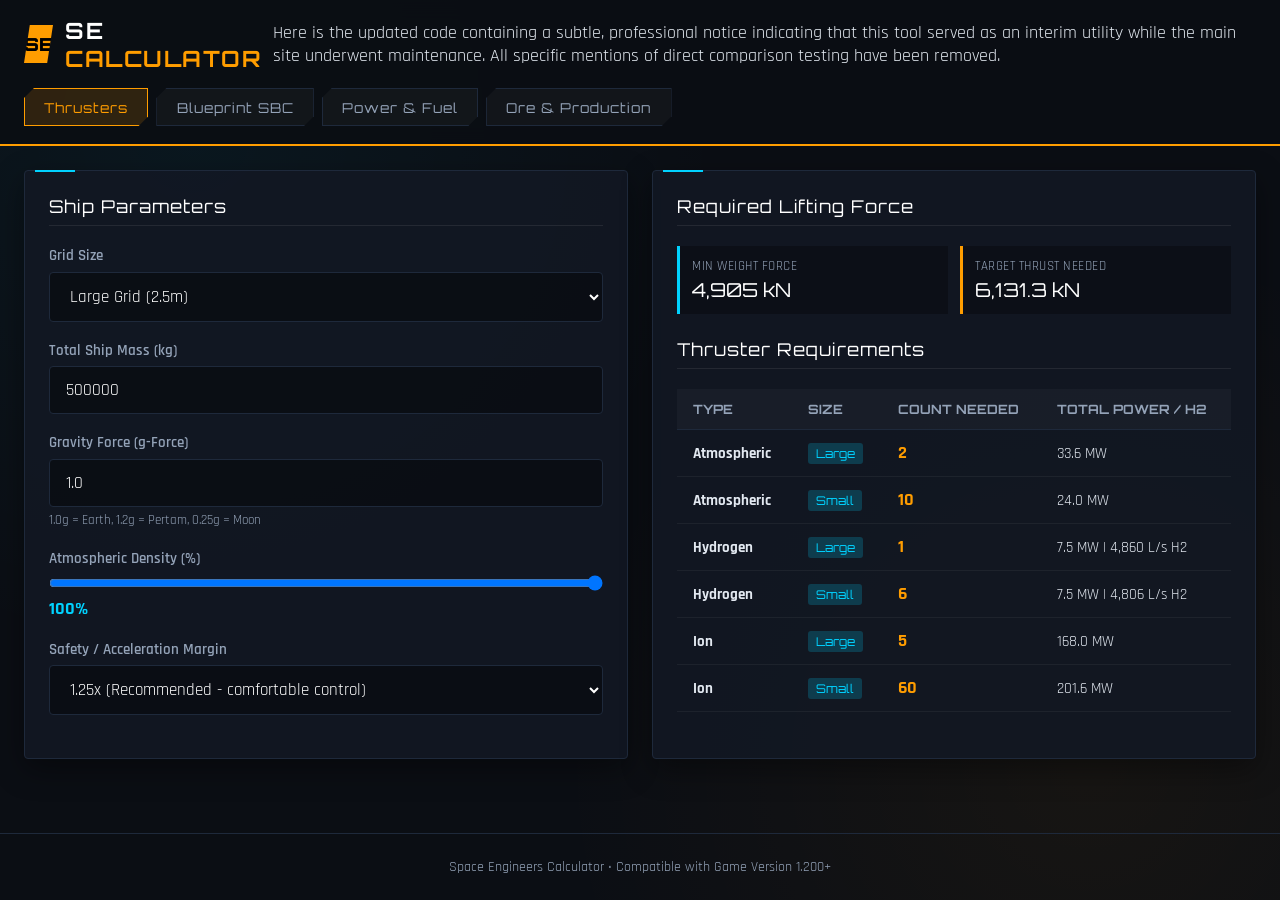
==== commit ad16ebc6: "Update print statement from 'Hello' to 'Goodbye'" ====
--- a/index.htm
+++ b/index.htm
@@ -372,6 +372,7 @@
         <div class="brand">
             <div class="brand-logo">SE</div>
             <h1>SE <span>Calculator</span></h1>
+            <label>Here is the updated code containing a subtle, professional notice indicating that this tool served as an interim utility while the main site underwent maintenance. All specific mentions of direct comparison testing have been removed.</label>
         </div>
         <nav class="nav-tabs">
             <button class="tab-btn active" onclick="switchTab('thrusters')">Thrusters</button>
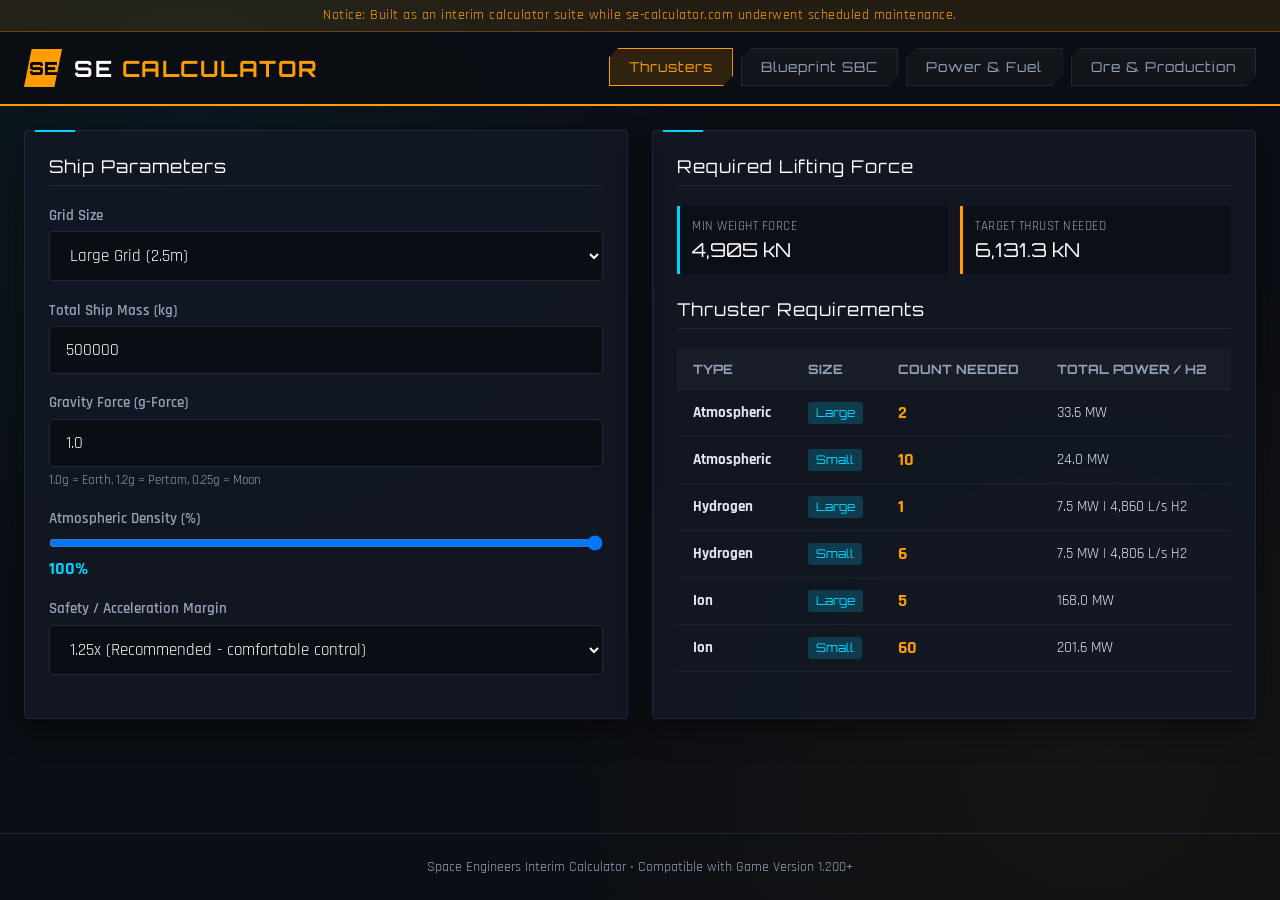
==== commit 952a554f: "Update print statement from 'Hello' to 'Goodbye'" ====
--- a/index.htm
+++ b/index.htm
@@ -41,6 +41,17 @@
             flex-direction: column;
         }
 
+        /* Notice Banner */
+        .interim-banner {
+            background: rgba(255, 157, 0, 0.1);
+            border-bottom: 1px solid rgba(255, 157, 0, 0.3);
+            color: var(--accent-orange);
+            text-align: center;
+            padding: 0.4rem 1rem;
+            font-size: 0.85rem;
+            letter-spacing: 0.5px;
+        }
+
         /* Header & Nav */
         header {
             background: rgba(11, 14, 20, 0.95);
@@ -368,11 +379,14 @@
 </head>
 <body>
 
+    <div class="interim-banner">
+        Notice: Built as an interim calculator suite while se-calculator.com underwent scheduled maintenance.
+    </div>
+
     <header>
         <div class="brand">
             <div class="brand-logo">SE</div>
             <h1>SE <span>Calculator</span></h1>
-            <label>Here is the updated code containing a subtle, professional notice indicating that this tool served as an interim utility while the main site underwent maintenance. All specific mentions of direct comparison testing have been removed.</label>
         </div>
         <nav class="nav-tabs">
             <button class="tab-btn active" onclick="switchTab('thrusters')">Thrusters</button>
@@ -450,7 +464,6 @@
                                 </tr>
                             </thead>
                             <tbody id="thruster-results-body">
-                                <!-- Populated dynamically by JS -->
                             </tbody>
                         </table>
                     </div>
@@ -601,7 +614,7 @@
     </main>
 
     <footer>
-        Space Engineers Calculator &bull; Compatible with Game Version 1.200+
+        Space Engineers Interim Calculator &bull; Compatible with Game Version 1.200+
     </footer>
 
     <script>
@@ -649,7 +662,7 @@
             const atmoDensity = (parseFloat(document.getElementById('th-atmo').value) || 0) / 100;
             const margin = parseFloat(document.getElementById('th-margin').value) || 1.0;
 
-            const weightForce = mass * gravity * 9.81 / 1000; // in kN
+            const weightForce = mass * gravity * 9.81 / 1000;
             const targetForce = weightForce * margin;
 
             document.getElementById('res-min-force').innerText = weightForce.toLocaleString(undefined, {maximumFractionDigits:1}) + ' kN';
@@ -698,9 +711,6 @@
                 const gridClass = xmlDoc.querySelector('GridSizeEnum')?.textContent || 'Large';
                 const blocks = xmlDoc.querySelectorAll('MyObjectBuilder_CubeBlock');
 
-                let pcu = 0;
-                blocks.forEach(b => { pcu += 10; });
-
                 document.getElementById('bp-name').innerText = gridName;
                 document.getElementById('bp-grid-type').innerText = gridClass + ' Grid';
                 document.getElementById('bp-blocks').innerText = blocks.length.toLocaleString();
@@ -709,7 +719,6 @@
                 document.getElementById('bp-summary-card').style.display = 'block';
                 document.getElementById('bp-details-card').style.display = 'block';
 
-                // Display material estimates
                 const matBody = document.getElementById('bp-materials-body');
                 matBody.innerHTML = `
                     <tr><td>Iron Ingot</td><td>${(blocks.length * 1250).toLocaleString()} kg</td></tr>
@@ -745,8 +754,8 @@
             const h2Eng = parseInt(document.getElementById('pwr-h2-eng').value) || 0;
             const draw = parseFloat(document.getElementById('pwr-draw').value) || 0;
 
-            const maxOut = (smReact * 15) + (lgReact * 300) + (batts * 12) + (h2Eng * 5); // MW
-            const storedEnergy = batts * 3; // MWh
+            const maxOut = (smReact * 15) + (lgReact * 300) + (batts * 12) + (h2Eng * 5);
+            const storedEnergy = batts * 3;
 
             document.getElementById('pwr-max-out').innerText = maxOut + ' MW';
             document.getElementById('pwr-stored').innerText = storedEnergy + ' MWh';
@@ -806,7 +815,6 @@
             `;
         }
 
-        // Initialize default calculations on load
         window.onload = function() {
             calculateThrusters();
             calcPower();
